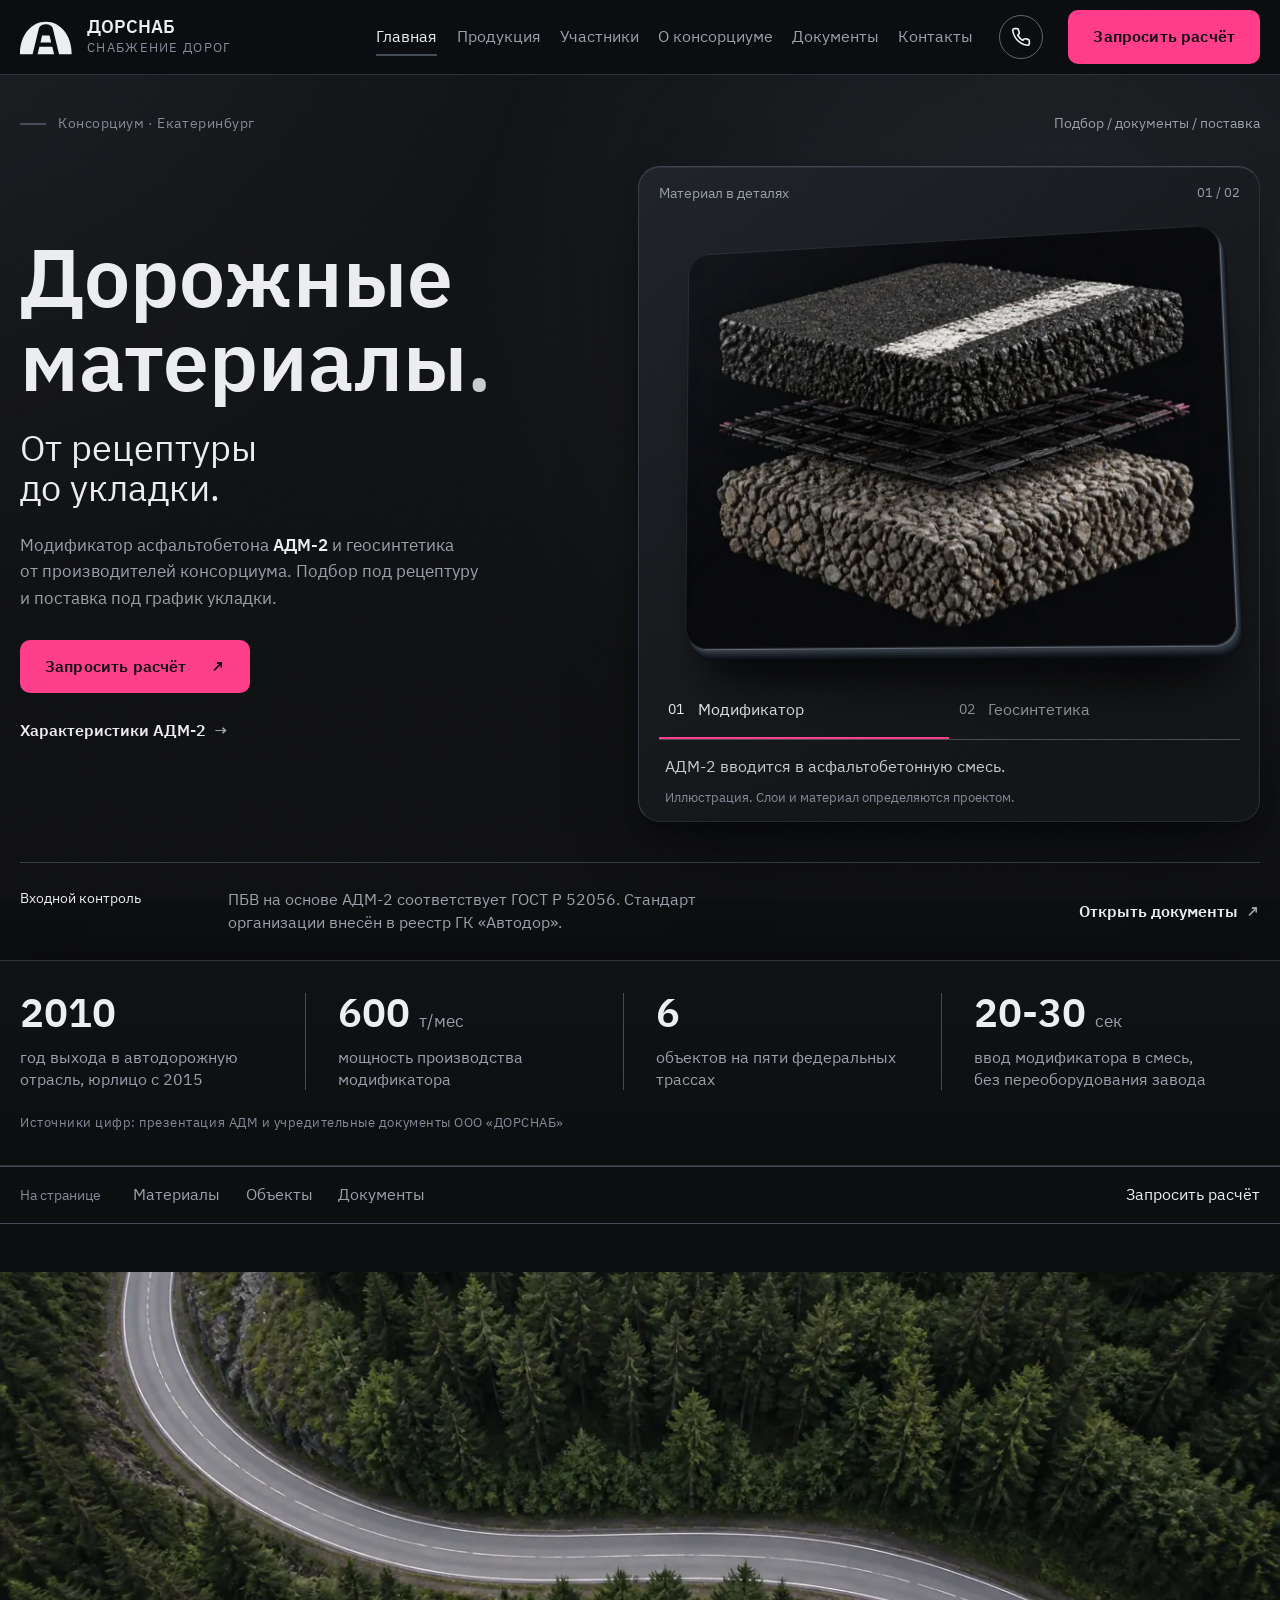
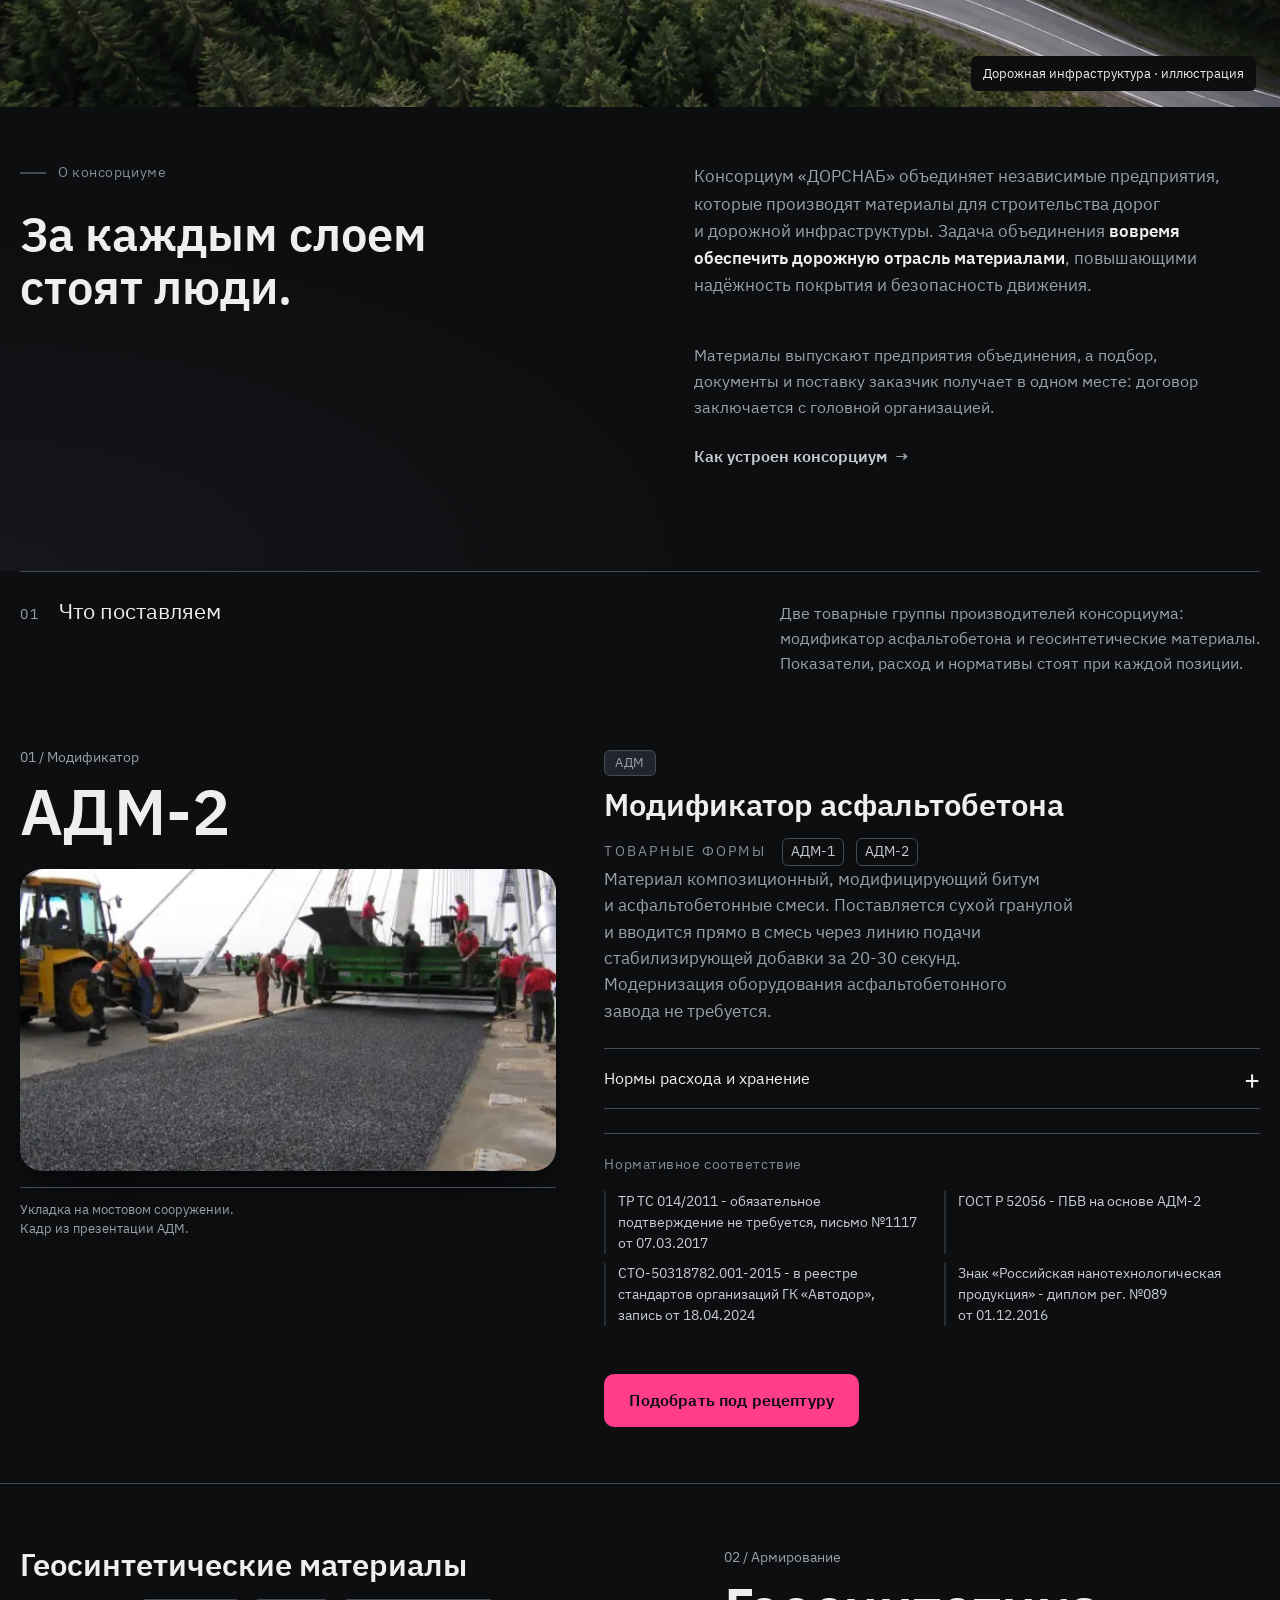
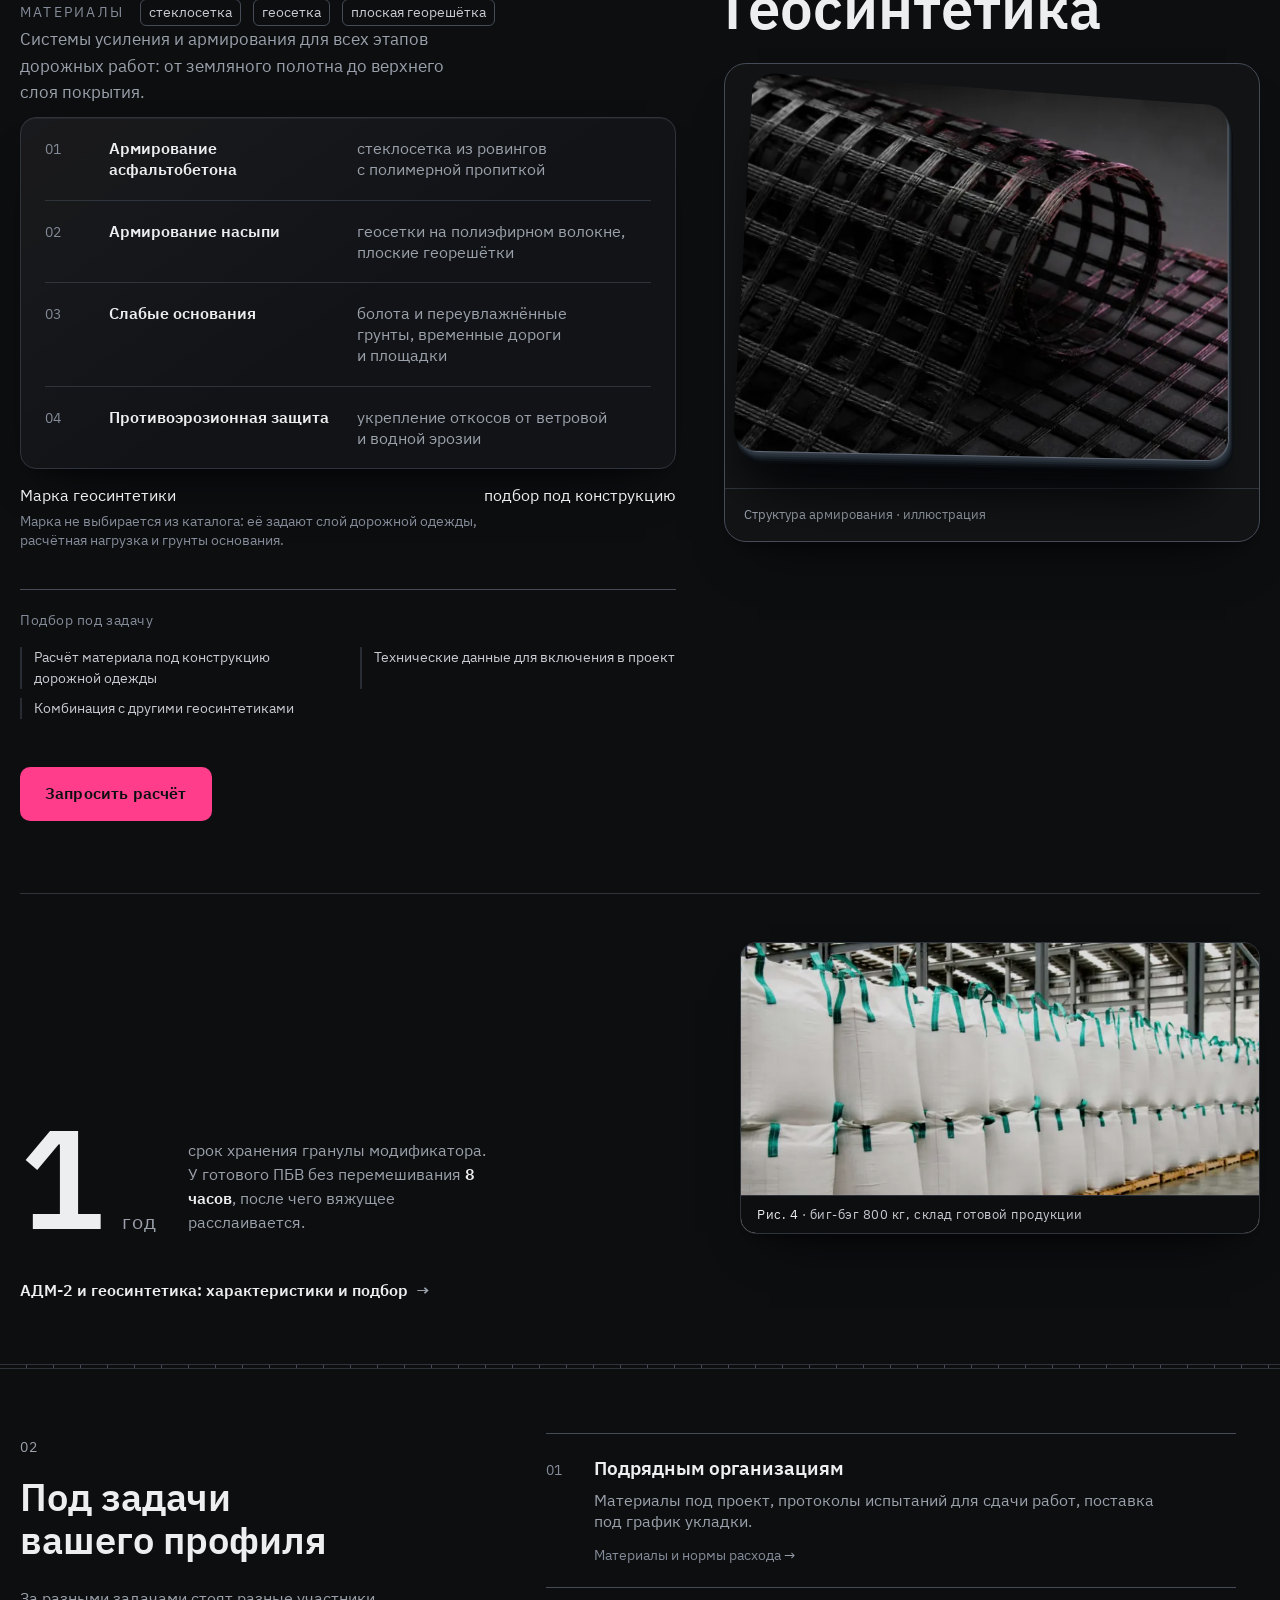
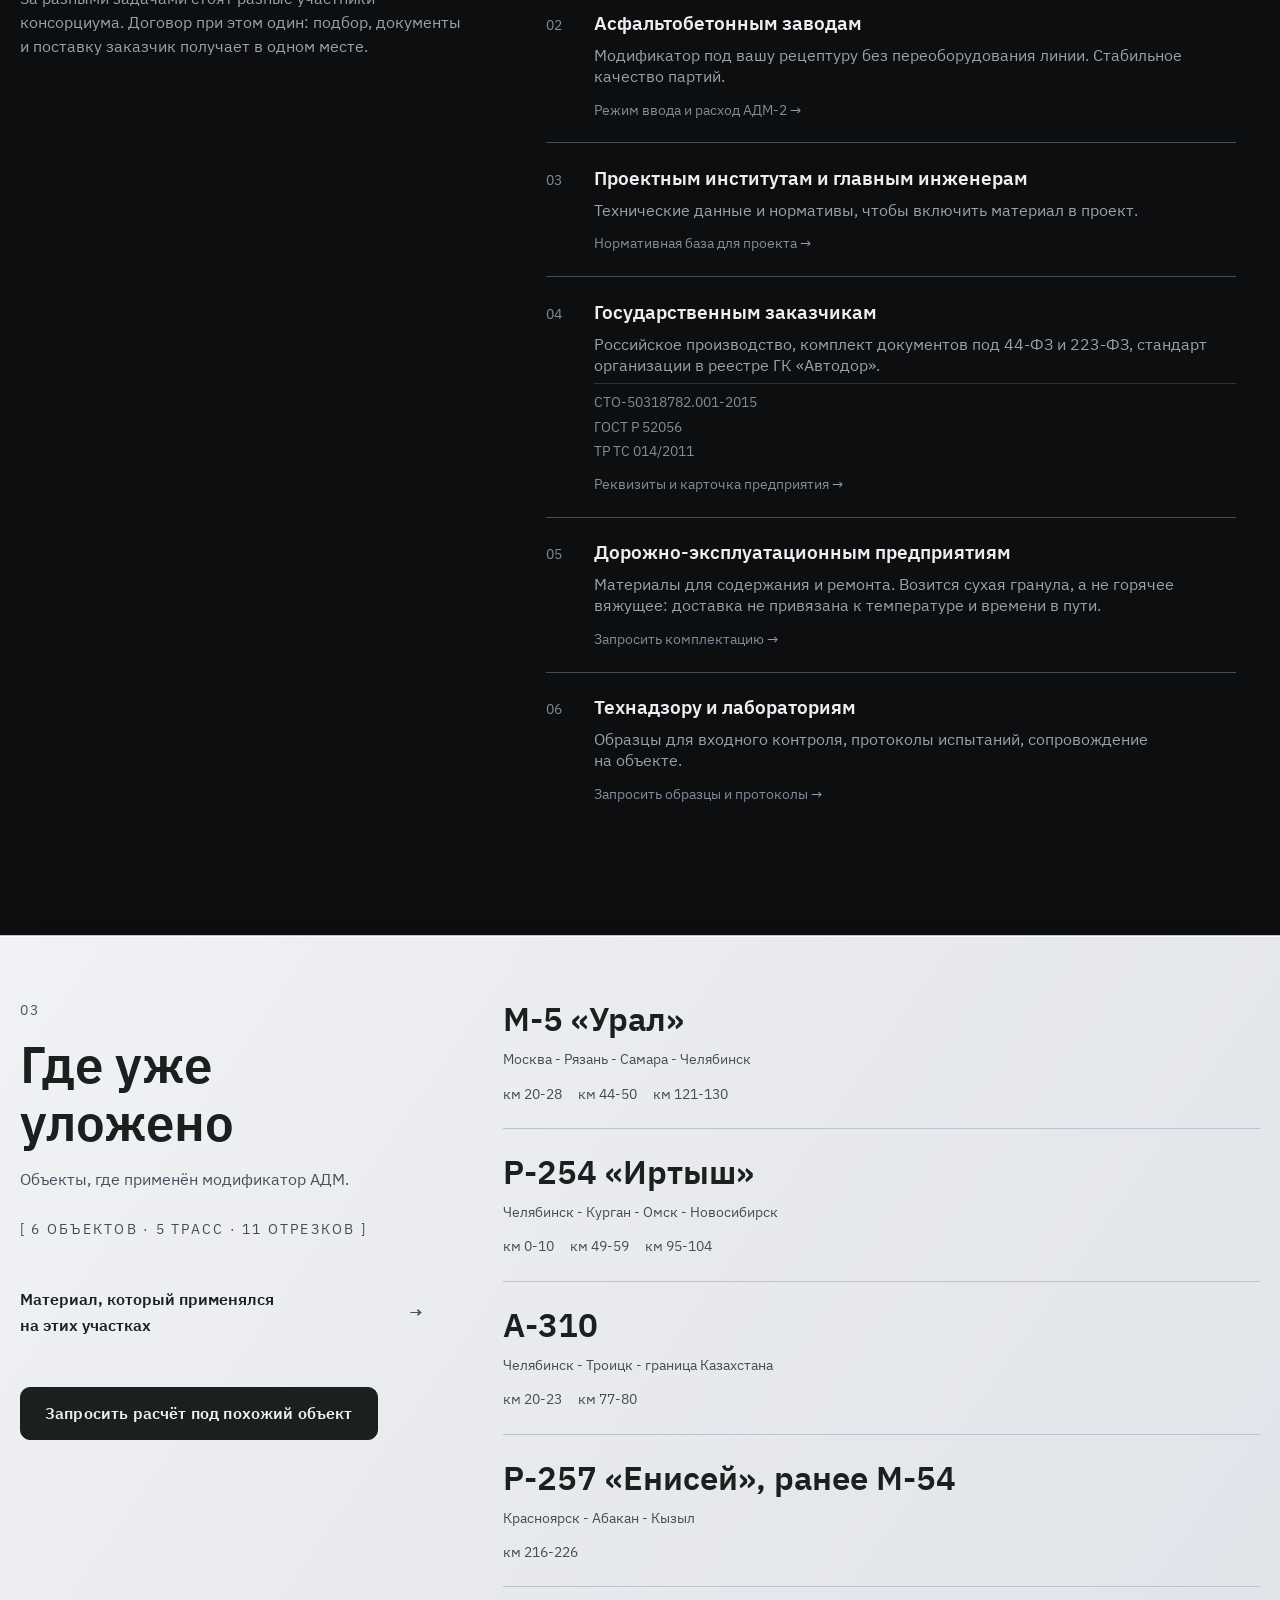
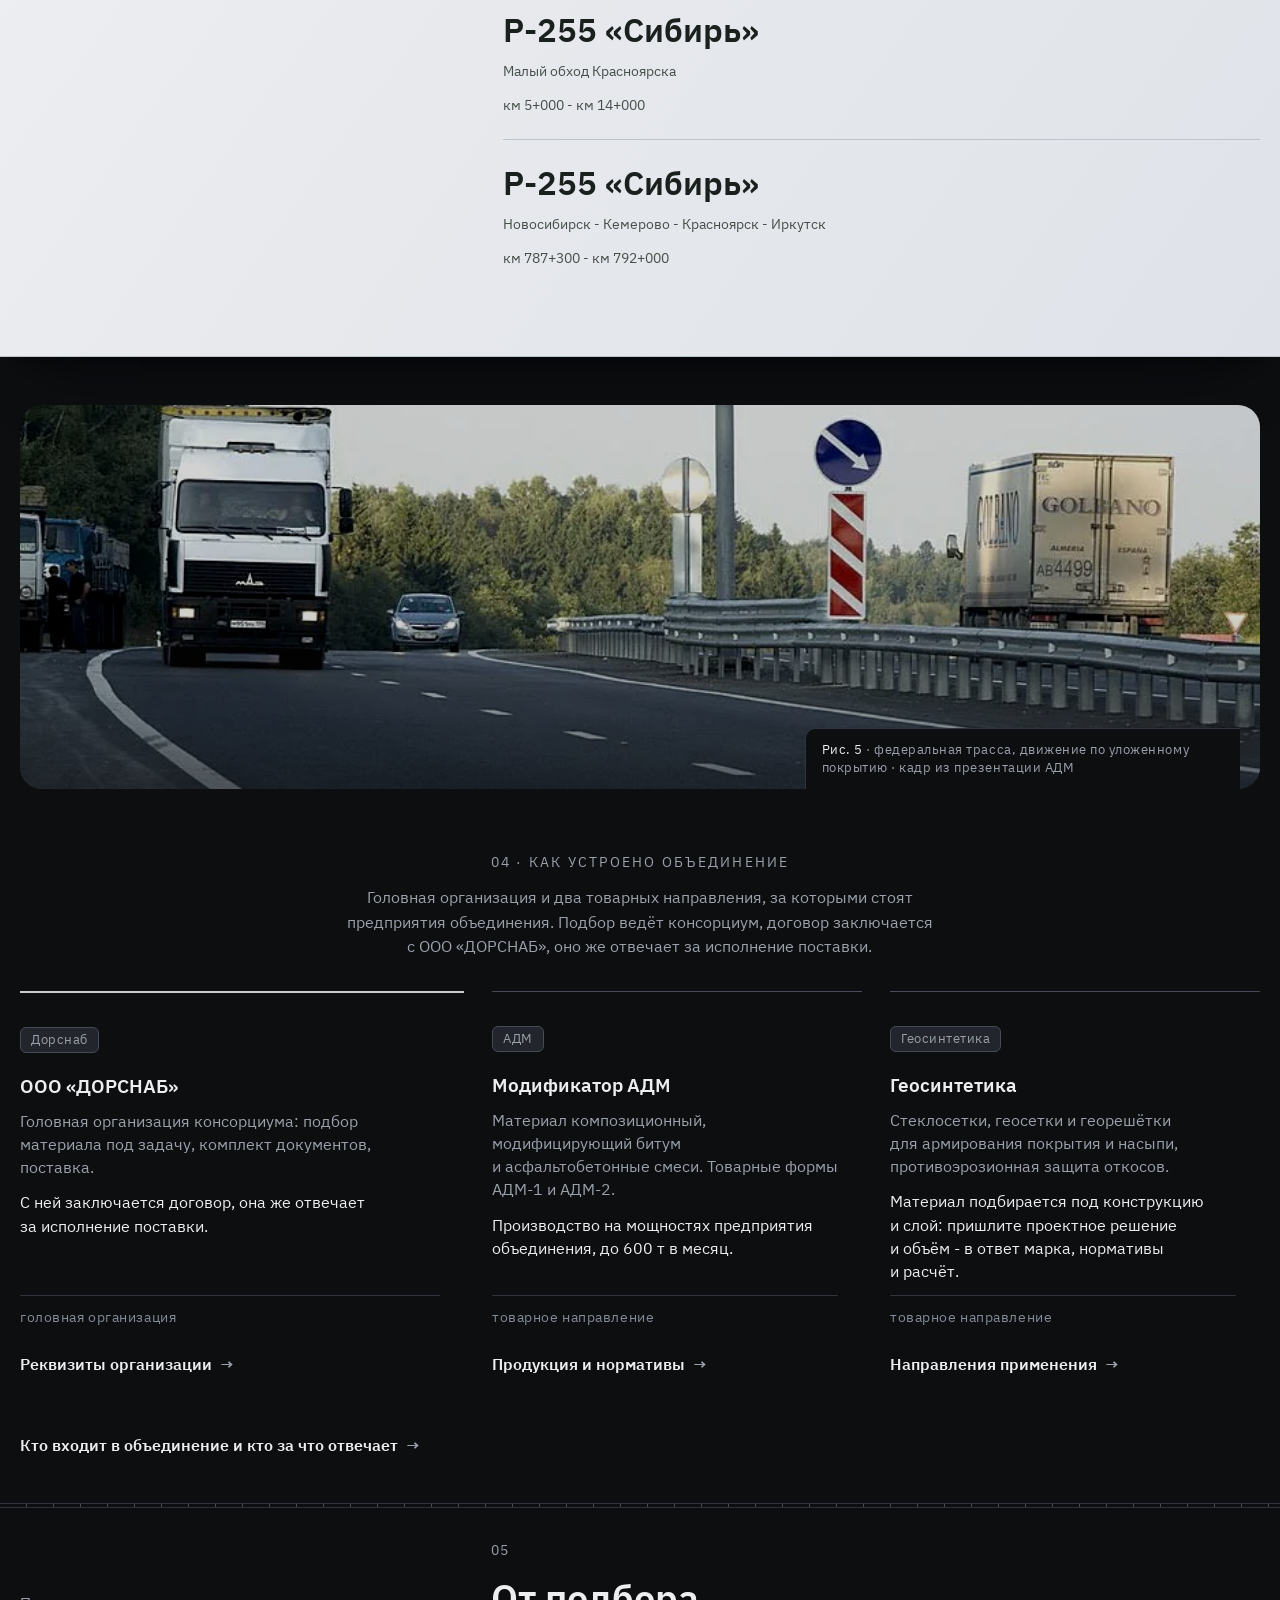
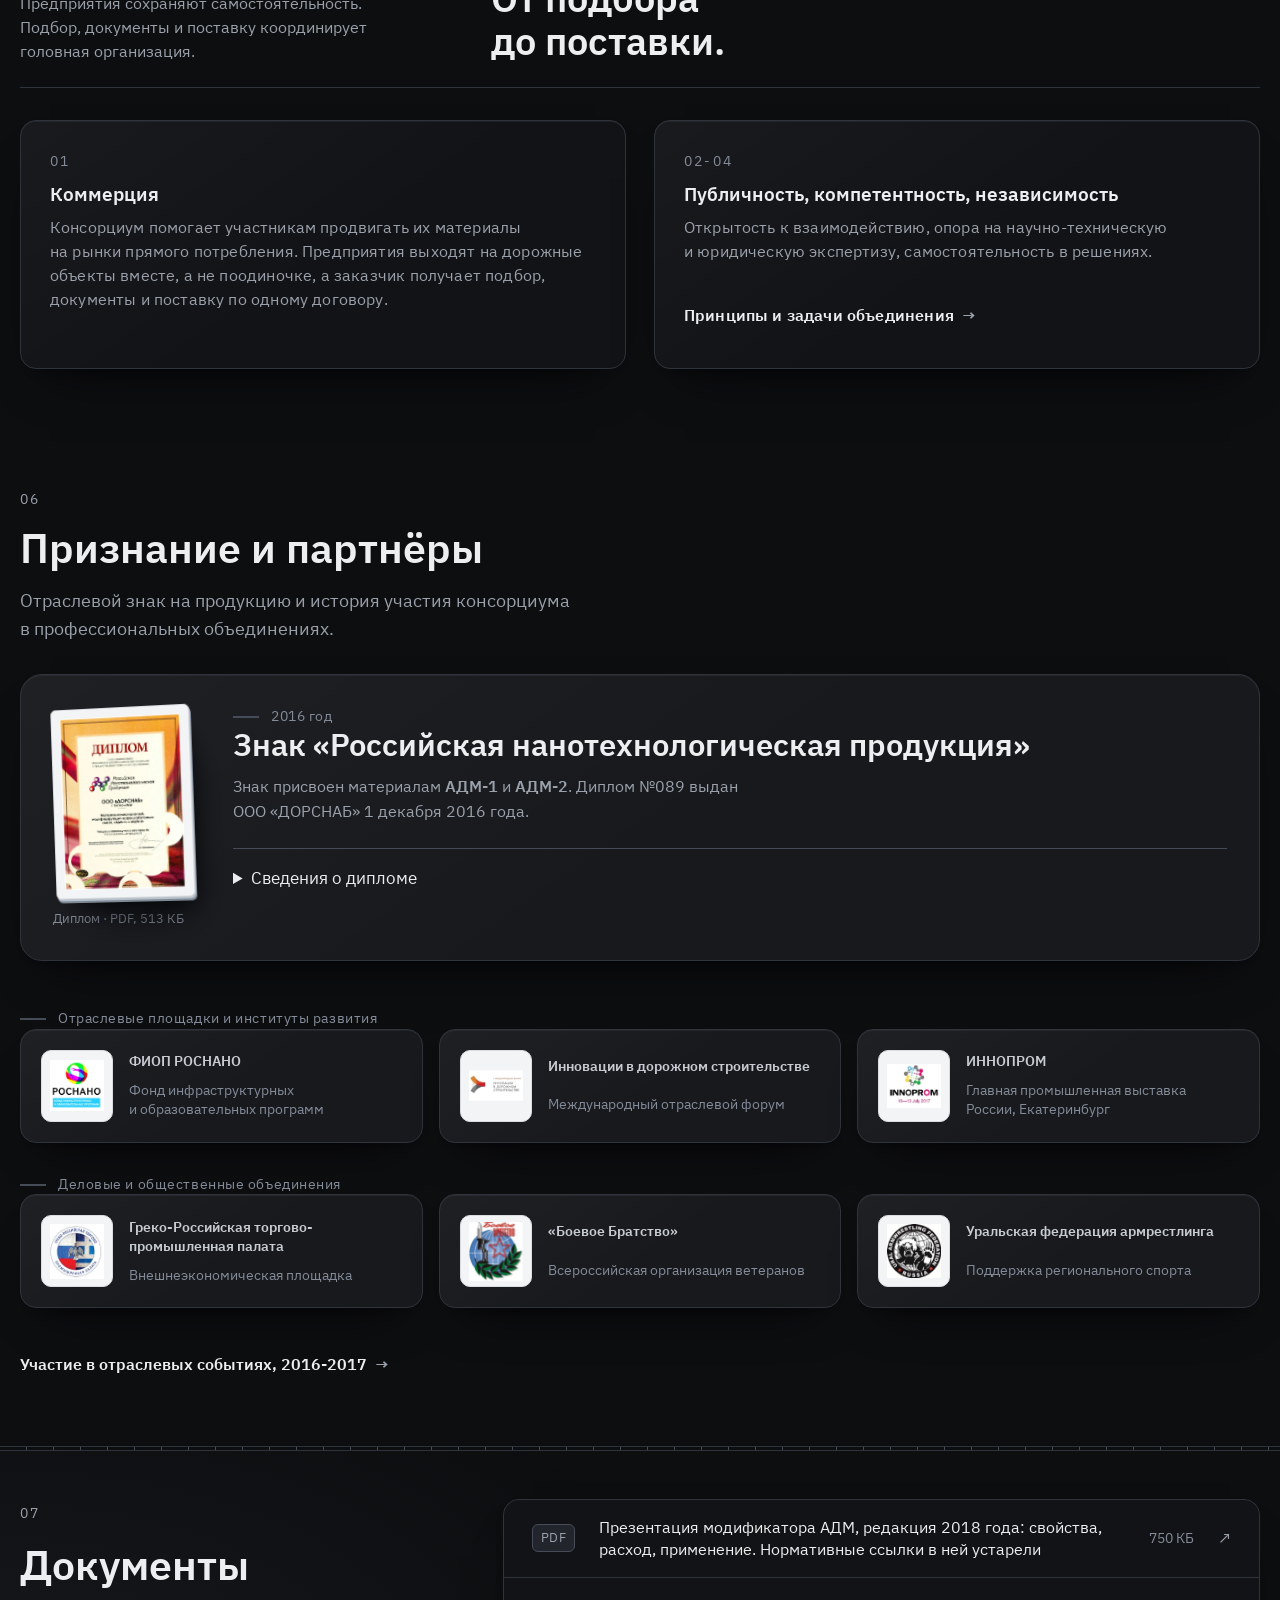
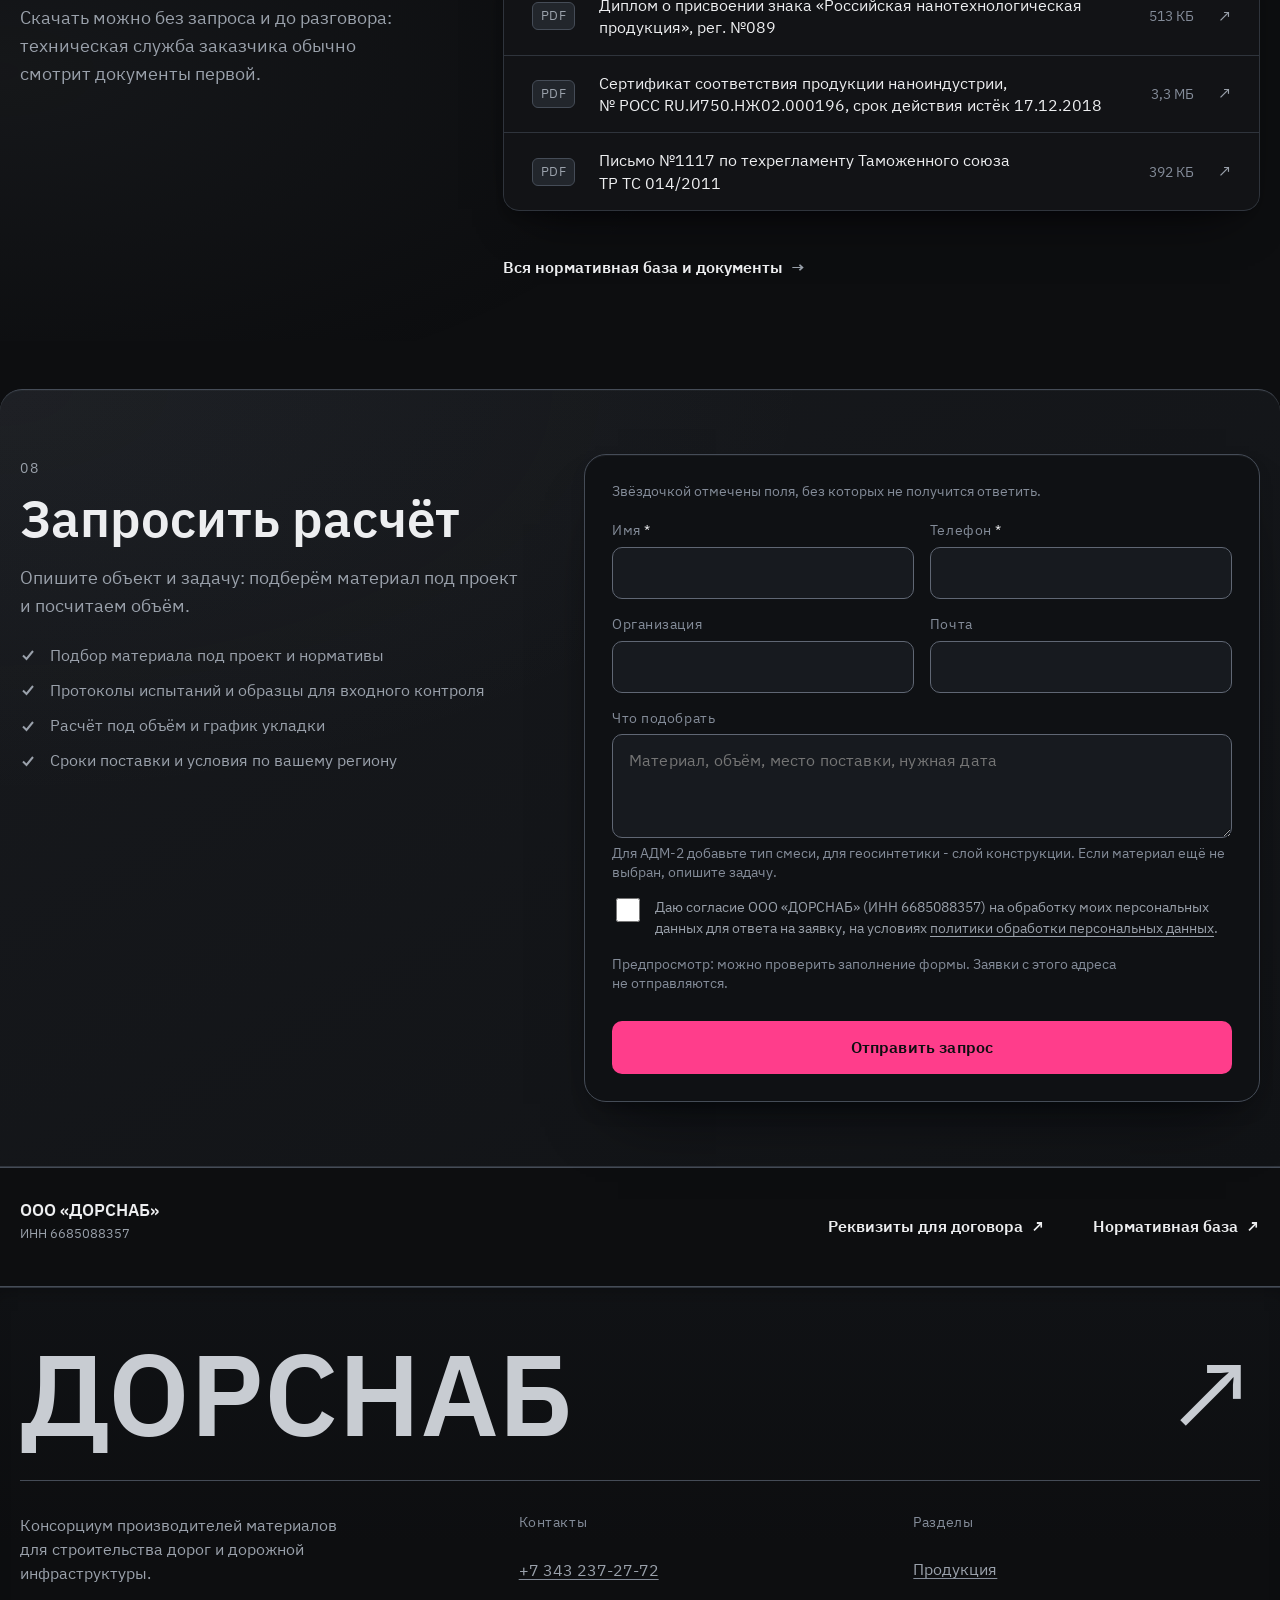
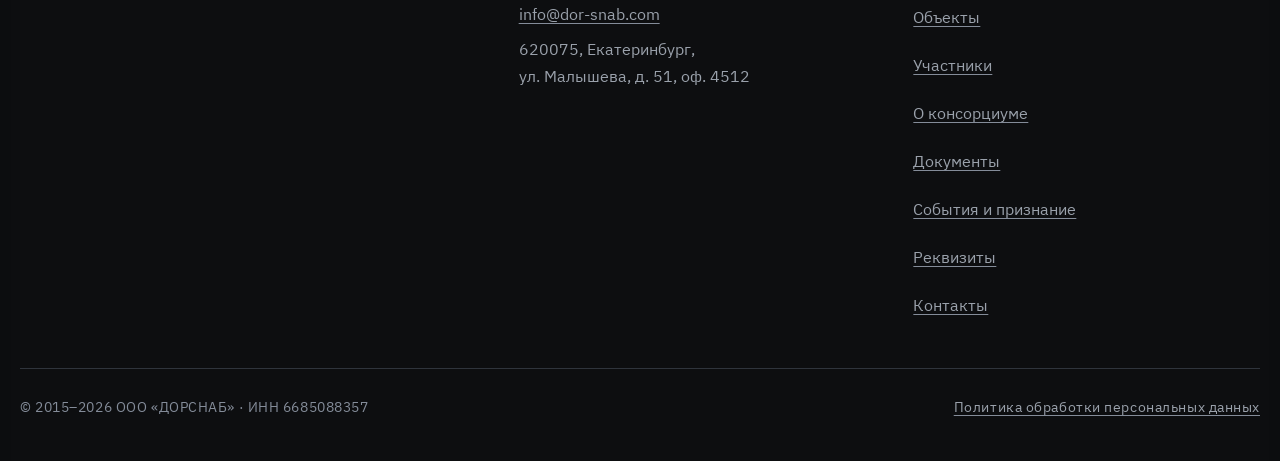
==== index.html @ 7515815d "Обновить типографику всех страниц: IBM Plex Sans" ====
<!DOCTYPE html>
<html lang="ru">
<head>
<meta charset="utf-8">
<meta name="viewport" content="width=device-width, initial-scale=1">
<title>Дорожные материалы: АДМ-2 и геосинтетика | ДОРСНАБ</title>
<meta name="description" content="Дорожные материалы от консорциума ДОРСНАБ, Екатеринбург: модификатор асфальтобетона АДМ-2 и геосинтетика. Изучите материалы и запросите расчёт поставки.">
<link rel="canonical" href="https://dor-snab.com/">
<!-- ВРЕМЕННО: снять noindex при переезде на боевой домен dor-snab.com -->
<meta name="robots" content="noindex, nofollow">
<meta property="og:title" content="Дорожные материалы: АДМ-2 и геосинтетика | ДОРСНАБ">
<meta property="og:description" content="Дорожные материалы от консорциума ДОРСНАБ, Екатеринбург: модификатор асфальтобетона АДМ-2 и геосинтетика. Изучите материалы и запросите расчёт поставки.">
<meta property="og:type" content="website">
<meta property="og:url" content="https://dor-snab.com/">
<meta property="og:locale" content="ru_RU">
<meta property="og:image" content="https://dor-snab.com/assets/img/ukladka-na-mostu.jpg">
<meta property="og:image:alt" content="Укладка асфальтобетонной смеси с модификатором АДМ на мостовом сооружении">
<link rel="icon" href="data:image/svg+xml,%3Csvg xmlns='http://www.w3.org/2000/svg' viewBox='-2.1 -8.6 53 53'%3E%3Crect x='-2.1' y='-8.6' width='53' height='53' fill='%230d0e10'/%3E%3Cpath fill='%23edeef0' fill-rule='evenodd' d='M0 33.2C0 15 10.8 2.6 24.4 2.6S48.8 15 48.8 33.2H36.9L31 8.9c-.5-2.2-2.9-3.9-6.6-3.9s-6 1.7-6.6 3.9L11.9 33.2H0Zm16.6 0 1.7-7h12.2l1.7 7H16.6Zm2.7-11.1 1.6-6.5h7l1.6 6.5h-10.2Z'/%3E%3C/svg%3E">
<link rel="preload" href="assets/fonts/ibm-plex-sans-400-cyrillic.woff2" as="font" type="font/woff2" crossorigin>
<link rel="preload" href="assets/fonts/ibm-plex-sans-400-latin1.woff2" as="font" type="font/woff2" crossorigin>
<link rel="preload" href="assets/fonts/ibm-plex-sans-600-cyrillic.woff2" as="font" type="font/woff2" crossorigin>
<link rel="preload" href="assets/fonts/ibm-plex-sans-600-latin1.woff2" as="font" type="font/woff2" crossorigin>
<link rel="stylesheet" href="assets/css/style.css?v=20260917-type">
<link rel="stylesheet" href="assets/css/character.css?v=20260917-type">
<link rel="stylesheet" href="assets/css/usability.css?v=20260917-type">
<link rel="stylesheet" href="assets/css/depth.css?v=20260917-type">
<link rel="stylesheet" href="assets/css/relief.css?v=20260917-type">
<script>document.documentElement.className+=' js';setTimeout(function(){if(!window.__dorsnabZhiv){var e=document.documentElement;e.className=e.className.replace(' js','')}},1800)</script>
<script type="application/ld+json">{"@context":"https://schema.org","@type":"Organization","name":"ООО «ДОРСНАБ»","legalName":"Общество с ограниченной ответственностью «ДОРСНАБ»","url":"https://dor-snab.com/","logo":"https://dor-snab.com/assets/img/logo-dorsnab.png","email":"info@dor-snab.com","telephone":"+7-343-237-27-72","taxID":"6685088357","identifier":[{"@type":"PropertyValue","name":"ИНН","value":"6685088357"},{"@type":"PropertyValue","name":"КПП","value":"668501001"},{"@type":"PropertyValue","name":"ОГРН","value":"1156658006075"}],"address":{"@type":"PostalAddress","streetAddress":"ул. Малышева, д. 51, оф. 4512","addressLocality":"Екатеринбург","addressRegion":"Свердловская область","postalCode":"620075","addressCountry":"RU"},"contactPoint":[{"@type":"ContactPoint","contactType":"sales","telephone":"+7-343-361-42-61","email":"info@dor-snab.com"}],"@id":"https://dor-snab.com/#organization","foundingDate":"2015","description":"Консорциум производителей материалов для строительства дорог и дорожной инфраструктуры. Модификатор асфальтобетона АДМ-1 и АДМ-2, геосинтетика для армирования и противоэрозионной защиты.","areaServed":{"@type":"Country","name":"Россия"},"knowsAbout":["Модификатор асфальтобетона","Полимерно-битумное вяжущее","ГОСТ Р 52056","Геосинтетические материалы","Армирование асфальтобетона","Дорожное строительство"]}</script>
<script type="application/ld+json">{"@context":"https://schema.org","@type":"ItemList","name":"Объекты применения модификатора асфальтобетона АДМ","description":"Участки федеральных трасс, где применён модификатор АДМ: шесть объектов, пять трасс, одиннадцать отрезков.","numberOfItems":6,"itemListOrder":"https://schema.org/ItemListUnordered","itemListElement":[{"@type":"ListItem","position":1,"name":"М-5 «Урал», Москва - Рязань - Самара - Челябинск: км 20-28, км 44-50, км 121-130"},{"@type":"ListItem","position":2,"name":"Р-254 «Иртыш», Челябинск - Курган - Омск - Новосибирск: км 0-10, км 49-59, км 95-104"},{"@type":"ListItem","position":3,"name":"А-310, Челябинск - Троицк - граница Казахстана: км 20-23, км 77-80"},{"@type":"ListItem","position":4,"name":"Р-257 «Енисей», ранее М-54, Красноярск - Абакан - Кызыл: км 216-226"},{"@type":"ListItem","position":5,"name":"Р-255 «Сибирь», малый обход Красноярска: км 5+000 - км 14+000"},{"@type":"ListItem","position":6,"name":"Р-255 «Сибирь», Новосибирск - Кемерово - Красноярск - Иркутск: км 787+300 - км 792+000"}]}</script>
</head>
<body class="page-home">

<a class="skip" href="#main">К содержимому</a>

<!-- ============ ШАПКА ============ -->
<header class="top">
  <div class="wrap top-in">
    <a class="brand" href="index.html">
      <svg viewBox="0 0 52 34" width="52" height="34" aria-hidden="true" fill="currentColor" fill-rule="evenodd">
        <path d="M0 33.2C0 15 10.8 2.6 24.4 2.6S48.8 15 48.8 33.2H36.9L31 8.9c-.5-2.2-2.9-3.9-6.6-3.9s-6 1.7-6.6 3.9L11.9 33.2H0Zm16.6 0 1.7-7h12.2l1.7 7H16.6Zm2.7-11.1 1.6-6.5h7l1.6 6.5h-10.2Z"/>
      </svg>
      <span class="brand-text">
        <span class="brand-name">ДОРСНАБ</span>
        <span class="brand-sub">снабжение дорог</span>
      </span>
    </a>

    <nav class="nav" id="nav" aria-label="Основная навигация">
      <a href="index.html">Главная</a>
      <a href="produkciya.html">Продукция</a>
      <a href="uchastniki.html">Участники</a>
      <a href="o-konsorciume.html">О консорциуме</a>
      <a href="dokumenty.html">Документы</a>
      <a href="kontakty.html">Контакты</a>
    </nav>

    <a class="top-phone" href="tel:+73432372772" aria-label="Позвонить: +7 343 237-27-72"><svg class="top-phone-i" width="18" height="18" viewBox="0 0 24 24" fill="none" stroke="currentColor" stroke-width="2" stroke-linecap="round" stroke-linejoin="round" aria-hidden="true"><path d="M22 16.9v3a2 2 0 0 1-2.2 2 19.8 19.8 0 0 1-8.6-3.1 19.5 19.5 0 0 1-6-6A19.8 19.8 0 0 1 2.1 4.2 2 2 0 0 1 4.1 2h3a2 2 0 0 1 2 1.7c.1.9.4 1.8.7 2.7a2 2 0 0 1-.5 2.1L8.1 9.9a16 16 0 0 0 6 6l1.4-1.2a2 2 0 0 1 2.1-.5c.9.3 1.8.6 2.7.7a2 2 0 0 1 1.7 2Z"/></svg><span class="top-phone-t">+7 343 237-27-72</span></a>

    <button class="burger" type="button" id="burger" aria-label="Меню" aria-expanded="false" aria-controls="nav"><span></span></button>

    <a class="btn btn-pink top-cta" href="#zapros" data-istochnik="шапка">Запросить расчёт</a>
  </div>
</header>

<main id="main" tabindex="-1">

<!-- ============ ПЕРВЫЙ ЭКРАН ============ -->
<section class="hero hero-material">
  <div class="wrap">
    <div class="material-masthead">
      <p class="eyebrow">Консорциум · Екатеринбург</p>
      <p class="material-index">Подбор / документы / поставка</p>
    </div>
    <div class="material-hero-grid">
      <div class="material-copy">
        <h1>Дорожные<br>материалы<span class="material-period">.</span></h1>
        <p class="material-tagline">От рецептуры <br>до укладки.</p>
        <p class="hero-lead">Модификатор асфальтобетона <b>АДМ-2</b> и геосинтетика от производителей консорциума. Подбор под рецептуру и поставка под график укладки.</p>
        <div class="hero-cta">
          <a class="btn btn-pink" href="#zapros" data-istochnik="первый экран">Запросить расчёт <span aria-hidden="true">↗</span></a>
          <a class="btn-line" href="produkciya.html#harakteristiki">Характеристики АДМ-2 <span class="arw" aria-hidden="true">→</span></a>
        </div>
      </div>
      <figure class="material-model" data-layer="adm">
        <div class="material-model-head"><span>Материал в деталях</span><span class="material-model-index" aria-hidden="true">01 / 02</span></div>
        <div class="relief-stage" data-relief><div class="relief-object"><div class="material-visual">
          <picture class="road-surface" data-material-image="adm">
            <source srcset="assets/img/material-road-640.webp 640w, assets/img/material-road-1280.webp 1280w" sizes="(max-width:760px) 92vw, 48vw" type="image/webp">
            <img src="assets/img/material-road-1280.jpg" width="1280" height="960" fetchpriority="high" alt="Иллюстрация разреза дороги: асфальтобетон, армирующая сетка и минеральное основание">
          </picture>
          <picture data-material-image="geo" hidden>
            <source srcset="assets/img/material-grid-640.webp 640w, assets/img/material-grid-1280.webp 1280w" sizes="(max-width:760px) 92vw, 48vw" type="image/webp">
            <img src="assets/img/material-grid-1280.jpg" width="1280" height="960" loading="lazy" decoding="async" alt="Иллюстрация структуры геосинтетики: переплетённые волокна образуют армирующую сетку">
          </picture>
        </div>
        </div></div>
        <div class="material-switch" role="group" aria-label="Показать материал в конструкции" hidden>
          <button type="button" data-material-choice="adm" aria-pressed="true">01 <span>Модификатор</span></button>
          <button type="button" data-material-choice="geo" aria-pressed="false">02 <span>Геосинтетика</span></button>
        </div>
        <figcaption class="material-model-note"><span class="material-explanation">АДМ-2 вводится в асфальтобетонную смесь.</span><span>Иллюстрация. Слои и материал определяются проектом.</span></figcaption>
      </figure>
    </div>
    <div class="hero-verification">
      <p><span class="verification-label">Входной контроль</span>ПБВ на основе АДМ-2 соответствует ГОСТ Р 52056. Стандарт организации внесён в реестр ГК «Автодор».</p>
      <a href="dokumenty.html" class="btn-line">Открыть документы <span class="arw" aria-hidden="true">↗</span></a>
    </div>
  </div>

  <!-- ============ ЛЕНТА ЦИФР ============ -->
  <div class="facts">
    <div class="wrap">
      <div class="facts-grid">
        <div class="fact">
          <div class="fact-n">2010</div>
          <div class="fact-l">год выхода в автодорожную отрасль, юрлицо с 2015</div>
        </div>
        <div class="fact">
          <div class="fact-n">600<i>т/мес</i></div>
          <div class="fact-l">мощность производства модификатора</div>
        </div>
        <div class="fact">
          <div class="fact-n">6</div>
          <div class="fact-l">объектов на пяти федеральных трассах</div>
        </div>
        <div class="fact">
          <div class="fact-n">20-30<i>сек</i></div>
          <div class="fact-l">ввод модификатора в смесь, без переоборудования завода</div>
        </div>
      </div>
      <p class="facts-src">Источники цифр: презентация АДМ и учредительные документы ООО «ДОРСНАБ»</p>
    </div>
  </div>
</section>

<nav class="page-index" aria-label="Разделы страницы">
  <div class="wrap page-index-in">
    <span class="page-index-label">На странице</span>
    <button class="page-index-toggle" type="button" aria-expanded="false" aria-controls="home-sections" hidden>
      <span>Раздел</span><span class="page-index-current">Выбрать раздел</span>
      <svg viewBox="0 0 16 16" fill="none" aria-hidden="true"><path d="m4 6 4 4 4-4" stroke="currentColor" stroke-width="1.5"/></svg>
    </button>
    <div class="page-index-links" id="home-sections">
      <a href="#produkciya">Материалы</a>
      <a href="#obyekty">Объекты</a>
      <a href="#home-documents">Документы</a>
      <a href="#zapros">Запросить расчёт</a>
    </div>
  </div>
</nav>

<!-- ============ МИССИЯ ============ -->
<section class="mission" aria-labelledby="mission-title">
  <figure class="mission-landscape">
    <picture><source srcset="assets/img/road-landscape-800.webp 800w, assets/img/road-landscape-1600.webp 1600w" sizes="100vw" type="image/webp"><img src="assets/img/road-landscape-1600.jpg" width="1600" height="900" loading="lazy" decoding="async" alt="Иллюстрация дороги, проходящей через лесной ландшафт"></picture>
    <figcaption>Дорожная инфраструктура · иллюстрация</figcaption>
  </figure>
  <div class="wrap mission-in">
    <div class="mission-heading"><span class="eyebrow">О консорциуме</span><h2 id="mission-title">За каждым слоем<br>стоят люди.</h2></div>
    <p class="mission-t" id="missiya-t">Консорциум «ДОРСНАБ» объединяет независимые предприятия, которые производят
      материалы для строительства дорог и дорожной инфраструктуры. Задача объединения <b>вовремя обеспечить
      дорожную отрасль материалами</b>, повышающими надёжность покрытия и безопасность движения.</p>
    <div class="mission-s">
      <p>Материалы выпускают предприятия объединения, а подбор, документы и поставку
        заказчик получает в одном месте: договор заключается с головной организацией.</p>
      <p style="margin-top:12px"><a class="btn-line" href="o-konsorciume.html">Как устроен консорциум <span class="arw" aria-hidden="true">→</span></a></p>
    </div>
  </div>
</section>

<!-- ============ ПРОДУКЦИЯ ============ -->
<section class="section sec-pb-tight" id="produkciya">
  <div class="wrap sec-head rise">
    <span class="sec-num">01</span>
    <h2 class="sec-title sec-title--lined">Что поставляем <span class="brk">ГОСТ Р 52056</span></h2>
    <p class="sec-lead">Две товарные группы производителей консорциума: модификатор асфальтобетона и геосинтетические материалы. Показатели, расход и нормативы стоят при каждой позиции.</p>
  </div>

  <div class="groups">
    <article class="group material-dossier" data-material="adm">
      <div class="wrap group-in rise">
        <div class="group-num">01 / Модификатор<span>АДМ-2</span></div>
        <figure class="material-evidence"><picture><source srcset="assets/img/ukladka-na-mostu-500.webp" type="image/webp"><img src="assets/img/ukladka-na-mostu.jpg" width="599" height="337" loading="lazy" decoding="async" alt="Укладка асфальтобетона с модификатором АДМ на мостовом сооружении"></picture><figcaption>Укладка на мостовом сооружении.<br>Кадр из презентации АДМ.</figcaption></figure>

        <div>
          <p><span class="mark-plant">АДМ</span></p>
          <h3>Модификатор асфальтобетона</h3>
          <p class="nomen"><span class="nomen-k">Товарные формы</span><span class="nomen-v">АДМ-1</span><span class="nomen-v">АДМ-2</span></p>
          <p class="group-use">Материал композиционный, модифицирующий битум и асфальтобетонные смеси. Поставляется сухой гранулой и вводится прямо в смесь через линию подачи стабилизирующей добавки за 20-30 секунд. Модернизация оборудования асфальтобетонного завода не требуется.</p>

          <details class="material-specs"><summary>Нормы расхода и хранение <span aria-hidden="true">+</span></summary><div class="material-specs-body">
          <div class="prop"><span class="prop-name">Расход на приготовление ПБВ, % от массы вяжущего</span><span class="prop-val">10-12</span></div>
          <div class="prop"><span class="prop-name">Расход в смесях типа А и Б, % от массы минеральной части</span><span class="prop-val">0,3-0,6</span></div>
          <div class="prop"><span class="prop-name">Расход в смесях ЩМА со стабилизирующей добавкой, % от массы минеральной части</span><span class="prop-val">0,6-0,9</span></div>
          <div class="prop"><span class="prop-name">Фасовка, биг-бэг</span><span class="prop-val">800 кг</span>
            <p class="prop-note">Обычный грузовой транспорт, разогрев перед вводом не нужен.</p>
          </div>
          <div class="prop"><span class="prop-name">Температура хранения</span><span class="prop-val">от -60 до +45 &deg;C</span></div>
          <div class="prop"><span class="prop-name">Срок хранения гранулы</span><span class="prop-val">1 год</span>
            <p class="prop-note">Против 8 часов у готового ПБВ без перемешивания.</p></div>

          <p class="group-use">Даёт покрытию стойкость к колейности, сопротивление усталостному трещинообразованию и устойчивость к старению битума в жару.</p>
          </div></details>
        </div>

        <aside class="norms" aria-label="Нормативное соответствие">
          <div class="norms-t">Нормативное соответствие</div>
          <ul>
            <li>ТР ТС 014/2011 - обязательное подтверждение не требуется, письмо №1117 от 07.03.2017</li>
            <li>ГОСТ Р 52056 - ПБВ на основе АДМ-2</li>
            <li>СТО-50318782.001-2015 - в реестре стандартов организаций ГК «Автодор», запись от 18.04.2024</li>
            <li>Знак «Российская нанотехнологическая продукция» - диплом рег. №089 от 01.12.2016</li>
          </ul>
          <a class="btn btn-pink" href="#zapros" data-istochnik="модификатор АДМ">Подобрать под рецептуру</a>
        </aside>
      </div>
    </article>

    <article class="group material-dossier" data-material="geo">
      <div class="wrap group-in rise">
        <div class="group-num">02 / Армирование<span>Геосинтетика</span></div>
        <figure class="geo-specimen">
          <div class="relief-stage" data-relief><div class="relief-object">
          <picture><source srcset="assets/img/material-grid-640.webp 640w, assets/img/material-grid-1280.webp 1280w" sizes="(max-width:760px) 92vw, 45vw" type="image/webp"><img src="assets/img/material-grid-1280.jpg" width="1280" height="960" loading="lazy" decoding="async" alt="Переплетение волокон армирующей сетки, иллюстрация"></picture>
          </div></div>
          <figcaption>Структура армирования · иллюстрация</figcaption>
        </figure>

        <div>
          <h3>Геосинтетические материалы</h3>
          <p class="nomen"><span class="nomen-k">Материалы</span><span class="nomen-v">стеклосетка</span><span class="nomen-v">геосетка</span><span class="nomen-v">плоская георешётка</span></p>
          <p class="group-use">Системы усиления и армирования для всех этапов дорожных работ: от земляного полотна до верхнего слоя покрытия.</p>

          <div class="list-rows">
            <div class="list-row"><span class="list-num">01</span><span class="list-key">Армирование асфальтобетона</span><span class="list-val">стеклосетка из ровингов с полимерной пропиткой</span></div>
            <div class="list-row"><span class="list-num">02</span><span class="list-key">Армирование насыпи</span><span class="list-val">геосетки на полиэфирном волокне, плоские георешётки</span></div>
            <div class="list-row"><span class="list-num">03</span><span class="list-key">Слабые основания</span><span class="list-val">болота и переувлажнённые грунты, временные дороги и площадки</span></div>
            <div class="list-row"><span class="list-num">04</span><span class="list-key">Противоэрозионная защита</span><span class="list-val">укрепление откосов от ветровой и водной эрозии</span></div>
          </div>

          <div class="prop"><span class="prop-name">Марка геосинтетики</span><span class="prop-val">подбор под конструкцию</span>
            <p class="prop-note">Марка не выбирается из каталога: её задают слой дорожной одежды, расчётная нагрузка и грунты основания.</p>
          </div>
        </div>

        <aside class="norms" aria-label="Подбор под задачу">
          <div class="norms-t">Подбор под задачу</div>
          <ul>
            <li>Расчёт материала под конструкцию дорожной одежды</li>
            <li>Технические данные для включения в проект</li>
            <li>Комбинация с другими геосинтетиками</li>
          </ul>
          <a class="btn btn-pink" href="#zapros" data-istochnik="геосинтетика">Запросить расчёт</a>
        </aside>
      </div>
    </article>
  </div>
  <div class="wrap anchor-row rise">
    <div class="anchor-num">
      <span class="anchor-n">1<i>год</i></span>
      <p class="anchor-l">срок хранения гранулы модификатора. У готового ПБВ без перемешивания <b>8 часов</b>, после чего вяжущее расслаивается.</p>
    </div>
    <figure class="shot shot--data">
      <picture>
        <source srcset="assets/img/bigbag-sklad.webp" type="image/webp">
        <img src="assets/img/bigbag-sklad.jpg" alt="Мягкие контейнеры биг-бэг с модификатором АДМ-2 на складе" width="1199" height="616" loading="lazy" decoding="async">
      </picture>
      <figcaption><b>Рис. 4</b> · биг-бэг 800 кг, склад готовой продукции</figcaption>
    </figure>
  </div>

  <div class="wrap sec-more rise">
    <a class="btn-line" href="produkciya.html">АДМ-2 и геосинтетика: характеристики и подбор <span class="arw" aria-hidden="true">→</span></a>
  </div>
</section>

<hr class="shov">

<!-- ============ ТИПЫ ЗАКАЗЧИКА ============ -->
<section class="section alt sec-pt-tight shov-above audience-section">
  <div class="wrap">
    <div class="sec-head sec-head--split rise">
      <span class="sec-num sec-num--big">02</span>
      <h2 class="sec-title">Под задачи вашего профиля</h2>
      <p class="sec-lead">За разными задачами стоят разные участники консорциума. Договор при этом один: подбор, документы и поставку заказчик получает в одном месте.</p>
    </div>

    <div class="list-rows rise">
      <a class="list-row" href="produkciya.html">
        <span class="list-num">01</span>
        <span class="list-key">Подрядным организациям</span>
        <span class="list-val">Материалы под проект, протоколы испытаний для сдачи работ, поставка под график укладки.</span>
        <span class="list-meta">Материалы и нормы расхода <span class="arw" aria-hidden="true">&rarr;</span></span>
      </a>
      <a class="list-row" href="produkciya.html#adm">
        <span class="list-num">02</span>
        <span class="list-key">Асфальтобетонным заводам</span>
        <span class="list-val">Модификатор под вашу рецептуру без переоборудования линии. Стабильное качество партий.</span>
        <span class="list-meta">Режим ввода и расход АДМ-2 <span class="arw" aria-hidden="true">&rarr;</span></span>
      </a>
      <a class="list-row" href="dokumenty.html">
        <span class="list-num">03</span>
        <span class="list-key">Проектным институтам и главным инженерам</span>
        <span class="list-val">Технические данные и нормативы, чтобы включить материал в проект.</span>
        <span class="list-meta">Нормативная база для проекта <span class="arw" aria-hidden="true">&rarr;</span></span>
      </a>
      <a class="list-row" href="rekvizity.html">
        <span class="list-num">04</span>
        <span class="list-key">Государственным заказчикам</span>
        <span class="list-val">Российское производство, комплект документов под 44-ФЗ и 223-ФЗ, стандарт организации в реестре ГК «Автодор».
          <span class="list-row-docs"><span>СТО-50318782.001-2015</span><span>ГОСТ Р 52056</span><span>ТР ТС 014/2011</span></span></span>
        <span class="list-meta">Реквизиты и карточка предприятия <span class="arw" aria-hidden="true">&rarr;</span></span>
      </a>
      <a class="list-row" href="#zapros" data-istochnik="содержание и ремонт">
        <span class="list-num">05</span>
        <span class="list-key">Дорожно-эксплуатационным предприятиям</span>
        <span class="list-val">Материалы для содержания и ремонта. Возится сухая гранула, а не горячее вяжущее: доставка не привязана к температуре и времени в пути.</span>
        <span class="list-meta">Запросить комплектацию <span class="arw" aria-hidden="true">&rarr;</span></span>
      </a>
      <a class="list-row" href="#zapros" data-istochnik="входной контроль">
        <span class="list-num">06</span>
        <span class="list-key">Технадзору и лабораториям</span>
        <span class="list-val">Образцы для входного контроля, протоколы испытаний, сопровождение на объекте.</span>
        <span class="list-meta">Запросить образцы и протоколы <span class="arw" aria-hidden="true">&rarr;</span></span>
      </a>
    </div>
  </div>
</section>

<!-- ============ ОБЪЕКТЫ ============ -->
<section class="section objects sec-pb-wide" id="obyekty">
  <div class="wrap-wide chapter">
    <div class="chapter-head rise">
      <span class="sec-num">03</span>
      <h2 class="sec-title">Где уже уложено</h2>
      <p class="sec-lead">Объекты, где применён модификатор АДМ.</p>
      <p class="brk">6 объектов · 5 трасс · 11 отрезков</p>
      <p class="sec-more"><a class="btn-line" href="produkciya.html#adm">Материал, который применялся на этих участках <span class="arw" aria-hidden="true">→</span></a></p>
      <p class="sec-more"><a class="btn btn-pink" href="#zapros" data-istochnik="объекты">Запросить расчёт под похожий объект</a></p>
    </div>

    <div class="chapter-body">
    <div class="road-list rise">

      <div class="road">
        <div class="road-name">
          <span class="road-code">М-5 «Урал»</span>
          <span class="road-place">Москва - Рязань - Самара - Челябинск</span>
        </div>
        <div class="road-km"><span class="km-mark">км 20-28</span><span class="km-mark">км 44-50</span><span class="km-mark">км 121-130</span></div>
      </div>

      <div class="road">
        <div class="road-name">
          <span class="road-code">Р-254 «Иртыш»</span>
          <span class="road-place">Челябинск - Курган - Омск - Новосибирск</span>
        </div>
        <div class="road-km"><span class="km-mark">км 0-10</span><span class="km-mark">км 49-59</span><span class="km-mark">км 95-104</span></div>
      </div>

      <div class="road">
        <div class="road-name">
          <span class="road-code">А-310</span>
          <span class="road-place">Челябинск - Троицк - граница Казахстана</span>
        </div>
        <div class="road-km"><span class="km-mark">км 20-23</span><span class="km-mark">км 77-80</span></div>
      </div>

      <div class="road">
        <div class="road-name">
          <span class="road-code">Р-257 «Енисей», ранее М-54</span>
          <span class="road-place">Красноярск - Абакан - Кызыл</span>
        </div>
        <div class="road-km"><span class="km-mark">км 216-226</span></div>
      </div>

      <div class="road">
        <div class="road-name">
          <span class="road-code">Р-255 «Сибирь»</span>
          <span class="road-place">Малый обход Красноярска</span>
        </div>
        <div class="road-km"><span class="km-mark">км 5+000 - км 14+000</span></div>
      </div>

      <div class="road">
        <div class="road-name">
          <span class="road-code">Р-255 «Сибирь»</span>
          <span class="road-place">Новосибирск - Кемерово - Красноярск - Иркутск</span>
        </div>
        <div class="road-km"><span class="km-mark">км 787+300 - км 792+000</span></div>
      </div>

    </div>
    </div>
  </div>
</section>


<figure class="photo-band rise">
  <img src="assets/img/trassa-gruzovik.webp"
       alt="Движение по федеральной трассе с уложенным асфальтобетонным покрытием"
       width="908" height="326" loading="lazy" decoding="async">
  <figcaption><b>Рис. 5</b> · федеральная трасса, движение по уложенному покрытию · кадр из презентации АДМ</figcaption>
</figure>

<!-- ============ УЧАСТНИКИ ============ -->
<section class="section alt sec-pt-wide sec-pb-tight shov-below alliance-section">
  <div class="wrap">
    <div class="sec-rubric-head rise">
      <h2 class="sec-rubric">04 · Как устроено объединение</h2>
      <p class="sec-lead">Головная организация и два товарных направления, за которыми стоят предприятия объединения. Подбор ведёт консорциум, договор заключается с ООО «ДОРСНАБ», оно же отвечает за исполнение поставки.</p>
    </div>

    <div class="members rise">
      <article class="member">
        <div class="member-mark"><span class="mark-plant">Дорснаб</span></div>
        <h3>ООО «ДОРСНАБ»</h3>
        <span class="member-what">Головная организация консорциума: подбор материала под задачу, комплект документов, поставка.</span>
        <span class="member-role">С ней заключается договор, она же отвечает за исполнение поставки.</span>
        <span class="member-deal">головная организация</span>
        <a class="btn-line" href="rekvizity.html">Реквизиты организации <span class="arw">→</span></a>
      </article>

      <article class="member">
        <div class="member-mark"><span class="mark-plant">АДМ</span></div>
        <h3>Модификатор АДМ</h3>
        <span class="member-what">Материал композиционный, модифицирующий битум и асфальтобетонные смеси. Товарные формы АДМ-1 и АДМ-2.</span>
        <span class="member-role">Производство на мощностях предприятия объединения, до 600 т в месяц.</span>
        <span class="member-deal">товарное направление</span>
        <a class="btn-line" href="produkciya.html#adm">Продукция и нормативы <span class="arw">→</span></a>
      </article>

      <article class="member">
        <div class="member-mark"><span class="mark-plant">Геосинтетика</span></div>
        <h3>Геосинтетика</h3>
        <span class="member-what">Стеклосетки, геосетки и георешётки для армирования покрытия и насыпи, противоэрозионная защита откосов.</span>
        <span class="member-role">Материал подбирается под конструкцию и слой: пришлите проектное решение и объём - в ответ марка, нормативы и расчёт.</span>
        <span class="member-deal">товарное направление</span>
        <a class="btn-line" href="produkciya.html#geo">Направления применения <span class="arw">→</span></a>
      </article>
    </div>

    <div class="sec-more rise">
      <a class="btn-line" href="uchastniki.html">Кто входит в объединение и кто за что отвечает <span class="arw" aria-hidden="true">→</span></a>
    </div>
  </div>
</section>

<hr class="shov">

<!-- ============ ПРИНЦИПЫ ============ -->
<section class="section sec-pt-tight sec-pb-wide principles-section">
  <div class="wrap">
    <div class="sec-head sec-head--split sec-head--right rise">
      <span class="sec-num sec-num--big">05</span>
      <h2 class="sec-title">От подбора<br>до поставки.</h2>
      <p class="sec-lead">Предприятия сохраняют самостоятельность. Подбор, документы и поставку координирует головная организация.</p>
    </div>

    <div class="aud-grid pair rise">
      <article class="aud">
        <span class="aud-num">01</span>
        <h3>Коммерция</h3>
        <p>Консорциум помогает участникам продвигать их материалы на рынки прямого потребления. Предприятия выходят на дорожные объекты вместе, а не поодиночке, а заказчик получает подбор, документы и поставку по одному договору.</p>
      </article>
      <article class="aud">
        <span class="aud-num">02-04</span>
        <h3>Публичность, компетентность, независимость</h3>
        <p>Открытость к взаимодействию, опора на научно-техническую и юридическую экспертизу, самостоятельность в решениях.</p>
        <p style="margin-top:auto;padding-top:var(--s-4)"><a class="btn-line" href="o-konsorciume.html#principy">Принципы и задачи объединения <span class="arw" aria-hidden="true">→</span></a></p>
      </article>
    </div>
  </div>
</section>


<!-- ============ ПРИЗНАНИЕ И ПАРТНЁРЫ ============ -->
<section class="section alt sec-pt-wide shov-below" id="priznanie">
  <div class="wrap">
    <div class="sec-head sec-head--center rise">
      <span class="sec-num">06</span>
      <h2 class="sec-title">Признание и партнёры</h2>
      <p class="sec-lead">Отраслевой знак на продукцию и история участия консорциума в профессиональных объединениях.</p>
    </div>

    <div class="award rise">
            <a class="award-scan" href="assets/docs/diplom-znak-nanoprodukcii.pdf" target="_blank" rel="noopener">
        <span class="award-scan-in">
          <picture>
            <source srcset="assets/img/diplom-nanoprodukciya.webp" type="image/webp">
            <img src="assets/img/diplom-nanoprodukciya.jpg" width="396" height="560" loading="lazy" decoding="async"
                 alt="Диплом о присвоении знака «Российская нанотехнологическая продукция» ООО «ДОРСНАБ», регистрационный номер 089">
          </picture>
        </span>
        <span class="award-scan-cap">Диплом · PDF, 513 КБ</span><span class="vh"> (PDF, откроется в новой вкладке)</span>
      </a>
      <div class="award-body">
        <span class="eyebrow">2016 год</span>
        <h3>Знак «Российская нанотехнологическая продукция»</h3>
        <p>Знак присвоен материалам <b>АДМ-1</b> и <b>АДМ-2</b>. Диплом №089 выдан ООО «ДОРСНАБ» 1 декабря 2016 года.</p>
        <details class="award-details"><summary>Сведения о дипломе</summary><p>Знак присвоен материалам <b>АДМ-1</b> и <b>АДМ-2</b> как композиционному материалу, модифицирующему асфальтобетонные смеси. Категория «Б», наносодержащая продукция. Диплом вручён ООО «ДОРСНАБ» и лично Кузьминой Юлии Евгеньевне на площадке МИА «Россия сегодня» в рамках V Конгресса предприятий наноиндустрии.</p>
        <div class="list-rows award-facts">
          <div class="list-row"><span class="list-num">01</span><span class="list-key">Регистрационный номер</span><span class="list-val">089</span></div>
          <div class="list-row"><span class="list-num">02</span><span class="list-key">Решение комиссии</span><span class="list-val">протокол №9 от 16 ноября 2016 года</span></div>
          <div class="list-row"><span class="list-num">03</span><span class="list-key">Дата выдачи</span><span class="list-val">1 декабря 2016 года</span></div>
        </div>
        </details>
      </div>
    </div>

    <h3 class="eyebrow rise" style="margin-top:var(--s-7)">Отраслевые площадки и институты развития</h3>
    <div class="plogos rise">
      <a class="plogo" href="https://www.rusnano.com/infrastructure" target="_blank" rel="noopener">
        <span class="plogo-tile"><img src="assets/img/partner-fiop.webp" width="240" height="226" loading="lazy" decoding="async" alt="Фонд инфраструктурных и образовательных программ РОСНАНО"></span>
        <span class="plogo-name">ФИОП РОСНАНО</span>
        <span class="plogo-note">Фонд инфраструктурных и образовательных программ</span>
      </a>

      <span class="plogo">
        <span class="plogo-tile"><img src="assets/img/partner-forum-innovacii.webp" width="240" height="139" loading="lazy" decoding="async" alt="Международный форум «Инновации в дорожном строительстве»"></span>
        <span class="plogo-name">Инновации в дорожном строительстве</span>
        <span class="plogo-note">Международный отраслевой форум</span>
      </span>
      <a class="plogo" href="https://innoprom.com/" target="_blank" rel="noopener">
        <span class="plogo-tile"><img src="assets/img/partner-innoprom.webp" width="240" height="193" loading="lazy" decoding="async" alt="Промышленная выставка ИННОПРОМ"></span>
        <span class="plogo-name">ИННОПРОМ</span>
        <span class="plogo-note">Главная промышленная выставка России, Екатеринбург</span>
      </a>
    </div>

    <h3 class="eyebrow rise" style="margin-top:var(--s-6)">Деловые и общественные объединения</h3>
    <div class="plogos rise">
      <a class="plogo" href="http://greekrus.org/" target="_blank" rel="noopener">
        <span class="plogo-tile"><img src="assets/img/partner-grekrus.webp" width="234" height="240" loading="lazy" decoding="async" alt="Греко-Российская торгово-промышленная палата"></span>
        <span class="plogo-name">Греко-Российская торгово-промышленная палата</span>
        <span class="plogo-note">Внешнеэкономическая площадка</span>
      </a>
      <a class="plogo" href="http://bbratstvo.com/" target="_blank" rel="noopener">
        <span class="plogo-tile"><img src="assets/img/partner-bratstvo.webp" width="220" height="240" loading="lazy" decoding="async" alt="Всероссийская организация ветеранов «Боевое Братство»"></span>
        <span class="plogo-name">«Боевое Братство»</span>
        <span class="plogo-note">Всероссийская организация ветеранов</span>
      </a>
      <span class="plogo">
        <span class="plogo-tile"><img src="assets/img/partner-urfam.webp" width="240" height="240" loading="lazy" decoding="async" alt="Уральская федерация армрестлинга"></span>
        <span class="plogo-name">Уральская федерация армрестлинга</span>
        <span class="plogo-note">Поддержка регионального спорта</span>
      </span>
    </div>

    <div class="sec-more rise">
      <a class="btn-line" href="sobytiya.html">Участие в отраслевых событиях, 2016-2017 <span class="arw" aria-hidden="true">→</span></a>
    </div>
  </div>
</section>

<hr class="shov">

<!-- ============ ДОКУМЕНТЫ ============ -->
<section id="home-documents" class="section sec-pt-tight sec-pb-tight documents-section">
  <div class="wrap">
    <div class="sec-head rise">
      <span class="sec-num">07</span>
      <h2 class="sec-title">Документы</h2>
      <p class="sec-lead">Скачать можно без запроса и до разговора: техническая служба заказчика обычно смотрит документы первой.</p>
    </div>

    <div class="docs rise">
      <a class="doc" href="assets/docs/prezentaciya-adm.pdf" target="_blank" rel="noopener">
        <span class="doc-type">PDF</span><span class="doc-name">Презентация модификатора АДМ, редакция 2018 года: свойства, расход, применение. Нормативные ссылки в ней устарели</span><span class="doc-size">750 КБ</span><span class="doc-dl" aria-hidden="true">↗</span><span class="vh"> (PDF, откроется в новой вкладке)</span>
      </a>
      <a class="doc" href="assets/docs/diplom-znak-nanoprodukcii.pdf" target="_blank" rel="noopener">
        <span class="doc-type">PDF</span><span class="doc-name">Диплом о присвоении знака «Российская нанотехнологическая продукция», рег. №089</span><span class="doc-size">513 КБ</span><span class="doc-dl" aria-hidden="true">↗</span><span class="vh"> (PDF, откроется в новой вкладке)</span>
      </a>
      <a class="doc" href="assets/docs/sertifikat-nanoindustrii.pdf" target="_blank" rel="noopener">
        <span class="doc-type">PDF</span><span class="doc-name">Сертификат соответствия продукции наноиндустрии, № РОСС RU.И750.НЖ02.000196, срок действия истёк 17.12.2018</span><span class="doc-size">3,3 МБ</span><span class="doc-dl" aria-hidden="true">↗</span><span class="vh"> (PDF, откроется в новой вкладке)</span>
      </a>
      <a class="doc" href="assets/docs/pismo-tr-ts.pdf" target="_blank" rel="noopener">
        <span class="doc-type">PDF</span><span class="doc-name">Письмо №1117 по техрегламенту Таможенного союза ТР ТС 014/2011</span><span class="doc-size">392 КБ</span><span class="doc-dl" aria-hidden="true">↗</span><span class="vh"> (PDF, откроется в новой вкладке)</span>
      </a>
    </div>
    <div class="sec-more rise">
      <a class="btn-line" href="dokumenty.html">Вся нормативная база и документы <span class="arw" aria-hidden="true">→</span></a>
    </div>
  </div>
</section>

<!-- ============ ФОРМА ============ -->
<section class="section request" id="zapros">
  <div class="wrap req-grid">
    <div class="rise">
      <span class="sec-num">08</span>
      <h2 class="sec-title" style="margin-top:.6rem">Запросить расчёт</h2>
      <p class="sec-lead" style="margin-top:1rem">
        Опишите объект и задачу: подберём материал под проект и посчитаем объём.
      </p>

      <ul class="req-gets">
        <li><svg width="16" height="16" viewBox="0 0 16 16" fill="none" stroke="currentColor" stroke-width="2"><path d="M3 8.5l3.5 3.5L13 4"/></svg>Подбор материала под проект и нормативы</li>
        <li><svg width="16" height="16" viewBox="0 0 16 16" fill="none" stroke="currentColor" stroke-width="2"><path d="M3 8.5l3.5 3.5L13 4"/></svg>Протоколы испытаний и образцы для входного контроля</li>
        <li><svg width="16" height="16" viewBox="0 0 16 16" fill="none" stroke="currentColor" stroke-width="2"><path d="M3 8.5l3.5 3.5L13 4"/></svg>Расчёт под объём и график укладки</li>
        <li><svg width="16" height="16" viewBox="0 0 16 16" fill="none" stroke="currentColor" stroke-width="2"><path d="M3 8.5l3.5 3.5L13 4"/></svg>Сроки поставки и условия по вашему региону</li>
      </ul>
    </div>

    <form id="req-form" class="rise js-zayavka" action="otpravit.php" method="post" novalidate>
      <div class="form-err" id="form-err" role="alert" tabindex="-1"></div>
      <p class="req-note">Звёздочкой отмечены поля, без которых не получится ответить.</p>

      <div class="f-row">
        <div class="field">
          <label for="f-name">Имя <span class="req" aria-hidden="true">*</span></label>
          <input id="f-name" name="name" type="text" autocomplete="name" required aria-describedby="f-name-err">
          <p class="field-err" id="f-name-err" hidden></p>
        </div>
        <div class="field">
          <label for="f-phone">Телефон <span class="req" aria-hidden="true">*</span></label>
          <input id="f-phone" name="phone" type="tel" inputmode="tel" autocomplete="tel" required aria-describedby="f-phone-err">
          <p class="field-err" id="f-phone-err" hidden></p>
        </div>
      </div>

      <div class="f-row">
        <div class="field">
          <label for="f-org">Организация</label>
          <input id="f-org" name="org" type="text" autocomplete="organization">
        </div>
        <div class="field">
          <label for="f-mail">Почта</label>
          <input id="f-mail" name="email" type="email" inputmode="email" autocomplete="email" aria-describedby="f-mail-err">
          <p class="field-err" id="f-mail-err" hidden></p>
        </div>
      </div>

      <div class="field">
        <label for="f-task">Что подобрать</label>
        <textarea id="f-task" name="task" aria-describedby="f-task-hint" placeholder="Материал, объём, место поставки, нужная дата"></textarea>
        <p class="field-hint" id="f-task-hint">Для АДМ-2 добавьте тип смеси, для геосинтетики - слой конструкции. Если материал ещё не выбран, опишите задачу.</p>
      </div>

      <input type="hidden" name="istochnik" id="f-istochnik" value="главная">

      <div class="trap" aria-hidden="true"><label for="f-ref2">Не заполняйте это поле</label><input id="f-ref2" name="ref_kod_2" type="text" tabindex="-1" autocomplete="off"></div>

      <div class="consent">
        <input type="checkbox" id="f-consent" name="consent" value="1" required aria-describedby="f-consent-err">
        <span><label for="f-consent">Даю согласие ООО «ДОРСНАБ» (ИНН 6685088357)
          на обработку моих персональных данных для ответа на заявку</label>,
          на условиях <a href="politika.html">политики обработки персональных данных</a>.
          <span class="field-err" id="f-consent-err" hidden></span></span>
      </div>

      <p class="field-hint">Предпросмотр: можно проверить заполнение формы. Заявки с этого адреса не отправляются.</p>
<button class="btn btn-pink" id="req-send" type="submit" disabled>Отправить запрос</button>
      <div class="form-msg" id="form-msg" role="status" aria-live="polite"></div>
    </form>
  </div>
</section>

<!-- ============ РЕКВИЗИТЫ И НОРМАТИВЫ (лист под печать) ============ -->
<aside class="company-strip" aria-label="Данные компании">
  <div class="wrap"><p>ООО «ДОРСНАБ» <span>ИНН 6685088357</span></p><a class="btn-line" href="rekvizity.html">Реквизиты для договора <span aria-hidden="true">↗</span></a><a class="btn-line" href="dokumenty.html">Нормативная база <span aria-hidden="true">↗</span></a></div>
</aside>

</main>

<!-- ============ ПОДВАЛ ============ -->
<footer class="foot">
  <a class="wrap footer-signature" href="index.html" aria-label="ДОРСНАБ: на главную">ДОРСНАБ<span aria-hidden="true">↗</span></a>
  <div class="wrap">
    <div class="foot-grid">
      <div>
        <p>
          Консорциум производителей материалов для строительства дорог
          и дорожной инфраструктуры.
        </p>
      </div>

      <div>
        <h3>Контакты</h3>
        <address class="foot-contact">
          <a href="tel:+73432372772">+7 343 237-27-72</a>
          <a href="mailto:info@dor-snab.com">info@dor-snab.com</a>
          620075, Екатеринбург,<br>
          ул. Малышева, д. 51, оф. 4512
        </address>
      </div>

      <div>
        <h3>Разделы</h3>
        <ul>
          <li><a href="produkciya.html">Продукция</a></li>
          <li><a href="index.html#obyekty">Объекты</a></li>
          <li><a href="uchastniki.html">Участники</a></li>
          <li><a href="o-konsorciume.html">О консорциуме</a></li>
          <li><a href="dokumenty.html">Документы</a></li>
          <li><a href="sobytiya.html">События и признание</a></li>
          <li><a href="rekvizity.html">Реквизиты</a></li>
          <li><a href="kontakty.html">Контакты</a></li>
        </ul>
      </div>
    </div>

    <div class="foot-bottom"><span>© 2015–2026 ООО «ДОРСНАБ» · ИНН 6685088357</span>
      <a href="politika.html">Политика обработки персональных данных</a>
    </div>
  </div>
</footer>

<script src="assets/js/main.js?v=20260915"></script>
<script src="assets/js/usability.js?v=20260915"></script>
<script src="assets/js/relief.js?v=20260916"></script>
</body>
</html>
---- assets/css/style.css ----
@font-face { font-family: 'IBM Plex Sans'; font-style: normal; font-weight: 400; font-display: swap;
  src: url(../fonts/ibm-plex-sans-400-cyrillic.woff2) format('woff2');
  unicode-range: U+400-45F,U+462-463,U+46A-46B,U+472-475,U+490-4C2,U+4CF-4D9,U+4DC-4E9,U+4EE-4F9,U+524-525; }
@font-face { font-family: 'IBM Plex Sans'; font-style: normal; font-weight: 400; font-display: swap;
  src: url(../fonts/ibm-plex-sans-400-latin1.woff2) format('woff2');
  unicode-range: U+0,U+D,U+20-7E,U+A0-FF,U+131,U+152-153,U+2C6,U+2DA,U+2DC,U+2013-2014,U+2018-201A,U+201C-201E,U+2020-2022,U+2026,U+2030,U+2039-203A,U+2044,U+20AC,U+2122,U+2212,U+FB01-FB02; }
@font-face { font-family: 'IBM Plex Sans'; font-style: normal; font-weight: 600; font-display: swap;
  src: url(../fonts/ibm-plex-sans-600-cyrillic.woff2) format('woff2');
  unicode-range: U+400-45F,U+462-463,U+46A-46B,U+472-475,U+490-4C2,U+4CF-4D9,U+4DC-4E9,U+4EE-4F9,U+524-525; }
@font-face { font-family: 'IBM Plex Sans'; font-style: normal; font-weight: 600; font-display: swap;
  src: url(../fonts/ibm-plex-sans-600-latin1.woff2) format('woff2');
  unicode-range: U+0,U+D,U+20-7E,U+A0-FF,U+131,U+152-153,U+2C6,U+2DA,U+2DC,U+2013-2014,U+2018-201A,U+201C-201E,U+2020-2022,U+2026,U+2030,U+2039-203A,U+2044,U+20AC,U+2122,U+2212,U+FB01-FB02; }
@font-face { font-family: 'IBM Plex Sans'; font-style: normal; font-weight: 400; font-display: swap;
  src: url(../fonts/ibm-plex-sans-400-pi.woff2) format('woff2');
  unicode-range: U+E3F,U+2000-200D,U+2015,U+2028-2029,U+202F,U+2032-2033,U+2070,U+2074-2079,U+2080-2089,U+2113,U+2116,U+2126,U+212E,U+2150-2151,U+2153-215E,U+2190-2199,U+21A9-21AA,U+21B0-21B3,U+21B6-21B7,U+21BA-21BB,U+21C4,U+21C6,U+2202,U+2206,U+220F,U+2211,U+2215,U+221A,U+221E,U+222B,U+2248,U+2260,U+2264-2265,U+25CA,U+2713,U+274C,U+2B0E-2B11,U+ECE0,U+EFCC,U+FEFF,U+FFFD; }
@font-face { font-family: 'IBM Plex Sans'; font-style: normal; font-weight: 600; font-display: swap;
  src: url(../fonts/ibm-plex-sans-600-pi.woff2) format('woff2');
  unicode-range: U+E3F,U+2000-200D,U+2015,U+2028-2029,U+202F,U+2032-2033,U+2070,U+2074-2079,U+2080-2089,U+2113,U+2116,U+2126,U+212E,U+2150-2151,U+2153-215E,U+2190-2199,U+21A9-21AA,U+21B0-21B3,U+21B6-21B7,U+21BA-21BB,U+21C4,U+21C6,U+2202,U+2206,U+220F,U+2211,U+2215,U+221A,U+221E,U+222B,U+2248,U+2260,U+2264-2265,U+25CA,U+2713,U+274C,U+2B0E-2B11,U+ECE0,U+EFCC,U+FEFF,U+FFFD; }

:root {

  --asphalt-900: #0d0e10;
  --asphalt-850: #121316;
  --asphalt-800: #17191d;
  --asphalt-700: #1e2126;
  --asphalt-650: #22262c;
  --asphalt-600: #282c33;

  --line:        #2f343c;

  --line-strong: #454c57;
  --line-input:  #606774;

  --text:        #edeef0;
  --text-dim:    #9aa1ab;

  --text-quiet:  #848c99;
  --concrete:    #c8ccd2;

  --pink:        #ff3d8b;

  --pink-hover:  #ff69a5;
  --pink-deep:   #d81f6b;
  --pink-glow:   rgba(255, 61, 139, .16);

  --paper:        #f3f4f6;
  --paper-nested: #e6e8ec;
  --paper-line:   #d9dce1;
  --paper-dim:    #5f6773;
  --ink:          #14161a;

  --t-mark:  13px;
  --t-sluzh: 14px;
  --t-vspom: 14px;
  --t-vtor:  16px;
  --t-korp:  17px;
  --t-karta: 19px;

  --f-display: 'IBM Plex Sans', Arial, sans-serif;
  --f-text:    'IBM Plex Sans', Arial, sans-serif;
  --f-label:   var(--f-text);

  --s-05: 2px;
  --s-1:  4px;
  --s-15: 6px;
  --s-2:  8px;
  --s-25: 10px;
  --s-3:  12px;
  --s-4:  16px;
  --s-5:  24px;
  --s-6:  32px;
  --s-7:  48px;
  --s-8:  64px;

  --gap:           clamp(1rem, 2.2vw, 1.75rem);
  --pad-sec:       clamp(2.5rem, 6vw, 5rem);
  --pad-sec-tight: clamp(2rem, 4vw, 3rem);

  --pad-sec-wide:  clamp(3.25rem, 7.5vw, 7rem);
  --wrap:          1320px;

  --wrap-wide:     1560px;

  --r-1:     6px;
  --r-2:    10px;
  --r-3:    16px;
  --r-4:    22px;
  --r-full: 999px;

  --okno-bg:     var(--asphalt-850);
  --okno-fill:   linear-gradient(180deg, rgba(255,255,255,.030), rgba(255,255,255,0) 46%);
  --okno-shadow: inset 0 1px 0 rgba(255,255,255,.045),
                 0 20px 44px -30px rgba(0,0,0,.92);
  --okno-shadow-up: inset 0 1px 0 rgba(255,255,255,.07),
                 0 24px 52px -26px rgba(0,0,0,.95);

  --okno-hover:  var(--asphalt-650);

  --gs-ink:   rgba(154, 161, 171, .26);
  --gs-ink-2: rgba(154, 161, 171, .16);
  --gs-knot:  rgba(200, 204, 210, .30);

  --gs-hatch:   repeating-linear-gradient(45deg, var(--gs-ink) 0 1px, transparent 1px 7px);
  --gs-hatch-w: repeating-linear-gradient(45deg, var(--gs-ink) 0 1px, transparent 1px 13px);

  --ease: cubic-bezier(.22, .61, .36, 1);
}

*, *::before, *::after { box-sizing: border-box; }

html { scroll-behavior: smooth; scroll-padding-top: 104px; -webkit-text-size-adjust: 100%; }

[id] { scroll-margin-top: 104px; }

body { margin: 0; background: var(--asphalt-900); color: var(--text); font-family: var(--f-text); font-size: var(--t-korp); line-height: 1.6; font-weight: 400; overflow-x: hidden; -webkit-font-smoothing: antialiased; font-synthesis: none; }

img { max-width: 100%; display: block; }
a   { color: inherit; text-decoration: none; }
button { font: inherit; }

h1, h2, h3, h4 { font-family: var(--f-display); font-weight: 600; line-height: 1.12; letter-spacing: 0; margin: 0; hyphenate-limit-chars: 8 4 3; }

h1, h2 { text-wrap: balance; }

b, strong { font-weight: 600; }

p { margin: 0 0 var(--s-3); text-wrap: pretty; }
p:last-child { margin-bottom: 0; }

::selection { background: var(--asphalt-600); color: var(--text); }

:focus-visible { outline: 2px solid var(--pink); outline-offset: 3px; }

.skip { position: absolute; left: -9999px; top: 0; z-index: 200; background: var(--pink); color: var(--asphalt-900); font-weight: 600; font-size: var(--t-vtor); padding: 12px 20px; border-radius: var(--r-2); }
.skip:focus-visible { left: var(--s-4); top: var(--s-4); outline-color: var(--text); }

main[tabindex]:focus { outline: none; }
main[tabindex]:focus-visible { outline: 2px solid var(--pink); outline-offset: -4px; }

body::after {
  content: '';
  position: fixed;
  inset: 0;
  pointer-events: none;
  z-index: 5;
  opacity: .035;
  background-image: url("data:image/svg+xml,%3Csvg xmlns='http://www.w3.org/2000/svg' width='140' height='140'%3E%3Cfilter id='n'%3E%3CfeTurbulence type='fractalNoise' baseFrequency='.85' numOctaves='3'/%3E%3C/filter%3E%3Crect width='100%25' height='100%25' filter='url(%23n)'/%3E%3C/svg%3E");
}

.eyebrow, .norms-t, .foot h3, .card h3, .contact-cell .k, .field label,
.member-deal {
  font-family: var(--f-label); font-weight: 400; font-size: var(--t-sluzh); line-height: 1.4;
  letter-spacing: .04em; color: var(--text-quiet);
}

.doc-type, .mark-plant, .shot figcaption {
  font-family: var(--f-label); font-weight: 400; font-size: var(--t-mark); line-height: 1.4;
  letter-spacing: .04em; color: var(--text-quiet);
}
.doc-size, .road-km, .list-num, .list-meta, .foot-bottom {
  font-family: var(--f-label); font-size: var(--t-sluzh); line-height: 1.45; color: var(--text-quiet);
}
.top-phone, .prop-val, .chip,
.req-table td.mono, .dtable td.num {
  font-family: var(--f-label); font-size: var(--t-vtor); letter-spacing: 0;
}
.sec-num, .crumbs {
  font-family: var(--f-label); font-size: var(--t-sluzh); line-height: 1.45; letter-spacing: .14em;
}

.wrap { width: min(100% - 2.5rem, var(--wrap)); margin-inline: auto; }

.wrap-wide { width: min(100% - 2.5rem, max(100% - 5rem, var(--wrap)), var(--wrap-wide)); margin-inline: auto; }

.section { padding-block: var(--pad-sec); position: relative; }

.sec-pt-tight { padding-top: var(--pad-sec-tight); }
.sec-pb-tight { padding-bottom: var(--pad-sec-tight); }
.sec-pt-wide  { padding-top: var(--pad-sec-wide); }
.sec-pb-wide  { padding-bottom: var(--pad-sec-wide); }

.section.alt { background: var(--asphalt-850); border-block: 1px solid var(--line); }

.section.alt, .request, .facts, .mission { --okno-bg: var(--asphalt-800); --okno-hover: var(--asphalt-600); }

.sec-head { display: grid; grid-template-columns: 3.5rem minmax(0, 1fr); column-gap: clamp(1rem, 2vw, 1.5rem); row-gap: var(--s-3); align-items: baseline; margin-bottom: var(--s-6); }

.sec-head > .sec-title, .sec-head > .sec-lead,
.sec-head > .hero-cta, .sec-head > .sec-more { grid-column: 2; }

.sec-num { color: var(--text-dim); white-space: nowrap; }

.sec-title { font-size: clamp(1.6rem, 3.3vw, 2.55rem); line-height: 1.12; flex: 1 1 20ch; min-width: 0; hyphens: auto; }

h1, h2, h3, h4,
.sec-title, .page-head h1, .mission-t { overflow-wrap: break-word; min-width: 0; }

h2, h3, h4 { hyphens: auto; }

.sec-lead { color: var(--text-dim); max-width: 33.5em; font-size: clamp(1rem, 1.6vw, 1.125rem); line-height: 1.55; }

.eyebrow {
  display: flex;
  align-items: center;
  gap: var(--s-3);
  flex-wrap: wrap;
}

.eyebrow::before { content: ''; width: 26px; height: 2px; background: var(--line-strong); flex: none; }

.sec-head--split {
  grid-template-columns: minmax(0, 1fr) minmax(0, 420px);
  column-gap: clamp(1.5rem, 4vw, 3.5rem);
  row-gap: var(--s-4);
  align-items: end;
  border-bottom: 1px solid var(--line);
  padding-bottom: var(--s-5);
}
.sec-head--split > .sec-num  { grid-column: 1; grid-row: 1; align-self: end; }

.sec-head--split > .sec-title { grid-column: 1; grid-row: 2; font-size: clamp(1.9rem, 3.3vw, 2.55rem); max-width: 17ch; }

.sec-head--split > .sec-lead { grid-column: 2; grid-row: 2; max-width: 46ch; font-size: var(--t-vtor); line-height: 1.5; }

.sec-num--big {
  font-family: var(--f-display); font-weight: 600;
  font-size: clamp(2.25rem, 4.6vw, 4.5rem);
  line-height: .85; letter-spacing: 0;
  color: var(--line-input);
}

.sec-head--right { grid-template-columns: minmax(0, 420px) minmax(0, 1fr); }
.sec-head--right > .sec-num   { grid-column: 2; }
.sec-head--right > .sec-title { grid-column: 2; }
.sec-head--right > .sec-lead  { grid-column: 1; grid-row: 2; }

.sec-head--center {
  grid-template-columns: minmax(0, 1fr);
  justify-items: center;
  text-align: center;
  row-gap: var(--s-4);
}

.sec-head--center > .sec-num,
.sec-head--center > .sec-title,
.sec-head--center > .sec-lead,
.sec-head--center > .hero-cta,
.sec-head--center > .sec-more { grid-column: 1; }
.sec-head--center > .sec-title { max-width: 20ch; }
.sec-head--center > .sec-lead  { max-width: 54ch; }

.sec-rubric-head {
  display: grid;
  justify-items: center;
  text-align: center;
  row-gap: var(--s-3);
  margin-bottom: var(--s-6);
}
.sec-rubric {
  font-family: var(--f-label); font-weight: 400;
  font-size: var(--t-vspom); line-height: 1.4; letter-spacing: .16em;
  text-transform: uppercase; color: var(--text-dim);
  display: flex; align-items: baseline; gap: var(--s-3); flex-wrap: wrap;
  justify-content: center;
}

.sec-rubric-head .sec-lead { max-width: 36.8em; font-size: var(--t-vtor); line-height: 1.55; }

.anchor-row {
  display: grid;
  grid-template-columns: minmax(0, 1fr) minmax(0, 520px);
  column-gap: clamp(1.5rem, 4vw, 3.5rem);
  align-items: end;
  padding-top: var(--s-7);
  border-top: 1px solid var(--line);
}
.anchor-num {
  display: grid;
  grid-template-columns: minmax(0, auto) minmax(0, 30ch);
  justify-content: start;
  column-gap: clamp(1.25rem, 2.5vw, 2.25rem);
  align-items: end;
}
.anchor-n {
  font-family: var(--f-display); font-weight: 600;

  font-size: clamp(min(4.5rem, 24vw), 11vw, 10.5rem);
  line-height: .82; letter-spacing: 0;
  color: var(--text);

  display: flex; align-items: baseline; gap: .12em; flex-wrap: wrap;
}
.anchor-n i {
  font-style: normal; font-family: var(--f-label); font-weight: 400;
  font-size: clamp(1rem, 1.6vw, 1.4rem); letter-spacing: .04em;
  color: var(--text-dim);
}
.anchor-l { color: var(--text-dim); font-size: var(--t-vtor); line-height: 1.5; margin: 0 0 .35em; }
.anchor-l b { color: var(--text); font-weight: 600; }

.photo-band {
  position: relative;
  margin: 0;
  border-block: 1px solid var(--line);
  background: var(--asphalt-850);
  overflow: hidden;
}
.photo-band img {
  display: block; width: 100%;
  height: clamp(220px, 32vw, 440px);
  object-fit: cover;
  filter: saturate(.72) contrast(1.06) brightness(.82);
}

.photo-band--arhiv img { filter: grayscale(1) contrast(1.12) brightness(.72); }

.photo-band::after {
  content: ''; position: absolute; inset: 0; pointer-events: none;
  background: linear-gradient(180deg, transparent 55%, rgba(13, 14, 16, .55));
}

.photo-band figcaption {
  position: absolute; bottom: 0; z-index: 1;
  right: max(1.25rem, calc((100% - var(--wrap)) / 2));
  padding: var(--s-3) var(--s-4);

  background: var(--asphalt-900);
  border-top: 1px solid var(--line);
  border-left: 1px solid var(--line);

  border-top-left-radius: var(--r-2);
  max-width: min(100% - 2.5rem, 33.5em);
  font-family: var(--f-label); font-size: var(--t-mark); line-height: 1.4;
  letter-spacing: .04em; color: var(--text-dim);
}
.photo-band figcaption b { color: var(--text); font-weight: 400; }

.chapter {
  display: grid;
  grid-template-columns: minmax(0, 320px) minmax(0, 1fr);
  gap: clamp(1.5rem, 5vw, 5rem);
  align-items: start;
}
.chapter-head { position: sticky; top: 98px; align-self: start; display: grid; row-gap: var(--s-4); }
.chapter-head .sec-lead { max-width: none; font-size: var(--t-vtor); line-height: 1.55; }
.chapter-head .sec-more { margin-top: var(--s-2); }

.top { position: sticky; top: 0; z-index: 100; background: rgba(13, 14, 16, .82); -webkit-backdrop-filter: blur(14px); backdrop-filter: blur(14px); border-bottom: 1px solid var(--line); }

.top-in { display: flex; align-items: center; gap: clamp(.75rem, 2vw, 2rem); min-height: 74px; }

.brand { display: flex; align-items: center; gap: var(--s-3); flex: 0 1 auto; min-width: 0; }
.brand img { height: 34px; width: auto; }
.brand svg { height: 36px; width: auto; flex: none; color: var(--text); transition: color .3s var(--ease); }
.brand:hover svg,
.brand:focus-visible svg { color: var(--pink); }

.brand-text { display: flex; flex-direction: column; line-height: 1; min-width: 0; }
.brand-name { font-family: var(--f-display); font-weight: 600; font-size: 1.125rem; letter-spacing: 0; }

.brand-sub { font-family: var(--f-label); font-size: var(--t-mark); line-height: 1.3; letter-spacing: .1em; color: var(--text-quiet); text-transform: uppercase; margin-top: var(--s-1); white-space: nowrap; }

.nav { display: flex; gap: clamp(.7rem, 1.5vw, 1.5rem); margin-left: auto; }

.nav a { font-size: var(--t-vtor); color: var(--text-dim); padding: var(--s-15) 0; position: relative; transition: color .2s var(--ease); white-space: nowrap; }

.nav a::after { content: ''; position: absolute; left: 0; right: 0; bottom: 0; height: 2px; background: var(--pink); transform: scaleX(0); transform-origin: left; transition: transform .3s var(--ease); }
.nav a:hover,
.nav a:focus-visible { color: var(--text); }

.nav a:hover::after,
.nav a:focus-visible::after { transform: scaleX(1); }

.nav a[aria-current='page'] { color: var(--text); }
.nav a[aria-current='page']::after { transform: scaleX(1); background: var(--line-strong); }
.nav a[aria-current='page']:hover::after,
.nav a[aria-current='page']:focus-visible::after { background: var(--pink); }

.top-phone { display: inline-flex; align-items: center; gap: var(--s-2); min-height: 44px; font-family: var(--f-label); font-size: var(--t-vtor); letter-spacing: .01em; color: var(--text); white-space: nowrap; transition: color .2s var(--ease); }
.top-phone-i { flex: none; }
.top-phone:hover,
.top-phone:focus-visible { color: var(--pink); }

.top-cta { flex: none; padding: .6rem 1.15rem; font-size: var(--t-vtor); min-height: 44px; }

.burger { display: none; background: none; border: 1px solid var(--line-input); color: var(--text); width: 44px; height: 44px; border-radius: var(--r-full); cursor: pointer; margin-left: auto; position: relative; }
.burger:hover,
.burger:focus-visible { border-color: var(--text-dim); }
.burger span,
.burger span::before,
.burger span::after { content: ''; position: absolute; left: 50%; width: 18px; height: 2px; background: currentColor; transform: translateX(-50%); transition: transform .3s var(--ease), opacity .2s; }
.burger span { top: 50%; margin-top: -1px; }
.burger span::before { top: -6px; left: 0; transform: none; }
.burger span::after  { top:  6px; left: 0; transform: none; }
.burger[aria-expanded='true'] span { background: transparent; }
.burger[aria-expanded='true'] span::before { transform: translateY(6px) rotate(45deg); }
.burger[aria-expanded='true'] span::after  { transform: translateY(-6px) rotate(-45deg); }

.btn {
  display: inline-flex;
  align-items: center;
  justify-content: center;
  gap: var(--s-25);
  padding: var(--s-4) var(--s-5);
  min-height: 48px;
  font-family: var(--f-text);
  font-weight: 600;
  font-size: var(--t-vtor);
  line-height: 1.2;
  letter-spacing: .01em;
  border: 1px solid transparent;
  border-radius: var(--r-2);
  cursor: pointer;
  text-align: center;
  transition: transform .18s var(--ease), background .25s, color .25s,
              border-color .25s, box-shadow .25s;
}
.btn:active { transform: translateY(1px); }

.btn-pink { background: var(--pink); color: var(--asphalt-900); box-shadow: 0 0 0 0 var(--pink-glow); }
.btn-pink:hover,
.btn-pink:focus-visible {
  background: var(--pink-hover);
  box-shadow: 0 12px 32px -12px var(--pink);
}
.btn-pink:active { background: var(--pink); }

.btn-ghost { border-color: var(--line-input); color: var(--text); background: transparent; }
.btn-ghost:hover,
.btn-ghost:focus-visible { border-color: var(--pink); color: var(--pink); }

.btn[disabled],
.btn[aria-disabled='true'] { background: var(--asphalt-850); color: var(--text-quiet); border-color: var(--line); box-shadow: none; cursor: not-allowed; transform: none; }
.btn-ghost[disabled],
.btn-ghost[aria-disabled='true'] { background: transparent; }

.btn-line {
  display: inline-flex;
  align-items: center;
  gap: .5rem;
  min-height: 44px;
  padding: 12px 0;
  background: none;
  border: 0;
  color: var(--text);
  font-weight: 600;
  font-size: var(--t-vtor);
  cursor: pointer;
  transition: color .25s var(--ease), transform .18s var(--ease);
}
.btn-line .arw { color: var(--text-dim); transition: transform .25s var(--ease), color .25s; }
.btn-line:hover,
.btn-line:focus-visible { color: var(--pink); }
.btn-line:hover .arw,
.btn-line:focus-visible .arw { color: var(--pink); transform: translateX(5px); }
.btn-line:active { transform: translateY(1px); }

.btn:active, .btn-line:active { transition-duration: 0s; }
.doc:active, .nav a:active, .top-phone:active,
.foot a:active, .burger:active, .member:active { opacity: .72; transition-duration: 0s; }
.btn-line[aria-disabled='true'] { color: var(--text-quiet); cursor: not-allowed; }
.btn-line[aria-disabled='true'] .arw { display: none; }

.hero { position: relative; padding-top: clamp(2.5rem, 6vw, 5rem); padding-bottom: 0; overflow: hidden; isolation: isolate; }

.hero::before {
  content: '';
  position: absolute;
  inset: -20% -10% auto -10%;
  height: 120%;
  background:
    radial-gradient(70% 55% at 18% 8%, rgba(120,140,170,.10), transparent 62%),
    radial-gradient(50% 40% at 88% 20%, rgba(120,140,170,.08), transparent 70%);
  pointer-events: none;
}

.hero::after {
  content: '';
  position: absolute;
  inset: 0;
  z-index: -1;
  background: url(../img/hero-razmetka.webp) 97% center / 150% auto no-repeat;
  opacity: .44;
  filter: saturate(.55) brightness(.86) contrast(1.06);
  -webkit-mask-image: linear-gradient(100deg, transparent 24%, rgba(0,0,0,.5) 58%, #000 86%);
          mask-image: linear-gradient(100deg, transparent 24%, rgba(0,0,0,.5) 58%, #000 86%);
  pointer-events: none;
}

@media (max-width: 860px) {

  .hero::after { opacity: .26; background-image: url(../img/hero-razmetka-900.webp); }
}

.hero-grid { display: grid; grid-template-columns: minmax(0, 1.08fr) minmax(0, .92fr); gap: clamp(2rem, 5vw, 4.5rem); align-items: center; position: relative; z-index: 1; }

.hero h1 { font-size: clamp(1.95rem, 4vw, 3.2rem); margin: 1.5rem 0 0; line-height: 1.07; max-width: 19ch; }

.hero h1 em {
  font-style: normal;
  color: var(--asphalt-900);
  background: var(--concrete);
  padding: .04em .12em;
  border-radius: var(--r-1);
  -webkit-box-decoration-break: clone;
          box-decoration-break: clone;
}

.hero-lead { color: var(--text-dim); font-size: clamp(1rem, 1.6vw, 1.125rem); line-height: 1.55; max-width: 29.2em; margin-top: var(--s-5); }
.hero-lead b { color: var(--text); font-weight: 600; }

.hero-cta { display: flex; gap: var(--s-4); margin-top: var(--s-6); flex-wrap: wrap; }

.hero-mosaic { display: grid; grid-template-columns: minmax(0, 1fr) minmax(0, 1fr); grid-template-rows: auto auto; gap: var(--s-25); min-width: 0; }

.shot { position: relative; overflow: hidden; border-radius: var(--r-3); border: 1px solid var(--line); background: var(--asphalt-800); aspect-ratio: 4 / 3; box-shadow: var(--okno-shadow); }

.hero-mosaic .shot:first-child { border-radius: var(--r-4); }
.hero-mosaic .shot:first-child { grid-column: 1 / -1; aspect-ratio: 16 / 9; }
.strip .shot:first-child { grid-column: 1 / -1; }

.mosaic-note {
  grid-column: 1 / -1; margin: 0;
  font-family: var(--f-label); font-size: var(--t-mark); line-height: 1.45;
  color: var(--text-quiet);
  max-width: 36.8em;
  background: var(--asphalt-900);
  padding: var(--s-2) var(--s-25);
  margin-left: calc(var(--s-25) * -1);
  border-radius: var(--r-1);
}

.shot--data { aspect-ratio: 16 / 9; margin: 0; }

.shot img { width: 100%; height: 100%; object-fit: cover; filter: saturate(.85) contrast(1.06) brightness(.86); }

.shot figcaption {
  position: absolute;
  left: 0; right: 0; bottom: 0;
  padding: var(--s-25) var(--s-4);
  font-family: var(--f-label);
  font-size: var(--t-mark);
  line-height: 1.35;
  letter-spacing: .04em;
  color: var(--concrete);
  background: var(--asphalt-900);
  border-top: 1px solid var(--line);
  border-radius: 0 0 calc(var(--r-3) - 1px) calc(var(--r-3) - 1px);
}
.shot figcaption b { color: var(--text); font-weight: 400; }

.facts { border-block: 1px solid var(--line); background: var(--asphalt-850); margin-top: clamp(2.5rem, 5vw, 4rem); }

.facts-grid {
  display: grid;
  grid-template-columns: repeat(2, minmax(0, 1fr));
  gap: var(--s-3);
  max-width: 940px;
}

.fact {
  background-color: var(--okno-bg);
  background-image: var(--okno-fill);
  border: 1px solid var(--line);
  border-radius: var(--r-3);
  box-shadow: var(--okno-shadow);
  padding: clamp(1.25rem, 2.4vw, 1.9rem) clamp(1rem, 2vw, 1.6rem);
  display: grid;

  grid-template-columns: minmax(clamp(4rem, 14.5vw, 13rem), auto) minmax(0, 1fr);
  column-gap: clamp(1rem, 2vw, 1.5rem);
  align-items: baseline;
}

.fact-n { font-family: var(--f-display); font-weight: 600; font-size: clamp(1.75rem, 3.4vw, 2.75rem); line-height: 1; letter-spacing: 0; color: var(--text); display: flex; align-items: baseline; gap: .22em; white-space: nowrap; flex-wrap: wrap; }

.fact-n i { font-style: normal; font-size: .42em; color: var(--text-dim); font-family: var(--f-label); font-weight: 400; letter-spacing: 0; }

.fact-n.is-empty { font-family: var(--f-text); font-weight: 400; font-size: clamp(1rem, 1.5vw, 1.15rem); letter-spacing: 0; line-height: 1.3; color: var(--text-quiet); }

.fact-l { font-size: var(--t-vtor); color: var(--text-dim); line-height: 1.4; max-width: 16.2em; }

.facts-src { margin: var(--s-4) 0 0; font-family: var(--f-label); font-size: var(--t-vspom); line-height: 1.45; letter-spacing: .04em; color: var(--text-quiet); max-width: 36.8em; }

.groups { display: grid; gap: 1px; background: var(--line); border-block: 1px solid var(--line); }

.groups > .photo-band { border-block: 0; }

.group {
  background: var(--asphalt-900);
  padding: clamp(2rem, 4vw, 3.4rem) 0;
  isolation: isolate;
}

.group-in { display: grid; grid-template-columns: 5.5rem minmax(0, 1fr) minmax(0, .82fr); gap: clamp(1.5rem, 3.5vw, 3rem); align-items: start; }

.group-num { position: relative; font-family: var(--f-display); font-weight: 600; font-size: clamp(1.6rem, 2.6vw, 2.1rem); color: var(--line-input); line-height: .9; letter-spacing: 0; }

.group[data-material] .group-num::before {
  content: '';
  position: absolute;
  z-index: -1;
  inset: -14px -18px -18px -12px;
  background: var(--mat) center / cover no-repeat;
  filter: grayscale(.3) brightness(.44) contrast(1.06);
  opacity: .85;
  border-radius: var(--r-3);
  -webkit-mask-image: radial-gradient(120% 100% at 22% 30%, #000 32%, transparent 78%);
          mask-image: radial-gradient(120% 100% at 22% 30%, #000 32%, transparent 78%);
}
.group[data-material='adm']      { --mat: url(../img/granula-adm.webp); }

.group > .wrap + .wrap { margin-top: var(--s-7); }
.group .list-rows + .eyebrow { margin-top: var(--s-7); }

.group h3 { font-size: clamp(1.3rem, 2.4vw, 2rem); line-height: 1.12; margin-bottom: var(--s-2); }
.group-use { color: var(--text-dim); font-size: var(--t-korp); line-height: 1.55; max-width: 28.1em; }

.group-h {
  display: grid;
  grid-template-columns: minmax(0, auto) minmax(var(--s-5), 1fr);
  align-items: center;
  column-gap: var(--s-4);
  font-family: var(--f-display); font-weight: 600;
  font-size: clamp(1.35rem, 2vw, 1.72rem);
  line-height: 1.14; letter-spacing: 0;
  color: var(--text);
  margin: var(--s-7) 0 var(--s-4);
}
.group-h::after { content: ''; height: 1px; background: var(--line); }

.group-use + .group-h { margin-top: var(--s-6); }

.spec { list-style: none; padding: 0; margin: var(--s-5) 0 0; border-top: 1px solid var(--line); }
.spec li { padding: var(--s-3) 0; font-size: var(--t-vtor); line-height: 1.4; letter-spacing: .011em; color: var(--text-dim); border-bottom: 1px solid var(--line); }
.spec li b { color: var(--text); font-weight: 600; }
.spec li .num { font-family: var(--f-label); color: var(--text); letter-spacing: 0; }
.spec li .is-empty { color: var(--text-quiet); }

.norms { border: 1px solid var(--line); border-radius: var(--r-3); padding: var(--s-5); background-color: var(--okno-bg); background-image: var(--okno-fill); box-shadow: var(--okno-shadow); position: sticky; top: 96px; }
.norms-t { margin-bottom: var(--s-4); }
.norms ul { list-style: none; margin: 0; padding: 0; display: grid; gap: var(--s-2); }
.norms li { font-family: var(--f-label); font-size: var(--t-sluzh); line-height: 1.45; color: var(--concrete); padding-left: var(--s-3); border-left: 2px solid var(--asphalt-600); }
.norms li .is-empty { color: var(--text-quiet); }
.norms .btn { width: 100%; margin-top: var(--s-5); }

.aud-grid { display: grid; grid-template-columns: repeat(3, minmax(0, 1fr)); gap: var(--gap); }

.aud {
  background-color: var(--okno-bg);
  background-image: var(--okno-fill);
  border: 1px solid var(--line);
  border-radius: var(--r-3);
  box-shadow: var(--okno-shadow);
  padding: clamp(1.5rem, 2.6vw, 2.1rem);
  position: relative;
  display: flex; flex-direction: column;
}

.aud h3 { font-size: var(--t-karta); line-height: 1.3; font-family: var(--f-text); font-weight: 600; letter-spacing: 0; margin-bottom: var(--s-2); }
.aud p { color: var(--text-dim); font-size: var(--t-vtor); line-height: 1.5; letter-spacing: .011em; }

.objects { border-block: 1px solid var(--line); }

.road-list { display: grid; max-width: 920px; }

.road { display: grid; grid-template-columns: minmax(190px, 300px) minmax(0, 1fr); gap: clamp(1rem, 3vw, 2.4rem); align-items: baseline; padding: var(--s-4) 0; border-bottom: 1px solid var(--line); }
.road:last-child { border-bottom: 0; }

.road-name { display: flex; flex-direction: column; gap: var(--s-1); }
.road-code { font-family: var(--f-display); font-weight: 600; font-size: var(--t-karta); line-height: 1.2; letter-spacing: 0; }
.road-place { font-size: var(--t-sluzh); line-height: 1.35; color: var(--text-quiet); }

.is-empty { color: var(--text-quiet); }

.road-km { display: flex; gap: var(--s-4); flex-wrap: wrap; justify-content: flex-end; }

.sec-more { margin-top: var(--s-6); }

.sec-note { margin-top: var(--s-5); font-size: var(--t-vspom); line-height: 1.55; color: var(--text-quiet); max-width: 36.8em; }

.sec-note a { color: var(--concrete); text-decoration: underline; text-decoration-color: var(--line-input); text-underline-offset: 3px; }
.sec-note a:hover, .sec-note a:focus-visible { color: var(--pink); text-decoration-color: var(--pink); }

.members { display: grid; grid-template-columns: repeat(auto-fit, minmax(min(100%, 320px), 1fr)); gap: var(--gap); }

.member { border: 1px solid var(--line); border-radius: var(--r-3); padding: var(--s-5); background-color: var(--okno-bg); background-image: var(--okno-fill); box-shadow: var(--okno-shadow); display: flex; flex-direction: column; gap: var(--s-3); transition: border-color .35s var(--ease), box-shadow .35s var(--ease); position: relative; }
.member .btn-line::after { content: ''; position: absolute; inset: 0; }

.member:hover,
.member:focus-within { border-color: var(--pink); box-shadow: var(--okno-shadow-up); }

.member-mark { height: 46px; display: flex; align-items: center; }

.shot picture { display: contents; }

.member h3 { font-family: var(--f-display); font-size: var(--t-karta); line-height: 1.2; letter-spacing: 0; }
.member p,
.member-what { color: var(--text-dim); font-size: var(--t-vtor); line-height: 1.45; }
.member p { flex: none; }

.member-role { color: var(--text); font-size: var(--t-vtor); line-height: 1.45; }
.member-deal { padding-top: var(--s-3); border-top: 1px solid var(--line); margin-top: auto; }

.vh { position: absolute; width: 1px; height: 1px; overflow: hidden; clip-path: inset(50%); white-space: nowrap; }

.trap { position: absolute; left: -9999px; width: 1px; height: 1px; overflow: hidden; }

.docs { display: grid; gap: 1px; background: var(--line); border: 1px solid var(--line); border-radius: var(--r-3); overflow: hidden; box-shadow: var(--okno-shadow); }

.doc { background: var(--asphalt-850); padding: var(--s-4) clamp(1rem, 2.5vw, 1.7rem); min-height: 56px; display: flex; align-items: center; gap: var(--s-5); transition: background .22s var(--ease), color .22s var(--ease), box-shadow .16s var(--ease); box-shadow: inset 0 0 0 0 var(--pink); }

a.doc:hover, a.doc:focus-visible { background: var(--asphalt-650); box-shadow: inset 3px 0 0 0 var(--pink); }
a.doc:hover .doc-size, a.doc:focus-visible .doc-size { color: var(--text-dim); }

.doc.is-off { background: var(--asphalt-900); color: var(--text-quiet); }
.doc.is-off .doc-name { color: var(--text-quiet); }
.doc:focus-visible { outline: 2px solid var(--pink); outline-offset: -2px; }

.doc-type {
  color: var(--text-dim);
  background: var(--asphalt-650);
  border: 1px solid var(--line-strong);
  padding: var(--s-1) var(--s-2);
  border-radius: var(--r-1);
  flex: none;
}
.doc-name { flex: 1; font-size: var(--t-vtor); line-height: 1.4; }
.doc-size { flex: none; }
.doc-dl { color: var(--text-dim); transition: color .25s, transform .25s; flex: none; }
a.doc:hover .doc-dl,
a.doc:focus-visible .doc-dl { color: var(--pink); transform: translateY(2px); }
.doc[aria-disabled='true'] { color: var(--text-dim); pointer-events: none; }
.doc[aria-disabled='true'] .doc-dl { display: none; }

.request { background: var(--asphalt-850); border-block: 1px solid var(--line); }

.req-grid { display: grid; grid-template-columns: minmax(0, .85fr) minmax(0, 1.15fr); gap: clamp(2rem, 5vw, 4rem); align-items: start; }

.req-gets { list-style: none; padding: 0; margin: var(--s-5) 0 0; display: grid; gap: var(--s-3); }
.req-gets li { position: relative; padding-left: 30px; min-height: 22px; display: flex; align-items: center; font-size: var(--t-vtor); line-height: 1.45; color: var(--text-dim); }

.req-gets svg { position: absolute; left: 0; top: 50%; transform: translateY(-50%); color: var(--text-dim); }

form { display: grid; gap: var(--s-4); }
.f-row { display: grid; grid-template-columns: minmax(0, 1fr) minmax(0, 1fr); gap: var(--s-4); }

.field { display: flex; flex-direction: column; gap: var(--s-15); }
.field input,
.field textarea {
  font-family: var(--f-text);
  font-size: var(--t-vtor);
  line-height: 1.5;
  letter-spacing: .01em;
  color: var(--text);
  background: var(--asphalt-900);
  border: 1px solid var(--line-input);
  border-radius: var(--r-2);
  padding: 13px var(--s-4);
  min-height: 48px;
  transition: border-color .2s, background .25s;
}
.field input:hover,
.field textarea:hover { border-color: var(--text-quiet); }

.field input:focus,
.field textarea:focus { border-color: var(--pink); background: var(--asphalt-650); }
.field input[aria-invalid='true'],
.field textarea[aria-invalid='true'] { border-color: var(--pink-deep); }
.field textarea { resize: vertical; min-height: 104px; }
.field-hint { font-size: var(--t-sluzh); line-height: 1.33; color: var(--text-quiet); }

.field:focus-within label { color: var(--text-dim); }

.req { color: var(--text); }
.req-note { font-size: var(--t-sluzh); line-height: 1.4; color: var(--text-quiet); margin: 0 0 var(--s-1); }

.field-err { margin: var(--s-1) 0 0; font-size: var(--t-sluzh); line-height: 1.35; color: var(--pink-hover); }
.field-err::before { content: '! '; font-weight: 600; }

.form-err { display: none; padding: var(--s-4); border: 1px solid var(--pink); background: var(--pink-glow); border-radius: var(--r-2); font-size: var(--t-vtor); line-height: 1.45; }
.form-err.on { display: block; }
.form-err a { color: var(--text); text-decoration: underline; text-underline-offset: 3px; }

.form-err-t { margin: 0; font-weight: 600; }
.form-err ul { margin: var(--s-2) 0 0; padding-left: 1.15em; }
.form-err li { margin-top: var(--s-1); }
.form-err li::marker { color: var(--pink); }

.consent { display: flex; gap: var(--s-3); align-items: flex-start; font-size: var(--t-vspom); color: var(--text-dim); line-height: 1.5; }
.consent input { margin-top: .05rem; accent-color: var(--pink); width: 24px; height: 24px; flex: none; cursor: pointer; }
.consent a { color: var(--text-dim); text-decoration: underline; text-underline-offset: 3px; }
.consent a:hover,
.consent a:focus-visible { color: var(--pink); }

.form-uzkaya { max-width: 760px; margin-top: var(--s-7); margin-inline: auto; display: grid; gap: var(--s-4); }

.form-msg { font-size: var(--t-vtor); line-height: 1.45; padding: var(--s-4); border-radius: var(--r-2); border: 1px solid var(--line-strong); background: var(--asphalt-800); color: var(--text); display: none; }

.form-msg a { display: inline-flex; align-items: center; min-height: 44px; color: var(--text);
              text-decoration: underline; text-underline-offset: 4px; }
.form-msg a:hover,
.form-msg a:focus-visible { color: var(--pink); text-decoration-color: var(--pink); }
.form-msg.on { display: block; }
.form-msg.is-error { border-color: var(--pink); background: var(--pink-glow); }
.form-msg b { font-weight: 600; }

.foot { background: var(--asphalt-900); border-top: 1px solid var(--line); padding-top: clamp(2.5rem, 5vw, 4rem); padding-bottom: 2rem; }

.foot-grid { display: grid; grid-template-columns: minmax(0, 1.3fr) repeat(2, minmax(0, 1fr)); gap: clamp(1.5rem, 4vw, 3rem); padding-bottom: 2.5rem; border-bottom: 1px solid var(--line); }

.foot h3 { color: var(--text-quiet); margin: 0 0 var(--s-4); }
.foot ul { list-style: none; margin: 0; padding: 0; display: grid; gap: var(--s-1); }

.foot a {
  display: inline-flex;
  align-items: center;
  min-height: 44px;
  color: var(--text-dim);
  font-size: var(--t-vtor);
  text-decoration: underline;

  text-decoration-color: var(--text-quiet);
  text-underline-offset: 3px;
  transition: color .2s, text-decoration-color .2s;
}
.foot a:hover,
.foot a:focus-visible { color: var(--pink); text-decoration-color: var(--pink); }

.foot .brand { color: var(--text); text-decoration: none; min-height: 0; margin-bottom: var(--s-4); }

.foot .brand svg { height: 46px; }
.foot .brand-name { font-size: clamp(1.45rem, 2.3vw, 1.8rem); letter-spacing: 0; overflow-wrap: anywhere; }
.foot .brand:hover,
.foot .brand:focus-visible { color: var(--text); }
.foot p { color: var(--text-dim); font-size: var(--t-vtor); line-height: 1.5; max-width: 38ch; }

.foot-contact { font-style: normal; color: var(--text-dim); font-size: var(--t-vtor); line-height: 1.7; }
.foot-contact a { display: flex; }

.foot-bottom {
  display: flex;
  justify-content: space-between;
  gap: var(--s-4);
  flex-wrap: wrap;
  align-items: center;
  padding-top: var(--s-4);
  font-family: var(--f-label);
  font-size: var(--t-sluzh);
  color: var(--text-quiet);
  letter-spacing: .04em;
}
.foot-bottom a { font-size: var(--t-sluzh); }

.dtable-wrap { overflow-x: auto; background-color: var(--okno-bg); background-image: var(--okno-fill); border: 1px solid var(--line); border-radius: var(--r-3); box-shadow: var(--okno-shadow); max-width: 860px; }
.dtable { width: 100%; border-collapse: collapse; table-layout: fixed; }
.dtable th:first-child, .dtable td:first-child { width: 64%; }
.dtable td.unit, .dtable th:last-child { width: 12%; }
.dtable thead th {
  background: var(--asphalt-650);
  border-bottom: 1px solid var(--line-strong);
  padding: var(--s-25) var(--s-4);
  font-family: var(--f-label);
  font-weight: 400;
  font-size: var(--t-vspom);
  line-height: 1.4;
  letter-spacing: .10em;
  text-transform: uppercase;
  color: var(--text-dim);
  text-align: left;
  white-space: nowrap;
}
.dtable td { padding: var(--s-3) var(--s-4); border-bottom: 1px solid var(--line-strong); font-size: var(--t-vtor); line-height: 1.3; letter-spacing: .011em; color: var(--text); vertical-align: top; }
.dtable tbody tr:last-child td { border-bottom: 0; }

.dtable td.num { font-family: var(--f-label); letter-spacing: 0; text-align: right; white-space: nowrap; }
.dtable td.unit { color: var(--text-dim); width: 1%; white-space: nowrap; }
.dtable td .is-empty,
.dtable td.is-empty { color: var(--text-quiet); }

.props { margin-top: var(--s-5); }
.prop { display: grid; grid-template-columns: minmax(0, 1fr) auto; align-items: baseline; column-gap: var(--s-5); padding: var(--s-4) 0; border-bottom: 1px solid var(--line); }
.prop:last-child { border-bottom: 0; }
.prop-name { font-size: var(--t-vtor); line-height: 1.3; color: var(--text); }
.prop-val { font-family: var(--f-label); font-size: var(--t-vtor); line-height: 1.3; color: var(--text); text-align: right; }
.prop-val.is-empty { font-family: var(--f-text); color: var(--text-quiet); }
.prop-note { grid-column: 1 / -1; margin: var(--s-15) 0 0; font-size: var(--t-vspom); line-height: 1.33; color: var(--text-quiet); max-width: 36.8em; }

.list-rows { border: 1px solid var(--line); border-radius: var(--r-3); padding: 0 var(--s-5); background-color: var(--okno-bg); background-image: var(--okno-fill); box-shadow: var(--okno-shadow); }
.list-row { display: grid; grid-template-columns: 40px minmax(0, 1fr) minmax(0, 1.2fr) auto; gap: var(--s-5); align-items: baseline; padding: 20px 0; border-bottom: 1px solid var(--line); }
.list-rows .list-row:last-child { border-bottom: 0; }
.list-num { color: var(--text-quiet); }
.list-key { font-size: var(--t-vtor); font-weight: 600; line-height: 1.3; color: var(--text); }
.list-val { font-size: var(--t-vtor); line-height: 1.3; color: var(--text-dim); }
.list-meta { text-align: right; }
.list-meta.is-empty { color: var(--text-quiet); }

a.list-row { transition: background .22s var(--ease), color .22s var(--ease), box-shadow .16s var(--ease); box-shadow: inset 0 0 0 0 var(--pink); }
a.list-row:hover,
a.list-row:focus-visible { background: var(--okno-hover); box-shadow: inset 3px 0 0 0 var(--pink); }
a.list-row:hover .list-num, a.list-row:focus-visible .list-num,
a.list-row:hover .list-meta, a.list-row:focus-visible .list-meta,
a.list-row:hover .list-row-docs, a.list-row:focus-visible .list-row-docs { color: var(--text-dim); }
a.list-row:hover .list-val, a.list-row:focus-visible .list-val { color: var(--text); }
a.list-row:hover .arw, a.list-row:focus-visible .arw { color: var(--pink); transform: translateX(4px); }
a.list-row:focus-visible { outline: 2px solid var(--pink); outline-offset: -2px; }
a.list-row .arw { color: var(--text-dim); display: inline-block; transition: transform .22s var(--ease), color .22s; }
.list-row[aria-disabled='true'] { color: var(--text-dim); cursor: default; }

.chip {
  display: inline-block;
  line-height: 1.43;
  color: var(--text);
  background: var(--asphalt-700);
  border: 1px solid var(--line-strong);
  border-radius: var(--r-1);
  padding: var(--s-05) var(--s-15);
  white-space: nowrap;
}
.card .chip, .norms .chip, .member .chip, .aud .chip, .dtable .chip { background: var(--asphalt-650); }

.nobr { white-space: nowrap; }

.mark-plant {
  display: inline-flex;
  align-items: center;
  height: 26px;
  padding: var(--s-1) var(--s-25);
  color: var(--text-dim);
  background: var(--asphalt-650);
  border: 1px solid var(--line-strong);
  border-radius: var(--r-1);
}

.paper-band {
  background: var(--paper);
  color: var(--ink);
  padding-block: var(--s-8);

  border-radius: 0;
  position: relative;
  z-index: 6;

  --okno-bg: var(--paper-nested);
  --okno-fill: linear-gradient(180deg, rgba(255,255,255,.7), rgba(255,255,255,0) 46%);
  --okno-shadow: inset 0 1px 0 rgba(255,255,255,.9), 0 14px 30px -24px rgba(20,22,26,.5);
  --okno-shadow-up: inset 0 1px 0 rgba(255,255,255,.9), 0 18px 36px -20px rgba(20,22,26,.6);
  --okno-hover: var(--paper-line);
}
.paper-band .card, .paper-band .warn, .paper-band .aud,
.paper-band .list-rows, .paper-band .dtable-wrap { border-color: var(--paper-line); }
.paper-band h2, .paper-band h3, .paper-band .sec-title { color: var(--ink); }

.paper-band h2 { font-size: clamp(1.3rem, 2.4vw, 2rem); margin-bottom: var(--s-5); }
.paper-band h3 { font-size: clamp(1.15rem, 2.2vw, 1.45rem); margin-bottom: var(--s-4); }

.paper-band .paper-note { font-size: var(--t-vspom); line-height: 1.45; color: var(--paper-dim); margin-top: var(--s-4); max-width: 36.8em; }
.paper-band p, .paper-band li, .paper-band td { color: var(--ink); }
.paper-band .eyebrow { color: var(--paper-dim); }
.paper-band .eyebrow::before { background: var(--ink); }
.paper-band .sec-num { color: var(--paper-dim); }
.paper-band .sec-lead { color: var(--paper-dim); }
.paper-band .req-table tr { border-bottom-color: var(--paper-line); }
.paper-band .req-table th { color: var(--paper-dim); }
.paper-band .req-table td { color: var(--ink); }
.paper-band .chip { background: var(--paper-nested); border-color: var(--paper-line); color: var(--ink); }
.paper-band .mark-plant { background: var(--paper-nested); border-color: var(--paper-line); color: var(--paper-dim); }
.paper-band a { color: var(--ink); text-decoration: underline; text-decoration-color: var(--paper-dim); text-underline-offset: 3px; }
.paper-band a:hover,
.paper-band a:focus-visible { text-decoration-color: var(--ink); }
.paper-band :focus-visible { outline-color: var(--ink); outline-offset: 2px; }

.paper-band .btn { background: transparent; color: var(--ink); border: 2px solid var(--ink); padding: var(--s-3) 20px; min-height: 44px; box-shadow: none; text-decoration: none; }
.paper-band .btn:focus-visible { border-color: var(--pink-deep); }
.paper-band .wrap > .btn { margin-top: var(--s-5); }

.paper-band .btn:hover,
.paper-band .btn:focus-visible { background: var(--paper-line); border-color: var(--pink-deep); color: var(--ink); }
.paper-band .btn[disabled] { border-color: var(--paper-line); color: var(--paper-dim); background: transparent; }

.js .rise {
  opacity: 0;
  transform: translateY(var(--rise-d, 10px));
  transition: opacity var(--rise-t, .38s) var(--ease), transform var(--rise-t, .38s) var(--ease);
}
.js .rise.seen { opacity: 1; transform: none; }

.js .photo-band.rise,
.js .award.rise { --rise-d: 22px; --rise-t: .62s; }

.js .rise--gr { opacity: 1; transform: none; transition: none; }
.js .rise--gr:not(.seen) > * { opacity: 0; }
.js .rise--gr.seen > * {
  animation: dsn-podacha var(--gr-t) var(--ease) backwards;
  animation-delay: calc(var(--i, 0) * var(--gr-step));
}
.js .gr-stroka { --gr-t: .30s; --gr-d:  8px; --gr-step: 45ms; }
.js .gr-karta  { --gr-t: .46s; --gr-d: 16px; --gr-step: 70ms; }

@keyframes dsn-podacha {
  from { opacity: 0; transform: translateY(var(--gr-d, 8px)); }
}

.page-head h1, .hero h1 { overflow-wrap: break-word; }
.page-head { padding-top: clamp(2.5rem, 5vw, 4.5rem); padding-bottom: clamp(2rem, 4vw, 3.5rem); border-bottom: 1px solid var(--line); position: relative; overflow: hidden; }
.page-head::before { content: ''; position: absolute; inset: -60% -20% auto -20%; height: 200%; background: radial-gradient(55% 50% at 12% 0%, rgba(120,140,170,.10), transparent 65%); pointer-events: none; }
.page-head > * { position: relative; }

.crumbs { color: var(--text-dim); margin-bottom: var(--s-5); display: flex; gap: var(--s-2); flex-wrap: wrap; }

.crumbs a { display: inline-flex; align-items: center; min-height: 44px; margin-block: -12px;
            color: var(--text-quiet); text-decoration: underline; text-decoration-color: var(--text-quiet); text-underline-offset: 3px; transition: color .2s, text-decoration-color .2s; }
.crumbs a:hover,
.crumbs a:focus-visible { color: var(--pink); text-decoration-color: var(--pink); }

.page-head h1 { font-size: clamp(1.9rem, 4.4vw, 3.1rem); line-height: 1.05; max-width: 22ch; }
.page-head p { color: var(--text-dim); max-width: 33.5em; margin-top: var(--s-5); font-size: clamp(1rem, 1.6vw, 1.125rem); line-height: 1.55; }

.page-head--split { padding-top: clamp(2.75rem, 6vw, 5.5rem); padding-bottom: clamp(2.25rem, 4.5vw, 4rem); }
.page-head--split > .wrap {
  display: grid;
  grid-template-columns: minmax(0, 1.12fr) minmax(0, .88fr);
  column-gap: clamp(1.5rem, 4vw, 4rem);
  align-items: end;
}
.page-head--split .crumbs { grid-column: 1 / -1; }
.page-head--split h1 { font-size: clamp(2rem, 5.1vw, 3.65rem); max-width: 15ch; }

.page-head--split p { margin-top: 0; padding-bottom: .45em; font-size: var(--t-vtor); line-height: 1.55; max-width: 44ch; }

.page-head--tight { padding-top: clamp(1.75rem, 3.4vw, 2.75rem); padding-bottom: clamp(1.25rem, 2.4vw, 2rem); }
.page-head--tight h1 { font-size: clamp(1.45rem, 2.6vw, 2.05rem); max-width: 34ch; }
.page-head--tight p { margin-top: var(--s-4); font-size: var(--t-vtor); line-height: 1.5; max-width: 36.8em; }
.page-head--tight .crumbs { margin-bottom: var(--s-4); }

.page-head--tight ~ .section .sec-title,
.page-head--tight ~ .section .prose h2,
.page-head--tight ~ .paper-band h2 { font-size: clamp(1.3rem, 2.1vw, 1.64rem); }
.page-head--tight ~ .section .prose h3,
.page-head--tight ~ .paper-band h3 { font-size: clamp(1.1rem, 1.7vw, 1.32rem); }
.page-head--tight ~ .section .sec-num--big { font-size: clamp(1.4rem, 2.2vw, 1.75rem); }

.page-head--tight::before { display: none; }

.prose { max-width: 36.8em; }

.wrap.prose { max-width: none; }
.wrap.prose > * { max-width: 36.8em; }
.prose h2 { font-size: clamp(1.3rem, 2.4vw, 2rem); margin: var(--s-7) 0 var(--s-4); }

.prose h3 { font-family: var(--f-text); font-weight: 600; font-size: clamp(1.25rem, 1.8vw, 1.62rem); line-height: 1.2; margin: var(--s-6) 0 var(--s-3); letter-spacing: 0; }
.prose p, .prose li { color: var(--text-dim); }
.prose ul { padding-left: 0; list-style: none; display: grid; gap: var(--s-2); margin: var(--s-4) 0; }
.prose ul li { position: relative; padding-left: var(--s-5); }
.prose ul li::before { content: ''; position: absolute; left: 0; top: .6em; width: 6px; height: 6px; background: var(--text-dim); }
.prose b, .prose strong { color: var(--text); font-weight: 600; }

.prose a { color: var(--text); text-decoration: underline; text-decoration-color: var(--text-quiet); text-decoration-thickness: 1px; text-underline-offset: 3px; transition: color .2s, text-decoration-color .2s; }
.prose a:hover,
.prose a:focus-visible { color: var(--pink); text-decoration-color: var(--pink); }
.prose .is-empty { color: var(--text-quiet); }

.split { display: grid; grid-template-columns: minmax(0, 1fr) minmax(0, .68fr); gap: clamp(2rem, 5vw, 4rem); align-items: start; }

.split--rovno { align-items: stretch; }
.split--rovno > * { display: flex; flex-direction: column; }
.paper-note--niz { margin-top: auto; padding-top: var(--s-4); }

.card { border: 1px solid var(--line); background-color: var(--okno-bg); background-image: var(--okno-fill); box-shadow: var(--okno-shadow); border-radius: var(--r-3); padding: clamp(1.4rem, 3vw, 2rem); }
.card + .card { margin-top: var(--s-4); }
.card h3 { font-weight: 400; margin-bottom: var(--s-4); }
.card .prose { max-width: none; }
.card .btn { width: 100%; margin-top: var(--s-5); }
.card .btn-line { margin-top: var(--s-4); }

.req-table { width: 100%; border-collapse: collapse; font-size: var(--t-vtor); }
.req-table tr { border-bottom: 1px solid var(--line); }
.req-table tr:last-child { border-bottom: 0; }
.req-table th { text-align: left; font-weight: 400; color: var(--text-quiet); padding: var(--s-3) var(--s-5) var(--s-3) 0; vertical-align: top; width: 42%; font-size: var(--t-vtor); line-height: 1.3; }
.req-table td { padding: var(--s-3) 0; color: var(--text); vertical-align: top; line-height: 1.3; }
.req-table td .is-empty { color: var(--text-quiet); }

.contact-grid { display: grid; grid-template-columns: repeat(auto-fit, minmax(min(100%, 250px), 1fr)); gap: var(--gap); margin-bottom: clamp(2rem, 4vw, 3rem); align-items: stretch; }

.contact-cell { background-color: var(--okno-bg); background-image: var(--okno-fill); border: 1px solid var(--line); border-radius: var(--r-3); box-shadow: var(--okno-shadow); padding: clamp(1.4rem, 3vw, 2rem); display: flex; flex-direction: column; justify-content: space-between; gap: .5rem; transition: background-color .3s var(--ease), border-color .3s var(--ease), box-shadow .3s var(--ease); position: relative; }

.contact-cell:has(a):hover,
.contact-cell:has(a):focus-within { border-color: var(--line-input); box-shadow: var(--okno-shadow-up); }

.contact-cell .v { font-family: var(--f-text); font-size: var(--t-korp); font-weight: 600; letter-spacing: 0; line-height: 1.45; overflow-wrap: anywhere; }

.contact-cell a.v { font-family: var(--f-label); font-weight: 400; letter-spacing: 0;
                    font-size: var(--t-korp); transition: color .2s;
                    text-decoration: underline; text-decoration-color: var(--line-input);
                    text-underline-offset: 5px; text-decoration-thickness: 1px; }

.contact-cell a.v::after { content: ''; position: absolute; inset: 0; }
.contact-cell a.v:hover,
.contact-cell a.v:focus-visible { color: var(--pink); text-decoration-color: var(--pink); }
.contact-cell a.v:focus-visible { outline-offset: 5px; }

.strip { display: grid; grid-template-columns: repeat(3, minmax(0, 1fr)); gap: var(--s-25); margin: clamp(2rem, 4vw, 3rem) 0; }

.strip--pair { grid-template-columns: repeat(2, minmax(0, 1fr)); max-width: 940px; margin-inline: auto; }

.strip--ryad .shot:first-child,
.strip--pair .shot:first-child { grid-column: auto; }
.strip .shot { aspect-ratio: 3 / 2; }
.strip + .strip { margin-top: var(--s-25); }
.split + .strip .shot, .wrap > .strip .shot { max-height: 340px; }

.aud-grid.pair { grid-template-columns: repeat(2, minmax(0, 1fr)); }

.aud-num {
  position: relative;
  width: 52px; height: 52px;
  display: inline-grid; place-items: center;
  margin-bottom: var(--s-4);
  border: 1px solid var(--line-strong);
  border-radius: var(--r-full);
  background:
    radial-gradient(closest-side, rgba(255,255,255,.055), transparent),
    var(--asphalt-800);
  font-family: var(--f-label); font-size: var(--t-vspom); letter-spacing: .06em;
  color: var(--text-dim);
}
.aud-num::before {
  content: '';
  position: absolute; inset: -9px;
  border: 1px solid var(--line);
  border-radius: var(--r-full);
  -webkit-mask-image: radial-gradient(closest-side, #000 70%, transparent);
          mask-image: radial-gradient(closest-side, #000 70%, transparent);
}

.aud-grid.pair .aud-num {
  width: auto; height: auto;
  display: block;
  margin-bottom: var(--s-25);
  border: 0; border-radius: 0; background: none;
  font-size: var(--t-sluzh); letter-spacing: .16em;
  color: var(--text-quiet);
}
.aud-grid.pair .aud-num::before { content: none; }

.plogos { display: grid; grid-template-columns: repeat(auto-fit, minmax(min(100%, 200px), 1fr)); gap: var(--gap); }

.plogo { background-color: var(--okno-bg); background-image: var(--okno-fill); border: 1px solid var(--line); border-radius: var(--r-3); box-shadow: var(--okno-shadow); padding: clamp(1rem, 2vw, 1.4rem); display: flex; flex-direction: column; align-items: flex-start; gap: var(--s-3); text-decoration: none; color: inherit; }
.plogo-tile { background: var(--paper); border: 1px solid var(--paper-line); border-radius: var(--r-2); height: 84px; max-width: 100%; display: inline-flex; align-items: center; justify-content: center; padding: 10px 16px; }
.plogo-tile img { max-height: 62px; max-width: 100%; width: auto; height: auto; object-fit: contain; }
.plogo-name { font-size: var(--t-vspom); line-height: 1.35; color: var(--concrete); font-weight: 600; }
.plogo-note { font-family: var(--f-label); font-size: var(--t-sluzh); line-height: 1.4; color: var(--text-quiet); margin-top: auto; }
a.plogo { transition: border-color .3s var(--ease), box-shadow .3s var(--ease); }
a.plogo:hover, a.plogo:focus-visible { border-color: var(--pink); box-shadow: var(--okno-shadow-up); }
a.plogo:hover .plogo-name, a.plogo:focus-visible .plogo-name { color: var(--text); }

.award { display: grid; grid-template-columns: minmax(0, 240px) minmax(0, 1fr); gap: clamp(1.25rem, 3vw, 2.5rem); align-items: start; border: 1px solid var(--line); background-color: var(--okno-bg); background-image: var(--okno-fill); box-shadow: var(--okno-shadow); padding: clamp(1.25rem, 2.6vw, 2rem); border-radius: var(--r-3); }

.award { align-items: stretch; }
.award-scan { display: flex; flex-direction: column; text-decoration: none; color: inherit; }
.award-scan .award-scan-cap { margin-top: auto; padding-top: var(--s-3); }
.award-scan-in { display: block; background: var(--paper); border: 1px solid var(--paper-line); padding: 8px; border-radius: var(--r-2); transition: box-shadow .3s var(--ease); box-shadow: 0 0 0 0 var(--pink); }

.award-scan img { border-radius: calc(var(--r-2) - 6px); }
a.award-scan:hover .award-scan-in,
a.award-scan:focus-visible .award-scan-in { box-shadow: 0 0 0 3px var(--pink); }
.award-scan-cap { display: block; margin-top: var(--s-3); font-family: var(--f-label); font-size: var(--t-mark); line-height: 1.4; color: var(--text-quiet); }
a.award-scan:hover .award-scan-cap,
a.award-scan:focus-visible .award-scan-cap { color: var(--pink); }
.award-scan img { display: block; width: 100%; height: auto; }

.award-body h3 { font-size: clamp(1.15rem, 2.4vw, 2rem); line-height: 1.15; margin-bottom: var(--s-3); overflow-wrap: break-word; }
.award-body p { color: var(--text-dim); font-size: var(--t-vtor); line-height: 1.55; max-width: 33.5em; }
.award-body p + p { margin-top: var(--s-3); }
.award-facts { margin-top: var(--s-5); }

.warn { position: relative; overflow: hidden; border: 1px solid var(--line); background-color: var(--okno-bg); background-image: var(--okno-fill); box-shadow: var(--okno-shadow); padding: clamp(1rem, 2.4vw, 1.6rem) clamp(1.1rem, 2.6vw, 1.8rem); padding-left: clamp(1.4rem, 3vw, 2.1rem); border-radius: var(--r-3); }

.warn::before { content: ''; position: absolute; left: 0; top: 0; bottom: 0; width: 3px; background: var(--concrete); }
.warn h3 { font-size: var(--t-karta); font-family: var(--f-text); font-weight: 600; line-height: 1.3; margin-bottom: var(--s-2); }
.warn p { color: var(--text-dim); font-size: var(--t-vtor); line-height: 1.55; max-width: 36.8em; }
.warn p + p { margin-top: var(--s-2); }

.mission { border-block: 1px solid var(--line); background: var(--asphalt-850); padding-block: clamp(1.75rem, 4vw, 2.75rem); }
.mission-in { display: grid; grid-template-columns: minmax(0, 1fr) minmax(0, 340px); gap: clamp(1.25rem, 3vw, 2.5rem); align-items: start; }

.mission-t { font-family: var(--f-display); font-weight: 600; font-size: clamp(1.05rem, 1.9vw, 1.45rem); line-height: 1.32; letter-spacing: 0; color: var(--concrete); max-width: 46ch; }
.mission-t b { color: var(--text); font-weight: 600; }
.mission-s { font-size: var(--t-vspom); line-height: 1.6; color: var(--text-dim); }
.mission-s a { color: var(--concrete); }

.razmer {
  position: relative;
  display: inline-block;
  font-family: var(--f-label);
  font-size: var(--t-vtor);
  line-height: 1.45;
  color: var(--text);
  padding-bottom: 10px;
  white-space: nowrap;
}
.razmer::before {
  content: '';
  position: absolute; left: 0; right: 0; bottom: 4px;
  height: 1px;
  background: var(--line-input);
}
.razmer::after {
  content: '';
  position: absolute; left: 0; right: 0; bottom: 0;
  height: 9px;
  background-image:
    linear-gradient(45deg, transparent calc(50% - .7px), var(--line-input) calc(50% - .7px), var(--line-input) calc(50% + .7px), transparent calc(50% + .7px)),
    linear-gradient(45deg, transparent calc(50% - .7px), var(--line-input) calc(50% - .7px), var(--line-input) calc(50% + .7px), transparent calc(50% + .7px));
  background-size: 9px 9px, 9px 9px;
  background-position: left center, right center;
  background-repeat: no-repeat, no-repeat;
}

.razmer-row {
  display: flex;
  flex-wrap: wrap;
  gap: 6px 18px;
  justify-content: flex-end;
}

.km-mark { white-space: nowrap; }

.shov {
  height: 5px;
  border: 0;
  margin: 0;
  background-image:
    linear-gradient(var(--line), var(--line)),
    linear-gradient(var(--line), var(--line)),
    repeating-linear-gradient(90deg, transparent 0 26px, var(--line-strong) 26px 27px);
  background-size: 100% 1px, 100% 1px, 100% 100%;
  background-position: 0 0, 0 100%, 0 0;
  background-repeat: no-repeat, no-repeat, repeat-x;
}

.section.shov-above { border-top: 0; }
.section.shov-below { border-bottom: 0; }

table.shtamp {
  display: grid;
  grid-template-columns: repeat(3, minmax(0, 1fr));
  gap: 1px;
  width: 100%;
  background: var(--line-strong);
  border: 1px solid var(--line-strong);
  border-radius: var(--r-2);
  overflow: hidden;
  border-collapse: separate;
}
table.shtamp tbody { display: contents; }
table.shtamp tr {
  display: grid;
  gap: var(--s-1);
  align-content: start;
  background: var(--okno-bg);
  padding: var(--s-3) 14px;
  border: 0;
}
table.shtamp th {
  font-family: var(--f-label); font-weight: 400;
  font-size: var(--t-sluzh); line-height: 1.4; letter-spacing: .16em;
  text-transform: uppercase; color: var(--text-quiet);
  text-align: left; padding: 0; width: auto;
}
table.shtamp td { font-size: var(--t-vtor); line-height: 1.3; color: var(--text); padding: 0; }
table.shtamp td.mono { font-family: var(--f-label); font-size: var(--t-vtor); letter-spacing: 0; }
table.shtamp tr.sh-wide { grid-column: span 2; }

.paper-band table.shtamp { background: var(--paper-line); border-color: var(--paper-line); }
.paper-band table.shtamp tr { background: var(--paper); }
.paper-band table.shtamp th { color: var(--paper-dim); }
.paper-band table.shtamp td { color: var(--ink); }

.razrez { margin: 0; }
.razrez-body {
  border: 1px solid var(--line-strong);
  border-radius: var(--r-3);
  overflow: hidden;
  background: var(--okno-bg);
}
.rz-layer {
  position: relative;
  display: flex;
  flex-wrap: wrap;
  align-items: baseline;
  gap: var(--s-1) var(--s-4);
  padding: 18px clamp(14px, 2.4vw, 22px);
  border-bottom: 1px solid var(--line-strong);
}
.rz-layer:last-child { border-bottom: 0; }

.rz-layer::before { content: ''; position: absolute; inset: 0; pointer-events: none; }

.rz-layer.is-ours { padding-left: clamp(18px, 2.6vw, 26px); }
.rz-layer.is-ours::after {
  content: '';
  position: absolute; left: 0; top: 0; bottom: 0;
  width: 4px;
  background: var(--concrete);
}

.rz-name, .rz-note {
  position: relative;
  background: var(--okno-bg);
  padding: 0 var(--s-15);
  margin: 0 -6px;
  -webkit-box-decoration-break: clone;
          box-decoration-break: clone;
}
.rz-name { font-size: var(--t-vtor); line-height: 1.3; font-weight: 600; color: var(--text); }
.rz-note { font-family: var(--f-label); font-size: var(--t-sluzh); line-height: 1.4; letter-spacing: .04em; color: var(--text-quiet); }
.rz-tag { position: relative; margin-left: auto; }

.rz-layer[data-fill='asf']::before   { background-image: var(--gs-hatch); }
.rz-layer[data-fill='asf-2']::before { background-image: var(--gs-hatch-w); }

.rz-layer[data-fill='geo']::before {
  background-image:
    repeating-linear-gradient(90deg, var(--gs-ink) 0 1px, transparent 1px 9px),
    repeating-linear-gradient(0deg,  var(--gs-ink) 0 1px, transparent 1px 9px);
}

.rz-layer[data-fill='shcheben']::before {
  background-image: url("data:image/svg+xml,%3Csvg xmlns='http://www.w3.org/2000/svg' width='62' height='62'%3E%3Cg fill='none' stroke='%239aa1ab' stroke-opacity='.18'%3E%3Cpath d='M6 12l9-6 8 7-5 7-11-3z'/%3E%3Cpath d='M33 5l12 4 2 9-9 4-7-8z'/%3E%3Cpath d='M11 35l10-3 6 8-6 9-11-5z'/%3E%3Cpath d='M40 30l13 6-3 11-10 3-4-10z'/%3E%3Cpath d='M28 21l6-2 3 6-5 5-4-4z'/%3E%3Cpath d='M50 48l8 4-2 8-7-2z'/%3E%3C/g%3E%3C/svg%3E");
}

.rz-layer[data-fill='pesok']::before {
  background-image:
    radial-gradient(circle at 2px 2px, var(--gs-ink) .9px, transparent 1.1px),
    radial-gradient(circle at 7px 7px, var(--gs-ink) .9px, transparent 1.1px);
  background-size: 10px 10px, 10px 10px;
}

.rz-layer[data-fill='grunt']::before {
  background-image:
    repeating-linear-gradient(-45deg, var(--gs-ink) 0 1px, transparent 1px 15px),
    repeating-linear-gradient(0deg,   var(--gs-ink-2) 0 1px, transparent 1px 15px);
}
.razrez + .eyebrow { margin-top: var(--s-7); }
.eyebrow + .razrez, .group-h + .razrez { margin-top: var(--s-4); }
.razrez figcaption {
  margin-top: var(--s-3);

  font-size: var(--t-vspom);
  line-height: 1.5;
  color: var(--text-quiet);
  max-width: 74ch;
}

.group[data-material='geo'] .group-num::before {
  content: '';
  position: absolute;
  z-index: -1;
  inset: -14px -18px -18px -12px;
  border-radius: var(--r-3);
  background-image:
    radial-gradient(circle at 1px 1px, var(--gs-knot) 1.2px, transparent 1.5px),
    repeating-linear-gradient(0deg,  var(--gs-ink-2) 0 1px, transparent 1px 18px),
    repeating-linear-gradient(90deg, var(--gs-ink-2) 0 1px, transparent 1px 18px);
  background-size: 18px 18px, auto, auto;
  -webkit-mask-image: radial-gradient(120% 100% at 22% 32%, #000 30%, transparent 76%);
          mask-image: radial-gradient(120% 100% at 22% 32%, #000 30%, transparent 76%);
  filter: none;
  opacity: 1;
}

.sec-title--lined {
  position: relative;
  display: flex;
  align-items: center;
  gap: var(--s-4);
  width: fit-content;
  max-width: 100%;
}

.sec-title--lined::before {
  content: ''; position: absolute;
  right: 100%; top: 50%;
  width: clamp(16px, 2.4vw, 34px); height: 1px;
  margin-right: var(--s-3);
  background: var(--line-strong);
}
.sec-title--lined::after {
  content: ''; flex: none;
  width: clamp(3rem, 8vw, 9rem); height: 1px;
  background: var(--line);
}

.sec-title--lined .brk { flex: none; }

.brk {
  font-family: var(--f-label); font-weight: 400;
  font-size: var(--t-sluzh); line-height: 1.4; letter-spacing: .16em;
  text-transform: uppercase; color: var(--text-quiet);
}

.brk::before { content: '[\00a0'; }
.brk::after  { content: '\00a0]'; }
.sec-title--lined .brk { white-space: nowrap; }

.nomen { display: flex; flex-wrap: wrap; align-items: baseline; gap: var(--s-2) var(--s-3); margin: var(--s-4) 0 0; }
.nomen-k {
  font-family: var(--f-label); font-size: var(--t-sluzh); line-height: 1.4;
  letter-spacing: .16em; text-transform: uppercase; color: var(--text-quiet);
  flex: none; margin-right: var(--s-1);
}
.nomen-v {
  font-family: var(--f-label); font-size: var(--t-sluzh); line-height: 1.4;
  color: var(--concrete);
  border: 1px solid var(--line-strong);
  border-radius: var(--r-1);
  padding: 3px var(--s-2);
}

.list-row-docs {
  display: grid; gap: var(--s-1);
  margin-top: var(--s-2); padding-top: var(--s-2);
  border-top: 1px solid var(--line);
  font-family: var(--f-label); font-size: var(--t-sluzh); line-height: 1.45; color: var(--text-quiet);
}

@media (hover: none) {
  a.doc:hover { background: var(--asphalt-850); box-shadow: inset 0 0 0 0 var(--pink); }
  a.doc:hover .doc-size { color: var(--text-quiet); }
  a.doc:hover .doc-dl { color: var(--text-dim); transform: none; }
  a.list-row:hover { background: transparent; box-shadow: inset 0 0 0 0 var(--pink); }
  a.list-row:hover .arw { color: var(--text-dim); transform: none; }
  a.list-row:hover .list-num,
  a.list-row:hover .list-meta { color: var(--text-quiet); }
  .member:hover { border-color: var(--line); box-shadow: var(--okno-shadow); }
  a.plogo:hover { border-color: var(--line); box-shadow: var(--okno-shadow); }
  a.plogo:hover .plogo-name { color: var(--text-dim); }
  .contact-cell:has(a):hover { border-color: var(--line); box-shadow: var(--okno-shadow); }
  a.award-scan:hover .award-scan-in { box-shadow: 0 0 0 0 var(--pink); }
  .btn-pink:hover { background: var(--pink); box-shadow: 0 0 0 0 var(--pink-glow); }
  .btn-ghost:hover { border-color: var(--line-input); color: var(--text); }
  .btn-line:hover { color: var(--text); }
  .btn-line:hover .arw { color: var(--text-dim); transform: none; }
}

@media (max-width: 1180px) {
  .top-cta { display: none; }
}

@media (max-width: 1000px) {
  .brand-sub { display: none; }
}

@media print {

  .rz-layer::before { background-image: none !important; }
  .razrez-body { border-color: #999 !important; }
  .rz-layer { border-bottom-color: #999 !important; }
  .rz-name, .rz-note { background: none !important; }

  table.shtamp { display: table; width: 100%; border: 0 !important; background: none !important; border-collapse: collapse; }
  table.shtamp tbody { display: table-row-group; }
  table.shtamp tr { display: table-row; background: none !important; padding: 0; border-bottom: 1px solid #999 !important; }
  table.shtamp th, table.shtamp td { display: table-cell; padding: var(--s-15) 0; vertical-align: top; }
  table.shtamp th { width: 42%; padding-right: var(--s-5); }
  .shov { display: none; }
  .razmer { padding-bottom: 0; }
  .razmer::before, .razmer::after { display: none; }
  .sec-title--lined::before, .sec-title--lined::after { display: none; }
}

@media (max-width: 1300px) {
  .top-phone-t { position: absolute; width: 1px; height: 1px; overflow: hidden; clip-path: inset(50%); white-space: nowrap; }
  .top-phone { width: 44px; justify-content: center; border: 1px solid var(--line-input); border-radius: var(--r-full); }
  .top-phone-i { width: 20px; height: 20px; }
}

@media (max-width: 1080px) {
  .hero-grid { grid-template-columns: minmax(0, 1fr); }
  .hero-mosaic { grid-template-columns: repeat(3, minmax(0, 1fr)); }
  .hero-mosaic .shot:first-child { aspect-ratio: 21 / 9; }
  .group-in { grid-template-columns: 3.5rem minmax(0, 1fr); }
  .group-in .norms { grid-column: 2; position: static; }

  .req-grid { grid-template-columns: minmax(0, 1fr); }
  .req-grid > form { order: -1; }
  .aud-grid { grid-template-columns: repeat(2, minmax(0, 1fr)); }
  .paper-band { padding-block: var(--s-7); }

  .chapter { grid-template-columns: minmax(0, 1fr); gap: var(--s-6); }
  .chapter-head { position: static; }
  .anchor-row { grid-template-columns: minmax(0, 1fr); row-gap: var(--s-6); }

  .sec-head--split { grid-template-columns: minmax(0, 1fr); }
  .sec-head--split > .sec-num,
  .sec-head--split > .sec-title,
  .sec-head--split > .sec-lead { grid-column: 1; }
  .sec-head--split > .sec-num   { grid-row: auto; }
  .sec-head--split > .sec-title { grid-row: auto; max-width: 22ch; }
  .sec-head--split > .sec-lead  { grid-row: auto; max-width: 62ch; }

  .mission-in { grid-template-columns: minmax(0, 1fr); gap: var(--s-5); }
  .award { grid-template-columns: minmax(0, 200px) minmax(0, 1fr); }

  .page-head--split > .wrap { grid-template-columns: minmax(0, 1fr); row-gap: var(--s-5); }
  .page-head--split h1 { max-width: 22ch; }
  .page-head--split p { margin-top: 0; padding-bottom: 0; max-width: 62ch; font-size: 1rem; }
}

@media (max-width: 900px) {

  table.shtamp { grid-template-columns: repeat(2, minmax(0, 1fr)); }

  .top-in { flex-wrap: nowrap; min-height: 62px; padding-block: var(--s-2); align-items: center; gap: var(--s-3); }
  .brand { flex: 0 1 auto; min-width: 0; }
  .nav {
    position: absolute;
    top: 100%;
    left: 0; right: 0;
    flex-direction: column;
    gap: 0;
    background: var(--asphalt-850);
    border-bottom: 1px solid var(--line);
    padding: .5rem 1.25rem 1.25rem;
    margin-left: 0;

    max-height: calc(100vh - 63px);
    max-height: calc(100dvh - 63px);
    overflow-y: auto;
    overscroll-behavior: contain;
  }

  .js .nav {
    transform: translateY(-120%);

    visibility: hidden;
    transition: transform .4s var(--ease), visibility 0s linear .4s;
  }
  .nav.open { transform: none; visibility: visible; transition: transform .4s var(--ease), visibility 0s; }

  html:not(.js) .top-in { flex-wrap: wrap; }
  html:not(.js) .nav {
    position: static;
    flex-direction: row; flex-wrap: wrap;
    gap: 0 var(--s-5);
    background: none; border-bottom: 0;
    padding: 0 0 var(--s-2);
    width: 100%;
  }
  html:not(.js) .nav a { padding: var(--s-2) 0; border-bottom: 0; }
  html:not(.js) .burger { display: none; }
  .nav a { padding: var(--s-4) 0; border-bottom: 1px solid var(--line); font-size: 1rem; }
  .nav a::after { display: none; }

  .nav a[aria-current='page'] { box-shadow: inset 3px 0 0 var(--line-input); padding-left: var(--s-3); }
  .burger { display: block; }

  .top-phone { font-size: var(--t-vtor); margin-left: auto; }
  .burger { margin-left: var(--s-2); }
  .foot-grid { grid-template-columns: minmax(0, 1fr) minmax(0, 1fr); }
  .aud-grid { grid-template-columns: minmax(0, 1fr); }
  .road { grid-template-columns: minmax(0, 1fr); gap: var(--s-2); }
  .road-km { justify-content: flex-start; }
  .members { grid-template-columns: minmax(0, 1fr); }
  .split { grid-template-columns: minmax(0, 1fr); }
  .strip { grid-template-columns: minmax(0, 1fr) minmax(0, 1fr); }
  .req-table th { width: 45%; }

  .req-table td a,
  table.shtamp td a { display: inline-flex; align-items: center; min-height: 44px; }
  .list-row { grid-template-columns: 40px minmax(0, 1fr); row-gap: var(--s-1); }
  .list-val { grid-column: 2; }
  .list-meta { grid-column: 2; text-align: left; }
  .mark-plant { height: 28px; }

  [id] { scroll-margin-top: 84px; }
  html { scroll-padding-top: 84px; }

  .award { grid-template-columns: minmax(0, 1fr); }

  .award-scan { max-width: min(300px, 58%); }
}

@media (max-width: 620px) {

  table.shtamp { grid-template-columns: minmax(0, 1fr); }
  table.shtamp tr.sh-wide { grid-column: auto; }

  .sec-title--lined { display: block; width: auto; }
  .sec-title--lined::before, .sec-title--lined::after { display: none; }
  .sec-title--lined .brk { display: block; white-space: normal; margin-top: var(--s-2); }

  .razmer-row { justify-content: flex-start; }
  .rz-tag { margin-left: 0; }

  body { font-size: var(--t-vtor); }

  .eyebrow { letter-spacing: .12em; }

  .facts-grid { grid-template-columns: minmax(0, 1fr); }

  .fact { grid-template-columns: minmax(0, 1fr); row-gap: var(--s-2); }
  .fact-l { max-width: none; }
  .anchor-num { grid-template-columns: minmax(0, 1fr); row-gap: var(--s-4); }
  .anchor-l { margin-bottom: 0; }
  .hero-mosaic { grid-template-columns: minmax(0, 1fr) minmax(0, 1fr); }
  .hero-mosaic .shot:first-child { aspect-ratio: 16 / 10; }

  .hero-mosaic .shot:not(:first-child) {
    aspect-ratio: auto; overflow: visible; border: 0; background: none;
    display: flex; flex-direction: column; gap: var(--s-2);

    margin-inline: 0;
  }
  .hero-mosaic .shot:not(:first-child) img {
    aspect-ratio: 4 / 3; height: auto;
    border-radius: var(--r-3); border: 1px solid var(--line);
  }
  .hero-mosaic .shot:not(:first-child) figcaption {
    position: static; letter-spacing: .02em; text-transform: none;
    font-size: var(--t-mark); line-height: 1.3; padding: 0;
    background: none; color: var(--text-quiet);
  }

  .sec-head { grid-template-columns: minmax(0, 1fr); row-gap: var(--s-2); }

  .sec-head > .sec-title, .sec-head > .sec-lead,
  .sec-head > .hero-cta, .sec-head > .sec-more { grid-column: 1; }
  .f-row { grid-template-columns: minmax(0, 1fr); }
  .foot-grid { grid-template-columns: minmax(0, 1fr); }
  .hero-cta .btn { width: 100%; }
  .strip { grid-template-columns: minmax(0, 1fr); }
  .paper-band { padding-block: var(--s-7); }

  .group-in { grid-template-columns: minmax(0, 1fr); }
  .group-in .norms { grid-column: 1; }

  .group-num { justify-self: start; }

  .doc { flex-wrap: wrap; row-gap: var(--s-2); column-gap: var(--s-3); }
  .doc-name { flex: 1 0 100%; order: -1; }

    .prop { grid-template-columns: minmax(0, 1fr); row-gap: var(--s-15); }
  .prop-val { text-align: left; }
  .list-rows { padding: 0 var(--s-4); }
  .list-row { grid-template-columns: minmax(0, 1fr); gap: var(--s-1); padding: var(--s-4) 0; }
  .list-num, .list-val, .list-meta { grid-column: 1; text-align: left; }

  .dtable-wrap { overflow-x: visible; }
  .dtable thead { position: absolute; width: 1px; height: 1px; overflow: hidden; clip-path: inset(50%); }
  .dtable tr { display: block; padding: var(--s-3) var(--s-4); border-bottom: 1px solid var(--line); }
  .dtable tbody tr:last-child { border-bottom: 0; }
  .dtable td { display: flex; justify-content: space-between; gap: var(--s-4);
               padding: var(--s-25) 0; border: 0; text-align: left; }
  .dtable td.num { text-align: right; padding-bottom: 0; }

  .dtable td.unit { justify-content: flex-end; padding-top: 0; }
  .dtable td.unit::before { content: none; }

  .dtable th:first-child, .dtable td:first-child,
  .dtable td.unit, .dtable th:last-child { width: auto; }
  .dtable td::before { content: attr(data-label); color: var(--text-dim); font-size: var(--t-sluzh);
                       font-family: var(--f-text); letter-spacing: .011em; }

  .req-table, .req-table tbody { display: block; }
  .req-table tr { display: flex; gap: var(--s-4); justify-content: space-between; padding: var(--s-3) 0; }
  .req-table th, .req-table td { display: block; width: auto; padding: 0; }
  .req-table td { text-align: right; }

  .aud-grid.pair { grid-template-columns: minmax(0, 1fr); }
  .plogos { grid-template-columns: repeat(2, minmax(0, 1fr)); }

  .plogos > :last-child:nth-child(odd) { grid-column: 1 / -1; }
  .plogo-tile { height: 64px; }
  .plogo-tile img { max-height: 46px; }
}

@media (max-width: 420px) {
  .req-table tr { flex-direction: column; align-items: flex-start; gap: var(--s-1); }
  .req-table td { text-align: left; }

}

@media (max-width: 380px) {
  .page-head h1 { hyphens: auto; }
}

@media (prefers-reduced-motion: reduce) {
  *, *::before, *::after {
    animation-duration: .01ms !important;
    animation-delay: 0s !important;
    animation-iteration-count: 1 !important;
    transition-duration: .01ms !important;
    scroll-behavior: auto !important;
  }
  .js .rise,
  .js .rise--gr > *,
  .js .rise--gr:not(.seen) > * { opacity: 1 !important; transform: none !important; animation: none !important; }
  .btn-line:hover .arw,
  .btn-line:focus-visible .arw,
  a.list-row:hover .arw,
  a.list-row:focus-visible .arw,
  .doc:hover .doc-dl,
  .doc:focus-visible .doc-dl { transform: none; }
}

@media print {
  :root { --text: #000; --text-dim: #333; --text-quiet: #444; --concrete: #000;
          --line: #999; --line-strong: #999; --ink: #000; --paper-dim: #333; }
  body { background: #fff; color: #000; font-size: 11pt; }
  body::after { display: none; }

  *, *::before, *::after {
    background-color: transparent !important;
    background-image: none !important;
    box-shadow: none !important;
    text-shadow: none !important;
  }

  form, form.form-uzkaya, .form-err { display: none !important; }

  section:has(form.js-zayavka), #zapros, .no-print { display: none !important; }

  .foot { display: none !important; }

  .top, .burger, .nav, .form-msg, .btn, .btn-line,
  .doc-dl, .hero-mosaic, .strip, .photo-band, .hero::before, .hero::after,
  .page-head::before { display: none; }
  .group[data-material] .group-num::before { display: none; }
  .paper-band, .facts, .objects, .alt, .request, .card, .member, .norms, .aud,
  .contact-cell, .dtable-wrap, .group, .list-rows, .aud-grid, .contact-grid, .docs { background: #fff !important; border-color: #999 !important; }
  .dtable-wrap { overflow: visible; }
  .dtable td, .dtable th, .req-table tr, .prop, .list-row, .road, .doc { border-color: #999 !important; }
  .dtable thead th { background: #fff !important; }
  .chip, .doc-type, .mark-plant { background: #fff !important; border-color: #999 !important; color: #000 !important; }
  .paper-band .paper-note { color: #333; }
  .shot img { filter: none; }
  .js .rise,
  .js .rise--gr > * { opacity: 1 !important; transform: none !important; animation: none !important; }

  .card, .member, .norms, .aud, .contact-cell, .plogo, .docs,
  .list-rows, .dtable-wrap, .award, .warn, .shot { border-color: #999 !important; }

  .doc, .aud-num, .warn, .fact, .award { border-color: #999 !important; }
  .aud-num { color: #000 !important; border: 1px solid #999 !important; }
  .warn::before { background: #000 !important; }
  a { color: #000; text-decoration: underline; }

  .prose a[href^="http"]::after { content: " (" attr(href) ")"; font-size: 9pt; color: #444; }
  h1, h2, h3, .sec-title { break-after: avoid; }
  tr, .road, .doc, .prop, .list-row, .member, .aud { break-inside: avoid; }
  @page { margin: 14mm; }
}

/* Цифры в технических данных сохраняют ширину при смене значения. */
.fact-n, .spec-table, .req-table, .road-code, .stat-num, .sec-num, .material-model-head, .top-phone, .contact-cell a.v { font-variant-numeric: tabular-nums; }
---- assets/css/character.css ----
/* ДОРСНАБ: материал становится дорогой. */
.hero-material { padding-top: clamp(1.5rem, 3vw, 2.5rem); }
.hero-material::before, .hero-material::after { content: none; background: none; }
.material-masthead { display: flex; align-items: center; justify-content: space-between; gap: 1.5rem; }
.material-masthead p { margin: 0; }
.material-index { font: var(--t-sluzh)/1.5 var(--f-label); color: var(--text-dim); }
.material-hero-grid { display: grid; grid-template-columns: minmax(0, 1.08fr) minmax(0, 1fr); gap: 2rem; align-items: center; padding-block: 3rem 2.5rem; }
.material-copy { min-width: 0; position: relative; z-index: 1; }
.hero-material h1 { font-size: clamp(2.75rem, 6.4vw, 5.8rem); line-height: 1.03; letter-spacing: 0; max-width: none; margin: 0; text-wrap: initial; }
.material-period { color: var(--concrete); }
.material-tagline { font: 400 clamp(1.5rem, 2.8vw, 2.5rem)/1.12 var(--f-text); letter-spacing: 0; margin-top: 1.7rem; }
.hero-material .hero-lead { max-width: 26em; margin-top: 1.5rem; font-size: var(--t-korp); }
.hero-material .hero-cta { align-items: center; gap: 1.4rem; margin-top: 1.8rem; }
.hero-material .btn-pink { gap: 1.5rem; }
.hero-material .btn-line { font-size: var(--t-vtor); }
.material-model { position: relative; margin: 0; min-width: 0; align-self: stretch; display: flex; flex-direction: column; justify-content: center; }
.material-model-head { display: flex; justify-content: space-between; padding: .8rem 0; border-top: 1px solid var(--line-strong); font: var(--t-sluzh)/1.5 var(--f-label); color: var(--text-dim); }
.material-model-head > :last-child { color: var(--concrete); font: 2rem/1 var(--f-text); }
.road-model { display: block; width: 100%; height: auto; overflow: visible; }
.road-surface, .road-reinforcement { transition: transform .7s cubic-bezier(.2,.7,.2,1), opacity .7s; }
.material-model[data-layer='geo'] .road-surface { transform: translateY(-20px); opacity: .32; }
.material-model[data-layer='geo'] .road-reinforcement { transform: translateY(-13px); }
.material-switch { display: grid; grid-template-columns: repeat(2, minmax(0, 1fr)); border-bottom: 1px solid var(--line-strong); margin-top: .5rem; }
.material-switch[hidden] { display: none; }
.material-switch button { display: flex; gap: .85rem; align-items: center; padding: 1rem .6rem; background: transparent; border: 0; border-bottom: 2px solid transparent; color: var(--text-dim); font: var(--t-sluzh)/1.5 var(--f-label); text-align: left; cursor: pointer; transition: color .2s, border-color .2s; }
.material-switch button span { font: var(--t-vtor)/1.4 var(--f-text); }
.material-switch button[aria-pressed='true'] { color: var(--text); border-bottom-color: var(--pink); }
.material-model-note { display: grid; gap: .3rem; margin-top: .9rem; font: var(--t-mark)/1.5 var(--f-label); color: var(--text-quiet); min-height: 4.5em; }
.material-explanation { font: var(--t-vtor)/1.5 var(--f-text); color: var(--concrete); }
.hero-verification { display: flex; align-items: center; gap: 3rem; justify-content: space-between; border-top: 1px solid var(--line-strong); padding: 1.5rem 0; }
.hero-verification p { display: grid; grid-template-columns: minmax(0, 11rem) minmax(0, 34em); gap: 2rem; margin: 0; color: var(--text-dim); font-size: var(--t-vtor); line-height: 1.45; }
.verification-label { color: var(--text); font: var(--t-sluzh)/1.5 var(--f-label); }
.hero-verification > a { flex-shrink: 0; }
.page-home .facts { margin: 0; padding-block: 2rem 1.5rem; background: transparent; }
.page-home .facts-grid { max-width: none; grid-template-columns: repeat(4, minmax(0, 1fr)); gap: 2rem; }
.page-home .fact { display: block; background: none; border: 0; border-radius: 0; box-shadow: none; padding: 0 1.5rem 0 0; border-right: 1px solid var(--line-strong); }
.page-home .fact:last-child { border: 0; padding-right: 0; }
.page-home .fact-n { font-size: clamp(1.7rem, 3.1vw, 2.8rem); }
.page-home .fact-l { margin-top: .8rem; max-width: 15em; }
.page-home .facts-src { font-size: var(--t-mark); max-width: none; margin-top: 1.5rem; }
.page-home .mission { background: transparent; border: 0; padding-block: clamp(3rem, 7vw, 6.5rem); }
.page-home .mission-in { grid-template-columns: minmax(0, 1.05fr) minmax(0, 1fr); gap: 2rem 5rem; }
.mission-heading { grid-row: 1 / 3; }
.mission-heading .eyebrow { margin-bottom: 1.5rem; }
.mission-heading h2 { font-size: clamp(1.75rem, 3.3vw, 2.85rem); line-height: 1.12; letter-spacing: 0; }
.page-home .mission-t { font: var(--t-korp)/1.6 var(--f-text); color: var(--text-dim); max-width: 33em; }
.page-home .mission-t b { font-weight: 600; }
.page-home .mission-s { font-size: var(--t-vtor); max-width: 34em; }
.page-home #produkciya { padding-top: 0; }
.page-home #produkciya > .sec-head { display: flex; align-items: baseline; flex-wrap: wrap; border-top: 1px solid var(--line-strong); padding-top: 1.5rem; margin-bottom: 2.5rem; gap: 1.2rem; }
.page-home #produkciya > .sec-head .sec-title { flex: 1; font: 400 1.4rem/1.3 var(--f-text); letter-spacing: 0; }
.page-home #produkciya > .sec-head .sec-title::before, .page-home #produkciya > .sec-head .sec-title::after { content: none; }
.page-home #produkciya > .sec-head .sec-lead { flex: 0 1 30em; margin: 0; font-size: var(--t-vtor); }
.page-home #produkciya > .sec-head .brk { display: none; }
.page-home .groups { grid-template-columns: minmax(0, 1fr); gap: 0; background: transparent; border: 0; }
.page-home .material-dossier { --mat: none; min-width: 0; border: 0; background: transparent; padding-block: 2rem 3.5rem; }
.page-home .material-dossier + .material-dossier { padding-top: 4rem; border-top: 1px solid var(--line-strong); }
.page-home .material-dossier .group-in { grid-template-columns: minmax(0, .9fr) minmax(0, 1.1fr); gap: 1.5rem 5rem; }
.page-home .material-dossier .group-num { grid-column: 1; grid-row: 1; font: var(--t-sluzh)/1.4 var(--f-label); color: var(--text-dim); align-self: start; }
.page-home .material-dossier .group-num::before { content: none; }
.page-home .material-dossier .group-num span { display: block; font: 600 clamp(2.5rem, 6vw, 5.3rem)/1.05 var(--f-display); letter-spacing: 0; color: var(--text); margin-top: .65rem; }
.page-home .material-dossier .group-in > div:not([class]) { grid-column: 2; grid-row: 1 / 3; }
.page-home .material-dossier .norms { grid-column: 2; grid-row: 3; background: transparent; background-image: none; border-radius: 0; border: 0; border-top: 1px solid var(--line-strong); padding: 1.3rem 0 0; box-shadow: none; }
.page-home .material-dossier .norms ul { display: grid; grid-template-columns: repeat(2, minmax(0, 1fr)); gap: .6rem 1.5rem; margin-block: 1rem 1.5rem; }
.page-home .material-dossier .norms li { font-size: var(--t-vspom); margin: 0; }
.material-evidence { grid-column: 1; grid-row: 2 / 4; margin: 0; align-self: start; }
.material-evidence img { width: 100%; height: auto; border-radius: var(--r-4); }
.material-evidence figcaption { border-top: 1px solid var(--line-strong); margin-top: 1rem; padding-top: .7rem; font: var(--t-mark)/1.5 var(--f-label); color: var(--text-dim); }
.material-specs { border-block: 1px solid var(--line-strong); margin-top: 1.5rem; }
.material-specs summary { display: flex; align-items: center; justify-content: space-between; gap: 1rem; cursor: pointer; list-style: none; padding-block: 1rem; min-height: 48px; color: var(--text); font-size: var(--t-vtor); }
.material-specs summary::-webkit-details-marker { display: none; }
.material-specs summary span { font: 1.7rem/1 var(--f-text); transition: transform .25s; }
.material-specs[open] summary span { transform: rotate(45deg); }
.material-specs-body { padding-bottom: 1rem; }
.material-specs-body .prop:first-child { border-top: 0; }
.geo-specimen { grid-column: 1; grid-row: 2 / 4; position: relative; min-height: 22rem; display: grid; align-content: end; padding: 1.5rem; overflow: hidden; border: 1px solid var(--line-strong); border-radius: var(--r-4); background: #192021; }
.geo-specimen-grid { position: absolute; width: 110%; height: 140%; left: -5%; top: -28%; transform: perspective(550px) rotateX(42deg) rotateZ(-23deg); background: repeating-linear-gradient(0deg, transparent 0 30px, #86918a 30px 33px), repeating-linear-gradient(90deg, transparent 0 30px, #86918a 30px 33px); mask-image: linear-gradient(#000 25%, transparent 85%); }
.geo-specimen > span { position: relative; color: var(--concrete); font: var(--t-vtor)/1.4 var(--f-label); }
.page-home .material-dossier[data-material='geo'] .group-in { grid-template-columns: minmax(0, 1.1fr) minmax(0, .9fr); }
.page-home .material-dossier[data-material='geo'] .group-in > div:not([class]), .page-home .material-dossier[data-material='geo'] .norms { grid-column: 1; }
.page-home .material-dossier[data-material='geo'] .group-num, .page-home .material-dossier[data-material='geo'] .geo-specimen { grid-column: 2; }
.page-home .material-dossier[data-material='geo'] .group-num span { font-size: clamp(2rem, 4.5vw, 4rem); }
.page-home .anchor-row { margin-top: 1rem; }
.page-home .audience-section { border: 0; background: transparent; padding-top: 4rem; }
.page-home .audience-section .sec-head { border-bottom: 1px solid var(--line-strong); padding-bottom: 2rem; }
.page-home .audience-section .sec-num--big, .page-home .principles-section .sec-num--big { color: var(--text-dim); font: var(--t-sluzh)/1.5 var(--f-label); letter-spacing: .04em; }
.page-home .audience-section .list-rows { border: 0; background: transparent; box-shadow: none; border-radius: 0; }
.page-home .audience-section .list-row { padding-block: 1.6rem; background: transparent; }
.page-home .audience-section .list-key { font-size: var(--t-karta); }
.page-home .objects { margin-top: 2rem; padding-block: 4rem; background: #e7e9ed; color: #19201e; --text: #19201e; --text-dim: #454e49; --text-quiet: #454e49; --concrete: #19201e; --line: #b0b8af; --line-strong: #8d988e; --okno-bg: transparent; }
.page-home .objects .wrap-wide { width: min(100% - 2.5rem, var(--wrap)); }
.page-home .objects .chapter { grid-template-columns: minmax(0, .8fr) minmax(0, 1.5fr); gap: 5rem; }
.page-home .objects .sec-title { font-size: clamp(2rem, 4vw, 3.5rem); letter-spacing: 0; }
.page-home .objects .road-list { border: 0; border-radius: 0; box-shadow: none; background: transparent; }
.page-home .objects .road { display: block; padding: 1.5rem 0; background: transparent; }
.page-home .objects .road:first-child { padding-top: 0; }
.page-home .objects .road-code { font: 600 clamp(1.5rem, 2.6vw, 2.3rem)/1.15 var(--f-text); letter-spacing: 0; }
.page-home .objects .road-place { margin-top: .5rem; }
.page-home .objects .road-km { margin-top: .9rem; justify-content: start; gap: .5rem 1rem; }
.page-home .objects .km-mark { color: #454e49; }
.page-home .objects .brk { color: #454e49; }
.page-home .objects .btn-pink { background: #19201e; border-color: #19201e; color: #f0f2ed; }
.page-home .objects :focus-visible { outline-color: #19201e; }
.page-home .objects + .photo-band { width: min(100% - 2.5rem, var(--wrap)); margin: 3rem auto 0; border: 0; border-radius: var(--r-4); }
.page-home .objects + .photo-band img { height: clamp(220px, 30vw, 390px); }
.page-home .alliance-section { background: transparent; border: 0; }
.page-home .alliance-section .members { grid-template-columns: minmax(0, 1.2fr) minmax(0, 1fr) minmax(0, 1fr); }
.page-home .alliance-section .member { background: transparent; box-shadow: none; border: 0; border-top: 1px solid var(--line-strong); border-radius: 0; padding: 1.5rem 1.5rem 0 0; }
.page-home .alliance-section .member:first-child { border-top: 2px solid var(--concrete); }
.page-home .principles-section { padding-top: 3rem; }
.page-home #priznanie { border: 0; background: transparent; }
.page-home #priznanie .sec-head--center { max-width: none; text-align: left; justify-items: start; }
.page-home #priznanie .award { border-radius: var(--r-4); }
.page-home .documents-section > .wrap { display: grid; grid-template-columns: minmax(0, .8fr) minmax(0, 1.5fr); gap: 2rem 5rem; }
.page-home .documents-section .sec-head { display: block; }
.page-home .documents-section .sec-title { margin-block: 1rem; }
.page-home .documents-section .sec-more { grid-column: 2; margin: 0; }
.page-home .request { border-radius: var(--r-4) var(--r-4) 0 0; padding-top: 4rem; }
.page-home .request .sec-title { font-size: clamp(2rem, 4vw, 3.6rem); max-width: 9em; letter-spacing: 0; }
.foot .footer-signature { text-decoration: none; display: flex; justify-content: space-between; align-items: baseline; font: 600 clamp(2.5rem, 10.8vw, 9.5rem)/1 var(--f-display); letter-spacing: 0; padding-bottom: 2.5rem; margin-bottom: 2rem; border-bottom: 1px solid var(--line-strong); color: var(--concrete); }
.foot .footer-signature span { font: 400 1em/1 var(--f-text); }
.page-head--split { padding-top: clamp(3rem, 6vw, 6rem); }
.page-head--split .wrap { position: relative; }
.page-head--split h1 { letter-spacing: 0; }
.page-head--split .crumbs { padding-bottom: 1.5rem; border-bottom: 1px solid var(--line-strong); }
@media (hover: hover) {
  .material-switch button:hover, .material-specs summary:hover { color: var(--pink); }
  .page-home .objects .btn-pink:hover { background: #35453b; border-color: #35453b; color: #fff; }
}
@media (max-width: 1080px) {
  .req-grid > form { order: 0; }
  .hero-material h1 { font-size: clamp(2.75rem, 6.1vw, 5.25rem); }
  .material-hero-grid { gap: 1.5rem; }
  .hero-material .hero-cta { align-items: start; flex-direction: column; gap: .7rem; }
  .hero-verification p { grid-template-columns: minmax(0, 1fr); gap: .5rem; }
  .page-home .material-dossier .group-in, .page-home .objects .chapter, .page-home .documents-section > .wrap { column-gap: 2.5rem; }
  .page-home .material-dossier .norms ul { grid-template-columns: minmax(0, 1fr); }
  .page-home .mission-in { gap: 1.5rem 3rem; }
}
@media (max-width: 760px) {
  .material-index { display: none; }
  .material-hero-grid { grid-template-columns: minmax(0, 1fr); padding-top: 2rem; gap: 2.5rem; }
  .hero-material h1 { font-size: clamp(2.5rem, 11.6vw, 4.5rem); }
  .material-tagline { font-size: 1.8rem; margin-top: 1.3rem; }
  .material-tagline br { display: none; }
  .hero-material .hero-lead { max-width: 32em; }
  .hero-material .hero-cta { flex-direction: row; align-items: center; gap: 1rem 1.5rem; }
  .material-model { max-width: 560px; width: 100%; margin-inline: auto; }
  .road-model { margin-block: -.5rem; }
  .material-model-note { min-height: 0; }
  .hero-verification { align-items: start; gap: 1rem; flex-direction: column; }
  .page-home .facts-grid { grid-template-columns: repeat(2, minmax(0, 1fr)); gap: 1.5rem; }
  .page-home .fact { border: 0; padding: 0; }
  .page-home .fact-n { font-size: clamp(1.7rem, 5.3vw, 2.5rem); }
  .page-home .fact-l { font-size: var(--t-vspom); }
  .page-home .mission-in { grid-template-columns: minmax(0, 1fr); gap: 1.5rem; }
  .mission-heading { grid-row: auto; }
  .mission-heading h2 { max-width: 15em; }
  .page-home #produkciya > .sec-head { gap: 1rem; }
  .page-home #produkciya > .sec-head .sec-lead { flex-basis: 100%; }
  .page-home .material-dossier .group-in,
  .page-home .material-dossier[data-material='geo'] .group-in { display: flex; flex-direction: column; gap: 1.5rem; }
  .page-home .material-dossier .group-in > * { width: 100%; min-width: 0; }
  .page-home .material-dossier .group-num { white-space: normal; overflow-wrap: break-word; }
  .page-home .material-dossier .group-num span,
  .page-home .material-dossier[data-material='geo'] .group-num span { font-size: clamp(min(2rem, 8.5vw), 8.5vw, 4rem); }
  .material-evidence { max-width: 500px; align-self: start; }
  .geo-specimen { min-height: 16rem; }
  .page-home .material-dossier .group-use { max-width: none; }
  .page-home .material-dossier .norms { padding-top: 1rem; }
  .page-home .material-dossier .norms ul { display: block; }
  .page-home .material-dossier .norms li { margin-bottom: .8rem; }
  .page-home .objects .chapter { grid-template-columns: minmax(0, 1fr); gap: 2.5rem; }
  .page-home .objects .chapter-head { position: static; }
  .page-home .objects { padding-block: 2.5rem; }
  .page-home .objects .road { padding-block: 1.2rem; }
  .page-home .objects .road-code { font-size: 1.8rem; }
  .page-home .alliance-section .members { grid-template-columns: minmax(0, 1fr); }
  .page-home .alliance-section .member { padding-right: 0; }
  .page-home #priznanie .award { display: grid; grid-template-columns: minmax(0, 5.5rem) minmax(0, 1fr); gap: 1.2rem; padding: 1.2rem; }
  .page-home #priznanie .award-scan { grid-column: 1; grid-row: 1 / 3; max-width: none; }
  .page-home #priznanie .award-scan-cap { margin-top: .5rem; padding-top: 0; }
  .page-home #priznanie .award-body { display: contents; }
  .page-home #priznanie .award-body > .eyebrow { grid-column: 2; margin: 0; }
  .page-home #priznanie .award-body h3 { grid-column: 2; grid-row: 2; margin: 0; font-size: clamp(1rem, 4.8vw, 1.35rem); align-self: start; }
  .page-home #priznanie .award-body > p, .page-home #priznanie .award-facts { grid-column: 1 / -1; }
  .page-home .documents-section > .wrap { display: block; }
  .page-home .documents-section .sec-more { margin-top: 1.5rem; }
  .foot .footer-signature { font-size: 10.4vw; padding-bottom: 1.5rem; }
}
@media (prefers-reduced-motion: reduce) {
  .road-surface, .road-reinforcement, .material-switch button, .material-specs summary span { transition: none; }
}
@media print {
  .material-model, .material-switch, .geo-specimen, .foot .footer-signature { text-decoration: none; display: none !important; }
  .material-hero-grid, .page-home .material-dossier .group-in, .page-home .mission-in, .page-home .objects .chapter, .page-home .documents-section > .wrap { display: block; }
  .material-specs-body { content-visibility: visible !important; }
  .material-specs::details-content { display: block; content-visibility: visible; height: auto; }
  .page-home .objects, .page-home .objects * { background: transparent !important; color: #000 !important; }
  .page-home .facts-grid { grid-template-columns: repeat(4, minmax(0, 1fr)); }
}

/* Предметная подача материалов. Общий слой, 11.09.2026. */
:root { --t-sluzh: .875rem; --t-mark: .8125rem; }
.btn-pink { box-shadow: none; }
.material-hero-grid { grid-template-columns: minmax(0, 1fr) minmax(0, 1.06fr); padding-block: 2rem 2.5rem; gap: 2rem; }
.material-visual { aspect-ratio: 4 / 3; position: relative; overflow: hidden; border-radius: var(--r-4); background: #101113; }
.material-visual picture, .material-visual img { display: block; width: 100%; height: 100%; }
.material-visual img { object-fit: cover; }
.material-visual picture[hidden] { display: none; }
.material-visual picture { animation: specimen-in .45s ease-out both; }
@keyframes specimen-in { from { opacity: 0; transform: translateY(8px); } to { opacity: 1; transform: none; } }
.material-model { padding: 1rem 1.2rem .5rem; border: 1px solid var(--line); border-radius: var(--r-4); background: #111315; }
.material-model-head { border: 0; padding: 0 0 1rem; }
.material-model-head .material-model-index { font: .8125rem/1.5 var(--f-label); color: var(--text-dim); }
.material-model-note { min-height: 4.5em; font-family: var(--f-text); padding-inline: .4rem; }
.material-tagline { margin-top: 1.5rem; }
.hero-material .hero-lead { max-width: 27em; }
.hero-material .hero-cta { align-items: flex-start; flex-direction: column; gap: 1rem; }
.hero-material .hero-cta .btn-pink { padding-inline: 1.5rem; }
.hero-material .hero-cta .btn-line { padding-block: .3rem; }
.page-home .facts { border-top: 1px solid var(--line); padding-block: 2rem; }
.page-home .fact-n { font-weight: 600; letter-spacing: 0; }
.page-home .fact-l { max-width: 17em; }
.page-home .mission { position: relative; padding-top: 0; margin-top: 3rem; }
.mission-landscape { position: relative; margin: 0; }
.mission-landscape picture, .mission-landscape img { display: block; width: 100%; }
.mission-landscape img { height: clamp(260px, 34vw, 500px); object-fit: cover; }
.mission-landscape figcaption { position: absolute; right: max(1.5rem, calc((100vw - 1320px) / 2)); bottom: 1rem; border-radius: var(--r-1); background: #0d0e10; color: var(--text); font: .8125rem/1.5 var(--f-label); padding: .5rem .75rem; }
.page-home .mission-in { padding-top: 3.5rem; }
.mission-heading h2 { font-size: clamp(2rem, 3.7vw, 3.25rem); }
.page-home .material-dossier .group-in { column-gap: 3rem; }
.page-home .material-dossier .norms .btn { width: auto; min-width: 0; padding-inline: 1.5rem; }
.page-home .material-dossier .norms li { font-family: var(--f-text); line-height: 1.5; }
.page-home .material-dossier .group-num span { font-size: clamp(2.5rem, 5vw, 4.5rem); }
.geo-specimen { display: block; min-height: 0; padding: 0; margin: 0; background: #111315; }
.geo-specimen picture, .geo-specimen img { display: block; width: 100%; height: auto; }
.geo-specimen figcaption { font: .8125rem/1.5 var(--f-label); padding: 1rem 1.2rem; border-top: 1px solid var(--line); color: var(--text-dim); }
.page-home .audience-section > .wrap { display: grid; grid-template-columns: minmax(0, .8fr) minmax(0, 1.3fr); gap: 3rem; align-items: start; }
.page-home .audience-section .sec-head { display: block; margin: 0; border: 0; position: sticky; top: 7rem; }
.page-home .audience-section .sec-title { margin-block: 1rem 1.5rem; font-size: clamp(1.8rem, 3vw, 2.6rem); }
.page-home .audience-section .sec-lead { margin: 0; }
.page-home .audience-section .list-row { display: grid; grid-template-columns: 2rem minmax(0, 1fr); gap: .6rem 1rem; padding: 1.4rem 0; border-top: 1px solid var(--line-strong); border-bottom: 0; }
.page-home .audience-section .list-num { grid-column: 1; grid-row: 1; }
.page-home .audience-section .list-key, .page-home .audience-section .list-val, .page-home .audience-section .list-meta { grid-column: 2; }
.page-home .audience-section .list-meta { text-align: left; margin-top: .2rem; }
.page-home .objects { --text: #1b2026; --text-dim: #46505c; --concrete: #1b2026; --line: #bdc3cb; --line-strong: #8a939f; }
.page-home .objects .road-code { font-size: clamp(1.5rem, 2.6vw, 2.35rem); }
.page-home .alliance-section { padding-block: 4rem 2rem; }
.page-home .principles-section { padding-block: 2rem 4rem; }
.page-home .principles-section .sec-head { margin-bottom: 2rem; }
.page-home .principles-section .sec-title { font-size: clamp(1.8rem, 3vw, 2.7rem); }
.page-home .principles-section .aud { padding: 1.8rem; }
.page-home #priznanie { padding-block: 3.5rem; }
.page-home .plogos { gap: 1rem; }
.page-home .plogo { display: grid; grid-template-columns: 4.5rem minmax(0, 1fr); gap: .35rem 1rem; align-content: start; align-items: center; padding: 1.25rem; text-align: left; }
.page-home .plogo-tile { grid-row: 1 / 3; width: 4.5rem; height: 4.5rem; padding: .5rem; margin: 0; }
.page-home .plogo-name, .page-home .plogo-note { margin: 0; }
.page-home .plogo-note { font-size: .875rem; }
.page-home .request { margin-top: 3rem; padding-bottom: 4rem; background: #17191d; border-top: 1px solid var(--line-strong); }
.request form { padding: 1.7rem; background: #0f1114; border: 1px solid var(--line-strong); border-radius: var(--r-4); }
.request .req-note { margin-top: 0; }
.request .field input, .request .field textarea { background: #171a1f; }
.page-head .eyebrow { color: var(--text-dim); }
.foot { padding-top: 3rem; }
.foot .footer-signature { padding-bottom: 1.8rem; font-size: clamp(2.5rem, 9vw, 8rem); }
@media (hover: hover) {
  .btn-pink:hover { box-shadow: none; transform: translateY(-2px); }
  .page-home .audience-section a.list-row:hover .list-key { color: var(--pink-hover); }
  .page-home .plogo:hover { transform: none; }
}
@media (max-width: 1080px) {
  .material-hero-grid { gap: 1.5rem; }
  .page-home .audience-section > .wrap { grid-template-columns: minmax(0, .85fr) minmax(0, 1.15fr); gap: 2rem; }
  .page-home .plogo { grid-template-columns: 3rem minmax(0, 1fr); padding: 1rem; }
  .page-home .plogo-tile { width: 3rem; height: 3rem; padding: .35rem; }
}
@media (max-width: 760px) {
  .material-hero-grid { grid-template-columns: minmax(0, 1fr); padding-top: 1.5rem; gap: 2rem; }
  .hero-material .hero-cta { gap: .8rem; }
  .material-model { padding: 1rem; max-width: none; }
  .material-model-note { min-height: 0; }
  .page-home .mission { margin-top: 1rem; padding-bottom: 3rem; }
  .page-home .mission-in { padding-top: 2rem; }
  .mission-landscape img { height: 260px; }
  .mission-landscape figcaption { right: 1rem; bottom: .7rem; font-size: .75rem; }
  .page-home .audience-section > .wrap { grid-template-columns: minmax(0, 1fr); gap: 2rem; }
  .page-home .audience-section .sec-head { position: static; }
  .page-home .audience-section .list-row { gap: .6rem .75rem; }
  .page-home .plogo { grid-template-columns: 4rem minmax(0, 1fr); }
  .page-home .plogo-tile { width: 4rem; height: 4rem; }
  .page-home .request { margin-top: 1rem; }
  .request form { padding: 1.1rem; }
  .foot .footer-signature { font-size: 10.4vw; }
}
@media (prefers-reduced-motion: reduce) {
  .material-visual picture { animation: none; }
}
@media print {
  .mission-landscape { display: none; }
  .page-home .audience-section > .wrap { display: block; }
  .page-home .audience-section .sec-head { position: static; }
  .request form { display: none; }
}

/* Длинные технические обозначения и увеличение текста. */
.road-list, .norms ul { grid-template-columns: minmax(0, 1fr); }
.road-list > *, .norms li, .list-row-docs, .list-row-docs > * { min-width: 0; max-width: 100%; overflow-wrap: anywhere; }

.km-mark { white-space: normal; max-width: 100%; overflow-wrap: anywhere; }
.award-details { border-top: 1px solid var(--line-strong); margin-top: 1.5rem; }
.award-details summary { cursor: pointer; padding-block: 1rem; min-height: 48px; }
.award-details .award-facts { margin: 0; }
.company-strip { border-block: 1px solid var(--line-strong); padding-block: 1.8rem; }
.company-strip .wrap { display: flex; gap: 1.5rem 3rem; align-items: center; flex-wrap: wrap; }
.company-strip p { font-weight: 600; margin-right: auto; }
.company-strip p span { display: block; font: .8125rem/1.6 var(--f-label); color: var(--text-dim); }
@media (max-width:760px) {
  .page-home .plogos { grid-template-columns: minmax(0, 1fr); }
  .page-home .plogo-tile img { max-height: 44px; }
  .page-home #priznanie .award { display: block; padding: 1.3rem; }
  .page-home #priznanie .award-body { display: block; }
  .page-home #priznanie .award-scan { float: none; display: flex; align-items: center; gap: 1rem; width: auto; margin: 0 0 1.2rem; }
  .page-home #priznanie .award-body .eyebrow { margin-bottom: .7rem; }
  .page-home #priznanie .award-body h3 { font: 600 1.35rem/1.25 var(--f-text); hyphens: none; }
  .page-home #priznanie .award-body > p { clear: both; margin-top: 1.2rem; }
  .request .req-gets { display: none; }
  .page-home .request .req-grid { gap: 1.5rem; }
  .page-home .material-dossier .group-in > div:not([class]) > p:first-child:has(.mark-plant) { display: none; }
  .page-home .material-dossier .group-in h3 { font: 600 1.5rem/1.2 var(--f-text); }
  .company-strip .wrap { align-items: start; flex-direction: column; gap: 1rem; }
}
@media print { .award-details::details-content { display: block; content-visibility: visible; } }

@media (min-width:761px) { .page-home #priznanie .award { grid-template-columns: minmax(0,140px) minmax(0,1fr); gap: 2.5rem; } }
@media (max-width:760px) { .page-home #priznanie .award-body h3 { clear: both; padding-top: 0; font-size: 1.25rem; } }

@media (max-width:760px) { .page-home #priznanie .award-scan-in { flex: 0 0 4rem; width: 4rem; } .page-home #priznanie .award-scan-cap { margin: 0; } }
---- assets/css/usability.css ----
/* Навигация по странице и чтение технических данных. */
:root { --header-height: 75px; --index-height: 0px; }
html { scroll-padding-top: calc(var(--header-height) + var(--index-height) + 20px); }
[id] { scroll-margin-top: 0; }
.page-index { position: sticky; top: var(--header-height); z-index: 80; background: var(--asphalt-900); border-block: 1px solid var(--line-strong); }
.page-index-in { display: flex; align-items: center; gap: 2rem; }
.page-index-label { flex: none; color: var(--text-quiet); font: var(--t-sluzh)/1.5 var(--f-label); }
.page-index-toggle { display: none; }
.page-index-links { display: flex; flex: 1; flex-wrap: wrap; gap: .25rem 1.6rem; min-width: 0; }
.page-index-links a { display: flex; align-items: center; min-height: 56px; padding-block: .65rem; color: var(--text-dim); font: 400 1rem/1.4 var(--f-text); border-bottom: 2px solid transparent; overflow-wrap: anywhere; }
.page-index-links a[aria-current='location'] { color: var(--text); border-bottom-color: var(--concrete); }
.page-index-links a:last-child { margin-left: auto; color: var(--text); }
.page-index-links a:focus-visible { outline-offset: -3px; }
.page-index-links a:active { background: var(--asphalt-700); }
.page-index ~ .section .norms { top: calc(var(--header-height) + var(--index-height) + 20px); }
.page-home .audience-section .sec-head, .chapter-head { top: calc(var(--header-height) + var(--index-height) + 20px); }
.field:focus-within label { color: var(--text); }
form, .f-row, .field, .doc, .doc-name, .group { min-width: 0; }
.field input, .field textarea { width: 100%; min-width: 0; }
.doc-name { overflow-wrap: anywhere; }
.foot .footer-signature { flex-wrap: wrap; overflow-wrap: anywhere; }
.top-in { flex-wrap: wrap; }
.brand { flex-shrink: 0; max-width: 100%; }
.brand-name { overflow-wrap: anywhere; }
.form-err a { display: inline-block; padding-block: 6px; }
.form-err li { margin-top: 0; }
.dtable td { line-height: 1.5; }
.dtable td.num { font-variant-numeric: tabular-nums; }
.req-table { table-layout: fixed; }
.req-table th, .req-table td { overflow-wrap: anywhere; }
.btn-line { max-width: 100%; overflow-wrap: anywhere; }
.material-switch { grid-template-columns: repeat(auto-fit, minmax(min(100%, 9em), 1fr)); }
.material-switch button, .material-switch button span { min-width: 0; }
@media (hover: hover) {
  .page-index-links a:hover { color: var(--text); border-bottom-color: var(--pink); }
}
@media (min-width: 861px) {
  .nav { flex-wrap: wrap; }
}
@media (max-width: 980px) {
  .page-index-in { position: relative; display: block; }
  .page-index-label { display: none; }
  .page-index-toggle:not([hidden]) { display: flex; align-items: center; gap: .8rem; width: 100%; min-height: 54px; padding: .65rem 0; background: none; border: 0; color: var(--text); text-align: left; cursor: pointer; font: 400 1rem/1.4 var(--f-text); }
  .page-index-toggle > span:first-child { color: var(--text-dim); flex-shrink: 0; }
  .page-index-toggle > span { min-width: 0; overflow-wrap: anywhere; }
  .page-index-current { margin-left: auto; text-align: right; }
  .page-index-toggle svg { width: 16px; height: 16px; flex: none; transition: transform .2s; }
  .page-index-toggle[aria-expanded='true'] svg { transform: rotate(180deg); }
  .page-index-links { display: grid; grid-template-columns: repeat(2, minmax(0, 1fr)); gap: .3rem 1rem; padding-block: .75rem; }
  .page-index-links a { min-height: 48px; }
  .page-index-links a:last-child { margin-left: 0; }
  .page-index.is-ready .page-index-links { display: none; position: absolute; top: 100%; left: 0; right: 0; padding: .75rem 1.25rem 1rem; background: var(--asphalt-850); border: 1px solid var(--line-strong); border-radius: 0 0 var(--r-3) var(--r-3); box-shadow: var(--okno-shadow); max-height: calc(100dvh - var(--header-height) - 80px); overflow-y: auto; overscroll-behavior: contain; }
  .page-index.is-open .page-index-links { display: grid; }
}
@media (max-width: 860px) {
  :root { --header-height: 63px; }
  .js .nav { max-height: calc(100dvh - var(--header-height)); overflow-y: auto; overscroll-behavior: contain; }
}
@media screen and (max-width: 620px) {
  .group-h { hyphens: none; grid-template-columns: minmax(0, 1fr); }
  .group-h::after { display: none; }
  .dtable tbody tr { display: grid; grid-template-columns: max-content minmax(0, 1fr); gap: .6rem .5rem; padding: 1.15rem 1rem; }
  .dtable td { display: block; padding: 0; width: auto; }
  .dtable td:first-child { grid-column: 1 / -1; color: var(--concrete); }
  .dtable td::before { content: none; }
  .dtable td.num { grid-column: 1; text-align: left; font-size: var(--t-karta); white-space: normal; overflow-wrap: anywhere; }
  .dtable td.unit { grid-column: 2; align-self: baseline; text-align: left; padding: 0; font-size: var(--t-karta); }
}
@media (max-width: 360px) {
  .page-index-toggle { gap: .5rem; font-size: .9rem; }
}
@media (max-height: 500px) {
  .page-index { position: relative; top: 0; }
}
html:not(.js) .page-index { position: static; }
@media (prefers-reduced-motion: reduce) {
  .page-index-toggle svg { transition: none; }
}
@media print {
  .page-index { display: none; }
  html { scroll-padding-top: 0; }
}
---- assets/css/depth.css ----
/* Свет и глубина поверхностей. */
@media screen {
:root {
  --okno-fill: linear-gradient(145deg, rgba(255, 255, 255, .03), transparent 54%);
  --okno-shadow: inset 0 1px 0 rgba(226, 233, 242, .055),
    0 8px 16px -12px rgba(2, 4, 7, .8),
    0 28px 50px -30px rgba(2, 4, 7, .9);
}
.page-head {
  background: radial-gradient(ellipse 68% 125% at 90% 0%, rgba(125, 137, 152, .11), transparent 77%),
    linear-gradient(165deg, #14171b, #0d0e10 80%);
  box-shadow: inset 0 -1px 0 rgba(2, 4, 7, .6);
}
.page-head::before { background: none; }
.page-home .mission {
  background: radial-gradient(ellipse 70% 48% at 0% 100%, rgba(125, 137, 152, .07), transparent 78%);
}
.material-evidence img, .geo-specimen {
  box-shadow: 0 10px 20px -14px rgba(2, 4, 7, .9), 0 32px 54px -34px rgba(2, 4, 7, .75);
}
.page-home .objects {
  background: linear-gradient(125deg, #f0f2f5, #e7e9ed 48%, #dfe3e9);
  box-shadow: inset 0 1px 0 rgba(255, 255, 255, .85),
    0 14px 24px -18px rgba(2, 4, 7, .9),
    0 40px 64px -40px rgba(2, 4, 7, .7);
}
.page-home .documents-section {
  background: radial-gradient(ellipse 72% 90% at 0% 45%, rgba(125, 137, 152, .075), transparent 78%);
}
.page-home .request, .request {
  background: radial-gradient(ellipse 85% 70% at 0% 0%, rgba(125, 137, 152, .065), transparent 75%),
    linear-gradient(150deg, #17191d, #111316);
  box-shadow: inset 0 1px 0 rgba(226, 233, 242, .035);
}
.request form {
  box-shadow: inset 0 1px 0 rgba(226, 233, 242, .05),
    0 12px 24px -16px rgba(2, 4, 7, .85),
    0 36px 64px -34px rgba(2, 4, 7, .75);
}
.foot {
  background: linear-gradient(180deg, #101215, #0d0e10 16rem);
  box-shadow: inset 0 12px 28px -22px rgba(2, 4, 7, .75);
}
.page-home .hero-material {
  background:
    radial-gradient(ellipse 58% 63% at 82% 21%, rgba(125, 137, 152, .14), transparent 78%),
    radial-gradient(ellipse 72% 85% at -12% -16%, rgba(109, 120, 135, .13), transparent 76%),
    linear-gradient(180deg, #101215 0%, #0d0e10 87%);
}
.page-home .hero-material .material-model {
  background: linear-gradient(145deg, #1e2227 0%, #171a1e 36%, #111315 78%);
  border-color: #3f4650 #292e35 #24282e #363d46;
  box-shadow: inset 0 1px 0 rgba(226, 233, 242, .065), 0 12px 22px -12px rgba(2, 4, 7, .85), 0 36px 72px -28px rgba(2, 4, 7, .78);
}
.page-home .hero-material .material-visual::after {
  content: ''; position: absolute; inset: 0; border-radius: inherit; pointer-events: none;
  box-shadow: inset 0 2px 8px rgba(0, 0, 0, .45), inset 0 0 0 1px rgba(218, 227, 240, .035);
}
.page-home .hero-material .hero-verification {
  border-top-color: #353c46;
}
.page-home .hero-material .facts {
  background: linear-gradient(180deg, #101216, #0d0e10);
  border-top-color: #30353d;
  box-shadow: inset 0 1px 0 rgba(213, 225, 239, .025), 0 -18px 45px -22px rgba(2, 4, 7, .52);
}
@media (max-width:760px) {
  .page-home .hero-material {
    background:
      radial-gradient(ellipse 125% 38% at 105% 45%, rgba(125, 137, 152, .12), transparent 76%),
      radial-gradient(ellipse 110% 30% at -30% 0%, rgba(109, 120, 135, .13), transparent 78%),
      #0d0e10;
  }
  .page-home .hero-material .material-model {
    box-shadow: inset 0 1px 0 rgba(226, 233, 242, .065), 0 10px 20px -12px rgba(2, 4, 7, .85), 0 25px 42px -24px rgba(2, 4, 7, .78);
  }
}
}
---- assets/css/relief.css ----
/* Предметные акценты. */
@media screen {
  .relief-stage {
    --relief-base-x: 6deg;
    --relief-base-y: -8deg;
    --relief-base-z: -1deg;
    position: relative;
    perspective: 1100px;
    isolation: isolate;
  }
  .relief-object {
    position: relative;
    margin: 18px 20px 30px;
    transform-style: preserve-3d;
    transform: rotateX(calc(var(--relief-base-x) + var(--relief-x, 0deg)))
      rotateY(calc(var(--relief-base-y) + var(--relief-y, 0deg)))
      rotateZ(var(--relief-base-z));
    transition: transform .65s cubic-bezier(.2, .7, .2, 1);
  }
  .relief-object::before {
    content: '';
    position: absolute;
    inset: 0;
    border-radius: var(--r-4);
    background: linear-gradient(130deg, #414a56, #151a20 58%, #080b10);
    transform: translate3d(2px, 9px, -12px);
    box-shadow: 0 25px 35px -12px rgba(1, 3, 6, .7), 0 48px 55px -26px rgba(1, 3, 6, .75);
    pointer-events: none;
  }
  .relief-object > .material-visual,
  .relief-object > picture {
    position: relative;
    display: block;
    border-radius: var(--r-4);
    transform: translateZ(10px);
    box-shadow: 1px 1px 0 #616a76, 2px 3px 0 #303943,
      3px 5px 0 #262e37, 4px 7px 0 #1b2129,
      5px 9px 0 #11161d, 6px 11px 0 #090d12;
  }
  .page-home .hero-material .relief-stage .material-visual::after {
    background: linear-gradient(135deg, rgba(215, 226, 241, .055), transparent 38%);
    box-shadow: inset 0 0 0 1px rgba(218, 227, 240, .12);
  }
  .relief-stage.is-interacting .relief-object {
    transition-duration: .18s;
    will-change: transform;
  }
  .geo-specimen .relief-stage {
    --relief-base-x: 7deg;
    --relief-base-y: 9deg;
    --relief-base-z: 1.5deg;
    padding-block: 1px;
  }
  .geo-specimen .relief-object { margin: 22px 24px 34px; }
  .geo-specimen .relief-object img { border-radius: inherit; }
  .award-scan { perspective: 1000px; }
  .award-scan-in {
    position: relative;
    transform: rotateY(-8deg) rotateZ(-2deg);
    transform-origin: 50% 65%;
    border-radius: 5px;
    box-shadow: 1px 2px 0 #b9c1ca, 2px 4px 0 #7f8995,
      8px 16px 20px -10px rgba(1, 3, 6, .6),
      16px 32px 40px -20px rgba(1, 3, 6, .8);
    transition: transform .45s cubic-bezier(.2, .7, .2, 1), box-shadow .3s ease;
  }
  a.award-scan:focus-visible .award-scan-in {
    transform: rotateY(-3deg) rotateZ(-1deg) translateY(-3px);
    box-shadow: 0 0 0 2px var(--pink), 1px 3px 0 #7f8995,
      12px 26px 35px -14px rgba(1, 3, 6, .75);
  }
  @media (hover: hover) and (pointer: fine) {
    a.award-scan:hover .award-scan-in {
      transform: rotateY(-3deg) rotateZ(-1deg) translateY(-3px);
      box-shadow: 0 0 0 2px var(--pink), 1px 3px 0 #7f8995,
        12px 26px 35px -14px rgba(1, 3, 6, .75);
    }
  }
  @media (max-width: 760px) {
    .relief-stage { --relief-base-x: 5deg; --relief-base-y: -6deg; }
    .relief-object { margin: 10px 12px 22px; }
    .geo-specimen .relief-stage { --relief-base-x: 5deg; --relief-base-y: 6deg; }
    .geo-specimen .relief-object { margin: 16px 18px 26px; }
    .award-scan-in { transform: rotateY(-5deg) rotateZ(-2deg); }
    .page-home #priznanie .award-scan-in { width: 88px; flex-basis: 88px; }
  }
  @media (prefers-reduced-motion: reduce) {
    .relief-object, .relief-stage.is-interacting .relief-object,
    .award-scan-in { transition: none; }
    .award-scan-in, a.award-scan:hover .award-scan-in,
    a.award-scan:focus-visible .award-scan-in { transform: rotateY(-5deg) rotateZ(-2deg); }
  }
}
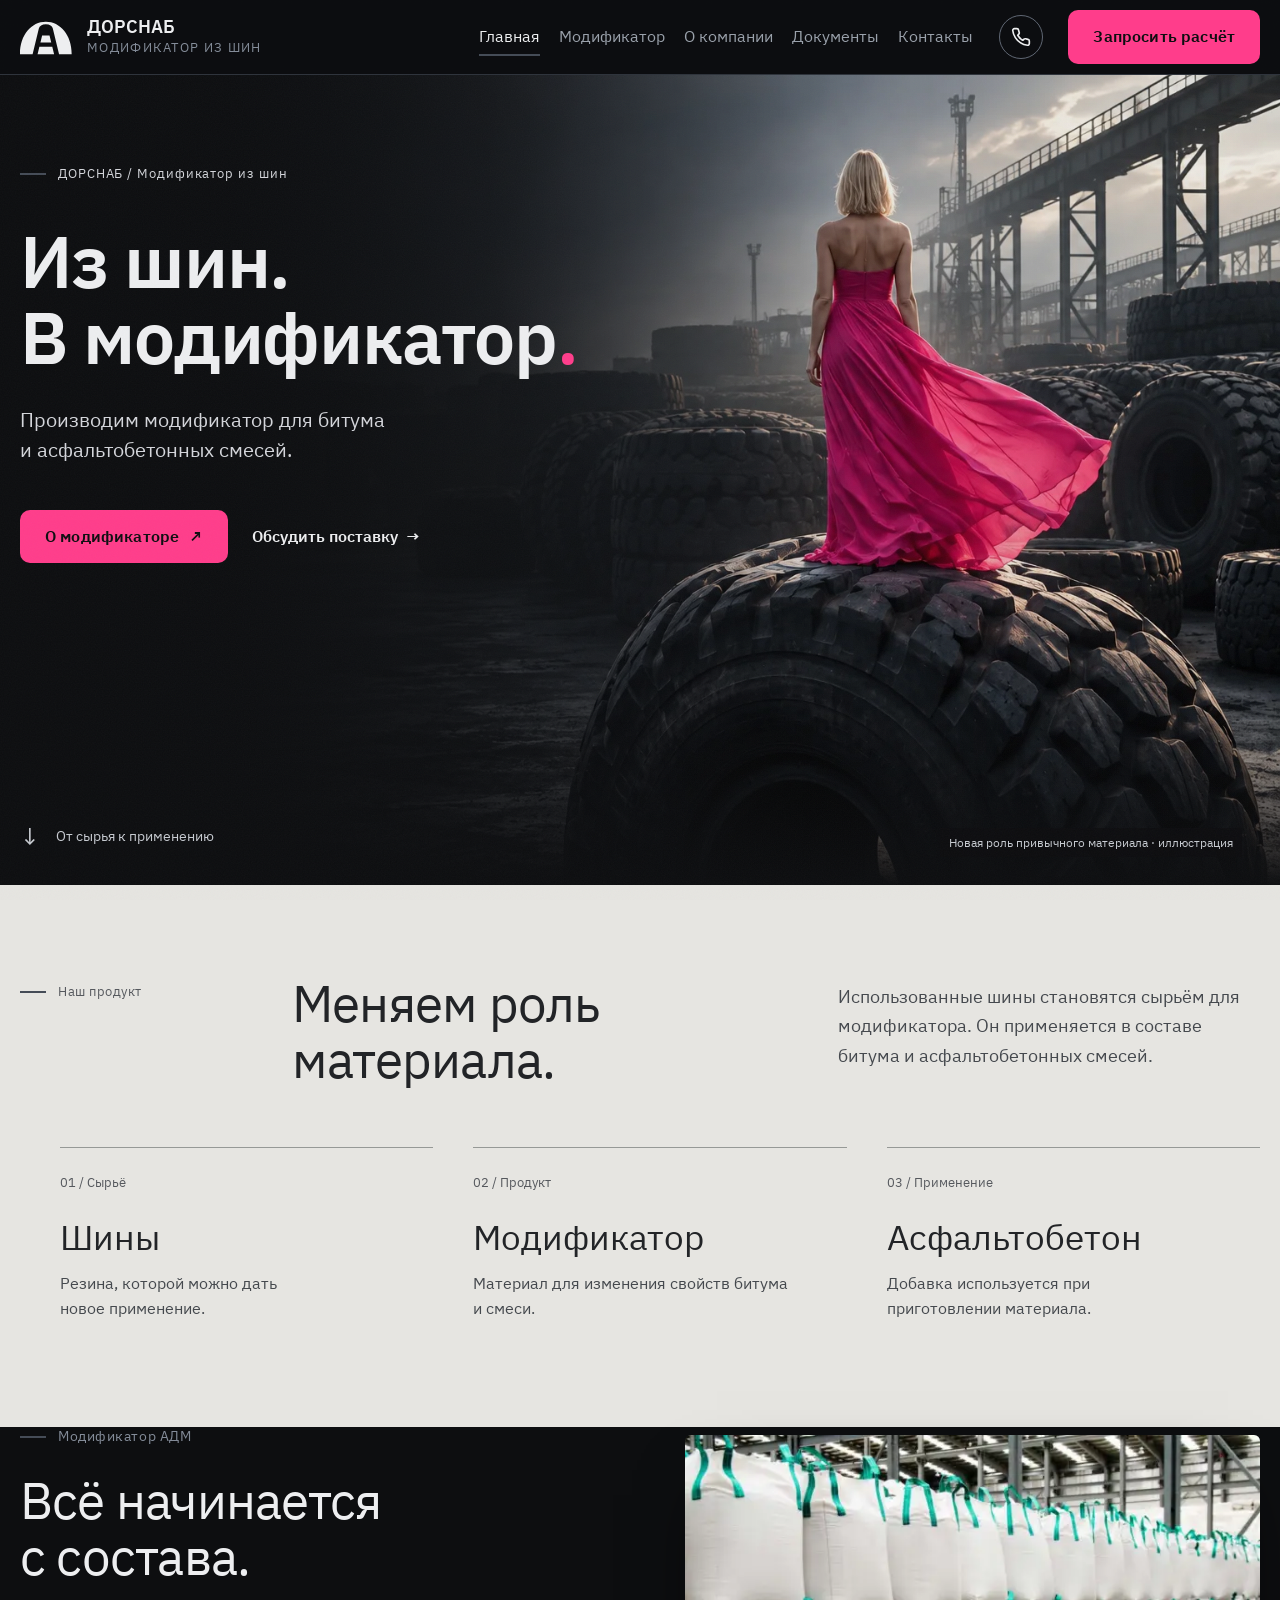
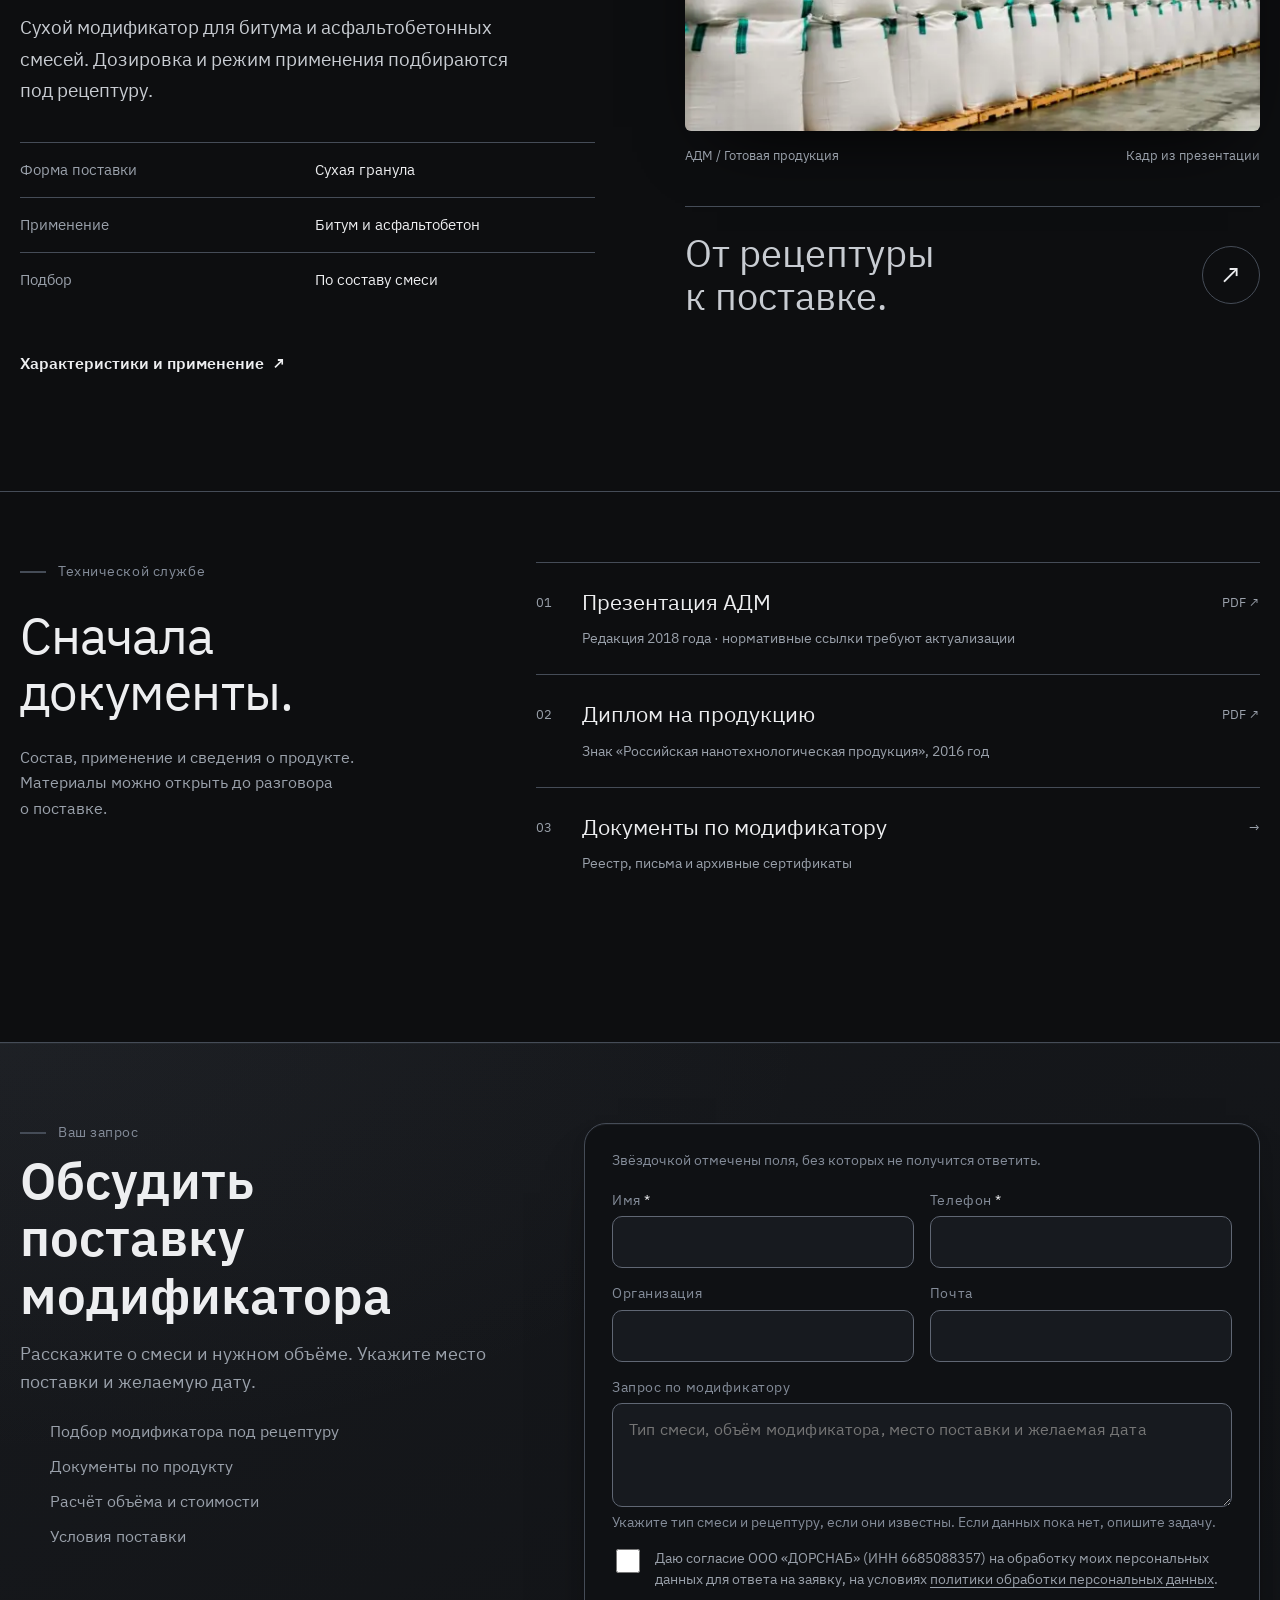
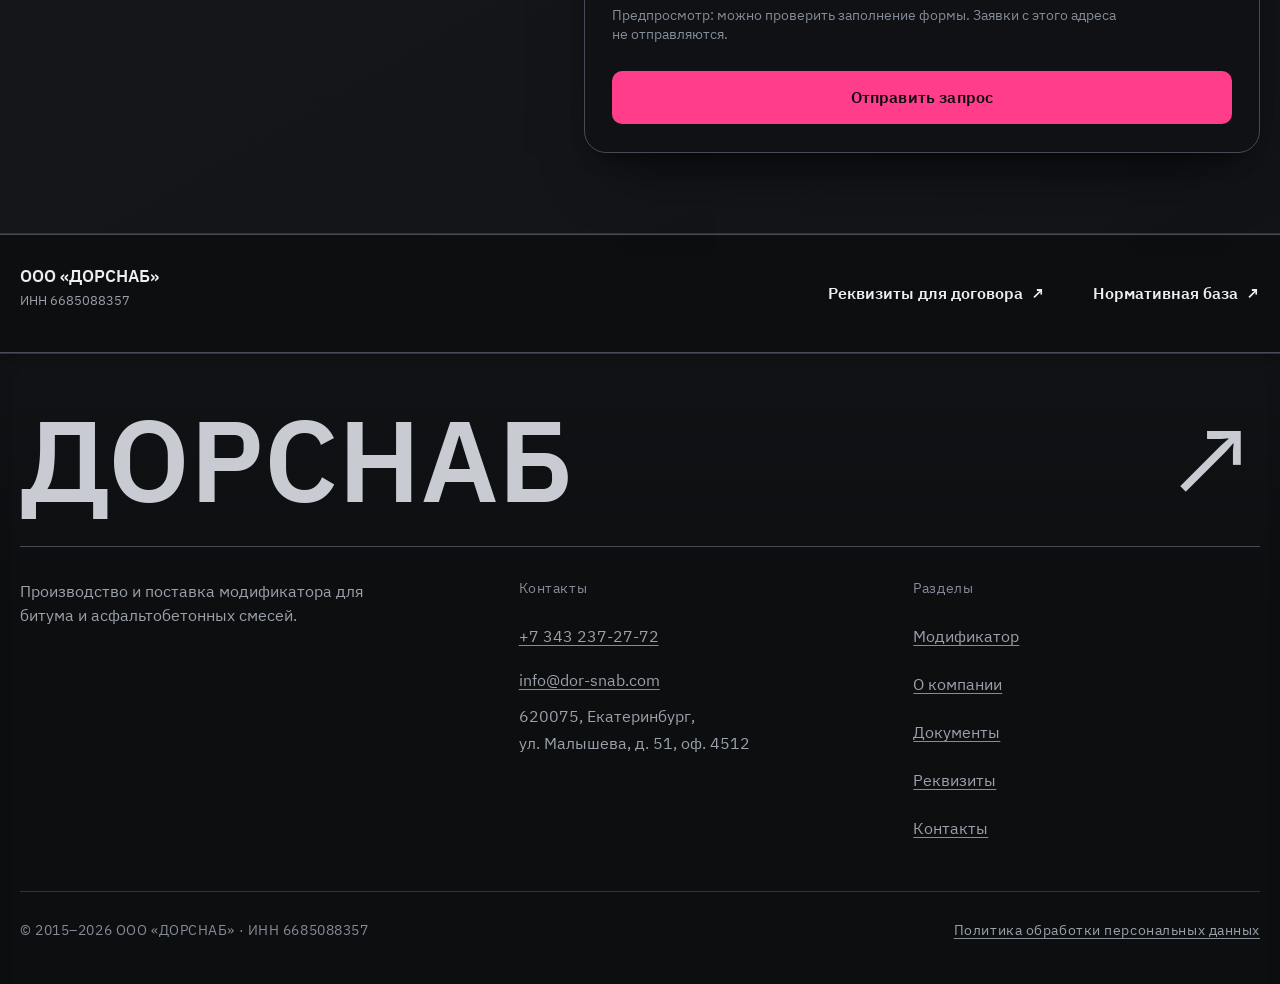
==== commit 1910276f: "Показать модификатор из шин и новый главный экран" ====
--- a/index.html
+++ b/index.html
@@ -3,59 +3,55 @@
 <head>
 <meta charset="utf-8">
 <meta name="viewport" content="width=device-width, initial-scale=1">
-<title>Дорожные материалы: АДМ-2 и геосинтетика | ДОРСНАБ</title>
-<meta name="description" content="Дорожные материалы от консорциума ДОРСНАБ, Екатеринбург: модификатор асфальтобетона АДМ-2 и геосинтетика. Изучите материалы и запросите расчёт поставки.">
-<link rel="canonical" href="https://dor-snab.com/">
+<title>ДОРСНАБ: модификатор из шин для битума и асфальтобетона</title>
+<meta name="description" content="Производство и поставка модификатора для битума и асфальтобетонных смесей. Применение, характеристики, документы и запрос поставки.">
+<link rel="canonical" href="https://markmateriaai-crypto.github.io/dorsnab-preview/">
 <!-- ВРЕМЕННО: снять noindex при переезде на боевой домен dor-snab.com -->
 <meta name="robots" content="noindex, nofollow">
-<meta property="og:title" content="Дорожные материалы: АДМ-2 и геосинтетика | ДОРСНАБ">
-<meta property="og:description" content="Дорожные материалы от консорциума ДОРСНАБ, Екатеринбург: модификатор асфальтобетона АДМ-2 и геосинтетика. Изучите материалы и запросите расчёт поставки.">
+<meta property="og:title" content="ДОРСНАБ: модификатор из шин для битума и асфальтобетона">
+<meta property="og:description" content="Производство и поставка модификатора для битума и асфальтобетонных смесей. Применение, характеристики, документы и запрос поставки.">
 <meta property="og:type" content="website">
-<meta property="og:url" content="https://dor-snab.com/">
+<meta property="og:url" content="https://markmateriaai-crypto.github.io/dorsnab-preview/">
 <meta property="og:locale" content="ru_RU">
-<meta property="og:image" content="https://dor-snab.com/assets/img/ukladka-na-mostu.jpg">
-<meta property="og:image:alt" content="Укладка асфальтобетонной смеси с модификатором АДМ на мостовом сооружении">
-<link rel="icon" href="data:image/svg+xml,%3Csvg xmlns='http://www.w3.org/2000/svg' viewBox='-2.1 -8.6 53 53'%3E%3Crect x='-2.1' y='-8.6' width='53' height='53' fill='%230d0e10'/%3E%3Cpath fill='%23edeef0' fill-rule='evenodd' d='M0 33.2C0 15 10.8 2.6 24.4 2.6S48.8 15 48.8 33.2H36.9L31 8.9c-.5-2.2-2.9-3.9-6.6-3.9s-6 1.7-6.6 3.9L11.9 33.2H0Zm16.6 0 1.7-7h12.2l1.7 7H16.6Zm2.7-11.1 1.6-6.5h7l1.6 6.5h-10.2Z'/%3E%3C/svg%3E">
+<meta property="og:image" content="https://markmateriaai-crypto.github.io/dorsnab-preview/assets/img/tyres-hero-1536.jpg">
+<meta property="og:image:alt" content="ДОРСНАБ: модификатор из шин. Художественная иллюстрация.">
+<link rel="icon" href="data:image/svg+xml,%3Csvg%20xmlns='http://www.w3.org/2000/svg'%20viewBox='-2.1%20-8.6%2053%2053'%3E%3Crect%20x='-2.1'%20y='-8.6'%20width='53'%20height='53'%20fill='%230d0e10'/%3E%3Cpath%20fill='%23edeef0'%20fill-rule='evenodd'%20d='M0%2033.2C0%2015%2010.8%202.6%2024.4%202.6S48.8%2015%2048.8%2033.2H36.9L31%208.9c-.5-2.2-2.9-3.9-6.6-3.9s-6%201.7-6.6%203.9L11.9%2033.2H0Zm16.6%200%201.7-7h12.2l1.7%207H16.6Zm2.7-11.1%201.6-6.5h7l1.6%206.5h-10.2Z'/%3E%3C/svg%3E">
 <link rel="preload" href="assets/fonts/ibm-plex-sans-400-cyrillic.woff2" as="font" type="font/woff2" crossorigin>
 <link rel="preload" href="assets/fonts/ibm-plex-sans-400-latin1.woff2" as="font" type="font/woff2" crossorigin>
 <link rel="preload" href="assets/fonts/ibm-plex-sans-600-cyrillic.woff2" as="font" type="font/woff2" crossorigin>
 <link rel="preload" href="assets/fonts/ibm-plex-sans-600-latin1.woff2" as="font" type="font/woff2" crossorigin>
-<link rel="stylesheet" href="assets/css/style.css?v=20260917-type">
-<link rel="stylesheet" href="assets/css/character.css?v=20260917-type">
-<link rel="stylesheet" href="assets/css/usability.css?v=20260917-type">
-<link rel="stylesheet" href="assets/css/depth.css?v=20260917-type">
-<link rel="stylesheet" href="assets/css/relief.css?v=20260917-type">
+<link rel="stylesheet" href="assets/css/style.css?v=20260917-modifier">
+<link rel="stylesheet" href="assets/css/character.css?v=20260917-modifier">
+<link rel="stylesheet" href="assets/css/usability.css?v=20260917-modifier">
+<link rel="stylesheet" href="assets/css/depth.css?v=20260917-modifier">
+<link rel="stylesheet" href="assets/css/relief.css?v=20260917-modifier">
 <script>document.documentElement.className+=' js';setTimeout(function(){if(!window.__dorsnabZhiv){var e=document.documentElement;e.className=e.className.replace(' js','')}},1800)</script>
-<script type="application/ld+json">{"@context":"https://schema.org","@type":"Organization","name":"ООО «ДОРСНАБ»","legalName":"Общество с ограниченной ответственностью «ДОРСНАБ»","url":"https://dor-snab.com/","logo":"https://dor-snab.com/assets/img/logo-dorsnab.png","email":"info@dor-snab.com","telephone":"+7-343-237-27-72","taxID":"6685088357","identifier":[{"@type":"PropertyValue","name":"ИНН","value":"6685088357"},{"@type":"PropertyValue","name":"КПП","value":"668501001"},{"@type":"PropertyValue","name":"ОГРН","value":"1156658006075"}],"address":{"@type":"PostalAddress","streetAddress":"ул. Малышева, д. 51, оф. 4512","addressLocality":"Екатеринбург","addressRegion":"Свердловская область","postalCode":"620075","addressCountry":"RU"},"contactPoint":[{"@type":"ContactPoint","contactType":"sales","telephone":"+7-343-361-42-61","email":"info@dor-snab.com"}],"@id":"https://dor-snab.com/#organization","foundingDate":"2015","description":"Консорциум производителей материалов для строительства дорог и дорожной инфраструктуры. Модификатор асфальтобетона АДМ-1 и АДМ-2, геосинтетика для армирования и противоэрозионной защиты.","areaServed":{"@type":"Country","name":"Россия"},"knowsAbout":["Модификатор асфальтобетона","Полимерно-битумное вяжущее","ГОСТ Р 52056","Геосинтетические материалы","Армирование асфальтобетона","Дорожное строительство"]}</script>
-<script type="application/ld+json">{"@context":"https://schema.org","@type":"ItemList","name":"Объекты применения модификатора асфальтобетона АДМ","description":"Участки федеральных трасс, где применён модификатор АДМ: шесть объектов, пять трасс, одиннадцать отрезков.","numberOfItems":6,"itemListOrder":"https://schema.org/ItemListUnordered","itemListElement":[{"@type":"ListItem","position":1,"name":"М-5 «Урал», Москва - Рязань - Самара - Челябинск: км 20-28, км 44-50, км 121-130"},{"@type":"ListItem","position":2,"name":"Р-254 «Иртыш», Челябинск - Курган - Омск - Новосибирск: км 0-10, км 49-59, км 95-104"},{"@type":"ListItem","position":3,"name":"А-310, Челябинск - Троицк - граница Казахстана: км 20-23, км 77-80"},{"@type":"ListItem","position":4,"name":"Р-257 «Енисей», ранее М-54, Красноярск - Абакан - Кызыл: км 216-226"},{"@type":"ListItem","position":5,"name":"Р-255 «Сибирь», малый обход Красноярска: км 5+000 - км 14+000"},{"@type":"ListItem","position":6,"name":"Р-255 «Сибирь», Новосибирск - Кемерово - Красноярск - Иркутск: км 787+300 - км 792+000"}]}</script>
-</head>
+<link rel="stylesheet" href="assets/css/modifier.css?v=20260917-modifier"><script type="application/ld+json">{"@context":"https://schema.org","@type":"Organization","name":"ДОРСНАБ","legalName":"ООО «ДОРСНАБ»","url":"https://markmateriaai-crypto.github.io/dorsnab-preview/","description":"Производство и поставка модификатора для битума и асфальтобетонных смесей. Применение, характеристики, документы и запрос поставки.","telephone":"+7-343-237-27-72","email":"info@dor-snab.com","taxID":"6685088357","knowsAbout":["Модификатор битума","Модификатор асфальтобетонных смесей"]}</script></head>
 <body class="page-home">
 
 <a class="skip" href="#main">К содержимому</a>
 
-<!-- ============ ШАПКА ============ -->
 <header class="top">
   <div class="wrap top-in">
     <a class="brand" href="index.html">
-      <svg viewBox="0 0 52 34" width="52" height="34" aria-hidden="true" fill="currentColor" fill-rule="evenodd">
-        <path d="M0 33.2C0 15 10.8 2.6 24.4 2.6S48.8 15 48.8 33.2H36.9L31 8.9c-.5-2.2-2.9-3.9-6.6-3.9s-6 1.7-6.6 3.9L11.9 33.2H0Zm16.6 0 1.7-7h12.2l1.7 7H16.6Zm2.7-11.1 1.6-6.5h7l1.6 6.5h-10.2Z"/>
+      <svg viewbox="0 0 52 34" width="52" height="34" aria-hidden="true" fill="currentColor" fill-rule="evenodd">
+        <path d="M0 33.2C0 15 10.8 2.6 24.4 2.6S48.8 15 48.8 33.2H36.9L31 8.9c-.5-2.2-2.9-3.9-6.6-3.9s-6 1.7-6.6 3.9L11.9 33.2H0Zm16.6 0 1.7-7h12.2l1.7 7H16.6Zm2.7-11.1 1.6-6.5h7l1.6 6.5h-10.2Z"></path>
       </svg>
       <span class="brand-text">
         <span class="brand-name">ДОРСНАБ</span>
-        <span class="brand-sub">снабжение дорог</span>
+        <span class="brand-sub">модификатор из шин</span>
       </span>
     </a>
 
     <nav class="nav" id="nav" aria-label="Основная навигация">
       <a href="index.html">Главная</a>
-      <a href="produkciya.html">Продукция</a>
-      <a href="uchastniki.html">Участники</a>
-      <a href="o-konsorciume.html">О консорциуме</a>
+      <a href="produkciya.html">Модификатор</a>
+      <a href="o-konsorciume.html">О компании</a>
       <a href="dokumenty.html">Документы</a>
       <a href="kontakty.html">Контакты</a>
     </nav>
 
-    <a class="top-phone" href="tel:+73432372772" aria-label="Позвонить: +7 343 237-27-72"><svg class="top-phone-i" width="18" height="18" viewBox="0 0 24 24" fill="none" stroke="currentColor" stroke-width="2" stroke-linecap="round" stroke-linejoin="round" aria-hidden="true"><path d="M22 16.9v3a2 2 0 0 1-2.2 2 19.8 19.8 0 0 1-8.6-3.1 19.5 19.5 0 0 1-6-6A19.8 19.8 0 0 1 2.1 4.2 2 2 0 0 1 4.1 2h3a2 2 0 0 1 2 1.7c.1.9.4 1.8.7 2.7a2 2 0 0 1-.5 2.1L8.1 9.9a16 16 0 0 0 6 6l1.4-1.2a2 2 0 0 1 2.1-.5c.9.3 1.8.6 2.7.7a2 2 0 0 1 1.7 2Z"/></svg><span class="top-phone-t">+7 343 237-27-72</span></a>
+    <a class="top-phone" href="tel:+73432372772" aria-label="Позвонить: +7 343 237-27-72"><svg class="top-phone-i" width="18" height="18" viewbox="0 0 24 24" fill="none" stroke="currentColor" stroke-width="2" stroke-linecap="round" stroke-linejoin="round" aria-hidden="true"><path d="M22 16.9v3a2 2 0 0 1-2.2 2 19.8 19.8 0 0 1-8.6-3.1 19.5 19.5 0 0 1-6-6A19.8 19.8 0 0 1 2.1 4.2 2 2 0 0 1 4.1 2h3a2 2 0 0 1 2 1.7c.1.9.4 1.8.7 2.7a2 2 0 0 1-.5 2.1L8.1 9.9a16 16 0 0 0 6 6l1.4-1.2a2 2 0 0 1 2.1-.5c.9.3 1.8.6 2.7.7a2 2 0 0 1 1.7 2Z"></path></svg><span class="top-phone-t">+7 343 237-27-72</span></a>
 
     <button class="burger" type="button" id="burger" aria-label="Меню" aria-expanded="false" aria-controls="nav"><span></span></button>
 
@@ -63,544 +59,78 @@
   </div>
 </header>
 
-<main id="main" tabindex="-1">
-
-<!-- ============ ПЕРВЫЙ ЭКРАН ============ -->
-<section class="hero hero-material">
-  <div class="wrap">
-    <div class="material-masthead">
-      <p class="eyebrow">Консорциум · Екатеринбург</p>
-      <p class="material-index">Подбор / документы / поставка</p>
-    </div>
-    <div class="material-hero-grid">
-      <div class="material-copy">
-        <h1>Дорожные<br>материалы<span class="material-period">.</span></h1>
-        <p class="material-tagline">От рецептуры <br>до укладки.</p>
-        <p class="hero-lead">Модификатор асфальтобетона <b>АДМ-2</b> и геосинтетика от производителей консорциума. Подбор под рецептуру и поставка под график укладки.</p>
-        <div class="hero-cta">
-          <a class="btn btn-pink" href="#zapros" data-istochnik="первый экран">Запросить расчёт <span aria-hidden="true">↗</span></a>
-          <a class="btn-line" href="produkciya.html#harakteristiki">Характеристики АДМ-2 <span class="arw" aria-hidden="true">→</span></a>
-        </div>
-      </div>
-      <figure class="material-model" data-layer="adm">
-        <div class="material-model-head"><span>Материал в деталях</span><span class="material-model-index" aria-hidden="true">01 / 02</span></div>
-        <div class="relief-stage" data-relief><div class="relief-object"><div class="material-visual">
-          <picture class="road-surface" data-material-image="adm">
-            <source srcset="assets/img/material-road-640.webp 640w, assets/img/material-road-1280.webp 1280w" sizes="(max-width:760px) 92vw, 48vw" type="image/webp">
-            <img src="assets/img/material-road-1280.jpg" width="1280" height="960" fetchpriority="high" alt="Иллюстрация разреза дороги: асфальтобетон, армирующая сетка и минеральное основание">
-          </picture>
-          <picture data-material-image="geo" hidden>
-            <source srcset="assets/img/material-grid-640.webp 640w, assets/img/material-grid-1280.webp 1280w" sizes="(max-width:760px) 92vw, 48vw" type="image/webp">
-            <img src="assets/img/material-grid-1280.jpg" width="1280" height="960" loading="lazy" decoding="async" alt="Иллюстрация структуры геосинтетики: переплетённые волокна образуют армирующую сетку">
-          </picture>
-        </div>
-        </div></div>
-        <div class="material-switch" role="group" aria-label="Показать материал в конструкции" hidden>
-          <button type="button" data-material-choice="adm" aria-pressed="true">01 <span>Модификатор</span></button>
-          <button type="button" data-material-choice="geo" aria-pressed="false">02 <span>Геосинтетика</span></button>
-        </div>
-        <figcaption class="material-model-note"><span class="material-explanation">АДМ-2 вводится в асфальтобетонную смесь.</span><span>Иллюстрация. Слои и материал определяются проектом.</span></figcaption>
-      </figure>
-    </div>
-    <div class="hero-verification">
-      <p><span class="verification-label">Входной контроль</span>ПБВ на основе АДМ-2 соответствует ГОСТ Р 52056. Стандарт организации внесён в реестр ГК «Автодор».</p>
-      <a href="dokumenty.html" class="btn-line">Открыть документы <span class="arw" aria-hidden="true">↗</span></a>
-    </div>
-  </div>
-
-  <!-- ============ ЛЕНТА ЦИФР ============ -->
-  <div class="facts">
-    <div class="wrap">
-      <div class="facts-grid">
-        <div class="fact">
-          <div class="fact-n">2010</div>
-          <div class="fact-l">год выхода в автодорожную отрасль, юрлицо с 2015</div>
-        </div>
-        <div class="fact">
-          <div class="fact-n">600<i>т/мес</i></div>
-          <div class="fact-l">мощность производства модификатора</div>
-        </div>
-        <div class="fact">
-          <div class="fact-n">6</div>
-          <div class="fact-l">объектов на пяти федеральных трассах</div>
-        </div>
-        <div class="fact">
-          <div class="fact-n">20-30<i>сек</i></div>
-          <div class="fact-l">ввод модификатора в смесь, без переоборудования завода</div>
-        </div>
-      </div>
-      <p class="facts-src">Источники цифр: презентация АДМ и учредительные документы ООО «ДОРСНАБ»</p>
-    </div>
-  </div>
-</section>
-
-<nav class="page-index" aria-label="Разделы страницы">
-  <div class="wrap page-index-in">
-    <span class="page-index-label">На странице</span>
-    <button class="page-index-toggle" type="button" aria-expanded="false" aria-controls="home-sections" hidden>
-      <span>Раздел</span><span class="page-index-current">Выбрать раздел</span>
-      <svg viewBox="0 0 16 16" fill="none" aria-hidden="true"><path d="m4 6 4 4 4-4" stroke="currentColor" stroke-width="1.5"/></svg>
-    </button>
-    <div class="page-index-links" id="home-sections">
-      <a href="#produkciya">Материалы</a>
-      <a href="#obyekty">Объекты</a>
-      <a href="#home-documents">Документы</a>
-      <a href="#zapros">Запросить расчёт</a>
-    </div>
-  </div>
-</nav>
-
-<!-- ============ МИССИЯ ============ -->
-<section class="mission" aria-labelledby="mission-title">
-  <figure class="mission-landscape">
-    <picture><source srcset="assets/img/road-landscape-800.webp 800w, assets/img/road-landscape-1600.webp 1600w" sizes="100vw" type="image/webp"><img src="assets/img/road-landscape-1600.jpg" width="1600" height="900" loading="lazy" decoding="async" alt="Иллюстрация дороги, проходящей через лесной ландшафт"></picture>
-    <figcaption>Дорожная инфраструктура · иллюстрация</figcaption>
+<main id="main" tabindex="-1"><section class="tyre-hero" aria-labelledby="hero-title">
+  <figure class="tyre-hero-image">
+    <picture>
+
+      <source srcset="assets/img/tyres-hero-960.webp 960w, assets/img/tyres-hero-1536.webp 1536w" sizes="100vw" type="image/webp"><img src="assets/img/tyres-hero-1536.jpg" width="1536" height="1024" fetchpriority="high" alt="Женщина в ярком платье на шинах. Художественный образ переработки материала.">
+    </source></picture>
+    <figcaption>Новая роль привычного материала · иллюстрация</figcaption>
   </figure>
-  <div class="wrap mission-in">
-    <div class="mission-heading"><span class="eyebrow">О консорциуме</span><h2 id="mission-title">За каждым слоем<br>стоят люди.</h2></div>
-    <p class="mission-t" id="missiya-t">Консорциум «ДОРСНАБ» объединяет независимые предприятия, которые производят
-      материалы для строительства дорог и дорожной инфраструктуры. Задача объединения <b>вовремя обеспечить
-      дорожную отрасль материалами</b>, повышающими надёжность покрытия и безопасность движения.</p>
-    <div class="mission-s">
-      <p>Материалы выпускают предприятия объединения, а подбор, документы и поставку
-        заказчик получает в одном месте: договор заключается с головной организацией.</p>
-      <p style="margin-top:12px"><a class="btn-line" href="o-konsorciume.html">Как устроен консорциум <span class="arw" aria-hidden="true">→</span></a></p>
-    </div>
-  </div>
-</section>
-
-<!-- ============ ПРОДУКЦИЯ ============ -->
-<section class="section sec-pb-tight" id="produkciya">
-  <div class="wrap sec-head rise">
-    <span class="sec-num">01</span>
-    <h2 class="sec-title sec-title--lined">Что поставляем <span class="brk">ГОСТ Р 52056</span></h2>
-    <p class="sec-lead">Две товарные группы производителей консорциума: модификатор асфальтобетона и геосинтетические материалы. Показатели, расход и нормативы стоят при каждой позиции.</p>
-  </div>
-
-  <div class="groups">
-    <article class="group material-dossier" data-material="adm">
-      <div class="wrap group-in rise">
-        <div class="group-num">01 / Модификатор<span>АДМ-2</span></div>
-        <figure class="material-evidence"><picture><source srcset="assets/img/ukladka-na-mostu-500.webp" type="image/webp"><img src="assets/img/ukladka-na-mostu.jpg" width="599" height="337" loading="lazy" decoding="async" alt="Укладка асфальтобетона с модификатором АДМ на мостовом сооружении"></picture><figcaption>Укладка на мостовом сооружении.<br>Кадр из презентации АДМ.</figcaption></figure>
-
-        <div>
-          <p><span class="mark-plant">АДМ</span></p>
-          <h3>Модификатор асфальтобетона</h3>
-          <p class="nomen"><span class="nomen-k">Товарные формы</span><span class="nomen-v">АДМ-1</span><span class="nomen-v">АДМ-2</span></p>
-          <p class="group-use">Материал композиционный, модифицирующий битум и асфальтобетонные смеси. Поставляется сухой гранулой и вводится прямо в смесь через линию подачи стабилизирующей добавки за 20-30 секунд. Модернизация оборудования асфальтобетонного завода не требуется.</p>
-
-          <details class="material-specs"><summary>Нормы расхода и хранение <span aria-hidden="true">+</span></summary><div class="material-specs-body">
-          <div class="prop"><span class="prop-name">Расход на приготовление ПБВ, % от массы вяжущего</span><span class="prop-val">10-12</span></div>
-          <div class="prop"><span class="prop-name">Расход в смесях типа А и Б, % от массы минеральной части</span><span class="prop-val">0,3-0,6</span></div>
-          <div class="prop"><span class="prop-name">Расход в смесях ЩМА со стабилизирующей добавкой, % от массы минеральной части</span><span class="prop-val">0,6-0,9</span></div>
-          <div class="prop"><span class="prop-name">Фасовка, биг-бэг</span><span class="prop-val">800 кг</span>
-            <p class="prop-note">Обычный грузовой транспорт, разогрев перед вводом не нужен.</p>
-          </div>
-          <div class="prop"><span class="prop-name">Температура хранения</span><span class="prop-val">от -60 до +45 &deg;C</span></div>
-          <div class="prop"><span class="prop-name">Срок хранения гранулы</span><span class="prop-val">1 год</span>
-            <p class="prop-note">Против 8 часов у готового ПБВ без перемешивания.</p></div>
-
-          <p class="group-use">Даёт покрытию стойкость к колейности, сопротивление усталостному трещинообразованию и устойчивость к старению битума в жару.</p>
-          </div></details>
-        </div>
-
-        <aside class="norms" aria-label="Нормативное соответствие">
-          <div class="norms-t">Нормативное соответствие</div>
-          <ul>
-            <li>ТР ТС 014/2011 - обязательное подтверждение не требуется, письмо №1117 от 07.03.2017</li>
-            <li>ГОСТ Р 52056 - ПБВ на основе АДМ-2</li>
-            <li>СТО-50318782.001-2015 - в реестре стандартов организаций ГК «Автодор», запись от 18.04.2024</li>
-            <li>Знак «Российская нанотехнологическая продукция» - диплом рег. №089 от 01.12.2016</li>
-          </ul>
-          <a class="btn btn-pink" href="#zapros" data-istochnik="модификатор АДМ">Подобрать под рецептуру</a>
-        </aside>
-      </div>
-    </article>
-
-    <article class="group material-dossier" data-material="geo">
-      <div class="wrap group-in rise">
-        <div class="group-num">02 / Армирование<span>Геосинтетика</span></div>
-        <figure class="geo-specimen">
-          <div class="relief-stage" data-relief><div class="relief-object">
-          <picture><source srcset="assets/img/material-grid-640.webp 640w, assets/img/material-grid-1280.webp 1280w" sizes="(max-width:760px) 92vw, 45vw" type="image/webp"><img src="assets/img/material-grid-1280.jpg" width="1280" height="960" loading="lazy" decoding="async" alt="Переплетение волокон армирующей сетки, иллюстрация"></picture>
-          </div></div>
-          <figcaption>Структура армирования · иллюстрация</figcaption>
-        </figure>
-
-        <div>
-          <h3>Геосинтетические материалы</h3>
-          <p class="nomen"><span class="nomen-k">Материалы</span><span class="nomen-v">стеклосетка</span><span class="nomen-v">геосетка</span><span class="nomen-v">плоская георешётка</span></p>
-          <p class="group-use">Системы усиления и армирования для всех этапов дорожных работ: от земляного полотна до верхнего слоя покрытия.</p>
-
-          <div class="list-rows">
-            <div class="list-row"><span class="list-num">01</span><span class="list-key">Армирование асфальтобетона</span><span class="list-val">стеклосетка из ровингов с полимерной пропиткой</span></div>
-            <div class="list-row"><span class="list-num">02</span><span class="list-key">Армирование насыпи</span><span class="list-val">геосетки на полиэфирном волокне, плоские георешётки</span></div>
-            <div class="list-row"><span class="list-num">03</span><span class="list-key">Слабые основания</span><span class="list-val">болота и переувлажнённые грунты, временные дороги и площадки</span></div>
-            <div class="list-row"><span class="list-num">04</span><span class="list-key">Противоэрозионная защита</span><span class="list-val">укрепление откосов от ветровой и водной эрозии</span></div>
-          </div>
-
-          <div class="prop"><span class="prop-name">Марка геосинтетики</span><span class="prop-val">подбор под конструкцию</span>
-            <p class="prop-note">Марка не выбирается из каталога: её задают слой дорожной одежды, расчётная нагрузка и грунты основания.</p>
-          </div>
-        </div>
-
-        <aside class="norms" aria-label="Подбор под задачу">
-          <div class="norms-t">Подбор под задачу</div>
-          <ul>
-            <li>Расчёт материала под конструкцию дорожной одежды</li>
-            <li>Технические данные для включения в проект</li>
-            <li>Комбинация с другими геосинтетиками</li>
-          </ul>
-          <a class="btn btn-pink" href="#zapros" data-istochnik="геосинтетика">Запросить расчёт</a>
-        </aside>
-      </div>
-    </article>
-  </div>
-  <div class="wrap anchor-row rise">
-    <div class="anchor-num">
-      <span class="anchor-n">1<i>год</i></span>
-      <p class="anchor-l">срок хранения гранулы модификатора. У готового ПБВ без перемешивания <b>8 часов</b>, после чего вяжущее расслаивается.</p>
-    </div>
-    <figure class="shot shot--data">
-      <picture>
-        <source srcset="assets/img/bigbag-sklad.webp" type="image/webp">
-        <img src="assets/img/bigbag-sklad.jpg" alt="Мягкие контейнеры биг-бэг с модификатором АДМ-2 на складе" width="1199" height="616" loading="lazy" decoding="async">
-      </picture>
-      <figcaption><b>Рис. 4</b> · биг-бэг 800 кг, склад готовой продукции</figcaption>
+  <div class="wrap tyre-hero-in">
+    <p class="eyebrow">ДОРСНАБ / Модификатор из шин</p>
+    <h1 id="hero-title">Из шин.<br>В модификатор<span>.</span></h1>
+    <p class="tyre-hero-lead">Производим модификатор для битума<br class="desktop-break"> и асфальтобетонных смесей.</p>
+    <div class="hero-cta">
+      <a class="btn btn-pink" href="produkciya.html">О модификаторе <span aria-hidden="true">↗</span></a>
+      <a class="btn-line" href="#zapros">Обсудить поставку <span aria-hidden="true">→</span></a>
+    </div>
+    <a class="tyre-scroll" href="#material"><span aria-hidden="true">↓</span> От сырья к применению</a>
+  </div>
+</section>
+
+<section class="material-route" id="material" aria-labelledby="route-title">
+  <div class="wrap route-head">
+    <p class="eyebrow">Наш продукт</p>
+    <h2 id="route-title">Меняем роль<br>материала.</h2>
+    <p>Использованные шины становятся сырьём для модификатора. Он применяется в составе битума и асфальтобетонных смесей.</p>
+  </div>
+  <ol class="wrap route-steps">
+    <li><span class="route-index">01 / Сырьё</span><h3>Шины</h3><p>Резина, которой можно дать новое применение.</p></li>
+    <li><span class="route-index">02 / Продукт</span><h3>Модификатор</h3><p>Материал для изменения свойств битума и смеси.</p></li>
+    <li><span class="route-index">03 / Применение</span><h3>Асфальтобетон</h3><p>Добавка используется при приготовлении материала.</p></li>
+  </ol>
+</section>
+
+<section class="modifier-product section" id="produkciya" aria-labelledby="product-title">
+  <div class="wrap modifier-product-grid">
+    <div class="modifier-product-copy">
+      <p class="eyebrow">Модификатор АДМ</p>
+      <h2 id="product-title">Всё начинается<br>с состава.</h2>
+      <p class="modifier-product-lead">Сухой модификатор для битума и асфальтобетонных смесей. Дозировка и режим применения подбираются под рецептуру.</p>
+      <dl class="modifier-properties">
+        <div><dt>Форма поставки</dt><dd>Сухая гранула</dd></div>
+        <div><dt>Применение</dt><dd>Битум и асфальтобетон</dd></div>
+        <div><dt>Подбор</dt><dd>По составу смеси</dd></div>
+      </dl>
+      <a class="btn-line" href="produkciya.html#harakteristiki">Характеристики и применение <span aria-hidden="true">↗</span></a>
+    </div>
+    <figure class="modifier-stock">
+      <picture><source srcset="assets/img/bigbag-sklad-620.webp 620w, assets/img/bigbag-sklad.webp 900w" sizes="(max-width:760px) 92vw, 45vw" type="image/webp"><img src="assets/img/bigbag-sklad.jpg" width="1199" height="616" loading="lazy" alt="Модификатор АДМ в мягких контейнерах на складе"></source></picture>
+      <figcaption><span>АДМ / Готовая продукция</span><span>Кадр из презентации</span></figcaption>
+      <div class="stock-note"><span>От рецептуры<br>к поставке.</span><a href="#zapros" aria-label="Обсудить поставку модификатора">↗</a></div>
     </figure>
   </div>
-
-  <div class="wrap sec-more rise">
-    <a class="btn-line" href="produkciya.html">АДМ-2 и геосинтетика: характеристики и подбор <span class="arw" aria-hidden="true">→</span></a>
-  </div>
-</section>
-
-<hr class="shov">
-
-<!-- ============ ТИПЫ ЗАКАЗЧИКА ============ -->
-<section class="section alt sec-pt-tight shov-above audience-section">
-  <div class="wrap">
-    <div class="sec-head sec-head--split rise">
-      <span class="sec-num sec-num--big">02</span>
-      <h2 class="sec-title">Под задачи вашего профиля</h2>
-      <p class="sec-lead">За разными задачами стоят разные участники консорциума. Договор при этом один: подбор, документы и поставку заказчик получает в одном месте.</p>
-    </div>
-
-    <div class="list-rows rise">
-      <a class="list-row" href="produkciya.html">
-        <span class="list-num">01</span>
-        <span class="list-key">Подрядным организациям</span>
-        <span class="list-val">Материалы под проект, протоколы испытаний для сдачи работ, поставка под график укладки.</span>
-        <span class="list-meta">Материалы и нормы расхода <span class="arw" aria-hidden="true">&rarr;</span></span>
-      </a>
-      <a class="list-row" href="produkciya.html#adm">
-        <span class="list-num">02</span>
-        <span class="list-key">Асфальтобетонным заводам</span>
-        <span class="list-val">Модификатор под вашу рецептуру без переоборудования линии. Стабильное качество партий.</span>
-        <span class="list-meta">Режим ввода и расход АДМ-2 <span class="arw" aria-hidden="true">&rarr;</span></span>
-      </a>
-      <a class="list-row" href="dokumenty.html">
-        <span class="list-num">03</span>
-        <span class="list-key">Проектным институтам и главным инженерам</span>
-        <span class="list-val">Технические данные и нормативы, чтобы включить материал в проект.</span>
-        <span class="list-meta">Нормативная база для проекта <span class="arw" aria-hidden="true">&rarr;</span></span>
-      </a>
-      <a class="list-row" href="rekvizity.html">
-        <span class="list-num">04</span>
-        <span class="list-key">Государственным заказчикам</span>
-        <span class="list-val">Российское производство, комплект документов под 44-ФЗ и 223-ФЗ, стандарт организации в реестре ГК «Автодор».
-          <span class="list-row-docs"><span>СТО-50318782.001-2015</span><span>ГОСТ Р 52056</span><span>ТР ТС 014/2011</span></span></span>
-        <span class="list-meta">Реквизиты и карточка предприятия <span class="arw" aria-hidden="true">&rarr;</span></span>
-      </a>
-      <a class="list-row" href="#zapros" data-istochnik="содержание и ремонт">
-        <span class="list-num">05</span>
-        <span class="list-key">Дорожно-эксплуатационным предприятиям</span>
-        <span class="list-val">Материалы для содержания и ремонта. Возится сухая гранула, а не горячее вяжущее: доставка не привязана к температуре и времени в пути.</span>
-        <span class="list-meta">Запросить комплектацию <span class="arw" aria-hidden="true">&rarr;</span></span>
-      </a>
-      <a class="list-row" href="#zapros" data-istochnik="входной контроль">
-        <span class="list-num">06</span>
-        <span class="list-key">Технадзору и лабораториям</span>
-        <span class="list-val">Образцы для входного контроля, протоколы испытаний, сопровождение на объекте.</span>
-        <span class="list-meta">Запросить образцы и протоколы <span class="arw" aria-hidden="true">&rarr;</span></span>
-      </a>
-    </div>
-  </div>
-</section>
-
-<!-- ============ ОБЪЕКТЫ ============ -->
-<section class="section objects sec-pb-wide" id="obyekty">
-  <div class="wrap-wide chapter">
-    <div class="chapter-head rise">
-      <span class="sec-num">03</span>
-      <h2 class="sec-title">Где уже уложено</h2>
-      <p class="sec-lead">Объекты, где применён модификатор АДМ.</p>
-      <p class="brk">6 объектов · 5 трасс · 11 отрезков</p>
-      <p class="sec-more"><a class="btn-line" href="produkciya.html#adm">Материал, который применялся на этих участках <span class="arw" aria-hidden="true">→</span></a></p>
-      <p class="sec-more"><a class="btn btn-pink" href="#zapros" data-istochnik="объекты">Запросить расчёт под похожий объект</a></p>
-    </div>
-
-    <div class="chapter-body">
-    <div class="road-list rise">
-
-      <div class="road">
-        <div class="road-name">
-          <span class="road-code">М-5 «Урал»</span>
-          <span class="road-place">Москва - Рязань - Самара - Челябинск</span>
-        </div>
-        <div class="road-km"><span class="km-mark">км 20-28</span><span class="km-mark">км 44-50</span><span class="km-mark">км 121-130</span></div>
-      </div>
-
-      <div class="road">
-        <div class="road-name">
-          <span class="road-code">Р-254 «Иртыш»</span>
-          <span class="road-place">Челябинск - Курган - Омск - Новосибирск</span>
-        </div>
-        <div class="road-km"><span class="km-mark">км 0-10</span><span class="km-mark">км 49-59</span><span class="km-mark">км 95-104</span></div>
-      </div>
-
-      <div class="road">
-        <div class="road-name">
-          <span class="road-code">А-310</span>
-          <span class="road-place">Челябинск - Троицк - граница Казахстана</span>
-        </div>
-        <div class="road-km"><span class="km-mark">км 20-23</span><span class="km-mark">км 77-80</span></div>
-      </div>
-
-      <div class="road">
-        <div class="road-name">
-          <span class="road-code">Р-257 «Енисей», ранее М-54</span>
-          <span class="road-place">Красноярск - Абакан - Кызыл</span>
-        </div>
-        <div class="road-km"><span class="km-mark">км 216-226</span></div>
-      </div>
-
-      <div class="road">
-        <div class="road-name">
-          <span class="road-code">Р-255 «Сибирь»</span>
-          <span class="road-place">Малый обход Красноярска</span>
-        </div>
-        <div class="road-km"><span class="km-mark">км 5+000 - км 14+000</span></div>
-      </div>
-
-      <div class="road">
-        <div class="road-name">
-          <span class="road-code">Р-255 «Сибирь»</span>
-          <span class="road-place">Новосибирск - Кемерово - Красноярск - Иркутск</span>
-        </div>
-        <div class="road-km"><span class="km-mark">км 787+300 - км 792+000</span></div>
-      </div>
-
-    </div>
-    </div>
-  </div>
-</section>
-
-
-<figure class="photo-band rise">
-  <img src="assets/img/trassa-gruzovik.webp"
-       alt="Движение по федеральной трассе с уложенным асфальтобетонным покрытием"
-       width="908" height="326" loading="lazy" decoding="async">
-  <figcaption><b>Рис. 5</b> · федеральная трасса, движение по уложенному покрытию · кадр из презентации АДМ</figcaption>
-</figure>
-
-<!-- ============ УЧАСТНИКИ ============ -->
-<section class="section alt sec-pt-wide sec-pb-tight shov-below alliance-section">
-  <div class="wrap">
-    <div class="sec-rubric-head rise">
-      <h2 class="sec-rubric">04 · Как устроено объединение</h2>
-      <p class="sec-lead">Головная организация и два товарных направления, за которыми стоят предприятия объединения. Подбор ведёт консорциум, договор заключается с ООО «ДОРСНАБ», оно же отвечает за исполнение поставки.</p>
-    </div>
-
-    <div class="members rise">
-      <article class="member">
-        <div class="member-mark"><span class="mark-plant">Дорснаб</span></div>
-        <h3>ООО «ДОРСНАБ»</h3>
-        <span class="member-what">Головная организация консорциума: подбор материала под задачу, комплект документов, поставка.</span>
-        <span class="member-role">С ней заключается договор, она же отвечает за исполнение поставки.</span>
-        <span class="member-deal">головная организация</span>
-        <a class="btn-line" href="rekvizity.html">Реквизиты организации <span class="arw">→</span></a>
-      </article>
-
-      <article class="member">
-        <div class="member-mark"><span class="mark-plant">АДМ</span></div>
-        <h3>Модификатор АДМ</h3>
-        <span class="member-what">Материал композиционный, модифицирующий битум и асфальтобетонные смеси. Товарные формы АДМ-1 и АДМ-2.</span>
-        <span class="member-role">Производство на мощностях предприятия объединения, до 600 т в месяц.</span>
-        <span class="member-deal">товарное направление</span>
-        <a class="btn-line" href="produkciya.html#adm">Продукция и нормативы <span class="arw">→</span></a>
-      </article>
-
-      <article class="member">
-        <div class="member-mark"><span class="mark-plant">Геосинтетика</span></div>
-        <h3>Геосинтетика</h3>
-        <span class="member-what">Стеклосетки, геосетки и георешётки для армирования покрытия и насыпи, противоэрозионная защита откосов.</span>
-        <span class="member-role">Материал подбирается под конструкцию и слой: пришлите проектное решение и объём - в ответ марка, нормативы и расчёт.</span>
-        <span class="member-deal">товарное направление</span>
-        <a class="btn-line" href="produkciya.html#geo">Направления применения <span class="arw">→</span></a>
-      </article>
-    </div>
-
-    <div class="sec-more rise">
-      <a class="btn-line" href="uchastniki.html">Кто входит в объединение и кто за что отвечает <span class="arw" aria-hidden="true">→</span></a>
-    </div>
-  </div>
-</section>
-
-<hr class="shov">
-
-<!-- ============ ПРИНЦИПЫ ============ -->
-<section class="section sec-pt-tight sec-pb-wide principles-section">
-  <div class="wrap">
-    <div class="sec-head sec-head--split sec-head--right rise">
-      <span class="sec-num sec-num--big">05</span>
-      <h2 class="sec-title">От подбора<br>до поставки.</h2>
-      <p class="sec-lead">Предприятия сохраняют самостоятельность. Подбор, документы и поставку координирует головная организация.</p>
-    </div>
-
-    <div class="aud-grid pair rise">
-      <article class="aud">
-        <span class="aud-num">01</span>
-        <h3>Коммерция</h3>
-        <p>Консорциум помогает участникам продвигать их материалы на рынки прямого потребления. Предприятия выходят на дорожные объекты вместе, а не поодиночке, а заказчик получает подбор, документы и поставку по одному договору.</p>
-      </article>
-      <article class="aud">
-        <span class="aud-num">02-04</span>
-        <h3>Публичность, компетентность, независимость</h3>
-        <p>Открытость к взаимодействию, опора на научно-техническую и юридическую экспертизу, самостоятельность в решениях.</p>
-        <p style="margin-top:auto;padding-top:var(--s-4)"><a class="btn-line" href="o-konsorciume.html#principy">Принципы и задачи объединения <span class="arw" aria-hidden="true">→</span></a></p>
-      </article>
-    </div>
-  </div>
-</section>
-
-
-<!-- ============ ПРИЗНАНИЕ И ПАРТНЁРЫ ============ -->
-<section class="section alt sec-pt-wide shov-below" id="priznanie">
-  <div class="wrap">
-    <div class="sec-head sec-head--center rise">
-      <span class="sec-num">06</span>
-      <h2 class="sec-title">Признание и партнёры</h2>
-      <p class="sec-lead">Отраслевой знак на продукцию и история участия консорциума в профессиональных объединениях.</p>
-    </div>
-
-    <div class="award rise">
-            <a class="award-scan" href="assets/docs/diplom-znak-nanoprodukcii.pdf" target="_blank" rel="noopener">
-        <span class="award-scan-in">
-          <picture>
-            <source srcset="assets/img/diplom-nanoprodukciya.webp" type="image/webp">
-            <img src="assets/img/diplom-nanoprodukciya.jpg" width="396" height="560" loading="lazy" decoding="async"
-                 alt="Диплом о присвоении знака «Российская нанотехнологическая продукция» ООО «ДОРСНАБ», регистрационный номер 089">
-          </picture>
-        </span>
-        <span class="award-scan-cap">Диплом · PDF, 513 КБ</span><span class="vh"> (PDF, откроется в новой вкладке)</span>
-      </a>
-      <div class="award-body">
-        <span class="eyebrow">2016 год</span>
-        <h3>Знак «Российская нанотехнологическая продукция»</h3>
-        <p>Знак присвоен материалам <b>АДМ-1</b> и <b>АДМ-2</b>. Диплом №089 выдан ООО «ДОРСНАБ» 1 декабря 2016 года.</p>
-        <details class="award-details"><summary>Сведения о дипломе</summary><p>Знак присвоен материалам <b>АДМ-1</b> и <b>АДМ-2</b> как композиционному материалу, модифицирующему асфальтобетонные смеси. Категория «Б», наносодержащая продукция. Диплом вручён ООО «ДОРСНАБ» и лично Кузьминой Юлии Евгеньевне на площадке МИА «Россия сегодня» в рамках V Конгресса предприятий наноиндустрии.</p>
-        <div class="list-rows award-facts">
-          <div class="list-row"><span class="list-num">01</span><span class="list-key">Регистрационный номер</span><span class="list-val">089</span></div>
-          <div class="list-row"><span class="list-num">02</span><span class="list-key">Решение комиссии</span><span class="list-val">протокол №9 от 16 ноября 2016 года</span></div>
-          <div class="list-row"><span class="list-num">03</span><span class="list-key">Дата выдачи</span><span class="list-val">1 декабря 2016 года</span></div>
-        </div>
-        </details>
-      </div>
-    </div>
-
-    <h3 class="eyebrow rise" style="margin-top:var(--s-7)">Отраслевые площадки и институты развития</h3>
-    <div class="plogos rise">
-      <a class="plogo" href="https://www.rusnano.com/infrastructure" target="_blank" rel="noopener">
-        <span class="plogo-tile"><img src="assets/img/partner-fiop.webp" width="240" height="226" loading="lazy" decoding="async" alt="Фонд инфраструктурных и образовательных программ РОСНАНО"></span>
-        <span class="plogo-name">ФИОП РОСНАНО</span>
-        <span class="plogo-note">Фонд инфраструктурных и образовательных программ</span>
-      </a>
-
-      <span class="plogo">
-        <span class="plogo-tile"><img src="assets/img/partner-forum-innovacii.webp" width="240" height="139" loading="lazy" decoding="async" alt="Международный форум «Инновации в дорожном строительстве»"></span>
-        <span class="plogo-name">Инновации в дорожном строительстве</span>
-        <span class="plogo-note">Международный отраслевой форум</span>
-      </span>
-      <a class="plogo" href="https://innoprom.com/" target="_blank" rel="noopener">
-        <span class="plogo-tile"><img src="assets/img/partner-innoprom.webp" width="240" height="193" loading="lazy" decoding="async" alt="Промышленная выставка ИННОПРОМ"></span>
-        <span class="plogo-name">ИННОПРОМ</span>
-        <span class="plogo-note">Главная промышленная выставка России, Екатеринбург</span>
-      </a>
-    </div>
-
-    <h3 class="eyebrow rise" style="margin-top:var(--s-6)">Деловые и общественные объединения</h3>
-    <div class="plogos rise">
-      <a class="plogo" href="http://greekrus.org/" target="_blank" rel="noopener">
-        <span class="plogo-tile"><img src="assets/img/partner-grekrus.webp" width="234" height="240" loading="lazy" decoding="async" alt="Греко-Российская торгово-промышленная палата"></span>
-        <span class="plogo-name">Греко-Российская торгово-промышленная палата</span>
-        <span class="plogo-note">Внешнеэкономическая площадка</span>
-      </a>
-      <a class="plogo" href="http://bbratstvo.com/" target="_blank" rel="noopener">
-        <span class="plogo-tile"><img src="assets/img/partner-bratstvo.webp" width="220" height="240" loading="lazy" decoding="async" alt="Всероссийская организация ветеранов «Боевое Братство»"></span>
-        <span class="plogo-name">«Боевое Братство»</span>
-        <span class="plogo-note">Всероссийская организация ветеранов</span>
-      </a>
-      <span class="plogo">
-        <span class="plogo-tile"><img src="assets/img/partner-urfam.webp" width="240" height="240" loading="lazy" decoding="async" alt="Уральская федерация армрестлинга"></span>
-        <span class="plogo-name">Уральская федерация армрестлинга</span>
-        <span class="plogo-note">Поддержка регионального спорта</span>
-      </span>
-    </div>
-
-    <div class="sec-more rise">
-      <a class="btn-line" href="sobytiya.html">Участие в отраслевых событиях, 2016-2017 <span class="arw" aria-hidden="true">→</span></a>
-    </div>
-  </div>
-</section>
-
-<hr class="shov">
-
-<!-- ============ ДОКУМЕНТЫ ============ -->
-<section id="home-documents" class="section sec-pt-tight sec-pb-tight documents-section">
-  <div class="wrap">
-    <div class="sec-head rise">
-      <span class="sec-num">07</span>
-      <h2 class="sec-title">Документы</h2>
-      <p class="sec-lead">Скачать можно без запроса и до разговора: техническая служба заказчика обычно смотрит документы первой.</p>
-    </div>
-
-    <div class="docs rise">
-      <a class="doc" href="assets/docs/prezentaciya-adm.pdf" target="_blank" rel="noopener">
-        <span class="doc-type">PDF</span><span class="doc-name">Презентация модификатора АДМ, редакция 2018 года: свойства, расход, применение. Нормативные ссылки в ней устарели</span><span class="doc-size">750 КБ</span><span class="doc-dl" aria-hidden="true">↗</span><span class="vh"> (PDF, откроется в новой вкладке)</span>
-      </a>
-      <a class="doc" href="assets/docs/diplom-znak-nanoprodukcii.pdf" target="_blank" rel="noopener">
-        <span class="doc-type">PDF</span><span class="doc-name">Диплом о присвоении знака «Российская нанотехнологическая продукция», рег. №089</span><span class="doc-size">513 КБ</span><span class="doc-dl" aria-hidden="true">↗</span><span class="vh"> (PDF, откроется в новой вкладке)</span>
-      </a>
-      <a class="doc" href="assets/docs/sertifikat-nanoindustrii.pdf" target="_blank" rel="noopener">
-        <span class="doc-type">PDF</span><span class="doc-name">Сертификат соответствия продукции наноиндустрии, № РОСС RU.И750.НЖ02.000196, срок действия истёк 17.12.2018</span><span class="doc-size">3,3 МБ</span><span class="doc-dl" aria-hidden="true">↗</span><span class="vh"> (PDF, откроется в новой вкладке)</span>
-      </a>
-      <a class="doc" href="assets/docs/pismo-tr-ts.pdf" target="_blank" rel="noopener">
-        <span class="doc-type">PDF</span><span class="doc-name">Письмо №1117 по техрегламенту Таможенного союза ТР ТС 014/2011</span><span class="doc-size">392 КБ</span><span class="doc-dl" aria-hidden="true">↗</span><span class="vh"> (PDF, откроется в новой вкладке)</span>
-      </a>
-    </div>
-    <div class="sec-more rise">
-      <a class="btn-line" href="dokumenty.html">Вся нормативная база и документы <span class="arw" aria-hidden="true">→</span></a>
-    </div>
-  </div>
-</section>
-
-<!-- ============ ФОРМА ============ -->
+</section>
+
+<section class="modifier-documents section" id="home-documents" aria-labelledby="documents-title">
+  <div class="wrap modifier-docs-grid">
+    <div><p class="eyebrow">Технической службе</p><h2 id="documents-title">Сначала <br>документы.</h2><p>Состав, применение и сведения о продукте. Материалы можно открыть до разговора о поставке.</p></div>
+    <div class="modifier-doc-links">
+      <a href="assets/docs/prezentaciya-adm.pdf" target="_blank" rel="noopener"><span class="doc-order">01</span><span><b>Презентация АДМ</b><small>Редакция 2018 года · нормативные ссылки требуют актуализации</small></span><span class="doc-format">PDF ↗</span><span class="vh">Откроется в новой вкладке</span></a>
+      <a href="assets/docs/diplom-znak-nanoprodukcii.pdf" target="_blank" rel="noopener"><span class="doc-order">02</span><span><b>Диплом на продукцию</b><small>Знак «Российская нанотехнологическая продукция», 2016 год</small></span><span class="doc-format">PDF ↗</span><span class="vh">Откроется в новой вкладке</span></a>
+      <a href="dokumenty.html"><span class="doc-order">03</span><span><b>Документы по модификатору</b><small>Реестр, письма и архивные сертификаты</small></span><span class="doc-format">→</span></a>
+    </div>
+  </div>
+</section>
 <section class="section request" id="zapros">
   <div class="wrap req-grid">
     <div class="rise">
-      <span class="sec-num">08</span>
-      <h2 class="sec-title" style="margin-top:.6rem">Запросить расчёт</h2>
-      <p class="sec-lead" style="margin-top:1rem">
-        Опишите объект и задачу: подберём материал под проект и посчитаем объём.
-      </p>
-
-      <ul class="req-gets">
-        <li><svg width="16" height="16" viewBox="0 0 16 16" fill="none" stroke="currentColor" stroke-width="2"><path d="M3 8.5l3.5 3.5L13 4"/></svg>Подбор материала под проект и нормативы</li>
-        <li><svg width="16" height="16" viewBox="0 0 16 16" fill="none" stroke="currentColor" stroke-width="2"><path d="M3 8.5l3.5 3.5L13 4"/></svg>Протоколы испытаний и образцы для входного контроля</li>
-        <li><svg width="16" height="16" viewBox="0 0 16 16" fill="none" stroke="currentColor" stroke-width="2"><path d="M3 8.5l3.5 3.5L13 4"/></svg>Расчёт под объём и график укладки</li>
-        <li><svg width="16" height="16" viewBox="0 0 16 16" fill="none" stroke="currentColor" stroke-width="2"><path d="M3 8.5l3.5 3.5L13 4"/></svg>Сроки поставки и условия по вашему региону</li>
-      </ul>
+      <span class="eyebrow">Ваш запрос</span>
+      <h2 class="sec-title" style="margin-top:.6rem">Обсудить поставку модификатора</h2>
+      <p class="sec-lead" style="margin-top:1rem">Расскажите о смеси и нужном объёме. Укажите место поставки и желаемую дату.</p>
+
+      <ul class="req-gets"><li>Подбор модификатора под рецептуру</li><li>Документы по продукту</li><li>Расчёт объёма и стоимости</li><li>Условия поставки</li></ul>
     </div>
 
     <form id="req-form" class="rise js-zayavka" action="otpravit.php" method="post" novalidate>
@@ -633,9 +163,9 @@
       </div>
 
       <div class="field">
-        <label for="f-task">Что подобрать</label>
-        <textarea id="f-task" name="task" aria-describedby="f-task-hint" placeholder="Материал, объём, место поставки, нужная дата"></textarea>
-        <p class="field-hint" id="f-task-hint">Для АДМ-2 добавьте тип смеси, для геосинтетики - слой конструкции. Если материал ещё не выбран, опишите задачу.</p>
+        <label for="f-task">Запрос по модификатору</label>
+        <textarea id="f-task" name="task" aria-describedby="f-task-hint" placeholder="Тип смеси, объём модификатора, место поставки и желаемая дата"></textarea>
+        <p class="field-hint" id="f-task-hint">Укажите тип смеси и рецептуру, если они известны. Если данных пока нет, опишите задачу.</p>
       </div>
 
       <input type="hidden" name="istochnik" id="f-istochnik" value="главная">
@@ -657,23 +187,18 @@
   </div>
 </section>
 
-<!-- ============ РЕКВИЗИТЫ И НОРМАТИВЫ (лист под печать) ============ -->
 <aside class="company-strip" aria-label="Данные компании">
   <div class="wrap"><p>ООО «ДОРСНАБ» <span>ИНН 6685088357</span></p><a class="btn-line" href="rekvizity.html">Реквизиты для договора <span aria-hidden="true">↗</span></a><a class="btn-line" href="dokumenty.html">Нормативная база <span aria-hidden="true">↗</span></a></div>
 </aside>
 
 </main>
 
-<!-- ============ ПОДВАЛ ============ -->
 <footer class="foot">
   <a class="wrap footer-signature" href="index.html" aria-label="ДОРСНАБ: на главную">ДОРСНАБ<span aria-hidden="true">↗</span></a>
   <div class="wrap">
     <div class="foot-grid">
       <div>
-        <p>
-          Консорциум производителей материалов для строительства дорог
-          и дорожной инфраструктуры.
-        </p>
+        <p>Производство и поставка модификатора для битума и асфальтобетонных смесей.</p>
       </div>
 
       <div>
@@ -689,12 +214,9 @@
       <div>
         <h3>Разделы</h3>
         <ul>
-          <li><a href="produkciya.html">Продукция</a></li>
-          <li><a href="index.html#obyekty">Объекты</a></li>
-          <li><a href="uchastniki.html">Участники</a></li>
-          <li><a href="o-konsorciume.html">О консорциуме</a></li>
+          <li><a href="produkciya.html">Модификатор</a></li>
+          <li><a href="o-konsorciume.html">О компании</a></li>
           <li><a href="dokumenty.html">Документы</a></li>
-          <li><a href="sobytiya.html">События и признание</a></li>
           <li><a href="rekvizity.html">Реквизиты</a></li>
           <li><a href="kontakty.html">Контакты</a></li>
         </ul>
@@ -707,8 +229,8 @@
   </div>
 </footer>
 
-<script src="assets/js/main.js?v=20260915"></script>
-<script src="assets/js/usability.js?v=20260915"></script>
-<script src="assets/js/relief.js?v=20260916"></script>
+<script src="assets/js/main.js?v=20260917-modifier"></script>
+<script src="assets/js/usability.js?v=20260917-modifier"></script>
+<script src="assets/js/relief.js?v=20260917-modifier"></script>
 </body>
 </html>
--- a/assets/css/style.css
+++ b/assets/css/style.css
@@ -147,8 +147,7 @@
   background-image: url("data:image/svg+xml,%3Csvg xmlns='http://www.w3.org/2000/svg' width='140' height='140'%3E%3Cfilter id='n'%3E%3CfeTurbulence type='fractalNoise' baseFrequency='.85' numOctaves='3'/%3E%3C/filter%3E%3Crect width='100%25' height='100%25' filter='url(%23n)'/%3E%3C/svg%3E");
 }
 
-.eyebrow, .norms-t, .foot h3, .card h3, .contact-cell .k, .field label,
-.member-deal {
+.eyebrow, .norms-t, .foot h3, .card h3, .contact-cell .k, .field label{
   font-family: var(--f-label); font-weight: 400; font-size: var(--t-sluzh); line-height: 1.4;
   letter-spacing: .04em; color: var(--text-quiet);
 }
@@ -457,7 +456,7 @@
 
 .btn:active, .btn-line:active { transition-duration: 0s; }
 .doc:active, .nav a:active, .top-phone:active,
-.foot a:active, .burger:active, .member:active { opacity: .72; transition-duration: 0s; }
+.foot a:active, .burger:active{ opacity: .72; transition-duration: 0s; }
 .btn-line[aria-disabled='true'] { color: var(--text-quiet); cursor: not-allowed; }
 .btn-line[aria-disabled='true'] .arw { display: none; }
 
@@ -682,25 +681,7 @@
 .sec-note a { color: var(--concrete); text-decoration: underline; text-decoration-color: var(--line-input); text-underline-offset: 3px; }
 .sec-note a:hover, .sec-note a:focus-visible { color: var(--pink); text-decoration-color: var(--pink); }
 
-.members { display: grid; grid-template-columns: repeat(auto-fit, minmax(min(100%, 320px), 1fr)); gap: var(--gap); }
-
-.member { border: 1px solid var(--line); border-radius: var(--r-3); padding: var(--s-5); background-color: var(--okno-bg); background-image: var(--okno-fill); box-shadow: var(--okno-shadow); display: flex; flex-direction: column; gap: var(--s-3); transition: border-color .35s var(--ease), box-shadow .35s var(--ease); position: relative; }
-.member .btn-line::after { content: ''; position: absolute; inset: 0; }
-
-.member:hover,
-.member:focus-within { border-color: var(--pink); box-shadow: var(--okno-shadow-up); }
-
-.member-mark { height: 46px; display: flex; align-items: center; }
-
 .shot picture { display: contents; }
-
-.member h3 { font-family: var(--f-display); font-size: var(--t-karta); line-height: 1.2; letter-spacing: 0; }
-.member p,
-.member-what { color: var(--text-dim); font-size: var(--t-vtor); line-height: 1.45; }
-.member p { flex: none; }
-
-.member-role { color: var(--text); font-size: var(--t-vtor); line-height: 1.45; }
-.member-deal { padding-top: var(--s-3); border-top: 1px solid var(--line); margin-top: auto; }
 
 .vh { position: absolute; width: 1px; height: 1px; overflow: hidden; clip-path: inset(50%); white-space: nowrap; }
 
@@ -917,7 +898,7 @@
   padding: var(--s-05) var(--s-15);
   white-space: nowrap;
 }
-.card .chip, .norms .chip, .member .chip, .aud .chip, .dtable .chip { background: var(--asphalt-650); }
+.card .chip, .norms .chip, .aud .chip, .dtable .chip { background: var(--asphalt-650); }
 
 .nobr { white-space: nowrap; }
 
@@ -1143,17 +1124,6 @@
 }
 .aud-grid.pair .aud-num::before { content: none; }
 
-.plogos { display: grid; grid-template-columns: repeat(auto-fit, minmax(min(100%, 200px), 1fr)); gap: var(--gap); }
-
-.plogo { background-color: var(--okno-bg); background-image: var(--okno-fill); border: 1px solid var(--line); border-radius: var(--r-3); box-shadow: var(--okno-shadow); padding: clamp(1rem, 2vw, 1.4rem); display: flex; flex-direction: column; align-items: flex-start; gap: var(--s-3); text-decoration: none; color: inherit; }
-.plogo-tile { background: var(--paper); border: 1px solid var(--paper-line); border-radius: var(--r-2); height: 84px; max-width: 100%; display: inline-flex; align-items: center; justify-content: center; padding: 10px 16px; }
-.plogo-tile img { max-height: 62px; max-width: 100%; width: auto; height: auto; object-fit: contain; }
-.plogo-name { font-size: var(--t-vspom); line-height: 1.35; color: var(--concrete); font-weight: 600; }
-.plogo-note { font-family: var(--f-label); font-size: var(--t-sluzh); line-height: 1.4; color: var(--text-quiet); margin-top: auto; }
-a.plogo { transition: border-color .3s var(--ease), box-shadow .3s var(--ease); }
-a.plogo:hover, a.plogo:focus-visible { border-color: var(--pink); box-shadow: var(--okno-shadow-up); }
-a.plogo:hover .plogo-name, a.plogo:focus-visible .plogo-name { color: var(--text); }
-
 .award { display: grid; grid-template-columns: minmax(0, 240px) minmax(0, 1fr); gap: clamp(1.25rem, 3vw, 2.5rem); align-items: start; border: 1px solid var(--line); background-color: var(--okno-bg); background-image: var(--okno-fill); box-shadow: var(--okno-shadow); padding: clamp(1.25rem, 2.6vw, 2rem); border-radius: var(--r-3); }
 
 .award { align-items: stretch; }
@@ -1275,37 +1245,7 @@
 .paper-band table.shtamp { background: var(--paper-line); border-color: var(--paper-line); }
 .paper-band table.shtamp tr { background: var(--paper); }
 .paper-band table.shtamp th { color: var(--paper-dim); }
-.paper-band table.shtamp td { color: var(--ink); }
-
-.razrez { margin: 0; }
-.razrez-body {
-  border: 1px solid var(--line-strong);
-  border-radius: var(--r-3);
-  overflow: hidden;
-  background: var(--okno-bg);
-}
-.rz-layer {
-  position: relative;
-  display: flex;
-  flex-wrap: wrap;
-  align-items: baseline;
-  gap: var(--s-1) var(--s-4);
-  padding: 18px clamp(14px, 2.4vw, 22px);
-  border-bottom: 1px solid var(--line-strong);
-}
-.rz-layer:last-child { border-bottom: 0; }
-
-.rz-layer::before { content: ''; position: absolute; inset: 0; pointer-events: none; }
-
-.rz-layer.is-ours { padding-left: clamp(18px, 2.6vw, 26px); }
-.rz-layer.is-ours::after {
-  content: '';
-  position: absolute; left: 0; top: 0; bottom: 0;
-  width: 4px;
-  background: var(--concrete);
-}
-
-.rz-name, .rz-note {
+.paper-band table.shtamp td { color: var(--ink); } .rz-note {
   position: relative;
   background: var(--okno-bg);
   padding: 0 var(--s-15);
@@ -1313,62 +1253,8 @@
   -webkit-box-decoration-break: clone;
           box-decoration-break: clone;
 }
-.rz-name { font-size: var(--t-vtor); line-height: 1.3; font-weight: 600; color: var(--text); }
 .rz-note { font-family: var(--f-label); font-size: var(--t-sluzh); line-height: 1.4; letter-spacing: .04em; color: var(--text-quiet); }
 .rz-tag { position: relative; margin-left: auto; }
-
-.rz-layer[data-fill='asf']::before   { background-image: var(--gs-hatch); }
-.rz-layer[data-fill='asf-2']::before { background-image: var(--gs-hatch-w); }
-
-.rz-layer[data-fill='geo']::before {
-  background-image:
-    repeating-linear-gradient(90deg, var(--gs-ink) 0 1px, transparent 1px 9px),
-    repeating-linear-gradient(0deg,  var(--gs-ink) 0 1px, transparent 1px 9px);
-}
-
-.rz-layer[data-fill='shcheben']::before {
-  background-image: url("data:image/svg+xml,%3Csvg xmlns='http://www.w3.org/2000/svg' width='62' height='62'%3E%3Cg fill='none' stroke='%239aa1ab' stroke-opacity='.18'%3E%3Cpath d='M6 12l9-6 8 7-5 7-11-3z'/%3E%3Cpath d='M33 5l12 4 2 9-9 4-7-8z'/%3E%3Cpath d='M11 35l10-3 6 8-6 9-11-5z'/%3E%3Cpath d='M40 30l13 6-3 11-10 3-4-10z'/%3E%3Cpath d='M28 21l6-2 3 6-5 5-4-4z'/%3E%3Cpath d='M50 48l8 4-2 8-7-2z'/%3E%3C/g%3E%3C/svg%3E");
-}
-
-.rz-layer[data-fill='pesok']::before {
-  background-image:
-    radial-gradient(circle at 2px 2px, var(--gs-ink) .9px, transparent 1.1px),
-    radial-gradient(circle at 7px 7px, var(--gs-ink) .9px, transparent 1.1px);
-  background-size: 10px 10px, 10px 10px;
-}
-
-.rz-layer[data-fill='grunt']::before {
-  background-image:
-    repeating-linear-gradient(-45deg, var(--gs-ink) 0 1px, transparent 1px 15px),
-    repeating-linear-gradient(0deg,   var(--gs-ink-2) 0 1px, transparent 1px 15px);
-}
-.razrez + .eyebrow { margin-top: var(--s-7); }
-.eyebrow + .razrez, .group-h + .razrez { margin-top: var(--s-4); }
-.razrez figcaption {
-  margin-top: var(--s-3);
-
-  font-size: var(--t-vspom);
-  line-height: 1.5;
-  color: var(--text-quiet);
-  max-width: 74ch;
-}
-
-.group[data-material='geo'] .group-num::before {
-  content: '';
-  position: absolute;
-  z-index: -1;
-  inset: -14px -18px -18px -12px;
-  border-radius: var(--r-3);
-  background-image:
-    radial-gradient(circle at 1px 1px, var(--gs-knot) 1.2px, transparent 1.5px),
-    repeating-linear-gradient(0deg,  var(--gs-ink-2) 0 1px, transparent 1px 18px),
-    repeating-linear-gradient(90deg, var(--gs-ink-2) 0 1px, transparent 1px 18px);
-  background-size: 18px 18px, auto, auto;
-  -webkit-mask-image: radial-gradient(120% 100% at 22% 32%, #000 30%, transparent 76%);
-          mask-image: radial-gradient(120% 100% at 22% 32%, #000 30%, transparent 76%);
-  filter: none;
-  opacity: 1;
-}
 
 .sec-title--lined {
   position: relative;
@@ -1433,9 +1319,6 @@
   a.list-row:hover .arw { color: var(--text-dim); transform: none; }
   a.list-row:hover .list-num,
   a.list-row:hover .list-meta { color: var(--text-quiet); }
-  .member:hover { border-color: var(--line); box-shadow: var(--okno-shadow); }
-  a.plogo:hover { border-color: var(--line); box-shadow: var(--okno-shadow); }
-  a.plogo:hover .plogo-name { color: var(--text-dim); }
   .contact-cell:has(a):hover { border-color: var(--line); box-shadow: var(--okno-shadow); }
   a.award-scan:hover .award-scan-in { box-shadow: 0 0 0 0 var(--pink); }
   .btn-pink:hover { background: var(--pink); box-shadow: 0 0 0 0 var(--pink-glow); }
@@ -1452,12 +1335,7 @@
   .brand-sub { display: none; }
 }
 
-@media print {
-
-  .rz-layer::before { background-image: none !important; }
-  .razrez-body { border-color: #999 !important; }
-  .rz-layer { border-bottom-color: #999 !important; }
-  .rz-name, .rz-note { background: none !important; }
+@media print { .rz-note { background: none !important; }
 
   table.shtamp { display: table; width: 100%; border: 0 !important; background: none !important; border-collapse: collapse; }
   table.shtamp tbody { display: table-row-group; }
@@ -1562,7 +1440,6 @@
   .aud-grid { grid-template-columns: minmax(0, 1fr); }
   .road { grid-template-columns: minmax(0, 1fr); gap: var(--s-2); }
   .road-km { justify-content: flex-start; }
-  .members { grid-template-columns: minmax(0, 1fr); }
   .split { grid-template-columns: minmax(0, 1fr); }
   .strip { grid-template-columns: minmax(0, 1fr) minmax(0, 1fr); }
   .req-table th { width: 45%; }
@@ -1669,11 +1546,6 @@
   .req-table td { text-align: right; }
 
   .aud-grid.pair { grid-template-columns: minmax(0, 1fr); }
-  .plogos { grid-template-columns: repeat(2, minmax(0, 1fr)); }
-
-  .plogos > :last-child:nth-child(odd) { grid-column: 1 / -1; }
-  .plogo-tile { height: 64px; }
-  .plogo-tile img { max-height: 46px; }
 }
 
 @media (max-width: 420px) {
@@ -1728,7 +1600,7 @@
   .doc-dl, .hero-mosaic, .strip, .photo-band, .hero::before, .hero::after,
   .page-head::before { display: none; }
   .group[data-material] .group-num::before { display: none; }
-  .paper-band, .facts, .objects, .alt, .request, .card, .member, .norms, .aud,
+  .paper-band, .facts, .objects, .alt, .request, .card, .norms, .aud,
   .contact-cell, .dtable-wrap, .group, .list-rows, .aud-grid, .contact-grid, .docs { background: #fff !important; border-color: #999 !important; }
   .dtable-wrap { overflow: visible; }
   .dtable td, .dtable th, .req-table tr, .prop, .list-row, .road, .doc { border-color: #999 !important; }
@@ -1739,7 +1611,7 @@
   .js .rise,
   .js .rise--gr > * { opacity: 1 !important; transform: none !important; animation: none !important; }
 
-  .card, .member, .norms, .aud, .contact-cell, .plogo, .docs,
+  .card, .norms, .aud, .contact-cell, .docs,
   .list-rows, .dtable-wrap, .award, .warn, .shot { border-color: #999 !important; }
 
   .doc, .aud-num, .warn, .fact, .award { border-color: #999 !important; }
@@ -1749,7 +1621,7 @@
 
   .prose a[href^="http"]::after { content: " (" attr(href) ")"; font-size: 9pt; color: #444; }
   h1, h2, h3, .sec-title { break-after: avoid; }
-  tr, .road, .doc, .prop, .list-row, .member, .aud { break-inside: avoid; }
+  tr, .road, .doc, .prop, .list-row, .aud { break-inside: avoid; }
   @page { margin: 14mm; }
 }
 
--- a/assets/css/character.css
+++ b/assets/css/character.css
@@ -18,8 +18,6 @@
 .material-model-head > :last-child { color: var(--concrete); font: 2rem/1 var(--f-text); }
 .road-model { display: block; width: 100%; height: auto; overflow: visible; }
 .road-surface, .road-reinforcement { transition: transform .7s cubic-bezier(.2,.7,.2,1), opacity .7s; }
-.material-model[data-layer='geo'] .road-surface { transform: translateY(-20px); opacity: .32; }
-.material-model[data-layer='geo'] .road-reinforcement { transform: translateY(-13px); }
 .material-switch { display: grid; grid-template-columns: repeat(2, minmax(0, 1fr)); border-bottom: 1px solid var(--line-strong); margin-top: .5rem; }
 .material-switch[hidden] { display: none; }
 .material-switch button { display: flex; gap: .85rem; align-items: center; padding: 1rem .6rem; background: transparent; border: 0; border-bottom: 2px solid transparent; color: var(--text-dim); font: var(--t-sluzh)/1.5 var(--f-label); text-align: left; cursor: pointer; transition: color .2s, border-color .2s; }
@@ -73,13 +71,6 @@
 .material-specs[open] summary span { transform: rotate(45deg); }
 .material-specs-body { padding-bottom: 1rem; }
 .material-specs-body .prop:first-child { border-top: 0; }
-.geo-specimen { grid-column: 1; grid-row: 2 / 4; position: relative; min-height: 22rem; display: grid; align-content: end; padding: 1.5rem; overflow: hidden; border: 1px solid var(--line-strong); border-radius: var(--r-4); background: #192021; }
-.geo-specimen-grid { position: absolute; width: 110%; height: 140%; left: -5%; top: -28%; transform: perspective(550px) rotateX(42deg) rotateZ(-23deg); background: repeating-linear-gradient(0deg, transparent 0 30px, #86918a 30px 33px), repeating-linear-gradient(90deg, transparent 0 30px, #86918a 30px 33px); mask-image: linear-gradient(#000 25%, transparent 85%); }
-.geo-specimen > span { position: relative; color: var(--concrete); font: var(--t-vtor)/1.4 var(--f-label); }
-.page-home .material-dossier[data-material='geo'] .group-in { grid-template-columns: minmax(0, 1.1fr) minmax(0, .9fr); }
-.page-home .material-dossier[data-material='geo'] .group-in > div:not([class]), .page-home .material-dossier[data-material='geo'] .norms { grid-column: 1; }
-.page-home .material-dossier[data-material='geo'] .group-num, .page-home .material-dossier[data-material='geo'] .geo-specimen { grid-column: 2; }
-.page-home .material-dossier[data-material='geo'] .group-num span { font-size: clamp(2rem, 4.5vw, 4rem); }
 .page-home .anchor-row { margin-top: 1rem; }
 .page-home .audience-section { border: 0; background: transparent; padding-top: 4rem; }
 .page-home .audience-section .sec-head { border-bottom: 1px solid var(--line-strong); padding-bottom: 2rem; }
@@ -104,9 +95,6 @@
 .page-home .objects + .photo-band { width: min(100% - 2.5rem, var(--wrap)); margin: 3rem auto 0; border: 0; border-radius: var(--r-4); }
 .page-home .objects + .photo-band img { height: clamp(220px, 30vw, 390px); }
 .page-home .alliance-section { background: transparent; border: 0; }
-.page-home .alliance-section .members { grid-template-columns: minmax(0, 1.2fr) minmax(0, 1fr) minmax(0, 1fr); }
-.page-home .alliance-section .member { background: transparent; box-shadow: none; border: 0; border-top: 1px solid var(--line-strong); border-radius: 0; padding: 1.5rem 1.5rem 0 0; }
-.page-home .alliance-section .member:first-child { border-top: 2px solid var(--concrete); }
 .page-home .principles-section { padding-top: 3rem; }
 .page-home #priznanie { border: 0; background: transparent; }
 .page-home #priznanie .sec-head--center { max-width: none; text-align: left; justify-items: start; }
@@ -158,14 +146,11 @@
   .mission-heading h2 { max-width: 15em; }
   .page-home #produkciya > .sec-head { gap: 1rem; }
   .page-home #produkciya > .sec-head .sec-lead { flex-basis: 100%; }
-  .page-home .material-dossier .group-in,
-  .page-home .material-dossier[data-material='geo'] .group-in { display: flex; flex-direction: column; gap: 1.5rem; }
+  .page-home .material-dossier .group-in{ display: flex; flex-direction: column; gap: 1.5rem; }
   .page-home .material-dossier .group-in > * { width: 100%; min-width: 0; }
   .page-home .material-dossier .group-num { white-space: normal; overflow-wrap: break-word; }
-  .page-home .material-dossier .group-num span,
-  .page-home .material-dossier[data-material='geo'] .group-num span { font-size: clamp(min(2rem, 8.5vw), 8.5vw, 4rem); }
+  .page-home .material-dossier .group-num span{ font-size: clamp(min(2rem, 8.5vw), 8.5vw, 4rem); }
   .material-evidence { max-width: 500px; align-self: start; }
-  .geo-specimen { min-height: 16rem; }
   .page-home .material-dossier .group-use { max-width: none; }
   .page-home .material-dossier .norms { padding-top: 1rem; }
   .page-home .material-dossier .norms ul { display: block; }
@@ -175,8 +160,6 @@
   .page-home .objects { padding-block: 2.5rem; }
   .page-home .objects .road { padding-block: 1.2rem; }
   .page-home .objects .road-code { font-size: 1.8rem; }
-  .page-home .alliance-section .members { grid-template-columns: minmax(0, 1fr); }
-  .page-home .alliance-section .member { padding-right: 0; }
   .page-home #priznanie .award { display: grid; grid-template-columns: minmax(0, 5.5rem) minmax(0, 1fr); gap: 1.2rem; padding: 1.2rem; }
   .page-home #priznanie .award-scan { grid-column: 1; grid-row: 1 / 3; max-width: none; }
   .page-home #priznanie .award-scan-cap { margin-top: .5rem; padding-top: 0; }
@@ -192,7 +175,7 @@
   .road-surface, .road-reinforcement, .material-switch button, .material-specs summary span { transition: none; }
 }
 @media print {
-  .material-model, .material-switch, .geo-specimen, .foot .footer-signature { text-decoration: none; display: none !important; }
+  .material-model, .material-switch, .foot .footer-signature { text-decoration: none; display: none !important; }
   .material-hero-grid, .page-home .material-dossier .group-in, .page-home .mission-in, .page-home .objects .chapter, .page-home .documents-section > .wrap { display: block; }
   .material-specs-body { content-visibility: visible !important; }
   .material-specs::details-content { display: block; content-visibility: visible; height: auto; }
@@ -233,9 +216,6 @@
 .page-home .material-dossier .norms .btn { width: auto; min-width: 0; padding-inline: 1.5rem; }
 .page-home .material-dossier .norms li { font-family: var(--f-text); line-height: 1.5; }
 .page-home .material-dossier .group-num span { font-size: clamp(2.5rem, 5vw, 4.5rem); }
-.geo-specimen { display: block; min-height: 0; padding: 0; margin: 0; background: #111315; }
-.geo-specimen picture, .geo-specimen img { display: block; width: 100%; height: auto; }
-.geo-specimen figcaption { font: .8125rem/1.5 var(--f-label); padding: 1rem 1.2rem; border-top: 1px solid var(--line); color: var(--text-dim); }
 .page-home .audience-section > .wrap { display: grid; grid-template-columns: minmax(0, .8fr) minmax(0, 1.3fr); gap: 3rem; align-items: start; }
 .page-home .audience-section .sec-head { display: block; margin: 0; border: 0; position: sticky; top: 7rem; }
 .page-home .audience-section .sec-title { margin-block: 1rem 1.5rem; font-size: clamp(1.8rem, 3vw, 2.6rem); }
@@ -252,11 +232,6 @@
 .page-home .principles-section .sec-title { font-size: clamp(1.8rem, 3vw, 2.7rem); }
 .page-home .principles-section .aud { padding: 1.8rem; }
 .page-home #priznanie { padding-block: 3.5rem; }
-.page-home .plogos { gap: 1rem; }
-.page-home .plogo { display: grid; grid-template-columns: 4.5rem minmax(0, 1fr); gap: .35rem 1rem; align-content: start; align-items: center; padding: 1.25rem; text-align: left; }
-.page-home .plogo-tile { grid-row: 1 / 3; width: 4.5rem; height: 4.5rem; padding: .5rem; margin: 0; }
-.page-home .plogo-name, .page-home .plogo-note { margin: 0; }
-.page-home .plogo-note { font-size: .875rem; }
 .page-home .request { margin-top: 3rem; padding-bottom: 4rem; background: #17191d; border-top: 1px solid var(--line-strong); }
 .request form { padding: 1.7rem; background: #0f1114; border: 1px solid var(--line-strong); border-radius: var(--r-4); }
 .request .req-note { margin-top: 0; }
@@ -267,13 +242,10 @@
 @media (hover: hover) {
   .btn-pink:hover { box-shadow: none; transform: translateY(-2px); }
   .page-home .audience-section a.list-row:hover .list-key { color: var(--pink-hover); }
-  .page-home .plogo:hover { transform: none; }
 }
 @media (max-width: 1080px) {
   .material-hero-grid { gap: 1.5rem; }
   .page-home .audience-section > .wrap { grid-template-columns: minmax(0, .85fr) minmax(0, 1.15fr); gap: 2rem; }
-  .page-home .plogo { grid-template-columns: 3rem minmax(0, 1fr); padding: 1rem; }
-  .page-home .plogo-tile { width: 3rem; height: 3rem; padding: .35rem; }
 }
 @media (max-width: 760px) {
   .material-hero-grid { grid-template-columns: minmax(0, 1fr); padding-top: 1.5rem; gap: 2rem; }
@@ -287,8 +259,6 @@
   .page-home .audience-section > .wrap { grid-template-columns: minmax(0, 1fr); gap: 2rem; }
   .page-home .audience-section .sec-head { position: static; }
   .page-home .audience-section .list-row { gap: .6rem .75rem; }
-  .page-home .plogo { grid-template-columns: 4rem minmax(0, 1fr); }
-  .page-home .plogo-tile { width: 4rem; height: 4rem; }
   .page-home .request { margin-top: 1rem; }
   .request form { padding: 1.1rem; }
   .foot .footer-signature { font-size: 10.4vw; }
@@ -316,8 +286,6 @@
 .company-strip p { font-weight: 600; margin-right: auto; }
 .company-strip p span { display: block; font: .8125rem/1.6 var(--f-label); color: var(--text-dim); }
 @media (max-width:760px) {
-  .page-home .plogos { grid-template-columns: minmax(0, 1fr); }
-  .page-home .plogo-tile img { max-height: 44px; }
   .page-home #priznanie .award { display: block; padding: 1.3rem; }
   .page-home #priznanie .award-body { display: block; }
   .page-home #priznanie .award-scan { float: none; display: flex; align-items: center; gap: 1rem; width: auto; margin: 0 0 1.2rem; }
--- a/assets/css/depth.css
+++ b/assets/css/depth.css
@@ -15,7 +15,7 @@
 .page-home .mission {
   background: radial-gradient(ellipse 70% 48% at 0% 100%, rgba(125, 137, 152, .07), transparent 78%);
 }
-.material-evidence img, .geo-specimen {
+.material-evidence img{
   box-shadow: 0 10px 20px -14px rgba(2, 4, 7, .9), 0 32px 54px -34px rgba(2, 4, 7, .75);
 }
 .page-home .objects {
--- a/assets/css/relief.css
+++ b/assets/css/relief.css
@@ -45,14 +45,6 @@
     transition-duration: .18s;
     will-change: transform;
   }
-  .geo-specimen .relief-stage {
-    --relief-base-x: 7deg;
-    --relief-base-y: 9deg;
-    --relief-base-z: 1.5deg;
-    padding-block: 1px;
-  }
-  .geo-specimen .relief-object { margin: 22px 24px 34px; }
-  .geo-specimen .relief-object img { border-radius: inherit; }
   .award-scan { perspective: 1000px; }
   .award-scan-in {
     position: relative;
@@ -79,8 +71,6 @@
   @media (max-width: 760px) {
     .relief-stage { --relief-base-x: 5deg; --relief-base-y: -6deg; }
     .relief-object { margin: 10px 12px 22px; }
-    .geo-specimen .relief-stage { --relief-base-x: 5deg; --relief-base-y: 6deg; }
-    .geo-specimen .relief-object { margin: 16px 18px 26px; }
     .award-scan-in { transform: rotateY(-5deg) rotateZ(-2deg); }
     .page-home #priznanie .award-scan-in { width: 88px; flex-basis: 88px; }
   }
--- a/assets/css/modifier.css
+++ b/assets/css/modifier.css
@@ -0,0 +1,99 @@
+/* Модификатор из шин: предметная подача и индустриальный портрет. */
+.tyre-hero { position: relative; isolation: isolate; min-height: min(840px, calc(100svh - 90px)); background: #101113; overflow: clip; }
+.tyre-hero-image { position: absolute; z-index: -1; inset: 0; margin: 0; }
+.tyre-hero-image picture, .tyre-hero-image img { display: block; width: 100%; height: 100%; }
+.tyre-hero-image img { object-fit: cover; object-position: 70% 50%; }
+.tyre-hero-image::after { content: ''; position: absolute; inset: 0; background: linear-gradient(90deg, #0d0e10 0%, rgba(13,14,16,.96) 18%, rgba(13,14,16,.75) 38%, rgba(13,14,16,.08) 65%), linear-gradient(0deg, #0d0e10 0%, transparent 24%); }
+.tyre-hero-image figcaption { position: absolute; right: max(3vw, calc((100vw - 1320px)/2)); bottom: 28px; z-index: 1; font-size: 12px; color: #c8ccd2; background: #0d0e10d9; padding: 5px 9px; }
+.tyre-hero-in { position: relative; padding-block: clamp(48px, 7vw, 110px) 30px; min-height: inherit; display: flex; flex-direction: column; align-items: flex-start; }
+.tyre-hero .eyebrow { color: #d5d7dc; margin: 0 0 40px; font-size: 13px; letter-spacing: .07em; }
+.tyre-hero h1 { font: 600 clamp(52px, 5.7vw, 84px)/1.04 var(--f-display); max-width: 9em; letter-spacing: -.015em; margin: 0; text-wrap: initial; }
+.tyre-hero h1 > span { color: var(--pink); }
+.tyre-hero-lead { font-size: clamp(17px, 1.6vw, 22px); line-height: 1.5; color: #d5d7dc; max-width: 24em; margin-top: 30px; }
+.tyre-hero .hero-cta { display: flex; flex-wrap: wrap; gap: 24px; align-items: center; margin-block: 32px 60px; }
+.tyre-hero .btn-line { color: var(--text); }
+.tyre-scroll { margin-top: auto; font-size: 14px; color: #c8ccd2; display: flex; gap: 16px; align-items: center; text-decoration: none; }
+.tyre-scroll > span { font-size: 24px; }
+.material-route { background: #e6e5e1; color: #222427; padding-block: clamp(52px,7vw,98px); --text-dim: #55585d; --text: #222427; --text-quiet: #55585d; }
+.route-head { display: grid; grid-template-columns: minmax(0, .55fr) minmax(0, 1.2fr) minmax(0, 1fr); gap: 40px; align-items: start; }
+.route-head .eyebrow { font-size: 13px; color: #55585d; margin-top: 8px; }
+.route-head h2, .modifier-product h2, .modifier-documents h2, .modifier-about h2 { font: 400 clamp(32px, 4vw, 58px)/1.1 var(--f-display); letter-spacing: -.015em; }
+.route-head > p:last-child { font-size: 18px; line-height: 1.65; margin-top: 7px; color: #45494e; }
+.route-steps { list-style: none; display: grid; grid-template-columns: repeat(3, minmax(0,1fr)); gap: 40px; margin-top: 60px; }
+.route-steps li { border-top: 1px solid #969996; padding-top: 20px; }
+.route-index { font-size: 13px; color: #55585d; }
+.route-steps h3 { font-size: clamp(24px,2.7vw,38px); font-weight: 400; line-height: 1.2; margin-block: 22px 12px; overflow-wrap: anywhere; }
+.route-steps p { font-size: 16px; color: #45494e; max-width: 22em; line-height: 1.55; overflow-wrap: anywhere; }
+.modifier-product { padding-block: clamp(60px,8vw,120px); }
+.modifier-product-grid { display: grid; grid-template-columns: minmax(0,1fr) minmax(0,1fr); gap: clamp(32px,7vw,100px); align-items: start; }
+.modifier-product-copy .eyebrow, .modifier-documents .eyebrow, .modifier-about .eyebrow { margin-bottom: 25px; }
+.modifier-product-copy h2 { margin-bottom: 28px; }
+.modifier-product-lead { max-width: 28em; font-size: 19px; line-height: 1.65; color: var(--concrete); }
+.modifier-properties { margin-block: 36px 32px; }
+.modifier-properties > div { display: grid; grid-template-columns: minmax(0,1fr) minmax(0,1fr); gap: 15px; padding-block: 15px; border-top: 1px solid var(--line-strong); font-size: 15px; }
+.modifier-properties dt { color: var(--text-dim); }
+.modifier-properties dd { margin: 0; overflow-wrap: anywhere; }
+.modifier-stock { margin: 8px 0 0; min-width: 0; }
+.modifier-stock picture { display: block; overflow: hidden; border-radius: 6px; background: #24272d; box-shadow: 0 28px 70px -32px #000; }
+.modifier-stock img { width: 100%; height: auto; display: block; }
+.modifier-stock figcaption { display: flex; justify-content: space-between; flex-wrap: wrap; gap: 6px 20px; font: 13px/1.5 var(--f-text); color: var(--text-dim); margin-top: 15px; }
+.stock-note { border-top: 1px solid var(--line-strong); margin-top: 40px; padding-top: 25px; display: flex; justify-content: space-between; align-items: center; gap: 20px; }
+.stock-note > span { font: 400 clamp(28px,3vw,44px)/1.12 var(--f-text); color: var(--concrete); min-width: 0; overflow-wrap: anywhere; }
+.stock-note > a { display: grid; place-items: center; width: 58px; height: 58px; border-radius: 50%; border: 1px solid var(--line-strong); text-decoration: none; font-size: 27px; flex-shrink: 0; }
+.modifier-documents { border-top: 1px solid var(--line-strong); padding-block: 70px 95px; }
+.modifier-docs-grid { display: grid; grid-template-columns: minmax(0,.8fr) minmax(0,1.3fr); gap: 70px; }
+.modifier-docs-grid > div:first-child > p:last-child { font-size: 16px; color: var(--text-dim); max-width: 23em; margin-top: 25px; }
+.modifier-doc-links > a { display: grid; grid-template-columns: 24px minmax(0,1fr) 54px; align-items: start; gap: 22px; padding: 25px 0; border-top: 1px solid var(--line-strong); text-decoration: none; }
+.doc-order, .doc-format { font-size: 13px; color: var(--text-dim); padding-top: 5px; }
+.doc-format { text-align: right; }
+.modifier-doc-links b { font-size: 22px; font-weight: 400; line-height: 1.3; }
+.modifier-doc-links small { display: block; color: var(--text-dim); font-size: 14px; line-height: 1.5; margin-top: 10px; }
+.page-home .request { border-top: 1px solid var(--line-strong); border-radius: 0; padding-block: 80px; }
+.modifier-about { padding-top: 30px; }
+.modifier-about .modifier-product-copy > p { margin-top: 20px; }
+.modifier-about-details { padding-top: 0; }
+.about-detail-row { display: grid; grid-template-columns: 40px minmax(0,.7fr) minmax(0,1.3fr) minmax(0,.6fr); align-items: start; gap: 30px; padding-block: 32px; border-top: 1px solid var(--line-strong); }
+.about-detail-row > span { font-size: 13px; color: var(--text-dim); }
+.about-detail-row h2 { font-size: 28px; line-height: 1.2; }
+.about-detail-row p { color: var(--text-dim); font-size: 16px; line-height: 1.6; }
+.about-detail-row a { font-size: 14px; }
+.page-product .page-head h1 { max-width: 17em; }
+.page-product .group-num { color: var(--text-dim); }
+@media (hover:hover) { .modifier-doc-links a:hover b, .tyre-scroll:hover, .stock-note a:hover { color: var(--pink-hover); } }
+@media (min-width:761px) and (max-width:1100px) { .tyre-hero h1 { font-size: 6.7vw; } .route-head { grid-template-columns: minmax(0,1fr) minmax(0,1fr); } .route-head .eyebrow { grid-column: 1/-1; } .modifier-docs-grid { gap: 35px; } .about-detail-row { grid-template-columns: 24px minmax(0,1fr) minmax(0,1.4fr); } .about-detail-row a { grid-column: 3; } }
+@media (max-width:760px) {
+  .tyre-hero { min-height: 0; padding-top: 0; display: flex; flex-direction: column; }
+  .tyre-hero-in { padding-block: 32px 0; display: block; }
+  .tyre-hero .eyebrow { margin-bottom: 22px; font-size: 12px; }
+  .tyre-hero h1 { font-size: clamp(36px, 9.2vw, 66px); letter-spacing: -.02em; max-width: none; }
+  .tyre-hero-lead { font-size: 17px; margin-top: 23px; max-width: 27em; }
+  .desktop-break { display: none; }
+  .tyre-hero .hero-cta { gap: 16px 24px; margin-block: 23px 0; }
+  .tyre-hero .hero-cta .btn { font-size: 14px; padding-inline: 20px; }
+  .tyre-hero .hero-cta .btn-line { font-size: 14px; }
+  .tyre-scroll { display: none; }
+  .tyre-hero-image { position: relative; inset: auto; z-index: auto; order: 2; height: clamp(360px,112vw,660px); margin-top: 10px; }
+  .tyre-hero-image img { object-position: 72% 50%; }
+  .tyre-hero-image::after { background: linear-gradient(180deg, #0d0e10 0%, rgba(13,14,16,.2) 15%, transparent 30%, transparent 77%, #0d0e10 100%); }
+  .tyre-hero-image figcaption { right: 16px; bottom: 14px; font-size: 10px; }
+  .route-head { display: block; }
+  .route-head .eyebrow { margin-bottom: 22px; }
+  .route-head > p:last-child { margin-top: 25px; font-size: 17px; }
+  .route-steps { grid-template-columns: minmax(0,1fr); gap: 25px; margin-top: 36px; }
+  .route-steps li { display: grid; grid-template-columns: minmax(0,.65fr) minmax(0,1fr); column-gap: 20px; }
+  .route-index { grid-column: 1; grid-row: 1 / 3; padding-top: 3px; font-size: 12px; }
+  .route-steps h3 { margin: 0 0 10px; font-size: 24px; }
+  .route-steps p { grid-column: 2; font-size: 15px; }
+  .modifier-product-grid, .modifier-docs-grid { grid-template-columns: minmax(0,1fr); gap: 38px; }
+  .modifier-product-lead { font-size: 17px; }
+  .stock-note { margin-top: 25px; }
+  .modifier-documents { padding-block: 50px 65px; }
+  .modifier-docs-grid h2 br { display: none; }
+  .modifier-doc-links > a { grid-template-columns: 18px minmax(0,1fr) 40px; gap: 14px; }
+  .modifier-doc-links b { font-size: 19px; }
+  .doc-format { font-size: 11px; }
+  .page-home .request { padding-block: 50px; }
+  .about-detail-row { grid-template-columns: 20px minmax(0,1fr); gap: 14px; }
+  .about-detail-row p, .about-detail-row a { grid-column: 2; }
+}
+@media print { .tyre-hero-image { display: none; } .tyre-hero { min-height: 0; } .tyre-hero-in { padding-block: 20px; } .tyre-scroll { display: none; } .route-head, .route-steps, .modifier-product-grid, .modifier-docs-grid { display: block; } }
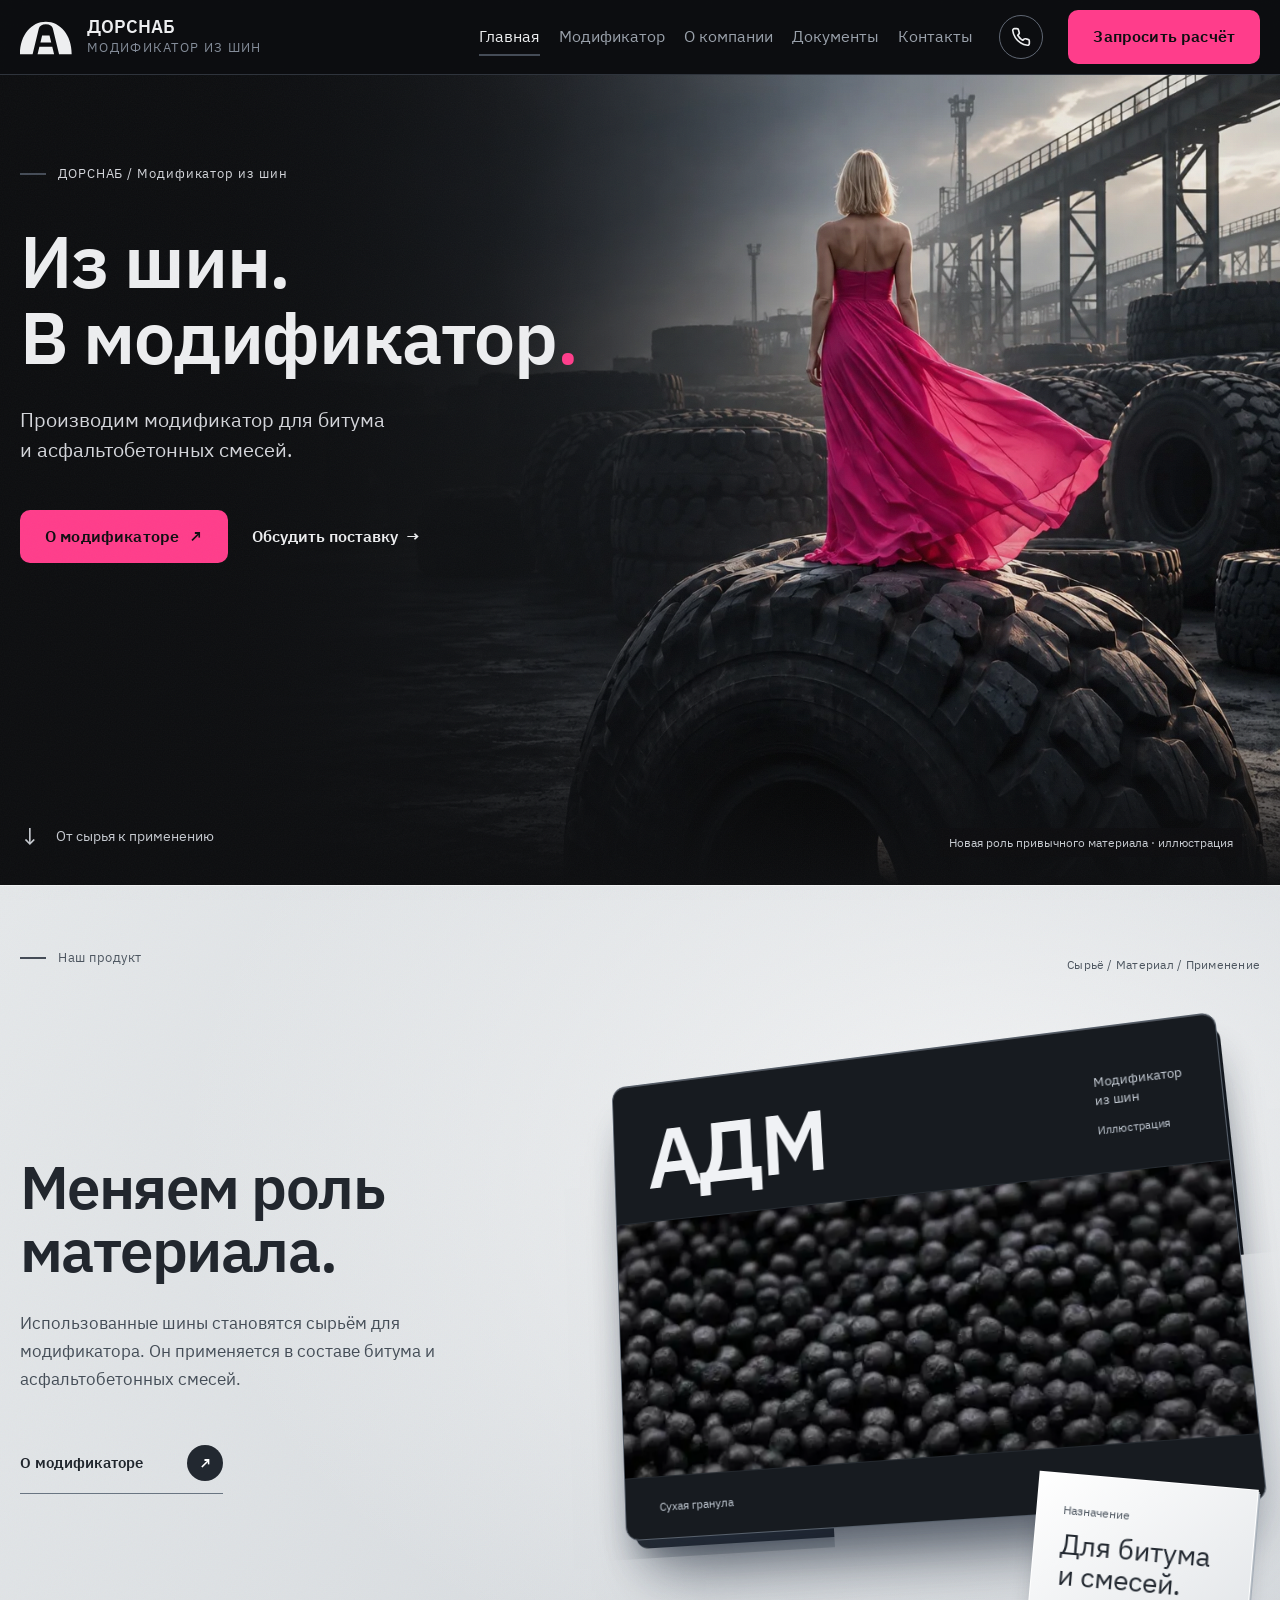
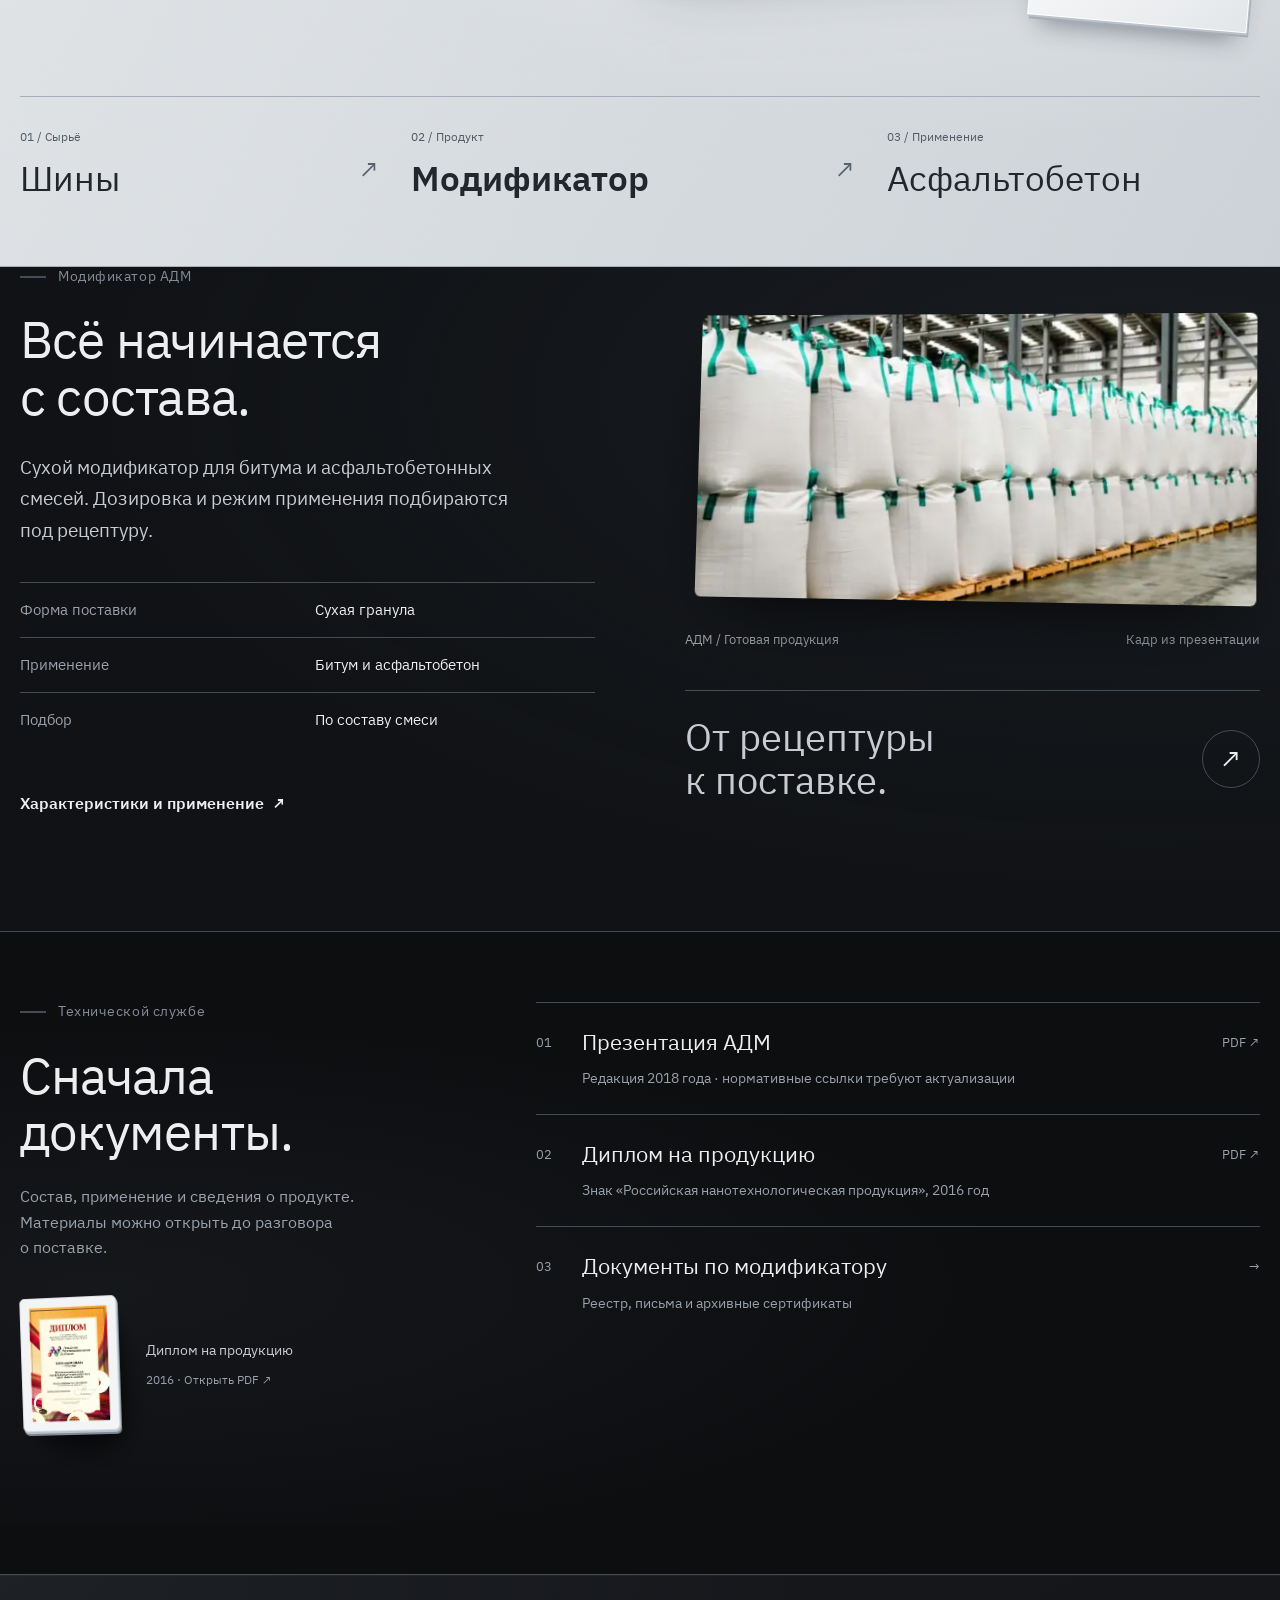
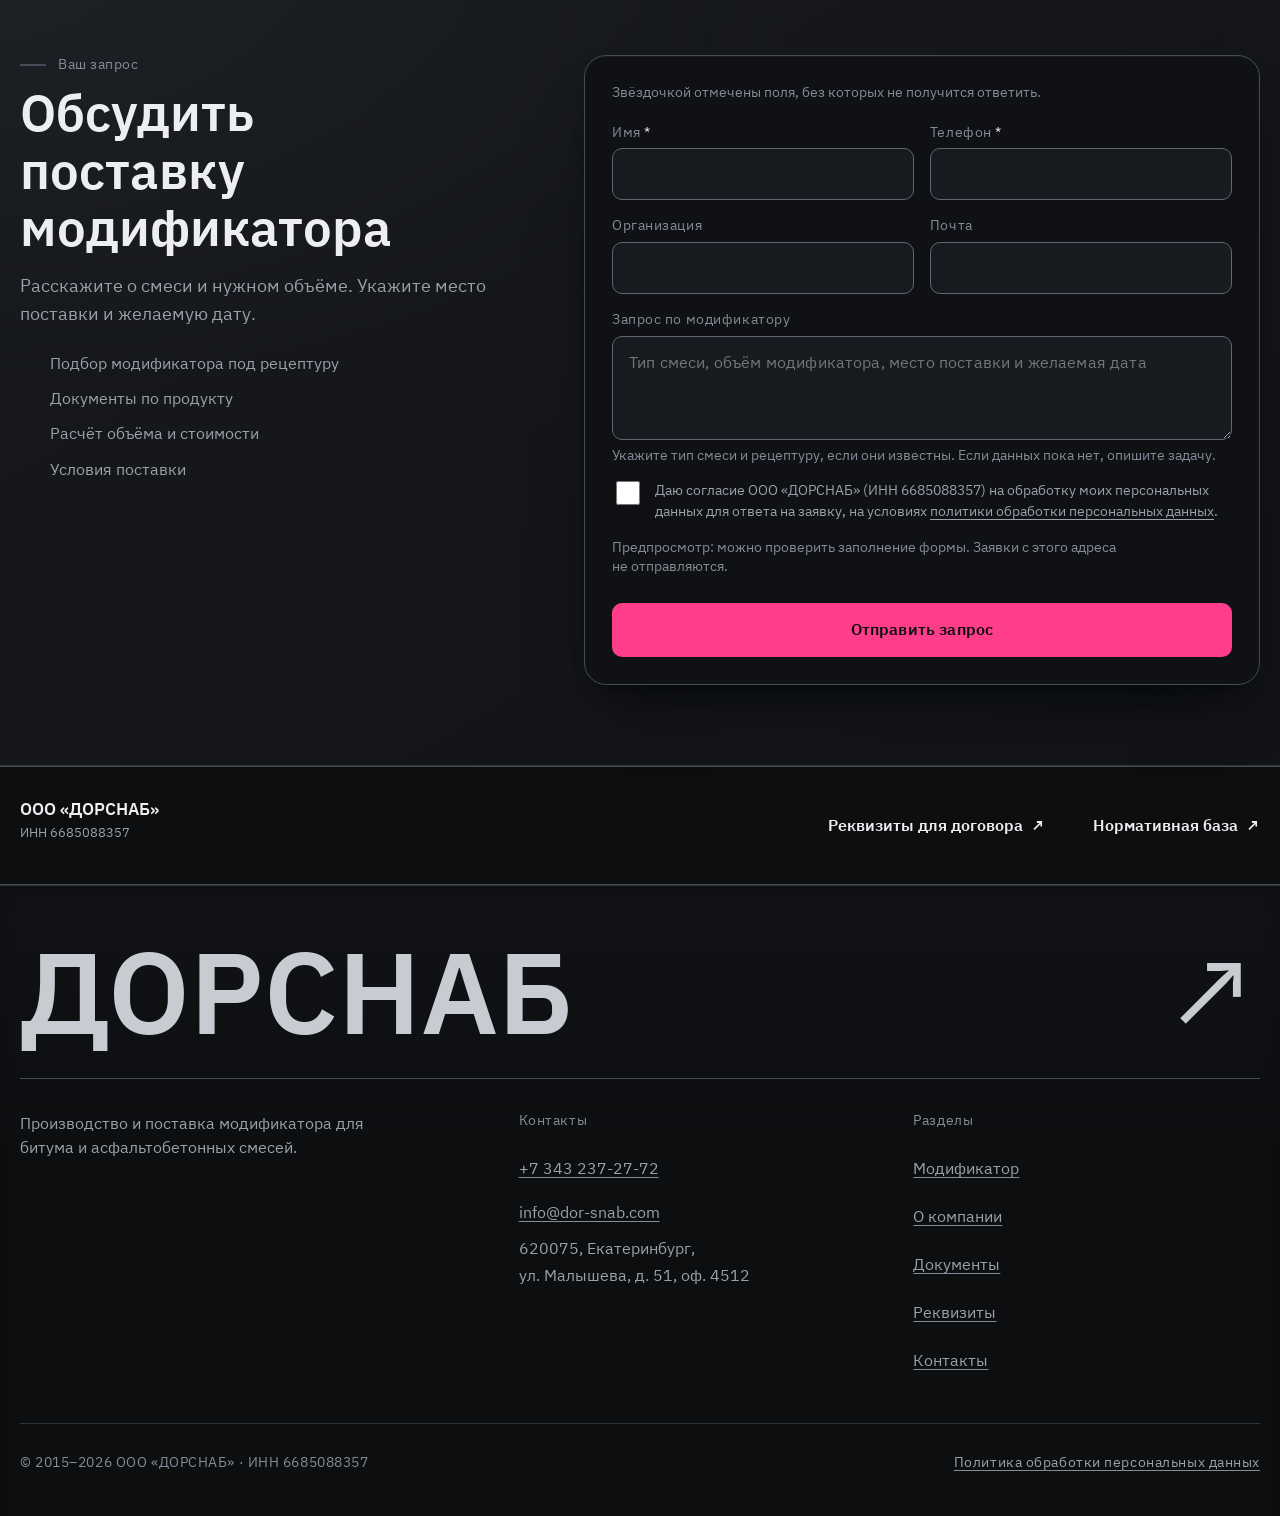
==== commit 941767c4: "Показать модификатор в объёмной витрине" ====
--- a/index.html
+++ b/index.html
@@ -26,7 +26,7 @@
 <link rel="stylesheet" href="assets/css/depth.css?v=20260917-modifier">
 <link rel="stylesheet" href="assets/css/relief.css?v=20260917-modifier">
 <script>document.documentElement.className+=' js';setTimeout(function(){if(!window.__dorsnabZhiv){var e=document.documentElement;e.className=e.className.replace(' js','')}},1800)</script>
-<link rel="stylesheet" href="assets/css/modifier.css?v=20260917-modifier"><script type="application/ld+json">{"@context":"https://schema.org","@type":"Organization","name":"ДОРСНАБ","legalName":"ООО «ДОРСНАБ»","url":"https://markmateriaai-crypto.github.io/dorsnab-preview/","description":"Производство и поставка модификатора для битума и асфальтобетонных смесей. Применение, характеристики, документы и запрос поставки.","telephone":"+7-343-237-27-72","email":"info@dor-snab.com","taxID":"6685088357","knowsAbout":["Модификатор битума","Модификатор асфальтобетонных смесей"]}</script></head>
+<link rel="stylesheet" href="assets/css/modifier.css?v=20260918-material"><script type="application/ld+json">{"@context":"https://schema.org","@type":"Organization","name":"ДОРСНАБ","legalName":"ООО «ДОРСНАБ»","url":"https://markmateriaai-crypto.github.io/dorsnab-preview/","description":"Производство и поставка модификатора для битума и асфальтобетонных смесей. Применение, характеристики, документы и запрос поставки.","telephone":"+7-343-237-27-72","email":"info@dor-snab.com","taxID":"6685088357","knowsAbout":["Модификатор битума","Модификатор асфальтобетонных смесей"]}</script></head>
 <body class="page-home">
 
 <a class="skip" href="#main">К содержимому</a>
@@ -65,7 +65,7 @@
 
       <source srcset="assets/img/tyres-hero-960.webp 960w, assets/img/tyres-hero-1536.webp 1536w" sizes="100vw" type="image/webp"><img src="assets/img/tyres-hero-1536.jpg" width="1536" height="1024" fetchpriority="high" alt="Женщина в ярком платье на шинах. Художественный образ переработки материала.">
     </source></picture>
-    <figcaption>Новая роль привычного материала · иллюстрация</figcaption>
+    <figcaption><span class="tyre-caption-detail">Новая роль привычного материала · </span>иллюстрация</figcaption>
   </figure>
   <div class="wrap tyre-hero-in">
     <p class="eyebrow">ДОРСНАБ / Модификатор из шин</p>
@@ -80,16 +80,32 @@
 </section>
 
 <section class="material-route" id="material" aria-labelledby="route-title">
-  <div class="wrap route-head">
+  <div class="wrap route-topline">
     <p class="eyebrow">Наш продукт</p>
-    <h2 id="route-title">Меняем роль<br>материала.</h2>
-    <p>Использованные шины становятся сырьём для модификатора. Он применяется в составе битума и асфальтобетонных смесей.</p>
-  </div>
-  <ol class="wrap route-steps">
-    <li><span class="route-index">01 / Сырьё</span><h3>Шины</h3><p>Резина, которой можно дать новое применение.</p></li>
-    <li><span class="route-index">02 / Продукт</span><h3>Модификатор</h3><p>Материал для изменения свойств битума и смеси.</p></li>
-    <li><span class="route-index">03 / Применение</span><h3>Асфальтобетон</h3><p>Добавка используется при приготовлении материала.</p></li>
-  </ol>
+    <span>Сырьё / Материал / Применение</span>
+  </div>
+  <div class="wrap route-composition">
+    <div class="route-copy">
+      <h2 id="route-title">Меняем роль<br>материала.</h2>
+      <p>Использованные шины становятся сырьём для модификатора. Он применяется в составе битума и асфальтобетонных смесей.</p>
+      <a class="route-link" href="produkciya.html">О модификаторе <span aria-hidden="true">↗</span></a>
+    </div>
+    <figure class="route-specimen relief-stage" data-relief>
+      <div class="relief-object specimen-object">
+        <div class="specimen-heading"><span>АДМ</span><span>Модификатор<br>из шин<small>Иллюстрация</small></span></div>
+        <img class="specimen-granules" src="assets/img/granula-adm.webp" width="560" height="235" loading="lazy" alt="Фактура чёрных гранул. Художественная иллюстрация.">
+        <div class="specimen-footer"><span>Сухая гранула</span></div>
+      </div>
+      <figcaption class="specimen-label"><span>Назначение</span><strong>Для битума<br>и смесей.</strong></figcaption>
+    </figure>
+  </div>
+  <div class="wrap">
+    <ol class="route-steps">
+      <li><span class="route-index">01 / Сырьё</span><h3>Шины</h3></li>
+      <li class="route-step-product"><span class="route-index">02 / Продукт</span><h3>Модификатор</h3></li>
+      <li><span class="route-index">03 / Применение</span><h3>Асфальтобетон</h3></li>
+    </ol>
+  </div>
 </section>
 
 <section class="modifier-product section" id="produkciya" aria-labelledby="product-title">
@@ -105,8 +121,8 @@
       </dl>
       <a class="btn-line" href="produkciya.html#harakteristiki">Характеристики и применение <span aria-hidden="true">↗</span></a>
     </div>
-    <figure class="modifier-stock">
-      <picture><source srcset="assets/img/bigbag-sklad-620.webp 620w, assets/img/bigbag-sklad.webp 900w" sizes="(max-width:760px) 92vw, 45vw" type="image/webp"><img src="assets/img/bigbag-sklad.jpg" width="1199" height="616" loading="lazy" alt="Модификатор АДМ в мягких контейнерах на складе"></source></picture>
+    <figure class="modifier-stock relief-stage" data-relief>
+      <div class="relief-object"><picture><source srcset="assets/img/bigbag-sklad-620.webp 620w, assets/img/bigbag-sklad.webp 900w" sizes="(max-width:760px) 92vw, 45vw" type="image/webp"><img src="assets/img/bigbag-sklad.jpg" width="1199" height="616" loading="lazy" alt="Модификатор АДМ в мягких контейнерах на складе"></source></picture></div>
       <figcaption><span>АДМ / Готовая продукция</span><span>Кадр из презентации</span></figcaption>
       <div class="stock-note"><span>От рецептуры<br>к поставке.</span><a href="#zapros" aria-label="Обсудить поставку модификатора">↗</a></div>
     </figure>
@@ -115,7 +131,9 @@
 
 <section class="modifier-documents section" id="home-documents" aria-labelledby="documents-title">
   <div class="wrap modifier-docs-grid">
-    <div><p class="eyebrow">Технической службе</p><h2 id="documents-title">Сначала <br>документы.</h2><p>Состав, применение и сведения о продукте. Материалы можно открыть до разговора о поставке.</p></div>
+    <div class="modifier-doc-intro"><p class="eyebrow">Технической службе</p><h2 id="documents-title">Сначала <br>документы.</h2><p>Состав, применение и сведения о продукте. Материалы можно открыть до разговора о поставке.</p>
+      <a class="home-document award-scan" href="assets/docs/diplom-znak-nanoprodukcii.pdf" target="_blank" rel="noopener"><span class="award-scan-in"><img src="assets/img/diplom-nanoprodukciya.webp" width="622" height="880" loading="lazy" alt="Диплом «Российская нанотехнологическая продукция»"></span><span>Диплом на продукцию<small>2016 · Открыть PDF ↗<span class="vh"> в новой вкладке</span></small></span></a>
+    </div>
     <div class="modifier-doc-links">
       <a href="assets/docs/prezentaciya-adm.pdf" target="_blank" rel="noopener"><span class="doc-order">01</span><span><b>Презентация АДМ</b><small>Редакция 2018 года · нормативные ссылки требуют актуализации</small></span><span class="doc-format">PDF ↗</span><span class="vh">Откроется в новой вкладке</span></a>
       <a href="assets/docs/diplom-znak-nanoprodukcii.pdf" target="_blank" rel="noopener"><span class="doc-order">02</span><span><b>Диплом на продукцию</b><small>Знак «Российская нанотехнологическая продукция», 2016 год</small></span><span class="doc-format">PDF ↗</span><span class="vh">Откроется в новой вкладке</span></a>
--- a/assets/css/modifier.css
+++ b/assets/css/modifier.css
@@ -14,16 +14,37 @@
 .tyre-hero .btn-line { color: var(--text); }
 .tyre-scroll { margin-top: auto; font-size: 14px; color: #c8ccd2; display: flex; gap: 16px; align-items: center; text-decoration: none; }
 .tyre-scroll > span { font-size: 24px; }
-.material-route { background: #e6e5e1; color: #222427; padding-block: clamp(52px,7vw,98px); --text-dim: #55585d; --text: #222427; --text-quiet: #55585d; }
-.route-head { display: grid; grid-template-columns: minmax(0, .55fr) minmax(0, 1.2fr) minmax(0, 1fr); gap: 40px; align-items: start; }
-.route-head .eyebrow { font-size: 13px; color: #55585d; margin-top: 8px; }
-.route-head h2, .modifier-product h2, .modifier-documents h2, .modifier-about h2 { font: 400 clamp(32px, 4vw, 58px)/1.1 var(--f-display); letter-spacing: -.015em; }
-.route-head > p:last-child { font-size: 18px; line-height: 1.65; margin-top: 7px; color: #45494e; }
-.route-steps { list-style: none; display: grid; grid-template-columns: repeat(3, minmax(0,1fr)); gap: 40px; margin-top: 60px; }
-.route-steps li { border-top: 1px solid #969996; padding-top: 20px; }
-.route-index { font-size: 13px; color: #55585d; }
-.route-steps h3 { font-size: clamp(24px,2.7vw,38px); font-weight: 400; line-height: 1.2; margin-block: 22px 12px; overflow-wrap: anywhere; }
-.route-steps p { font-size: 16px; color: #45494e; max-width: 22em; line-height: 1.55; overflow-wrap: anywhere; }
+/* Витрина материала. */
+.material-route { position: relative; isolation: isolate; background: radial-gradient(ellipse at 77% 28%, #f3f4f5, transparent 58%), linear-gradient(120deg, #e5e8ea, #ced3d8); color: #22272e; padding-block: clamp(40px,5vw,72px) clamp(44px,5vw,76px); --text-dim: #4d5660; --text: #22272e; --text-quiet: #4d5660; box-shadow: inset 0 1px 0 #fff8, inset 0 -1px 0 #a6afb9; overflow: clip; }
+.material-route::before { content: ''; position: absolute; inset: 0; z-index: -1; opacity: .2; pointer-events: none; background-image: url("data:image/svg+xml,%3Csvg xmlns='http://www.w3.org/2000/svg' width='180' height='180'%3E%3Cfilter id='n'%3E%3CfeTurbulence type='fractalNoise' baseFrequency='.74' numOctaves='3' stitchTiles='stitch'/%3E%3C/filter%3E%3Cpath fill='%23596470' opacity='.2' filter='url(%23n)' d='M0 0h180v180H0z'/%3E%3C/svg%3E"); }
+.route-topline { display: flex; justify-content: space-between; align-items: center; gap: 24px; color: #4d5660; }
+.route-topline .eyebrow { font-size: 13px; color: inherit; }
+.route-topline > span { font-size: 12px; letter-spacing: .02em; }
+.route-composition { display: grid; grid-template-columns: minmax(0,.88fr) minmax(0,1.12fr); align-items: center; gap: clamp(30px,5vw,76px); padding-block: 46px 72px; }
+.route-copy h2 { font: 600 clamp(36px,4.7vw,68px)/1.05 var(--f-display); letter-spacing: -.025em; }
+.route-copy > p { overflow-wrap: break-word; font-size: 17px; line-height: 1.65; max-width: 25em; margin-top: 28px; color: #444d57; }
+.route-link { display: inline-flex; flex-wrap: wrap; max-width: 100%; align-items: center; gap: 44px; margin-top: 28px; padding-block: 12px; border-bottom: 1px solid #697582; font-size: 15px; font-weight: 600; text-decoration: none; color: #20262d; }
+.route-link > span { flex: 0 0 36px; display: grid; place-items: center; width: 36px; height: 36px; border-radius: 50%; background: #222830; color: #fff; transition: background .2s, color .2s; }
+.route-specimen { margin: 0; min-width: 0; padding: 0 12px 0 0; --relief-base-x: 7deg; --relief-base-y: -9deg; --relief-base-z: -4deg; }
+.specimen-object { padding: clamp(20px,2.8vw,38px) 0 22px; margin: 16px 16px 22px 0; background: #171b20; border: 1px solid #58616c; border-radius: 14px; color: #f0f2f5; box-shadow: inset 0 1px 0 #9ba4af66, 0 35px 42px -18px #222c3b70, 0 65px 65px -40px #222c3b99; }
+.route-specimen .specimen-object::before { border-radius: 14px; transform: translate3d(5px,10px,-10px); box-shadow: 0 24px 38px -10px #28354166; }
+.specimen-heading { display: flex; flex-wrap: wrap; align-items: center; justify-content: space-between; gap: 24px; padding-inline: clamp(20px,2.8vw,38px); }
+.specimen-heading > span:first-child { font-size: clamp(54px,7vw,100px); font-weight: 600; letter-spacing: -.04em; line-height: 1; }
+.specimen-heading > span:last-child { min-width: 0; max-width: 100%; overflow-wrap: anywhere; font-size: 13px; line-height: 1.5; color: #c9d0d9; }
+.specimen-granules { display: block; width: 100%; height: auto; margin-top: 24px; border-block: 1px solid #7a879326; }
+.specimen-footer { display: flex; justify-content: space-between; flex-wrap: wrap; gap: 8px 24px; padding: 20px clamp(20px,2.8vw,38px) 0; font-size: 12px; color: #bfc7d1; }
+.specimen-label { position: relative; z-index: 1; margin: -62px -5px 0 auto; display: grid; gap: 10px; width: clamp(9em,48%,220px); max-width: calc(100% - 16px); padding: clamp(16px,2vw,26px); transform: rotate(5deg); border: 1px solid #fff; background: linear-gradient(140deg, #fff, #e3e6e9); color: #222830; box-shadow: 1px 2px 0 #bbc2c9, 2px 4px 0 #a4adb7, 0 18px 24px -12px #171f2b75; }
+.specimen-label > span:first-child { font-size: 12px; color: #4d5660; }
+.specimen-label strong { min-width: 0; overflow-wrap: anywhere; font-size: clamp(21px,2.2vw,30px); line-height: 1.1; font-weight: 400; }
+.specimen-heading small { display: block; font-size: 11px; color: #bfc7d1; margin-top: 12px; }
+.route-steps { list-style: none; padding: 0; display: grid; grid-template-columns: minmax(0,.85fr) minmax(0,1.15fr) minmax(0,1fr); border-top: 1px solid #a6afb9; margin: 0; }
+.route-steps li { position: relative; padding: 25px 30px 4px 0; }
+.route-steps li + li { padding-left: 40px; }
+.route-steps li + li::before { content: '↗'; position: absolute; top: 50%; left: -12px; font-size: 25px; color: #56616c; }
+.route-index { font-size: 12px; color: #505b67; }
+.route-steps h3 { font-size: clamp(22px,2.7vw,36px); font-weight: 400; line-height: 1.15; margin-top: 10px; overflow-wrap: anywhere; }
+.route-step-product h3 { font-weight: 600; }
+.modifier-product h2, .modifier-documents h2, .modifier-about h2 { font: 400 clamp(32px,4vw,58px)/1.1 var(--f-display); letter-spacing: -.015em; }
 .modifier-product { padding-block: clamp(60px,8vw,120px); }
 .modifier-product-grid { display: grid; grid-template-columns: minmax(0,1fr) minmax(0,1fr); gap: clamp(32px,7vw,100px); align-items: start; }
 .modifier-product-copy .eyebrow, .modifier-documents .eyebrow, .modifier-about .eyebrow { margin-bottom: 25px; }
@@ -42,7 +63,7 @@
 .stock-note > a { display: grid; place-items: center; width: 58px; height: 58px; border-radius: 50%; border: 1px solid var(--line-strong); text-decoration: none; font-size: 27px; flex-shrink: 0; }
 .modifier-documents { border-top: 1px solid var(--line-strong); padding-block: 70px 95px; }
 .modifier-docs-grid { display: grid; grid-template-columns: minmax(0,.8fr) minmax(0,1.3fr); gap: 70px; }
-.modifier-docs-grid > div:first-child > p:last-child { font-size: 16px; color: var(--text-dim); max-width: 23em; margin-top: 25px; }
+.modifier-docs-grid > div:first-child > p:not(.eyebrow) { font-size: 16px; color: var(--text-dim); max-width: 23em; margin-top: 25px; }
 .modifier-doc-links > a { display: grid; grid-template-columns: 24px minmax(0,1fr) 54px; align-items: start; gap: 22px; padding: 25px 0; border-top: 1px solid var(--line-strong); text-decoration: none; }
 .doc-order, .doc-format { font-size: 13px; color: var(--text-dim); padding-top: 5px; }
 .doc-format { text-align: right; }
@@ -60,30 +81,47 @@
 .page-product .page-head h1 { max-width: 17em; }
 .page-product .group-num { color: var(--text-dim); }
 @media (hover:hover) { .modifier-doc-links a:hover b, .tyre-scroll:hover, .stock-note a:hover { color: var(--pink-hover); } }
-@media (min-width:761px) and (max-width:1100px) { .tyre-hero h1 { font-size: 6.7vw; } .route-head { grid-template-columns: minmax(0,1fr) minmax(0,1fr); } .route-head .eyebrow { grid-column: 1/-1; } .modifier-docs-grid { gap: 35px; } .about-detail-row { grid-template-columns: 24px minmax(0,1fr) minmax(0,1.4fr); } .about-detail-row a { grid-column: 3; } }
+@media (min-width:761px) and (max-width:1100px) { .tyre-hero h1 { font-size: 6.7vw; } .modifier-docs-grid { gap: 35px; } .about-detail-row { grid-template-columns: 24px minmax(0,1fr) minmax(0,1.4fr); } .about-detail-row a { grid-column: 3; } }
 @media (max-width:760px) {
-  .tyre-hero { min-height: 0; padding-top: 0; display: flex; flex-direction: column; }
-  .tyre-hero-in { padding-block: 32px 0; display: block; }
-  .tyre-hero .eyebrow { margin-bottom: 22px; font-size: 12px; }
-  .tyre-hero h1 { font-size: clamp(36px, 9.2vw, 66px); letter-spacing: -.02em; max-width: none; }
-  .tyre-hero-lead { font-size: 17px; margin-top: 23px; max-width: 27em; }
+  .tyre-hero { min-height: min(860px, calc(100svh - 72px)); padding-top: 0; }
+  .tyre-hero-in { padding-block: 24px 28px; }
+  .tyre-hero .eyebrow { margin-bottom: clamp(255px, 66vw, 440px); font-size: 11px; letter-spacing: .05em; text-shadow: 0 1px 8px #000; }
+  .tyre-hero h1 { font-size: clamp(36px, 9.2vw, 66px); letter-spacing: -.02em; max-width: 100%; overflow-wrap: break-word; margin-top: auto; }
+  .tyre-hero-lead { font-size: 16px; margin-top: 16px; max-width: 27em; }
   .desktop-break { display: none; }
-  .tyre-hero .hero-cta { gap: 16px 24px; margin-block: 23px 0; }
-  .tyre-hero .hero-cta .btn { font-size: 14px; padding-inline: 20px; }
-  .tyre-hero .hero-cta .btn-line { font-size: 14px; }
+  .tyre-hero .hero-cta { gap: 16px 24px; margin-block: 24px 0; width: 100%; }
+  .tyre-hero .hero-cta .btn { font-size: 14px; padding-inline: 20px; flex: 1 1 100%; justify-content: space-between; }
+  .tyre-hero .hero-cta .btn-line { font-size: 14px; margin-inline: auto; }
   .tyre-scroll { display: none; }
-  .tyre-hero-image { position: relative; inset: auto; z-index: auto; order: 2; height: clamp(360px,112vw,660px); margin-top: 10px; }
-  .tyre-hero-image img { object-position: 72% 50%; }
-  .tyre-hero-image::after { background: linear-gradient(180deg, #0d0e10 0%, rgba(13,14,16,.2) 15%, transparent 30%, transparent 77%, #0d0e10 100%); }
-  .tyre-hero-image figcaption { right: 16px; bottom: 14px; font-size: 10px; }
-  .route-head { display: block; }
-  .route-head .eyebrow { margin-bottom: 22px; }
-  .route-head > p:last-child { margin-top: 25px; font-size: 17px; }
-  .route-steps { grid-template-columns: minmax(0,1fr); gap: 25px; margin-top: 36px; }
-  .route-steps li { display: grid; grid-template-columns: minmax(0,.65fr) minmax(0,1fr); column-gap: 20px; }
-  .route-index { grid-column: 1; grid-row: 1 / 3; padding-top: 3px; font-size: 12px; }
-  .route-steps h3 { margin: 0 0 10px; font-size: 24px; }
-  .route-steps p { grid-column: 2; font-size: 15px; }
+  .tyre-hero-image { background: #0d0e10; }
+  .tyre-hero-image picture { position: relative; height: clamp(460px, 135vw, 800px); }
+  .tyre-hero-image img { object-position: 75% 0; }
+  .tyre-hero-image::after { display: none; }
+  .tyre-hero-image picture::after { content: ''; position: absolute; inset: 0; background: linear-gradient(180deg, rgba(13,14,16,.68) 0%, transparent 20%, transparent 48%, rgba(13,14,16,.74) 75%, #0d0e10 100%); }
+  .tyre-hero-image figcaption { right: 16px; top: 58px; bottom: auto; max-width: 8em; text-align: right; font-size: 10px; line-height: 1.4; background: #0d0e10c9; padding: 4px 6px; }
+  .tyre-caption-detail { display: none; }
+  .route-topline > span { display: none; }
+  .route-topline .eyebrow { font-size: 12px; }
+  .route-composition { grid-template-columns: minmax(0,1fr); gap: 30px; padding-block: 28px 42px; }
+  .route-copy { display: contents; }
+  .route-copy h2 { grid-row: 1; font-size: clamp(34px,8.5vw,54px); }
+  .route-copy > p { grid-row: 3; font-size: 16px; margin: 0; }
+  .route-link { grid-row: 4; justify-self: start; gap: 16px 24px; margin: -12px 0 0; }
+  .route-specimen { grid-row: 2; width: min(100%,560px); justify-self: center; padding: 8px 8px 0; --relief-base-x: 4deg; --relief-base-y: -5deg; --relief-base-z: -3deg; }
+  .route-specimen .specimen-object { margin: 6px 8px 20px 0; padding-top: 24px; }
+  .specimen-heading { padding-inline: 20px; gap: 16px; }
+  .specimen-heading > span:first-child { font-size: clamp(52px,15vw,78px); }
+  .specimen-heading > span:last-child { font-size: 12px; }
+  .specimen-granules { margin-top: 20px; }
+  .specimen-footer { padding: 16px 20px 0; font-size: 11px; }
+  .specimen-label { margin: -52px 0 0 auto; padding: 16px; gap: 8px; }
+  .specimen-label strong { min-width: 0; overflow-wrap: anywhere; font-size: 22px; }
+  .specimen-label > span:first-child { font-size: 11px; }
+  .route-steps { grid-template-columns: minmax(0,1fr); }
+  .route-steps li, .route-steps li + li { display: flex; flex-wrap: wrap; align-items: baseline; gap: 10px 16px; padding: 20px 0; border-bottom: 1px solid #a6afb9; }
+  .route-steps li + li::before { display: none; }
+  .route-index { flex: 1 1 7em; min-width: 0; overflow-wrap: anywhere; }
+  .route-steps h3 { flex: 2 1 8em; min-width: 0; font-size: 22px; margin: 0; }
   .modifier-product-grid, .modifier-docs-grid { grid-template-columns: minmax(0,1fr); gap: 38px; }
   .modifier-product-lead { font-size: 17px; }
   .stock-note { margin-top: 25px; }
@@ -96,4 +134,18 @@
   .about-detail-row { grid-template-columns: 20px minmax(0,1fr); gap: 14px; }
   .about-detail-row p, .about-detail-row a { grid-column: 2; }
 }
-@media print { .tyre-hero-image { display: none; } .tyre-hero { min-height: 0; } .tyre-hero-in { padding-block: 20px; } .tyre-scroll { display: none; } .route-head, .route-steps, .modifier-product-grid, .modifier-docs-grid { display: block; } }
+@media print { .tyre-hero-image { display: none; } .tyre-hero { min-height: 0; } .tyre-hero-in { padding-block: 20px; } .tyre-scroll { display: none; } .route-composition, .route-steps, .modifier-product-grid, .modifier-docs-grid { display: block; } .route-specimen { display: none; } }
+
+/* Общий свет связывает витрину, поставку и документы на главной. */
+.page-home .modifier-product { background: radial-gradient(ellipse at 90% 20%, #333b473b, transparent 65%), #101215; }
+.page-home .modifier-stock { --relief-base-x: 3deg; --relief-base-y: -5deg; --relief-base-z: 1deg; padding-top: 30px; }
+.page-home .modifier-stock .relief-object { margin: 10px 10px 30px; }
+.page-home .modifier-documents { background: radial-gradient(ellipse at 8% 60%, #5662731c, transparent 55%); }
+.home-document { max-width: none; min-width: 0; display: flex; flex-direction: row; align-items: center; gap: 26px; margin-top: 36px; color: var(--concrete); text-decoration: none; font-size: 14px; }
+.home-document .award-scan-in { flex: 0 0 100px; display: block; }
+.home-document img { display: block; width: 100%; height: auto; border-radius: 4px; }
+.home-document > span:last-child { min-width: 0; overflow-wrap: anywhere; }
+.home-document small { display: block; margin-top: 8px; color: var(--text-dim); font-size: 12px; }
+@media (hover:hover) and (pointer:fine) { .route-link:hover > span { background: var(--pink); color: #17191d; } .home-document:hover { color: var(--pink-hover); } }
+@media (max-width:760px) { .page-home .modifier-stock { padding-top: 0; } .home-document { margin-top: 28px; gap: 22px; } .home-document .award-scan-in { flex-basis: 76px; } }
+@media (prefers-reduced-motion:reduce) { .route-link > span { transition: none; } }
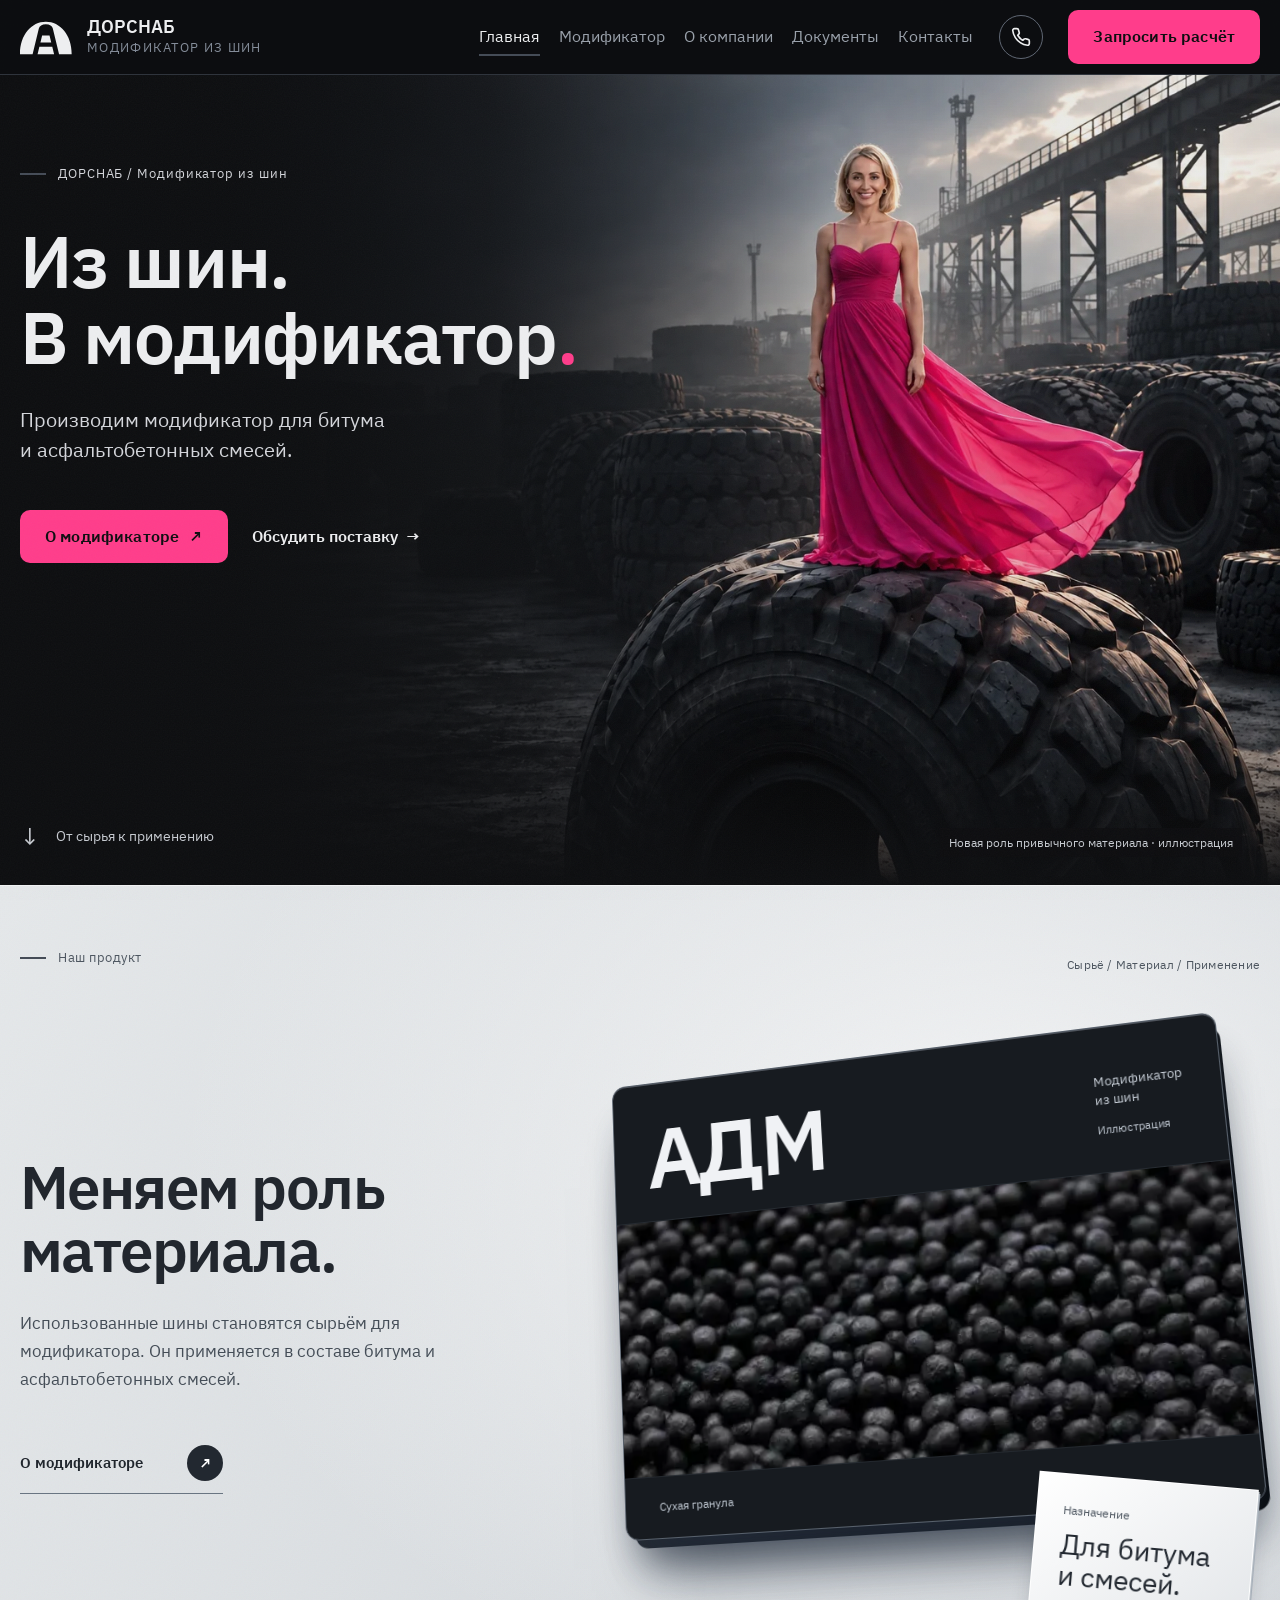
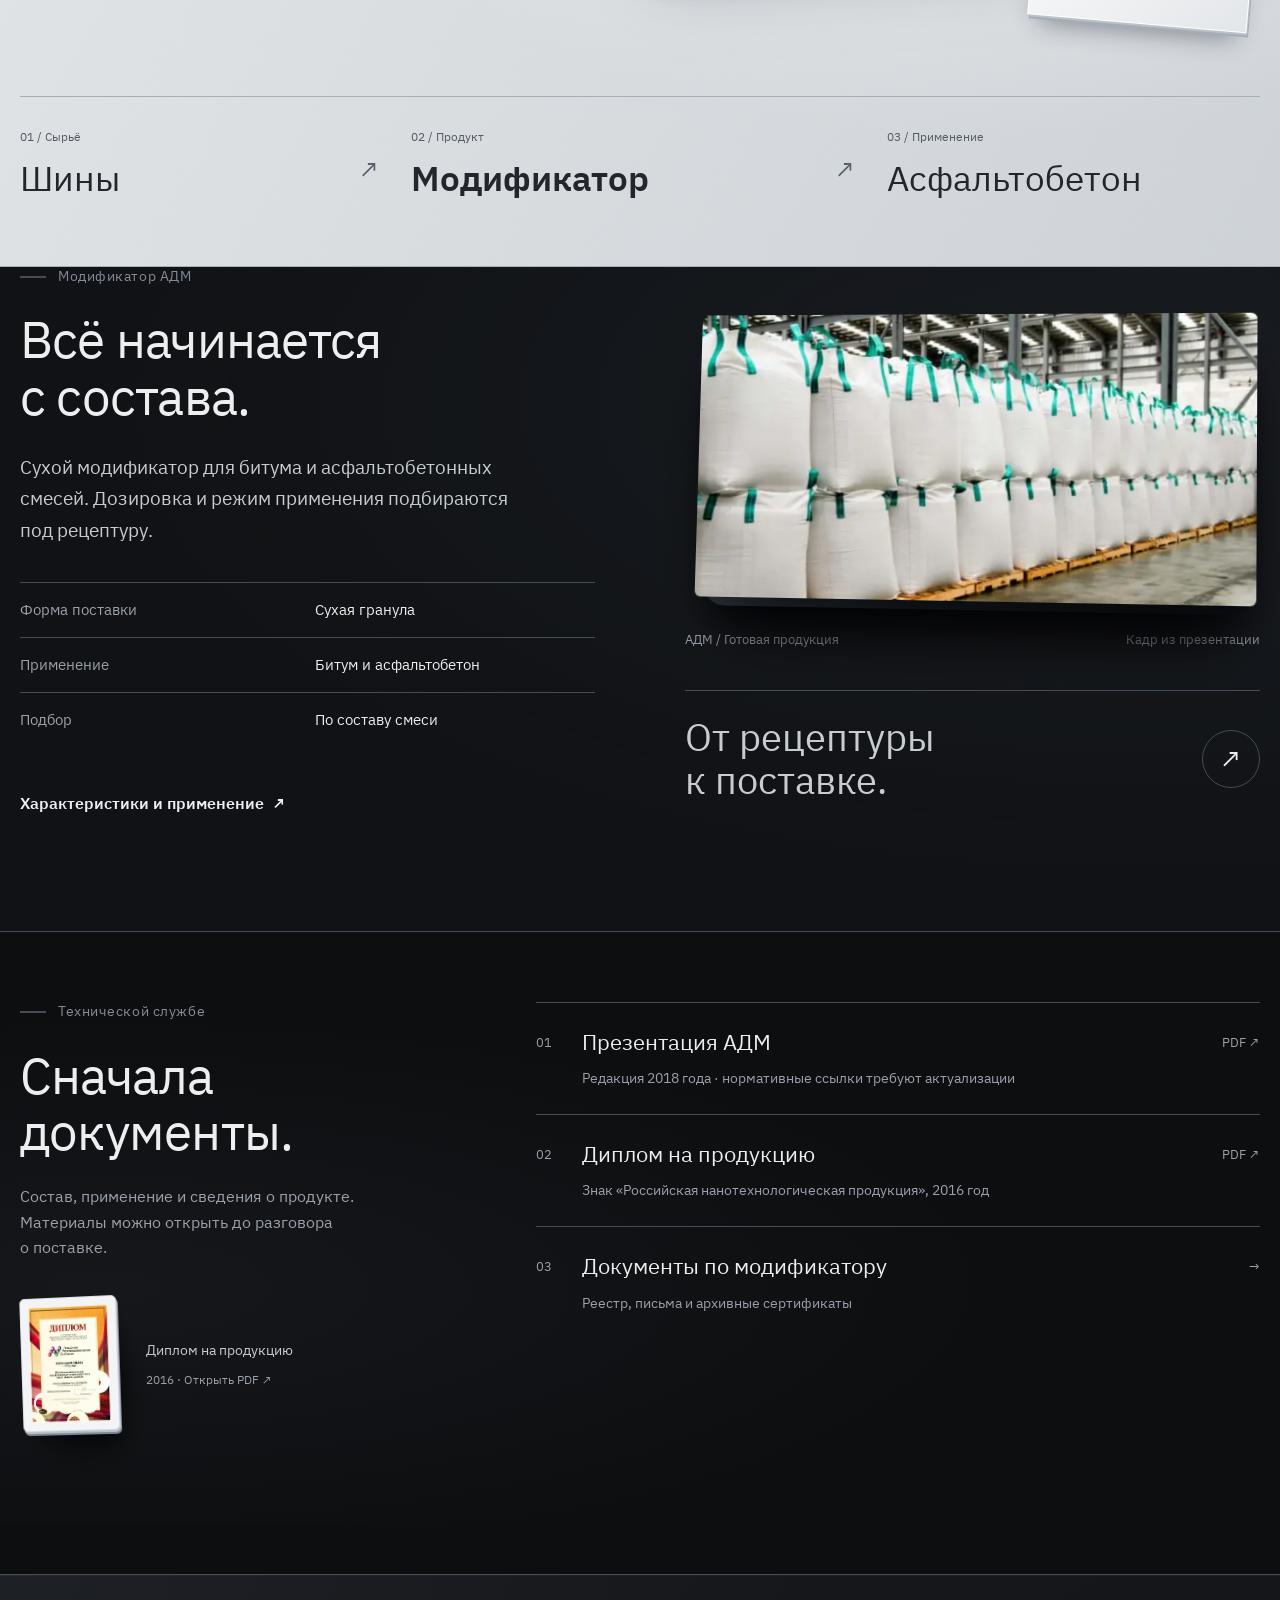
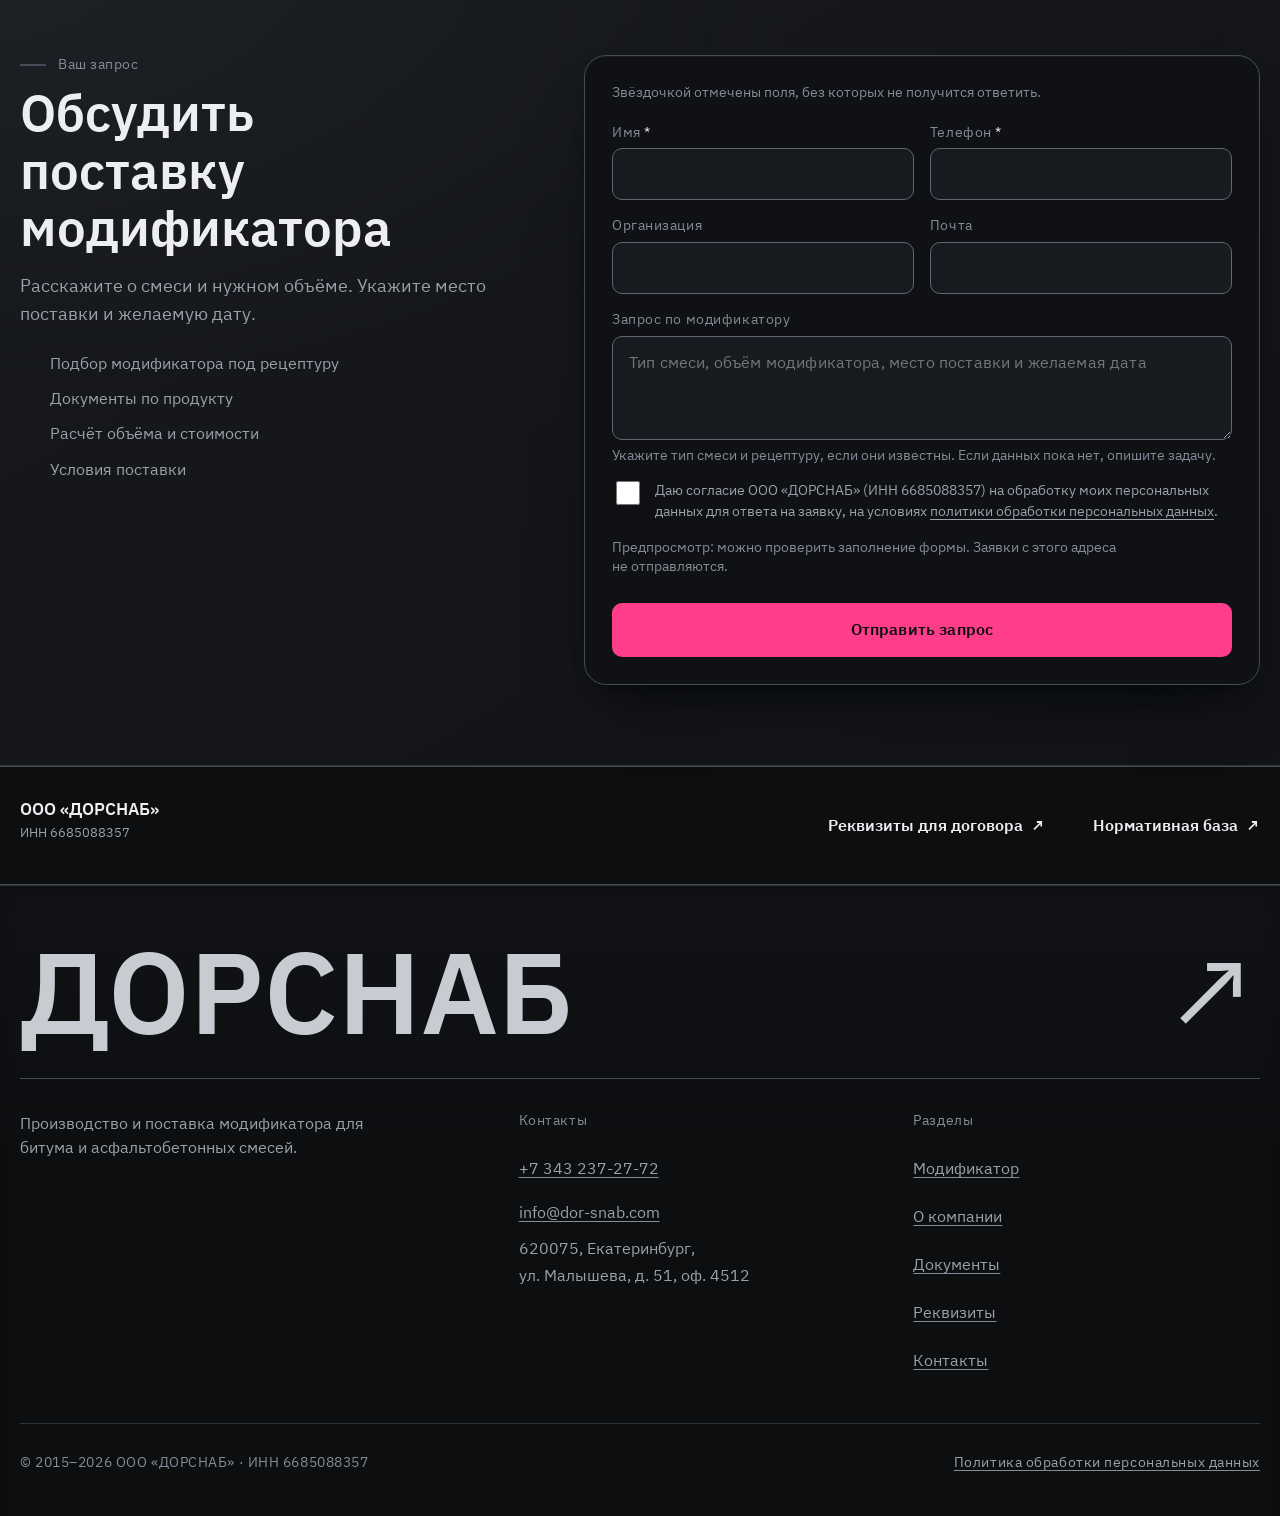
==== commit e7d562bb: "Обновить портрет Юлии на главном экране" ====
--- a/index.html
+++ b/index.html
@@ -13,7 +13,7 @@
 <meta property="og:type" content="website">
 <meta property="og:url" content="https://markmateriaai-crypto.github.io/dorsnab-preview/">
 <meta property="og:locale" content="ru_RU">
-<meta property="og:image" content="https://markmateriaai-crypto.github.io/dorsnab-preview/assets/img/tyres-hero-1536.jpg">
+<meta property="og:image" content="https://markmateriaai-crypto.github.io/dorsnab-preview/assets/img/yulia-facing-1536.jpg">
 <meta property="og:image:alt" content="ДОРСНАБ: модификатор из шин. Художественная иллюстрация.">
 <link rel="icon" href="data:image/svg+xml,%3Csvg%20xmlns='http://www.w3.org/2000/svg'%20viewBox='-2.1%20-8.6%2053%2053'%3E%3Crect%20x='-2.1'%20y='-8.6'%20width='53'%20height='53'%20fill='%230d0e10'/%3E%3Cpath%20fill='%23edeef0'%20fill-rule='evenodd'%20d='M0%2033.2C0%2015%2010.8%202.6%2024.4%202.6S48.8%2015%2048.8%2033.2H36.9L31%208.9c-.5-2.2-2.9-3.9-6.6-3.9s-6%201.7-6.6%203.9L11.9%2033.2H0Zm16.6%200%201.7-7h12.2l1.7%207H16.6Zm2.7-11.1%201.6-6.5h7l1.6%206.5h-10.2Z'/%3E%3C/svg%3E">
 <link rel="preload" href="assets/fonts/ibm-plex-sans-400-cyrillic.woff2" as="font" type="font/woff2" crossorigin>
@@ -63,7 +63,7 @@
   <figure class="tyre-hero-image">
     <picture>
 
-      <source srcset="assets/img/tyres-hero-960.webp 960w, assets/img/tyres-hero-1536.webp 1536w" sizes="100vw" type="image/webp"><img src="assets/img/tyres-hero-1536.jpg" width="1536" height="1024" fetchpriority="high" alt="Женщина в ярком платье на шинах. Художественный образ переработки материала.">
+      <source srcset="assets/img/yulia-facing-960.webp 960w, assets/img/yulia-facing-1536.webp 1536w" sizes="100vw" type="image/webp"><img src="assets/img/yulia-facing-1536.jpg" width="1536" height="1024" fetchpriority="high" alt="Юлия в ярко-розовом платье стоит на шине лицом к зрителю. Художественная иллюстрация.">
     </source></picture>
     <figcaption><span class="tyre-caption-detail">Новая роль привычного материала · </span>иллюстрация</figcaption>
   </figure>
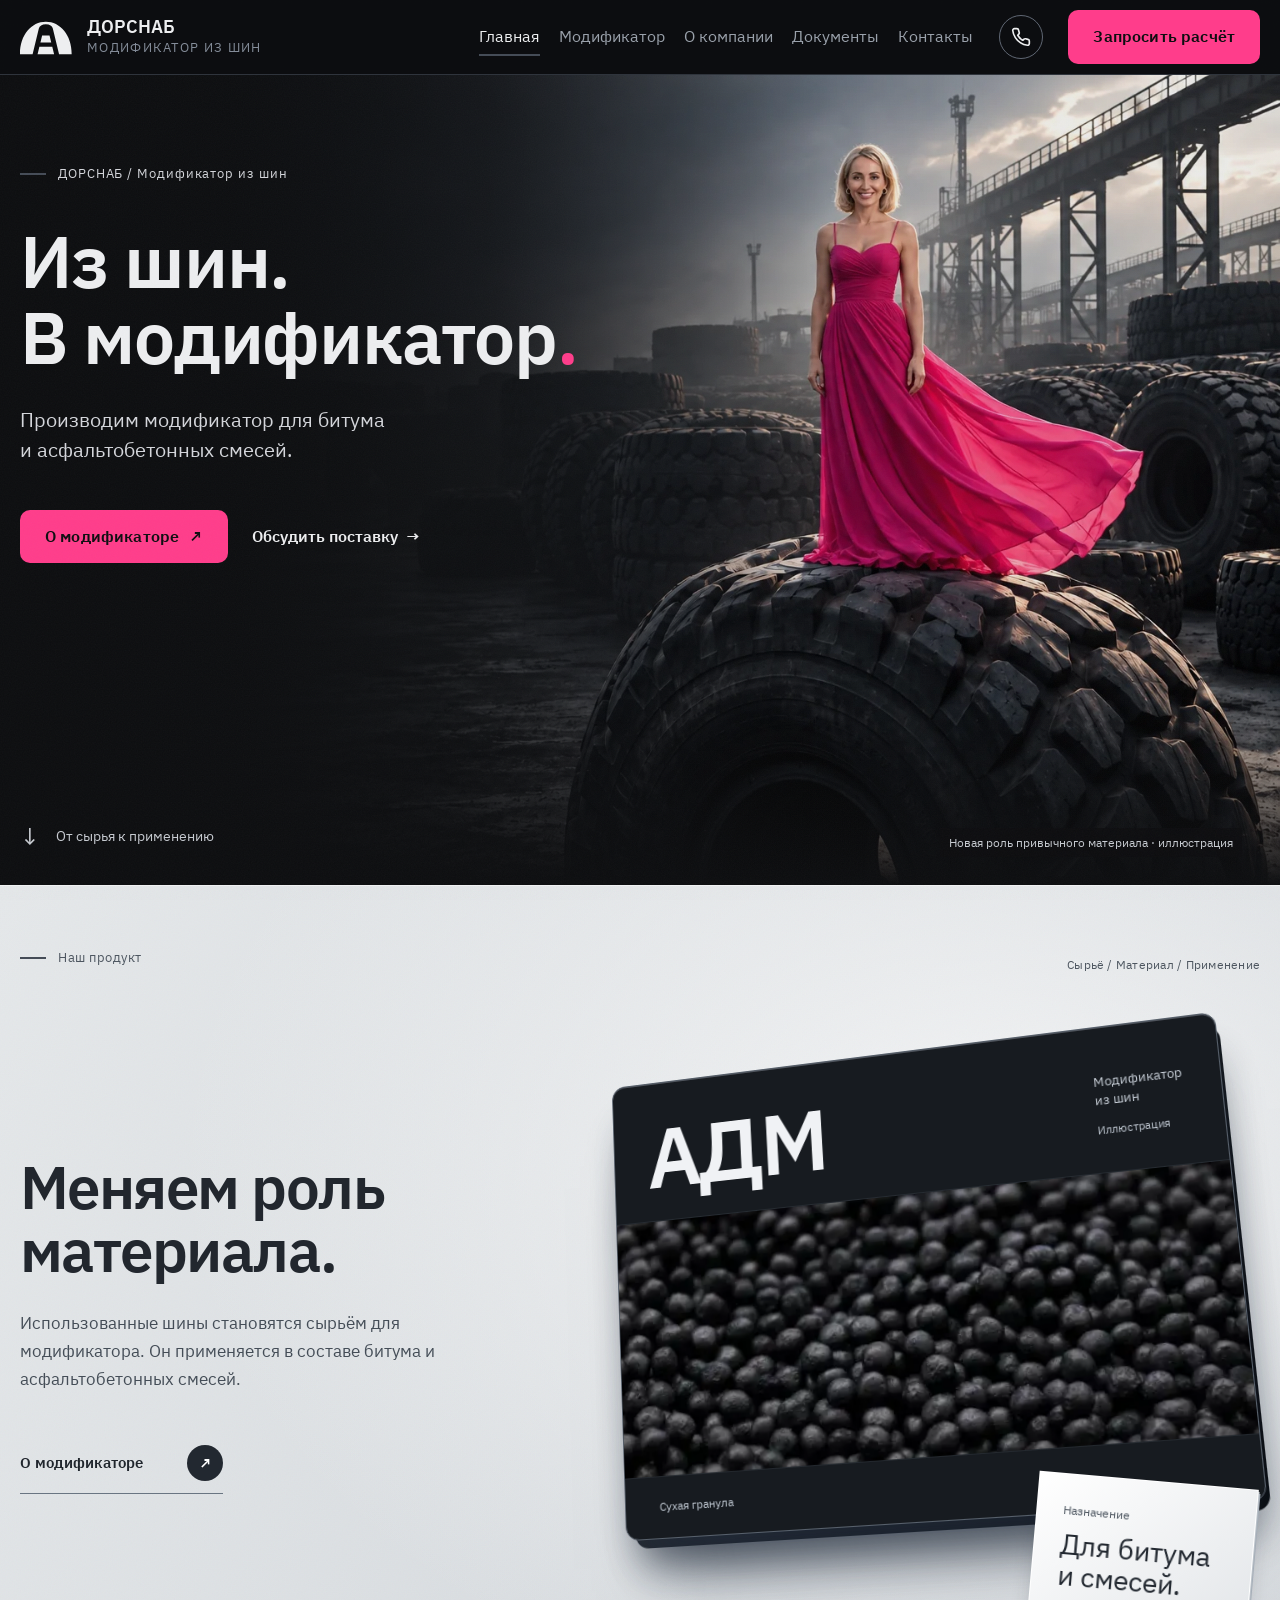
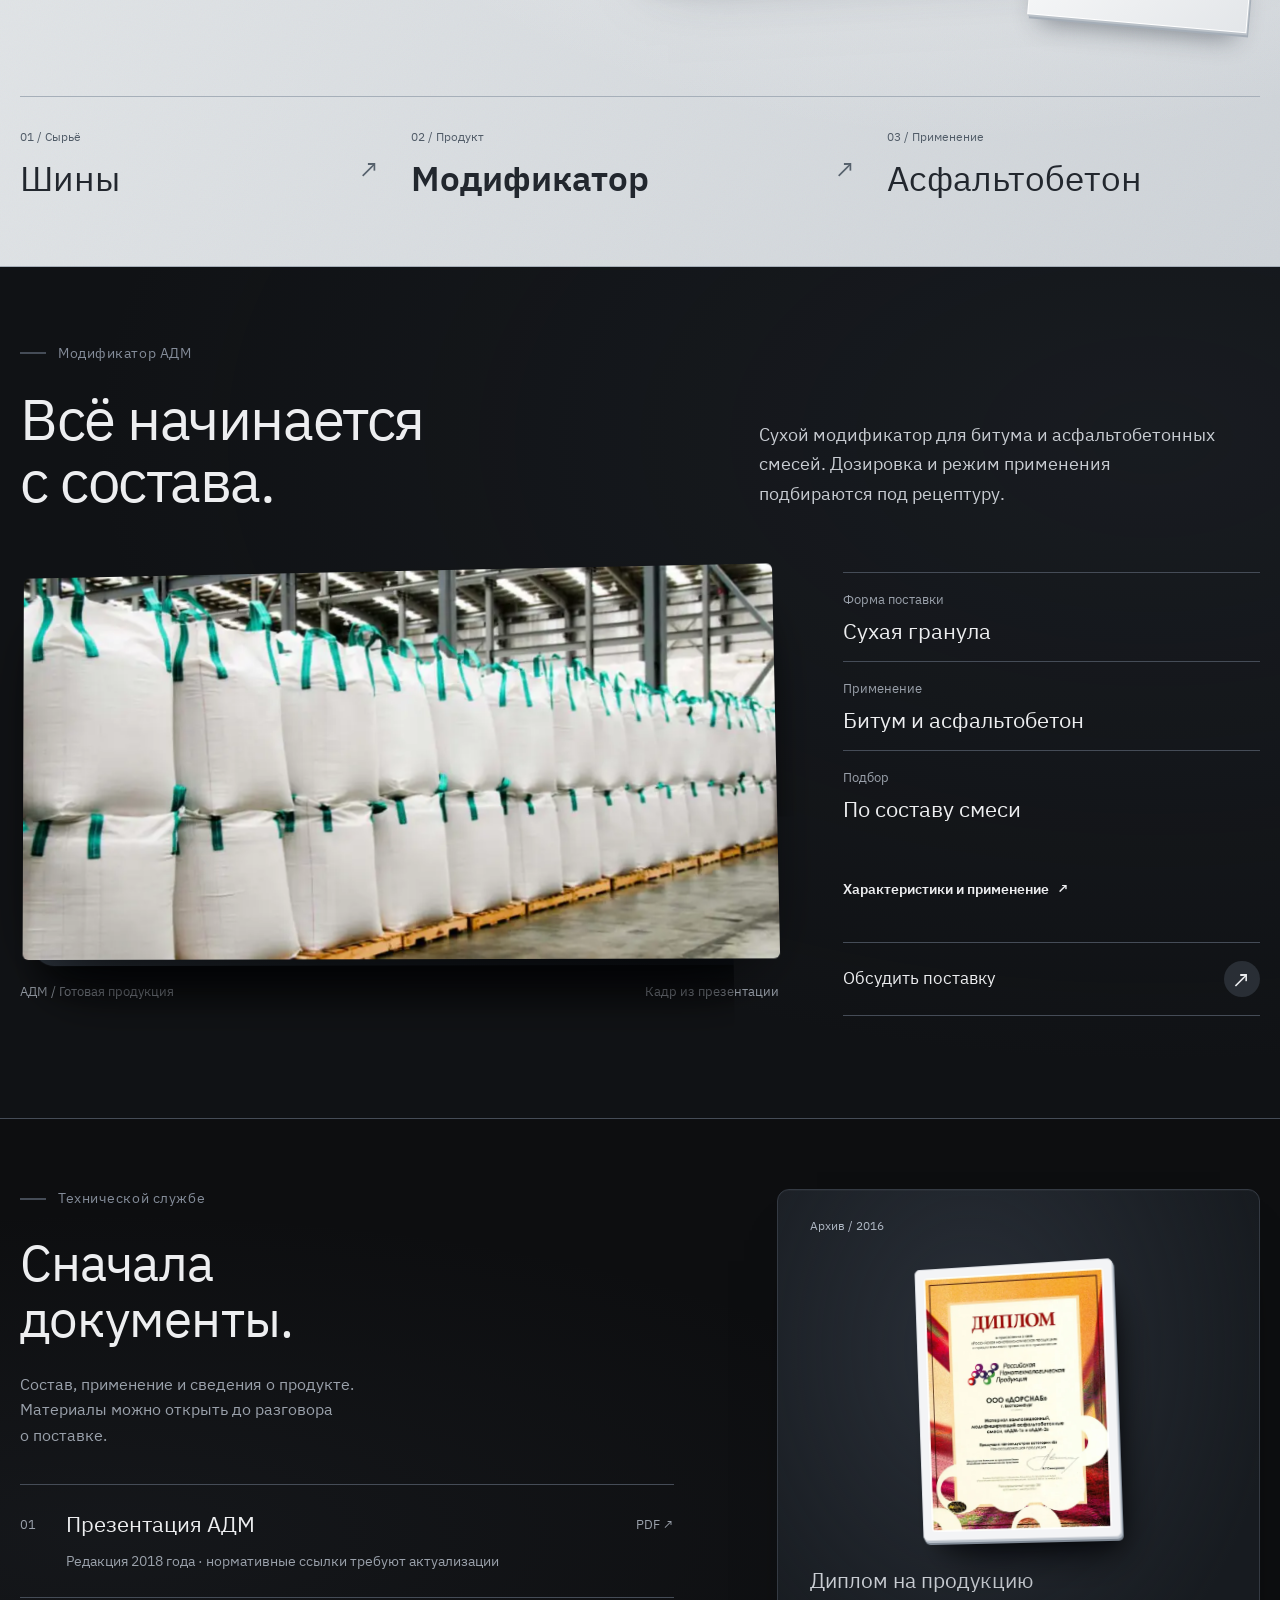
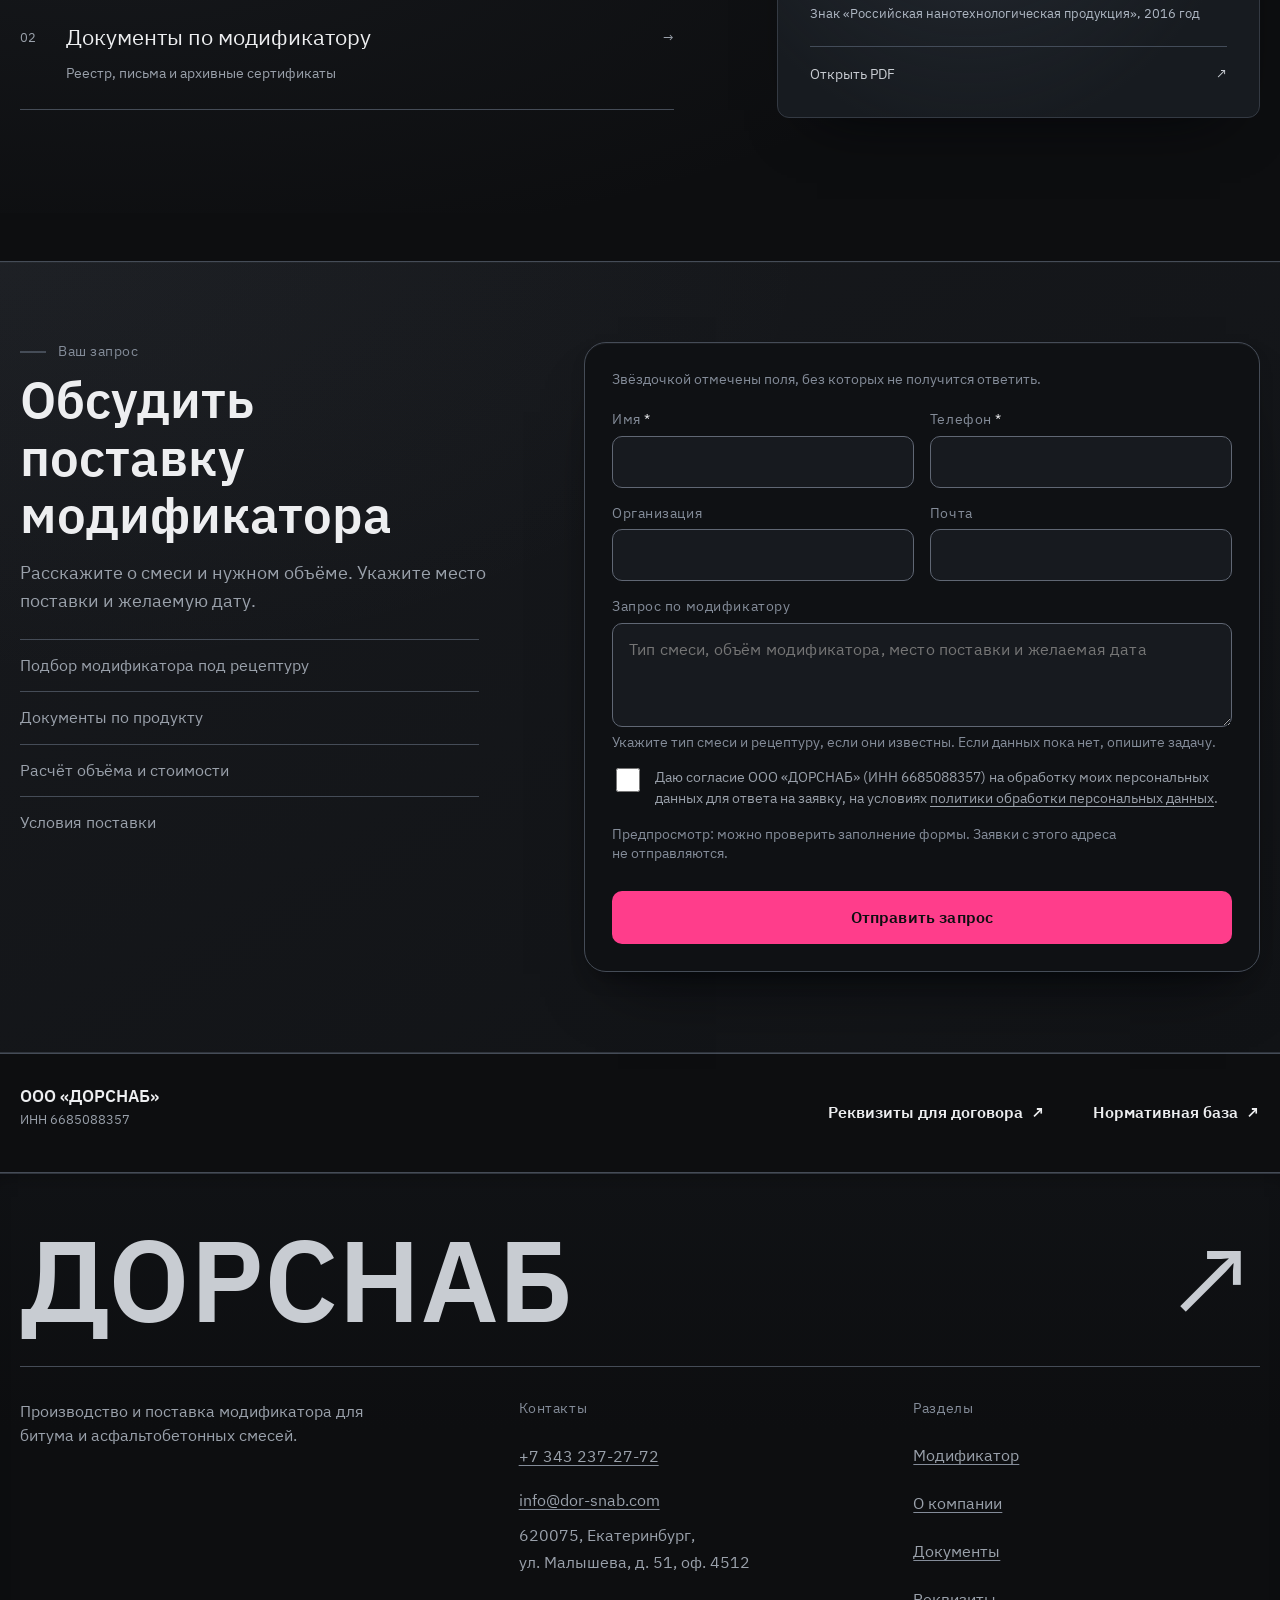
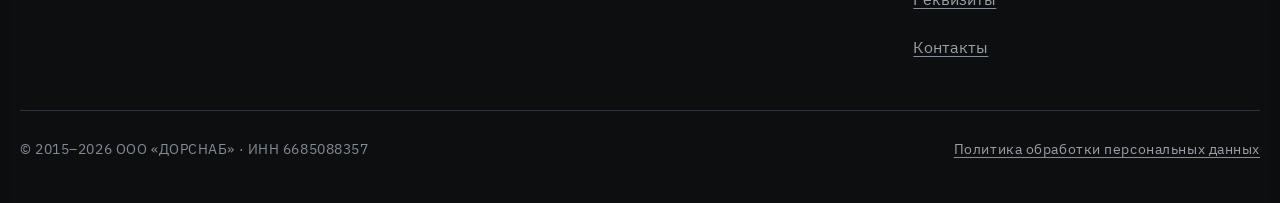
==== commit dec84db1: "Обновить композицию продукции и документов" ====
--- a/index.html
+++ b/index.html
@@ -26,7 +26,7 @@
 <link rel="stylesheet" href="assets/css/depth.css?v=20260917-modifier">
 <link rel="stylesheet" href="assets/css/relief.css?v=20260917-modifier">
 <script>document.documentElement.className+=' js';setTimeout(function(){if(!window.__dorsnabZhiv){var e=document.documentElement;e.className=e.className.replace(' js','')}},1800)</script>
-<link rel="stylesheet" href="assets/css/modifier.css?v=20260918-material"><script type="application/ld+json">{"@context":"https://schema.org","@type":"Organization","name":"ДОРСНАБ","legalName":"ООО «ДОРСНАБ»","url":"https://markmateriaai-crypto.github.io/dorsnab-preview/","description":"Производство и поставка модификатора для битума и асфальтобетонных смесей. Применение, характеристики, документы и запрос поставки.","telephone":"+7-343-237-27-72","email":"info@dor-snab.com","taxID":"6685088357","knowsAbout":["Модификатор битума","Модификатор асфальтобетонных смесей"]}</script></head>
+<link rel="stylesheet" href="assets/css/modifier.css?v=20260918-design"><script type="application/ld+json">{"@context":"https://schema.org","@type":"Organization","name":"ДОРСНАБ","legalName":"ООО «ДОРСНАБ»","url":"https://markmateriaai-crypto.github.io/dorsnab-preview/","description":"Производство и поставка модификатора для битума и асфальтобетонных смесей. Применение, характеристики, документы и запрос поставки.","telephone":"+7-343-237-27-72","email":"info@dor-snab.com","taxID":"6685088357","knowsAbout":["Модификатор битума","Модификатор асфальтобетонных смесей"]}</script></head>
 <body class="page-home">
 
 <a class="skip" href="#main">К содержимому</a>
@@ -109,44 +109,51 @@
 </section>
 
 <section class="modifier-product section" id="produkciya" aria-labelledby="product-title">
-  <div class="wrap modifier-product-grid">
-    <div class="modifier-product-copy">
-      <p class="eyebrow">Модификатор АДМ</p>
-      <h2 id="product-title">Всё начинается<br>с состава.</h2>
+  <div class="wrap">
+    <div class="home-product-heading">
+      <div><p class="eyebrow">Модификатор АДМ</p><h2 id="product-title">Всё начинается<br>с состава.</h2></div>
       <p class="modifier-product-lead">Сухой модификатор для битума и асфальтобетонных смесей. Дозировка и режим применения подбираются под рецептуру.</p>
-      <dl class="modifier-properties">
-        <div><dt>Форма поставки</dt><dd>Сухая гранула</dd></div>
-        <div><dt>Применение</dt><dd>Битум и асфальтобетон</dd></div>
-        <div><dt>Подбор</dt><dd>По составу смеси</dd></div>
-      </dl>
-      <a class="btn-line" href="produkciya.html#harakteristiki">Характеристики и применение <span aria-hidden="true">↗</span></a>
-    </div>
-    <figure class="modifier-stock relief-stage" data-relief>
-      <div class="relief-object"><picture><source srcset="assets/img/bigbag-sklad-620.webp 620w, assets/img/bigbag-sklad.webp 900w" sizes="(max-width:760px) 92vw, 45vw" type="image/webp"><img src="assets/img/bigbag-sklad.jpg" width="1199" height="616" loading="lazy" alt="Модификатор АДМ в мягких контейнерах на складе"></source></picture></div>
-      <figcaption><span>АДМ / Готовая продукция</span><span>Кадр из презентации</span></figcaption>
-      <div class="stock-note"><span>От рецептуры<br>к поставке.</span><a href="#zapros" aria-label="Обсудить поставку модификатора">↗</a></div>
-    </figure>
+    </div>
+    <div class="home-product-body">
+      <figure class="modifier-stock relief-stage" data-relief>
+        <div class="relief-object"><picture><source srcset="assets/img/bigbag-sklad-620.webp 620w, assets/img/bigbag-sklad.webp 900w" sizes="(max-width:760px) 92vw, (max-width:1440px) 58vw, 780px" type="image/webp"><img src="assets/img/bigbag-sklad.jpg" width="1199" height="616" loading="lazy" alt="Модификатор АДМ в мягких контейнерах на складе"></picture></div>
+        <figcaption><span>АДМ / Готовая продукция</span><span>Кадр из презентации</span></figcaption>
+      </figure>
+      <div class="home-product-spec">
+        <dl class="modifier-properties">
+          <div><dt>Форма поставки</dt><dd>Сухая гранула</dd></div>
+          <div><dt>Применение</dt><dd>Битум и асфальтобетон</dd></div>
+          <div><dt>Подбор</dt><dd>По составу смеси</dd></div>
+        </dl>
+        <a class="btn-line product-detail-link" href="produkciya.html#harakteristiki">Характеристики и применение <span aria-hidden="true">↗</span></a>
+        <a class="product-supply-link" href="#zapros"><span>Обсудить поставку</span><span aria-hidden="true">↗</span></a>
+      </div>
+    </div>
   </div>
 </section>
 
 <section class="modifier-documents section" id="home-documents" aria-labelledby="documents-title">
   <div class="wrap modifier-docs-grid">
-    <div class="modifier-doc-intro"><p class="eyebrow">Технической службе</p><h2 id="documents-title">Сначала <br>документы.</h2><p>Состав, применение и сведения о продукте. Материалы можно открыть до разговора о поставке.</p>
-      <a class="home-document award-scan" href="assets/docs/diplom-znak-nanoprodukcii.pdf" target="_blank" rel="noopener"><span class="award-scan-in"><img src="assets/img/diplom-nanoprodukciya.webp" width="622" height="880" loading="lazy" alt="Диплом «Российская нанотехнологическая продукция»"></span><span>Диплом на продукцию<small>2016 · Открыть PDF ↗<span class="vh"> в новой вкладке</span></small></span></a>
-    </div>
-    <div class="modifier-doc-links">
-      <a href="assets/docs/prezentaciya-adm.pdf" target="_blank" rel="noopener"><span class="doc-order">01</span><span><b>Презентация АДМ</b><small>Редакция 2018 года · нормативные ссылки требуют актуализации</small></span><span class="doc-format">PDF ↗</span><span class="vh">Откроется в новой вкладке</span></a>
-      <a href="assets/docs/diplom-znak-nanoprodukcii.pdf" target="_blank" rel="noopener"><span class="doc-order">02</span><span><b>Диплом на продукцию</b><small>Знак «Российская нанотехнологическая продукция», 2016 год</small></span><span class="doc-format">PDF ↗</span><span class="vh">Откроется в новой вкладке</span></a>
-      <a href="dokumenty.html"><span class="doc-order">03</span><span><b>Документы по модификатору</b><small>Реестр, письма и архивные сертификаты</small></span><span class="doc-format">→</span></a>
-    </div>
+    <div class="modifier-doc-intro">
+      <p class="eyebrow">Технической службе</p><h2 id="documents-title">Сначала <br>документы.</h2><p>Состав, применение и сведения о продукте. Материалы можно открыть до разговора о поставке.</p>
+      <div class="modifier-doc-links">
+        <a href="assets/docs/prezentaciya-adm.pdf" target="_blank" rel="noopener"><span class="doc-order">01</span><span><b>Презентация АДМ</b><small>Редакция 2018 года · нормативные ссылки требуют актуализации</small></span><span class="doc-format">PDF ↗</span><span class="vh">Откроется в новой вкладке</span></a>
+        <a href="dokumenty.html"><span class="doc-order">02</span><span><b>Документы по модификатору</b><small>Реестр, письма и архивные сертификаты</small></span><span class="doc-format">→</span></a>
+      </div>
+    </div>
+    <a class="home-document award-scan" href="assets/docs/diplom-znak-nanoprodukcii.pdf" target="_blank" rel="noopener">
+      <span class="document-year">Архив / 2016</span>
+      <span class="award-scan-in"><img src="assets/img/diplom-nanoprodukciya.webp" width="622" height="880" loading="lazy" alt="Диплом «Российская нанотехнологическая продукция»"></span>
+      <span class="document-caption"><b>Диплом на продукцию</b><small>Знак «Российская нанотехнологическая продукция», 2016 год</small><span class="document-open">Открыть PDF <span aria-hidden="true">↗</span><span class="vh"> в новой вкладке</span></span></span>
+    </a>
   </div>
 </section>
 <section class="section request" id="zapros">
   <div class="wrap req-grid">
     <div class="rise">
       <span class="eyebrow">Ваш запрос</span>
-      <h2 class="sec-title" style="margin-top:.6rem">Обсудить поставку модификатора</h2>
-      <p class="sec-lead" style="margin-top:1rem">Расскажите о смеси и нужном объёме. Укажите место поставки и желаемую дату.</p>
+      <h2 class="sec-title request-title">Обсудить поставку модификатора</h2>
+      <p class="sec-lead request-lead">Расскажите о смеси и нужном объёме. Укажите место поставки и желаемую дату.</p>
 
       <ul class="req-gets"><li>Подбор модификатора под рецептуру</li><li>Документы по продукту</li><li>Расчёт объёма и стоимости</li><li>Условия поставки</li></ul>
     </div>
--- a/assets/css/modifier.css
+++ b/assets/css/modifier.css
@@ -58,11 +58,8 @@
 .modifier-stock picture { display: block; overflow: hidden; border-radius: 6px; background: #24272d; box-shadow: 0 28px 70px -32px #000; }
 .modifier-stock img { width: 100%; height: auto; display: block; }
 .modifier-stock figcaption { display: flex; justify-content: space-between; flex-wrap: wrap; gap: 6px 20px; font: 13px/1.5 var(--f-text); color: var(--text-dim); margin-top: 15px; }
-.stock-note { border-top: 1px solid var(--line-strong); margin-top: 40px; padding-top: 25px; display: flex; justify-content: space-between; align-items: center; gap: 20px; }
-.stock-note > span { font: 400 clamp(28px,3vw,44px)/1.12 var(--f-text); color: var(--concrete); min-width: 0; overflow-wrap: anywhere; }
-.stock-note > a { display: grid; place-items: center; width: 58px; height: 58px; border-radius: 50%; border: 1px solid var(--line-strong); text-decoration: none; font-size: 27px; flex-shrink: 0; }
 .modifier-documents { border-top: 1px solid var(--line-strong); padding-block: 70px 95px; }
-.modifier-docs-grid { display: grid; grid-template-columns: minmax(0,.8fr) minmax(0,1.3fr); gap: 70px; }
+.modifier-docs-grid { display: grid; grid-template-columns: minmax(0,1.15fr) minmax(0,.85fr); align-items: start; gap: clamp(48px,8vw,120px); }
 .modifier-docs-grid > div:first-child > p:not(.eyebrow) { font-size: 16px; color: var(--text-dim); max-width: 23em; margin-top: 25px; }
 .modifier-doc-links > a { display: grid; grid-template-columns: 24px minmax(0,1fr) 54px; align-items: start; gap: 22px; padding: 25px 0; border-top: 1px solid var(--line-strong); text-decoration: none; }
 .doc-order, .doc-format { font-size: 13px; color: var(--text-dim); padding-top: 5px; }
@@ -80,7 +77,7 @@
 .about-detail-row a { font-size: 14px; }
 .page-product .page-head h1 { max-width: 17em; }
 .page-product .group-num { color: var(--text-dim); }
-@media (hover:hover) { .modifier-doc-links a:hover b, .tyre-scroll:hover, .stock-note a:hover { color: var(--pink-hover); } }
+@media (hover:hover) { .modifier-doc-links a:hover b, .tyre-scroll:hover { color: var(--pink-hover); } }
 @media (min-width:761px) and (max-width:1100px) { .tyre-hero h1 { font-size: 6.7vw; } .modifier-docs-grid { gap: 35px; } .about-detail-row { grid-template-columns: 24px minmax(0,1fr) minmax(0,1.4fr); } .about-detail-row a { grid-column: 3; } }
 @media (max-width:760px) {
   .tyre-hero { min-height: min(860px, calc(100svh - 72px)); padding-top: 0; }
@@ -124,7 +121,6 @@
   .route-steps h3 { flex: 2 1 8em; min-width: 0; font-size: 22px; margin: 0; }
   .modifier-product-grid, .modifier-docs-grid { grid-template-columns: minmax(0,1fr); gap: 38px; }
   .modifier-product-lead { font-size: 17px; }
-  .stock-note { margin-top: 25px; }
   .modifier-documents { padding-block: 50px 65px; }
   .modifier-docs-grid h2 br { display: none; }
   .modifier-doc-links > a { grid-template-columns: 18px minmax(0,1fr) 40px; gap: 14px; }
@@ -138,14 +134,58 @@
 
 /* Общий свет связывает витрину, поставку и документы на главной. */
 .page-home .modifier-product { background: radial-gradient(ellipse at 90% 20%, #333b473b, transparent 65%), #101215; }
-.page-home .modifier-stock { --relief-base-x: 3deg; --relief-base-y: -5deg; --relief-base-z: 1deg; padding-top: 30px; }
-.page-home .modifier-stock .relief-object { margin: 10px 10px 30px; }
+.page-home #produkciya.modifier-product { padding-top: clamp(52px,6vw,88px); }
+.page-home .modifier-stock { --relief-base-x: 2deg; --relief-base-y: -3deg; --relief-base-z: -.5deg; margin: 0; padding-top: 0; }
+.page-home .modifier-stock .relief-object { margin: 8px 12px 26px 0; }
 .page-home .modifier-documents { background: radial-gradient(ellipse at 8% 60%, #5662731c, transparent 55%); }
-.home-document { max-width: none; min-width: 0; display: flex; flex-direction: row; align-items: center; gap: 26px; margin-top: 36px; color: var(--concrete); text-decoration: none; font-size: 14px; }
-.home-document .award-scan-in { flex: 0 0 100px; display: block; }
+.home-product-heading { display: grid; grid-template-columns: minmax(0,1.15fr) minmax(0,.85fr); align-items: end; gap: 60px; margin-bottom: clamp(32px,4vw,56px); }
+.home-product-heading h2 { font: 400 clamp(34px,4.5vw,62px)/1.08 var(--f-display); letter-spacing: -.025em; margin-top: 25px; }
+.home-product-heading .modifier-product-lead { font-size: 18px; max-width: 26em; padding-bottom: 4px; }
+.home-product-body { display: grid; grid-template-columns: minmax(0,1.55fr) minmax(0,.85fr); gap: clamp(40px,5vw,76px); align-items: start; }
+.home-product-spec { min-width: 0; padding-top: 8px; }
+.home-product-spec .modifier-properties { margin: 0 0 26px; }
+.home-product-spec .modifier-properties > div { grid-template-columns: minmax(0,1fr); gap: 6px; padding-block: 17px; }
+.home-product-spec .modifier-properties dt { font-size: 13px; }
+.home-product-spec .modifier-properties dd { font-size: 22px; line-height: 1.25; }
+.home-product-spec .product-detail-link { font-size: 14px; }
+.product-supply-link { display: flex; justify-content: space-between; align-items: center; gap: 18px; min-height: 58px; padding: 18px 0; margin-top: 30px; border-top: 1px solid var(--line-strong); border-bottom: 1px solid var(--line-strong); font-size: 17px; text-decoration: none; }
+.product-supply-link > span:first-child { min-width: 0; overflow-wrap: anywhere; }
+.product-supply-link > span:last-child { flex: none; display: grid; place-items: center; width: 36px; height: 36px; border-radius: 50%; background: #292e35; font-size: 23px; transition: background .2s, color .2s; }
+.modifier-doc-intro .modifier-doc-links { margin-top: 36px; }
+.modifier-doc-links > a:last-child { border-bottom: 1px solid var(--line-strong); }
+.home-document { position: relative; max-width: none; width: 100%; min-width: 0; display: grid; justify-items: center; gap: 28px; margin: 0; padding: 26px 32px 32px; border: 1px solid #343a43; border-radius: 12px; background: radial-gradient(ellipse at 40% 30%, #333a45a3, transparent 75%), #171b20; color: var(--concrete); text-decoration: none; box-shadow: inset 0 1px 0 #ffffff08, 0 32px 60px -40px #030508; }
+.home-document .document-year { justify-self: start; font-size: 12px; color: #aeb7c3; }
+.home-document .award-scan-in { width: min(100%,200px); display: block; }
 .home-document img { display: block; width: 100%; height: auto; border-radius: 4px; }
-.home-document > span:last-child { min-width: 0; overflow-wrap: anywhere; }
-.home-document small { display: block; margin-top: 8px; color: var(--text-dim); font-size: 12px; }
-@media (hover:hover) and (pointer:fine) { .route-link:hover > span { background: var(--pink); color: #17191d; } .home-document:hover { color: var(--pink-hover); } }
-@media (max-width:760px) { .page-home .modifier-stock { padding-top: 0; } .home-document { margin-top: 28px; gap: 22px; } .home-document .award-scan-in { flex-basis: 76px; } }
-@media (prefers-reduced-motion:reduce) { .route-link > span { transition: none; } }
+.home-document .document-caption { width: 100%; min-width: 0; overflow-wrap: anywhere; }
+.home-document b { font-size: 21px; line-height: 1.3; font-weight: 400; }
+.home-document small { display: block; margin-top: 8px; color: #aeb7c3; font-size: 13px; line-height: 1.5; }
+.home-document .document-open { display: flex; justify-content: space-between; align-items: center; gap: 16px; border-top: 1px solid #434c59; padding-top: 16px; margin-top: 22px; font-size: 14px; }
+.page-home .request-title { margin-top: .6rem; max-width: 10em; }
+.page-home .request-lead { margin-top: 1rem; }
+.page-home .req-gets { gap: 0; max-width: 27em; }
+.page-home .req-gets li { padding: 14px 0; border-top: 1px solid var(--line-strong); }
+.consent > span { min-width: 0; overflow-wrap: anywhere; }
+.request .btn[type="submit"] { max-width: 100%; white-space: normal; overflow-wrap: anywhere; }
+.contact-cell a.v { font-weight: 600; }
+.doc-name > b { display: block; font-size: 20px; font-weight: 600; line-height: 1.3; }
+.doc-name > small { display: block; margin-top: 9px; max-width: 47em; font-size: 14px; line-height: 1.55; color: var(--text-dim); }
+@media (hover:hover) and (pointer:fine) { .route-link:hover > span, .product-supply-link:hover > span:last-child { background: var(--pink); color: #17191d; } .home-document:hover .document-open, .product-supply-link:hover > span:first-child { color: var(--pink-hover); } }
+@media (max-width:1000px) and (min-width:761px) { .home-product-heading, .home-product-body { gap: 32px; } .home-product-spec .modifier-properties dd { font-size: 19px; } .home-document { padding-inline: 24px; } }
+@media (max-width:760px) {
+  .home-product-heading, .home-product-body { grid-template-columns: minmax(0,1fr); gap: 28px; }
+  .home-product-heading { margin-bottom: 28px; }
+  .home-product-heading h2 { margin-top: 22px; }
+  .home-product-heading .modifier-product-lead { font-size: 17px; padding: 0; }
+  .home-product-spec { padding-top: 0; }
+  .home-product-spec .modifier-properties > div { grid-template-columns: minmax(0,.85fr) minmax(0,1.15fr); gap: 16px; align-items: baseline; }
+  .home-product-spec .modifier-properties dt { font-size: 14px; }
+  .home-product-spec .modifier-properties dd { font-size: 18px; }
+  .product-supply-link { margin-top: 24px; }
+  .modifier-doc-intro .modifier-doc-links { margin-top: 28px; }
+  .home-document { max-width: 460px; justify-self: center; gap: 24px; padding: 24px; }
+  .home-document .award-scan-in { width: min(100%,170px); }
+  .doc-name > b { font-size: 18px; }
+}
+@media (prefers-reduced-motion:reduce) { .route-link > span, .product-supply-link > span:last-child { transition: none; } }
+@media print { .home-product-heading, .home-product-body { display: block; } .home-document { box-shadow: none; background: #fff; color: #111; } }
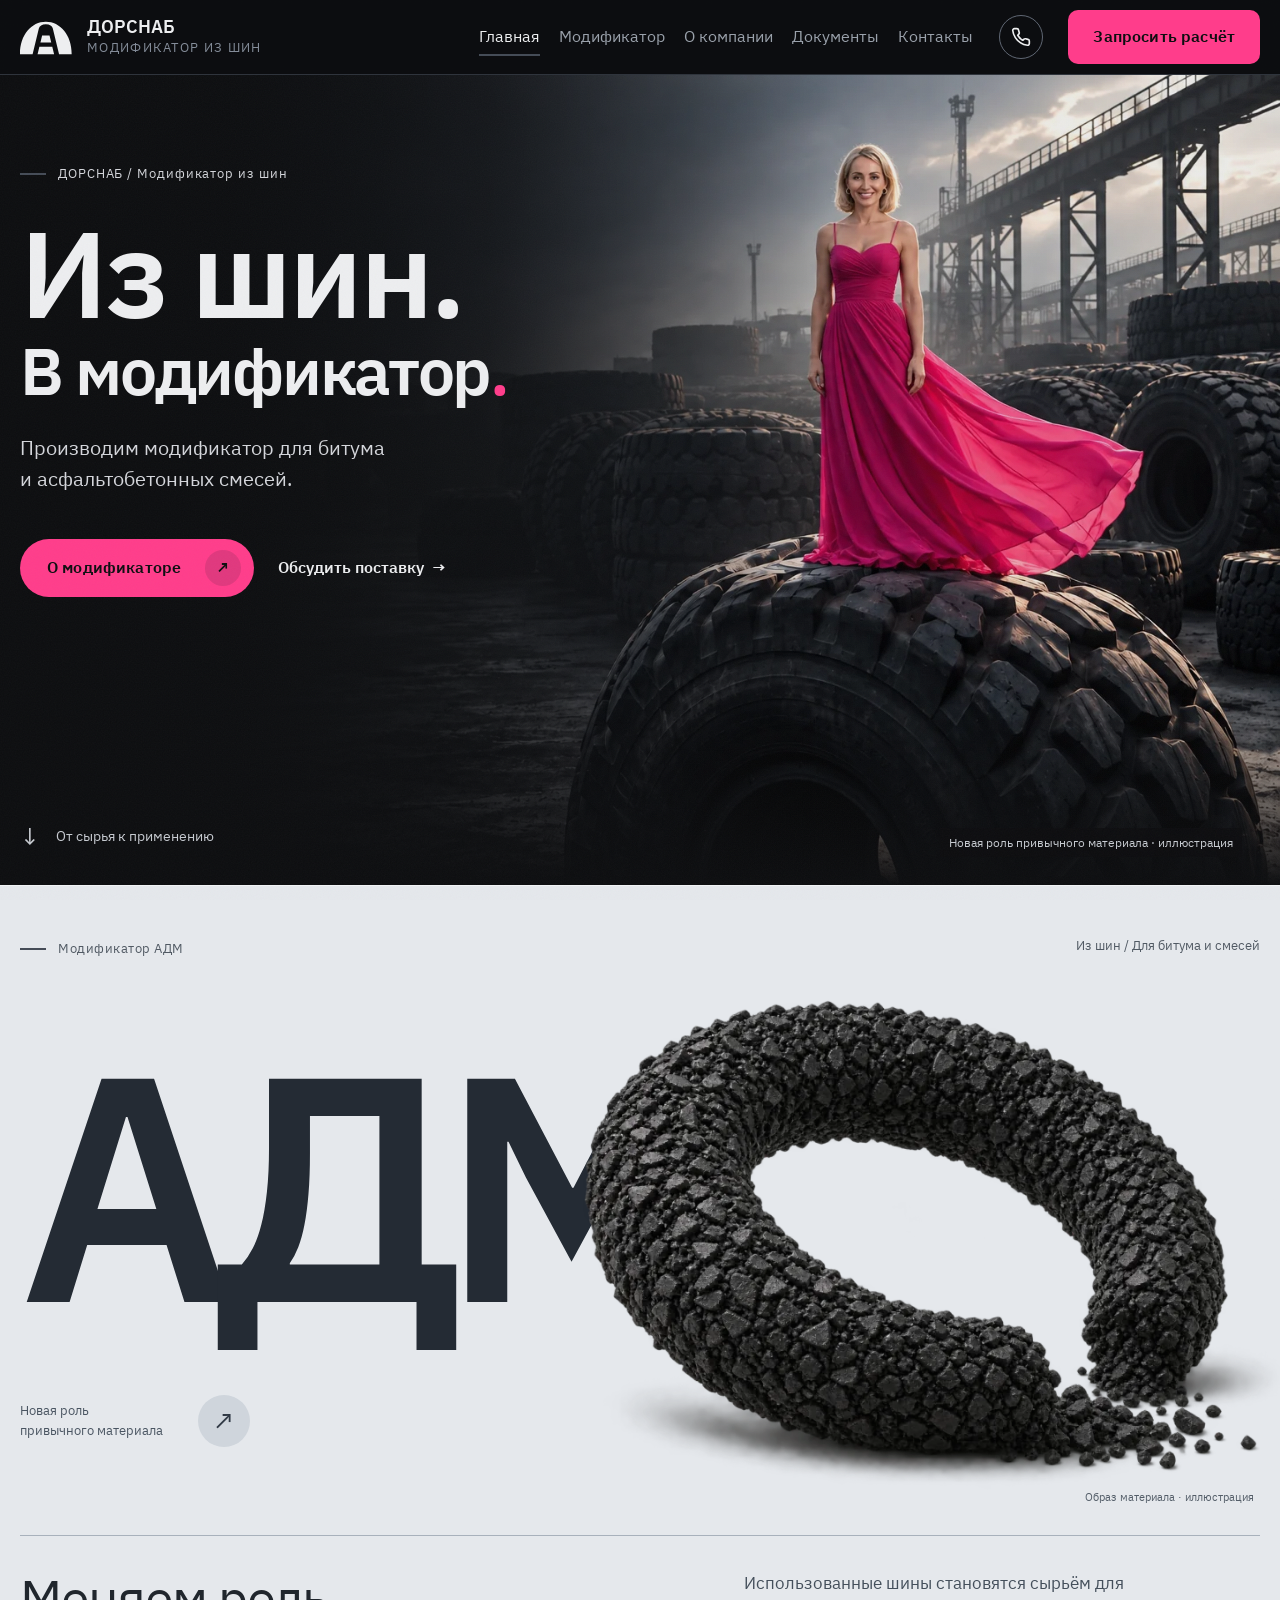
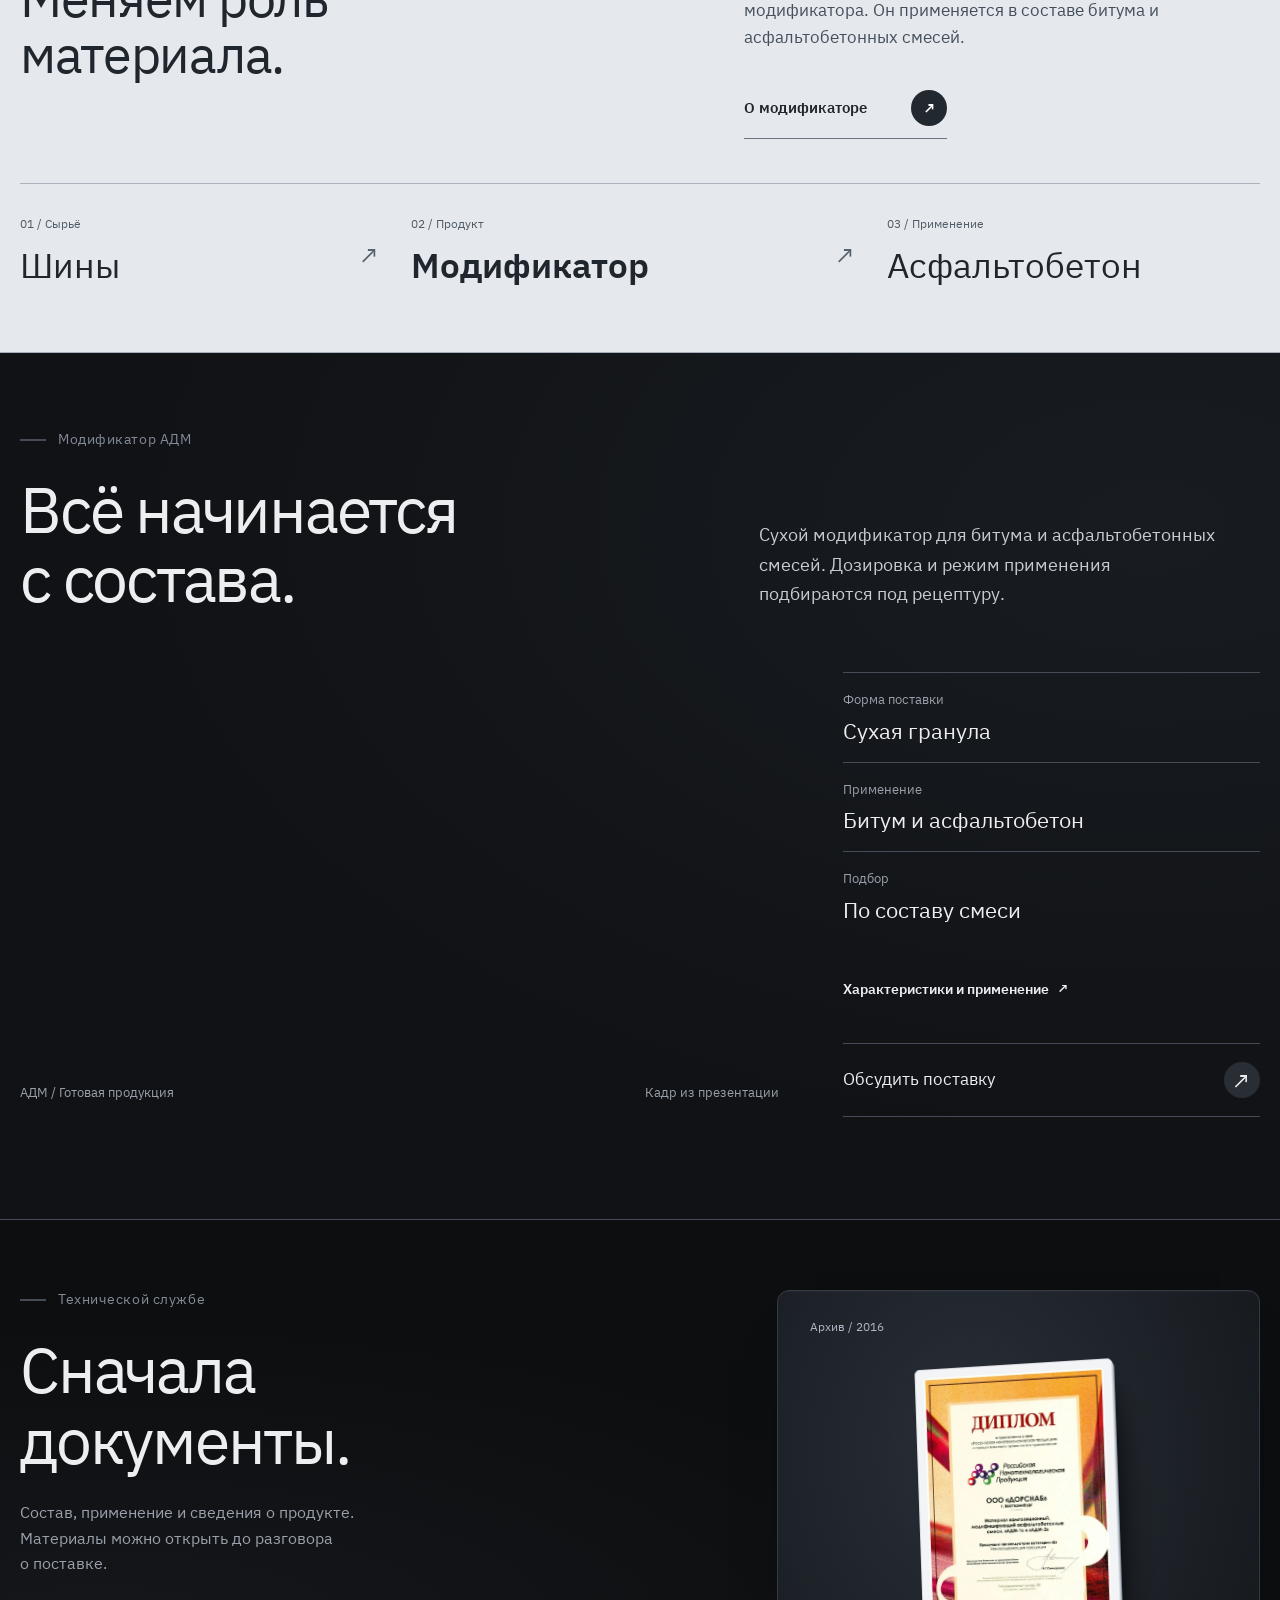
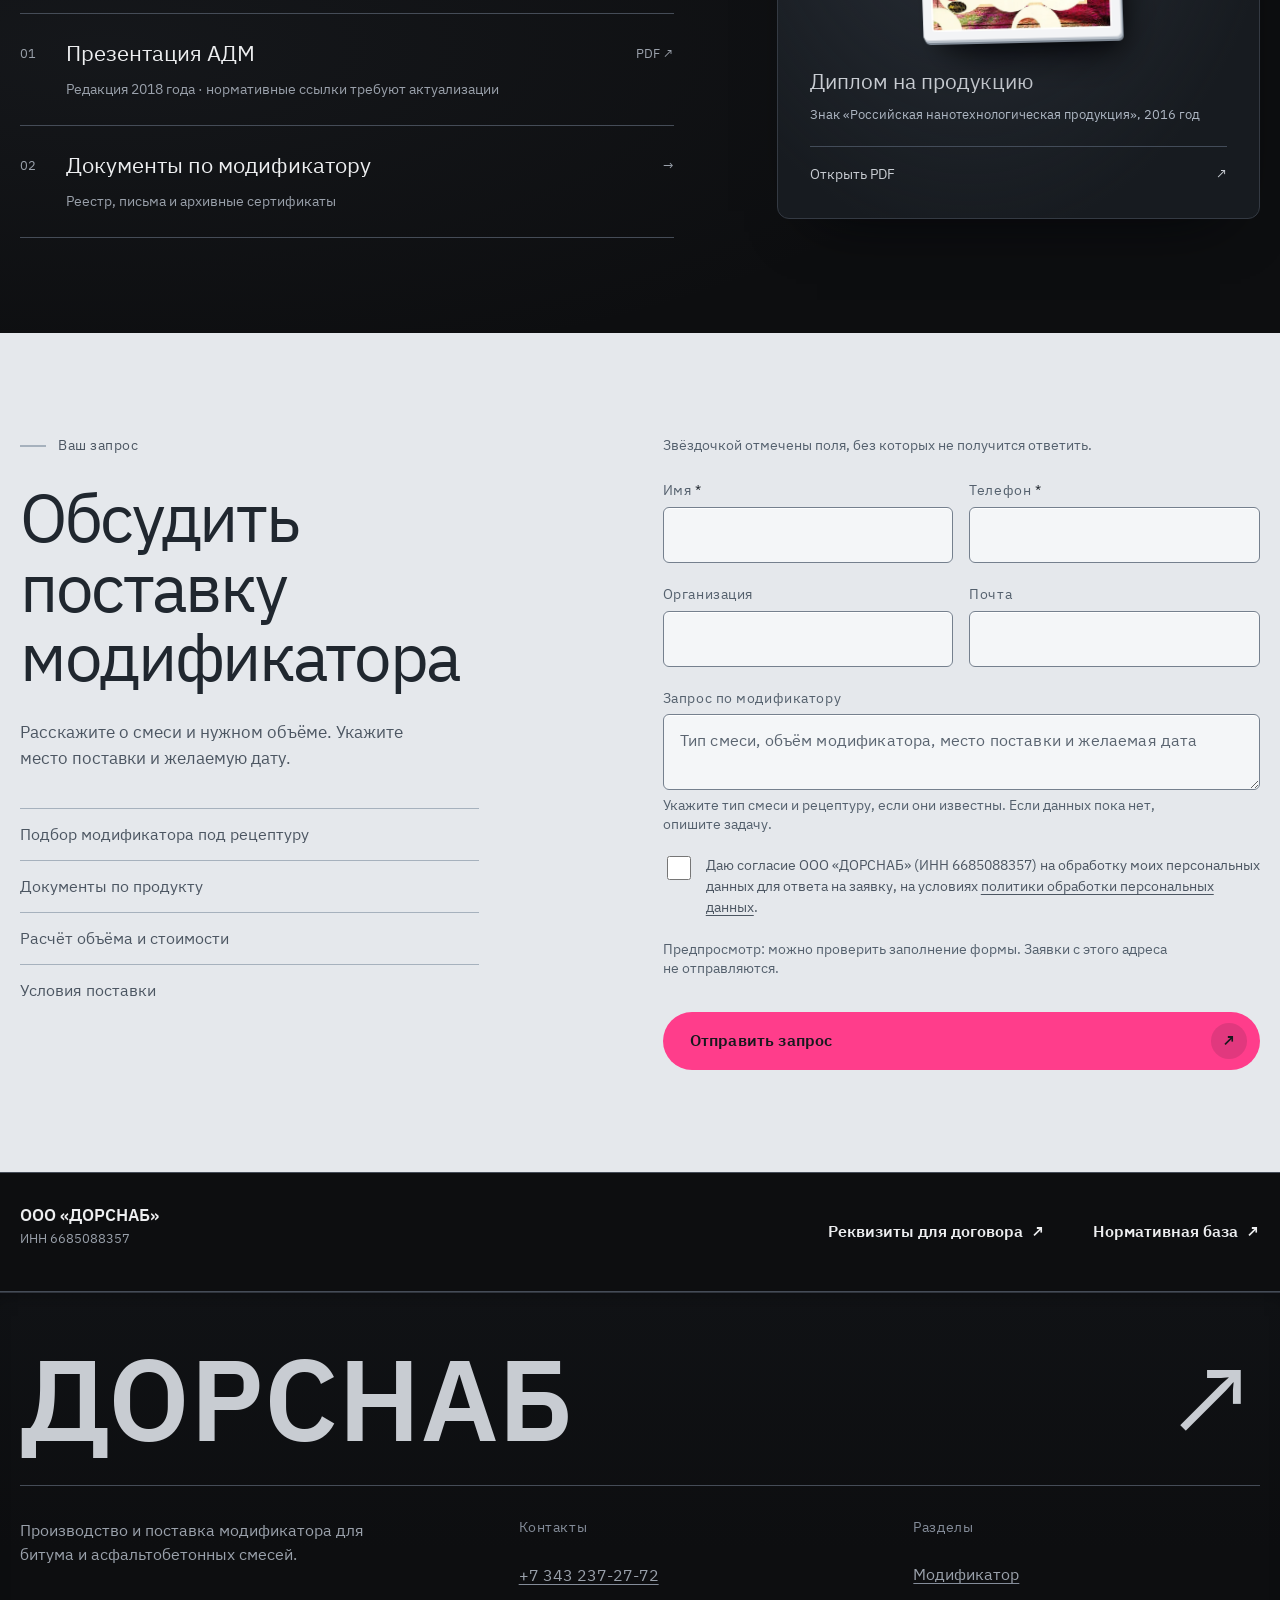
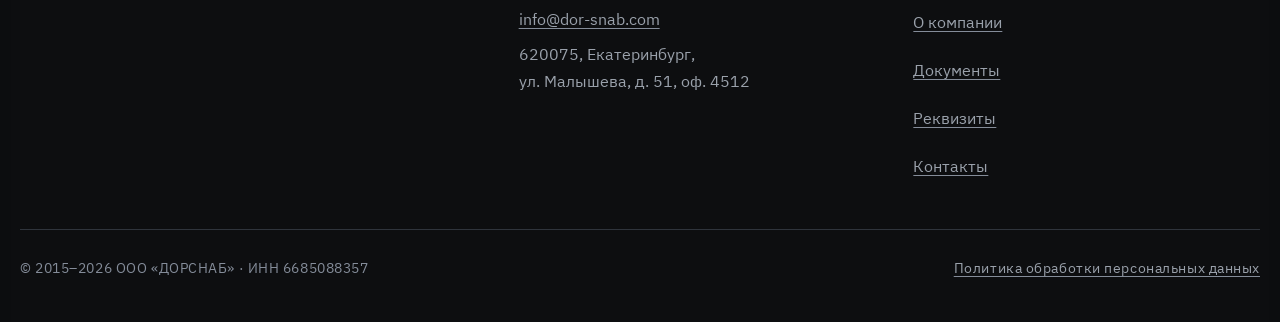
==== commit 3cb39ec9: "Обновить обложку, объёмную витрину АДМ и светлую форму" ====
--- a/index.html
+++ b/index.html
@@ -26,7 +26,8 @@
 <link rel="stylesheet" href="assets/css/depth.css?v=20260917-modifier">
 <link rel="stylesheet" href="assets/css/relief.css?v=20260917-modifier">
 <script>document.documentElement.className+=' js';setTimeout(function(){if(!window.__dorsnabZhiv){var e=document.documentElement;e.className=e.className.replace(' js','')}},1800)</script>
-<link rel="stylesheet" href="assets/css/modifier.css?v=20260918-design"><script type="application/ld+json">{"@context":"https://schema.org","@type":"Organization","name":"ДОРСНАБ","legalName":"ООО «ДОРСНАБ»","url":"https://markmateriaai-crypto.github.io/dorsnab-preview/","description":"Производство и поставка модификатора для битума и асфальтобетонных смесей. Применение, характеристики, документы и запрос поставки.","telephone":"+7-343-237-27-72","email":"info@dor-snab.com","taxID":"6685088357","knowsAbout":["Модификатор битума","Модификатор асфальтобетонных смесей"]}</script></head>
+<link rel="stylesheet" href="assets/css/modifier.css?v=20260918-design">
+<link rel="stylesheet" href="assets/css/exhibition.css?v=20260918-bold"><script type="application/ld+json">{"@context":"https://schema.org","@type":"Organization","name":"ДОРСНАБ","legalName":"ООО «ДОРСНАБ»","url":"https://markmateriaai-crypto.github.io/dorsnab-preview/","description":"Производство и поставка модификатора для битума и асфальтобетонных смесей. Применение, характеристики, документы и запрос поставки.","telephone":"+7-343-237-27-72","email":"info@dor-snab.com","taxID":"6685088357","knowsAbout":["Модификатор битума","Модификатор асфальтобетонных смесей"]}</script></head>
 <body class="page-home">
 
 <a class="skip" href="#main">К содержимому</a>
@@ -69,7 +70,7 @@
   </figure>
   <div class="wrap tyre-hero-in">
     <p class="eyebrow">ДОРСНАБ / Модификатор из шин</p>
-    <h1 id="hero-title">Из шин.<br>В модификатор<span>.</span></h1>
+    <h1 id="hero-title"><span class="hero-from">Из шин.</span><br><span class="hero-to">В модификатор<span>.</span></span></h1>
     <p class="tyre-hero-lead">Производим модификатор для битума<br class="desktop-break"> и асфальтобетонных смесей.</p>
     <div class="hero-cta">
       <a class="btn btn-pink" href="produkciya.html">О модификаторе <span aria-hidden="true">↗</span></a>
@@ -79,27 +80,21 @@
   </div>
 </section>
 
-<section class="material-route" id="material" aria-labelledby="route-title">
-  <div class="wrap route-topline">
-    <p class="eyebrow">Наш продукт</p>
-    <span>Сырьё / Материал / Применение</span>
-  </div>
-  <div class="wrap route-composition">
-    <div class="route-copy">
+<section class="material-route material-exhibition" id="material" aria-labelledby="route-title">
+  <div class="wrap">
+    <div class="exhibition-topline"><p class="eyebrow">Модификатор АДМ</p><span>Из шин / Для битума и смесей</span></div>
+    <div class="material-exhibit">
+      <span class="exhibit-type" aria-hidden="true">АДМ</span>
+      <figure class="material-sculpture">
+        <picture><source srcset="assets/img/material-sculpture-900.webp 900w, assets/img/material-sculpture-1536.webp 1536w" sizes="(max-width:760px) 100vw, 64vw" type="image/webp"><img src="assets/img/material-sculpture-1536.webp" width="1536" height="1024" loading="lazy" alt="Объёмная композиция из чёрных гранул. Художественная иллюстрация материала."></picture>
+        <figcaption>Образ материала · иллюстрация</figcaption>
+      </figure>
+      <span class="exhibit-note" aria-hidden="true">Новая роль<br>привычного материала <span>↗</span></span>
+    </div>
+    <div class="exhibition-story">
       <h2 id="route-title">Меняем роль<br>материала.</h2>
-      <p>Использованные шины становятся сырьём для модификатора. Он применяется в составе битума и асфальтобетонных смесей.</p>
-      <a class="route-link" href="produkciya.html">О модификаторе <span aria-hidden="true">↗</span></a>
-    </div>
-    <figure class="route-specimen relief-stage" data-relief>
-      <div class="relief-object specimen-object">
-        <div class="specimen-heading"><span>АДМ</span><span>Модификатор<br>из шин<small>Иллюстрация</small></span></div>
-        <img class="specimen-granules" src="assets/img/granula-adm.webp" width="560" height="235" loading="lazy" alt="Фактура чёрных гранул. Художественная иллюстрация.">
-        <div class="specimen-footer"><span>Сухая гранула</span></div>
-      </div>
-      <figcaption class="specimen-label"><span>Назначение</span><strong>Для битума<br>и смесей.</strong></figcaption>
-    </figure>
-  </div>
-  <div class="wrap">
+      <div><p>Использованные шины становятся сырьём для модификатора. Он применяется в составе битума и асфальтобетонных смесей.</p><a class="route-link" href="produkciya.html">О модификаторе <span aria-hidden="true">↗</span></a></div>
+    </div>
     <ol class="route-steps">
       <li><span class="route-index">01 / Сырьё</span><h3>Шины</h3></li>
       <li class="route-step-product"><span class="route-index">02 / Продукт</span><h3>Модификатор</h3></li>
@@ -206,7 +201,7 @@
       </div>
 
       <p class="field-hint">Предпросмотр: можно проверить заполнение формы. Заявки с этого адреса не отправляются.</p>
-<button class="btn btn-pink" id="req-send" type="submit" disabled>Отправить запрос</button>
+<button class="btn btn-pink" id="req-send" type="submit" disabled>Отправить запрос <span aria-hidden="true">↗</span></button>
       <div class="form-msg" id="form-msg" role="status" aria-live="polite"></div>
     </form>
   </div>
--- a/assets/css/exhibition.css
+++ b/assets/css/exhibition.css
@@ -0,0 +1,101 @@
+/* Главная: промышленная обложка, экспозиция материала, светлый лист запроса. */
+.tyre-hero h1 { max-width: none; line-height: .98; letter-spacing: -.045em; }
+.tyre-hero h1 > span { color: var(--text); }
+.hero-from { font-size: clamp(82px,9.5vw,142px); }
+.hero-to { font-size: clamp(44px,5.15vw,77px); letter-spacing: -.035em; }
+.hero-to > span { color: var(--pink); }
+.tyre-hero .eyebrow { margin-bottom: 30px; }
+.tyre-hero-lead { margin-top: 30px; }
+.tyre-hero .btn, .page-home #req-send { border-radius: 100px; gap: 24px; padding: 10px 12px 10px 26px; min-height: 58px; }
+.tyre-hero .btn > span, .page-home #req-send > span { display: grid; place-items: center; flex: 0 0 36px; width: 36px; height: 36px; margin: 0; border-radius: 50%; background: #161b2420; transition: transform .4s cubic-bezier(.2,.7,.2,1); }
+.tyre-hero .btn:active, .page-home #req-send:active { transform: translateY(1px); }
+
+.material-exhibition { padding-block: clamp(32px,4vw,60px) clamp(38px,5vw,72px); background: #e5e8ec; color: #20262d; overflow: clip; }
+.material-exhibition::before { display: none; }
+.exhibition-topline { display: flex; align-items: baseline; justify-content: space-between; gap: 24px; color: #505963; }
+.exhibition-topline .eyebrow { font-size: 13px; color: inherit; }
+.exhibition-topline > span { font-size: 13px; }
+.material-exhibit { position: relative; isolation: isolate; display: grid; grid-template-columns: minmax(0,1fr); margin-block: 36px 28px; }
+.exhibit-type { grid-area: 1 / 1; min-width: 0; overflow: clip; display: block; padding-top: 32px; font: 600 clamp(160px,25vw,360px)/.9 var(--f-display); letter-spacing: -.075em; color: #242b34; user-select: none; }
+.material-sculpture { grid-area: 1 / 1; justify-self: end; position: relative; z-index: 1; min-width: 0; width: 64%; right: -4%; margin: -28px 0 0; }
+.material-sculpture picture, .material-sculpture img { display: block; width: 100%; height: auto; }
+.material-sculpture figcaption { margin-top: -18px; margin-right: 7%; text-align: right; color: #535d68; font-size: 11px; }
+.exhibit-note { grid-area: 1 / 1; align-self: end; margin-bottom: 60px; display: flex; align-items: center; gap: 35px; margin-top: 30px; font-size: 13px; line-height: 1.5; color: #4a5562; }
+.exhibit-note > span { display: grid; place-items: center; width: 52px; height: 52px; border-radius: 50%; background: #cfd5dc; color: #303945; font-size: 27px; }
+.exhibition-story { display: grid; grid-template-columns: minmax(0,1fr) minmax(0,.8fr); gap: 80px; align-items: start; border-top: 1px solid #a8b1bc; padding-block: 34px 44px; }
+.exhibition-story h2 { font: 400 clamp(38px,4.1vw,60px)/1.06 var(--f-display); letter-spacing: -.025em; }
+.exhibition-story > div { min-width: 0; }
+.exhibition-story p { max-width: 28em; color: #444f5b; font-size: 17px; line-height: 1.6; }
+.exhibition-story .route-link { margin-top: 14px; }
+.material-exhibition .route-steps { border-color: #a8b1bc; }
+.home-product-heading h2 { font-size: clamp(38px,5vw,74px); letter-spacing: -.035em; }
+.modifier-documents h2 { font-size: clamp(38px,5vw,74px); letter-spacing: -.035em; }
+
+.page-home #zapros.request {
+  --text: #20272f; --text-dim: #4c5662; --text-quiet: #54606d; --concrete: #28313b;
+  --line: #b9c2cc; --line-strong: #a6b1bd; --line-input: #a6b1bd;
+  --pink-deep: #992952; --pink-hover: #9c2353; --pink-glow: #9c23530a;
+  color: var(--text); background: #e5e8ec; border: 0; border-radius: 0; margin-top: 0;
+  padding-block: clamp(60px,8vw,112px); box-shadow: none;
+}
+.page-home #zapros .req-grid { grid-template-columns: minmax(0,.95fr) minmax(0,1.05fr); gap: clamp(44px,8vw,120px); }
+.page-home #zapros .request-title { font: 400 clamp(40px,5.2vw,76px)/1.04 var(--f-display); letter-spacing: -.035em; max-width: 9em; margin-top: 28px; }
+.page-home #zapros .request-lead { max-width: 24em; font-size: 17px; margin-top: 28px; }
+.page-home #zapros .eyebrow { color: #4c5662; }
+.page-home #zapros form { align-self: start; padding: 0; border: 0; border-radius: 0; box-shadow: none; background: none; gap: 22px; }
+.page-home #zapros .field input, .page-home #zapros .field textarea { background: #f4f6f8; color: #20272f; border-color: #75808e; border-radius: 6px; box-shadow: inset 0 1px 0 #fff; min-height: 56px; }
+.page-home #zapros .field input::placeholder, .page-home #zapros .field textarea::placeholder { color: #5b6571; opacity: 1; }
+.page-home #zapros .field input:focus, .page-home #zapros .field textarea:focus { background: #fff; border-color: #9c2353; }
+.page-home #zapros .field input[aria-invalid='true'], .page-home #zapros .field textarea[aria-invalid='true'] { border-color: #992952; }
+.page-home #zapros .field-err { color: #992952; }
+.page-home #zapros .form-err, .page-home #zapros .form-msg { background: #f4f6f8; color: #20272f; }
+.page-home #zapros .form-err { border-color: #992952; }
+.page-home #zapros .form-err li::marker { color: #992952; }
+.page-home #zapros .consent input { accent-color: #9c2353; }
+.page-home #req-send { display: flex; justify-content: space-between; width: 100%; color: #17191d; font-size: 16px; }
+.page-home #req-send:hover { background: #ee619c; }
+.page-home #zapros .req-gets { margin-top: 36px; }
+.page-home #zapros .req-gets li { color: #4c5662; }
+
+@media (hover:hover) and (pointer:fine) {
+  .tyre-hero .btn:hover > span, .page-home #req-send:hover > span { transform: translate(2px,-2px); }
+}
+@media (max-width:1100px) and (min-width:761px) {
+  .tyre-hero h1 { font-size: inherit; }
+  .hero-from { font-size: 10vw; }
+  .hero-to { font-size: 5.7vw; }
+  .exhibition-story { gap: 40px; }
+  .page-home #zapros .req-grid { gap: 40px; }
+}
+@media (max-width:760px) {
+  .tyre-hero h1 { max-width: 100%; line-height: 1; }
+  .hero-from { font-size: clamp(56px,16vw,100px); }
+  .hero-to { font-size: clamp(32px,9.2vw,66px); letter-spacing: -.035em; }
+  .tyre-hero .eyebrow { margin-bottom: clamp(255px,66vw,440px); }
+  .tyre-hero-lead { margin-top: 20px; }
+  .tyre-hero .hero-cta .btn { padding: 10px 12px 10px 24px; }
+  .exhibition-topline { gap: 12px; }
+  .exhibition-topline > span { max-width: 10em; text-align: right; font-size: 11px; }
+  .exhibition-topline .eyebrow { font-size: 11px; }
+  .material-exhibit { min-height: 0; margin-top: 32px; display: grid; }
+  .exhibit-type { grid-area: auto; font-size: clamp(120px,36vw,250px); padding: 0; line-height: .86; }
+  .material-sculpture { grid-area: auto; justify-self: auto; position: relative; width: 112%; right: auto; top: auto; margin: -8% -8% 0 -4%; }
+  .material-sculpture figcaption { margin: -12px 7% 0 0; font-size: 10px; }
+  .exhibit-note { display: none; }
+  .exhibition-story { grid-template-columns: minmax(0,1fr); gap: 22px; margin-top: 28px; padding-block: 28px 34px; }
+  .exhibition-story h2 { font-size: clamp(36px,8.8vw,54px); }
+  .exhibition-story p { font-size: 16px; }
+  .exhibition-story .route-link { margin-top: 14px; }
+  .page-home #zapros .req-grid { grid-template-columns: minmax(0,1fr); gap: 34px; }
+  .page-home #zapros .request-title { font-size: clamp(38px,10.5vw,66px); max-width: 10em; margin-top: 24px; }
+  .page-home #zapros .request-lead { margin-top: 20px; font-size: 16px; }
+  .page-home #zapros form { gap: 20px; }
+  .page-home #zapros .field input, .page-home #zapros .field textarea { min-height: 52px; }
+}
+@media (prefers-reduced-motion:reduce) {
+  .tyre-hero .btn > span, .page-home #req-send > span { transition: none; }
+}
+@media print {
+  .material-exhibit { display: none; }
+  .page-home #zapros.request { background: #fff; }
+}
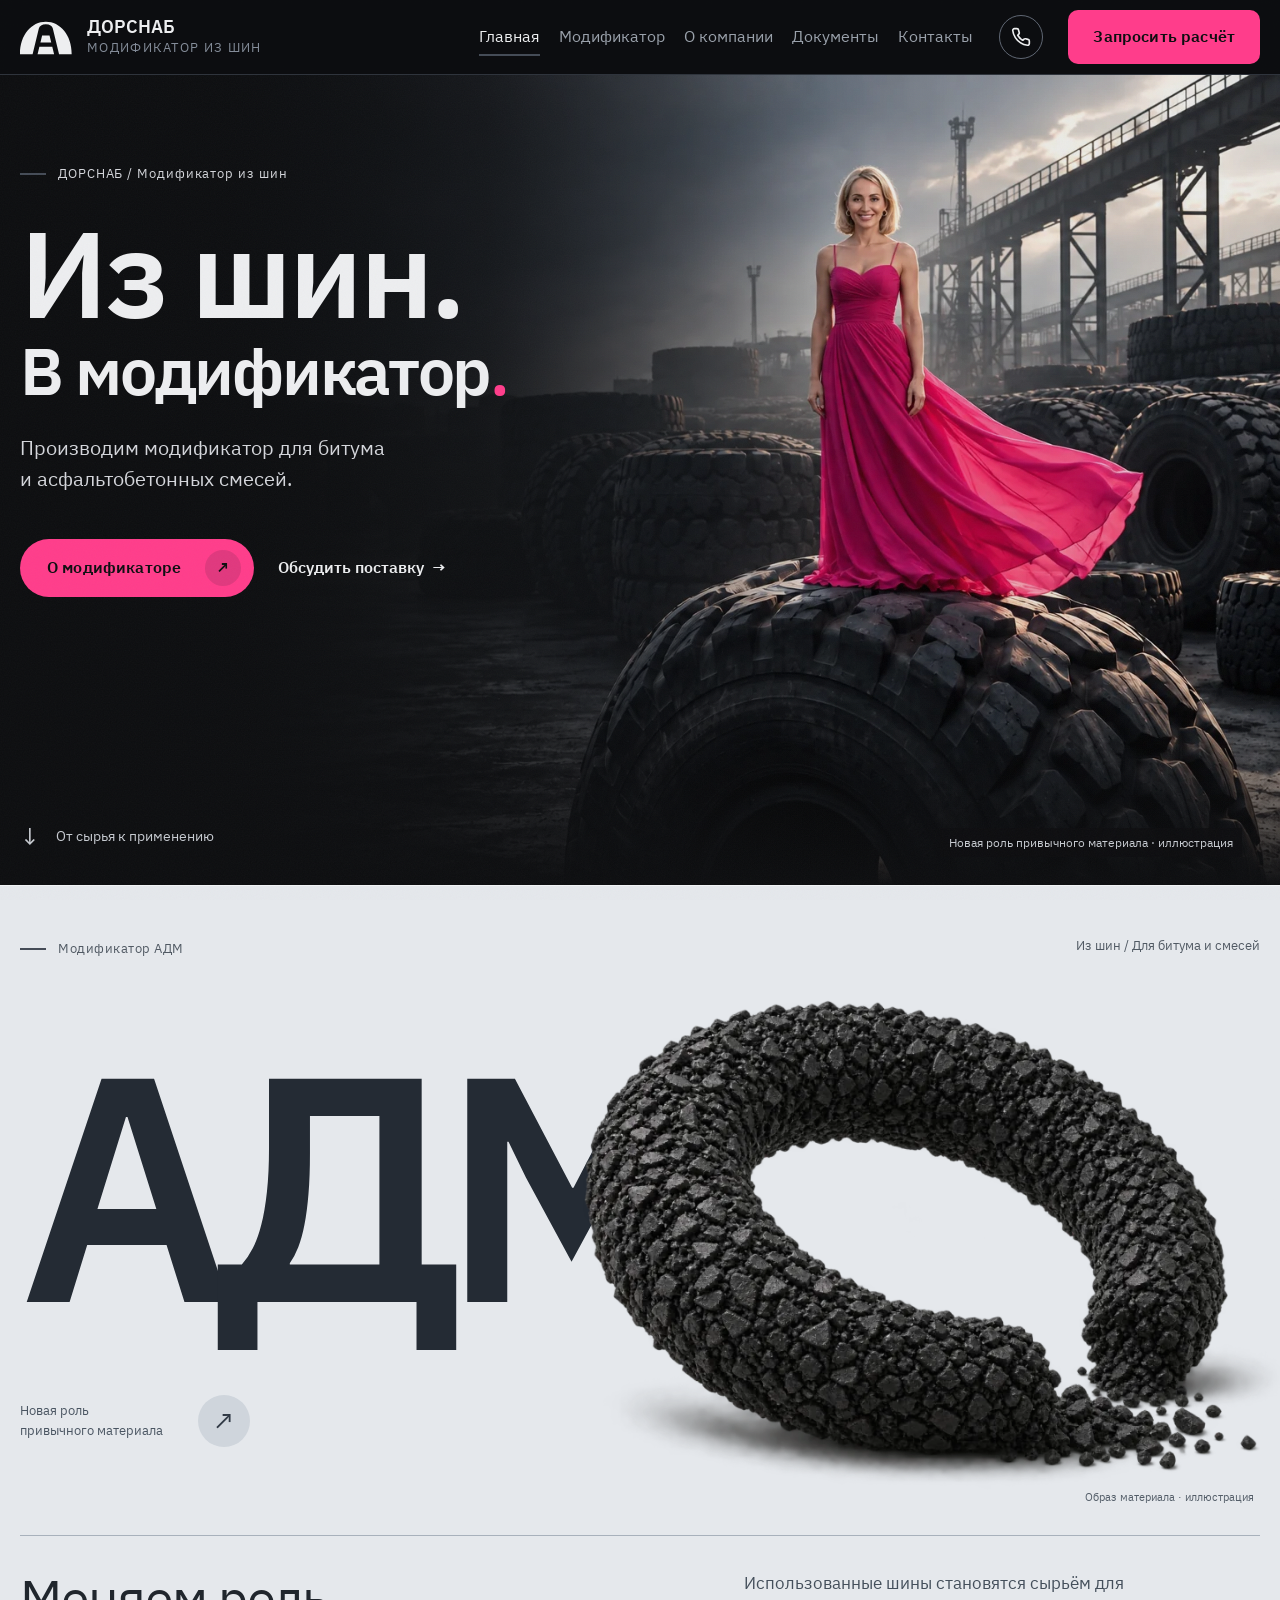
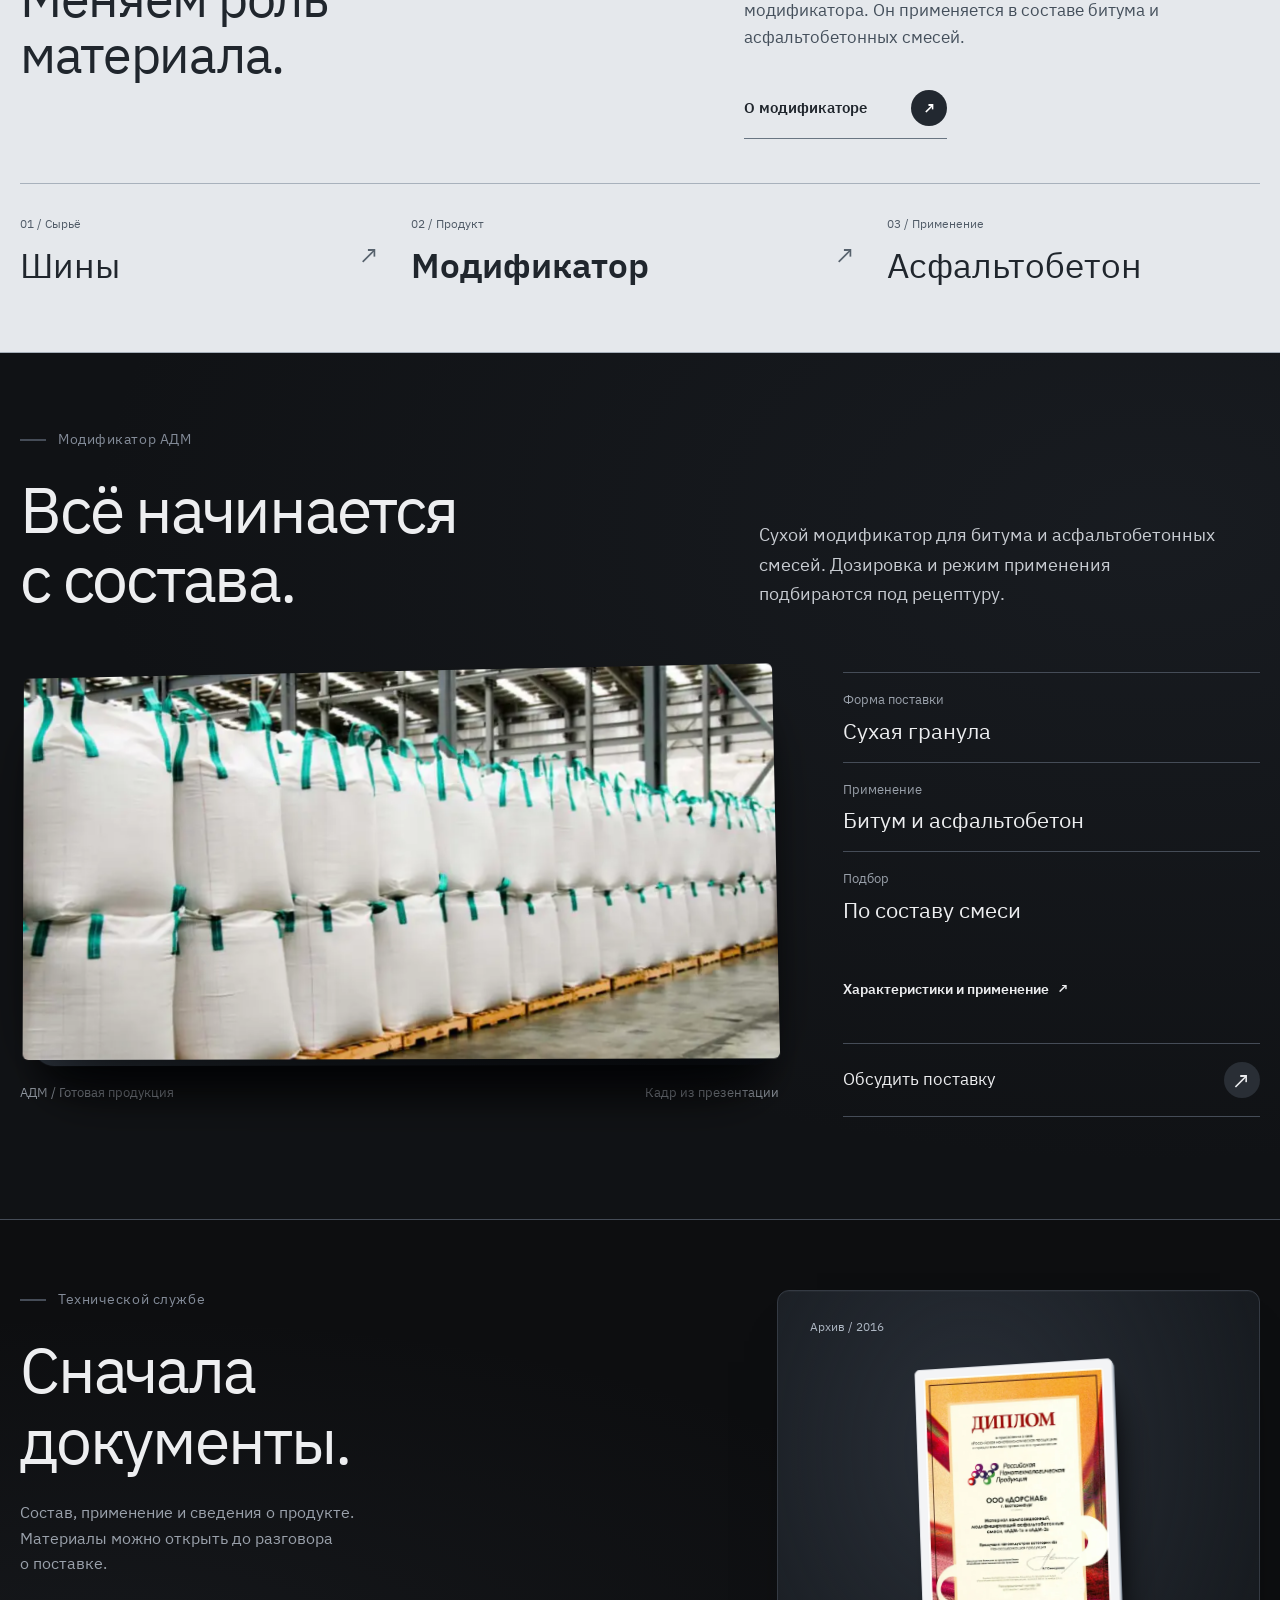
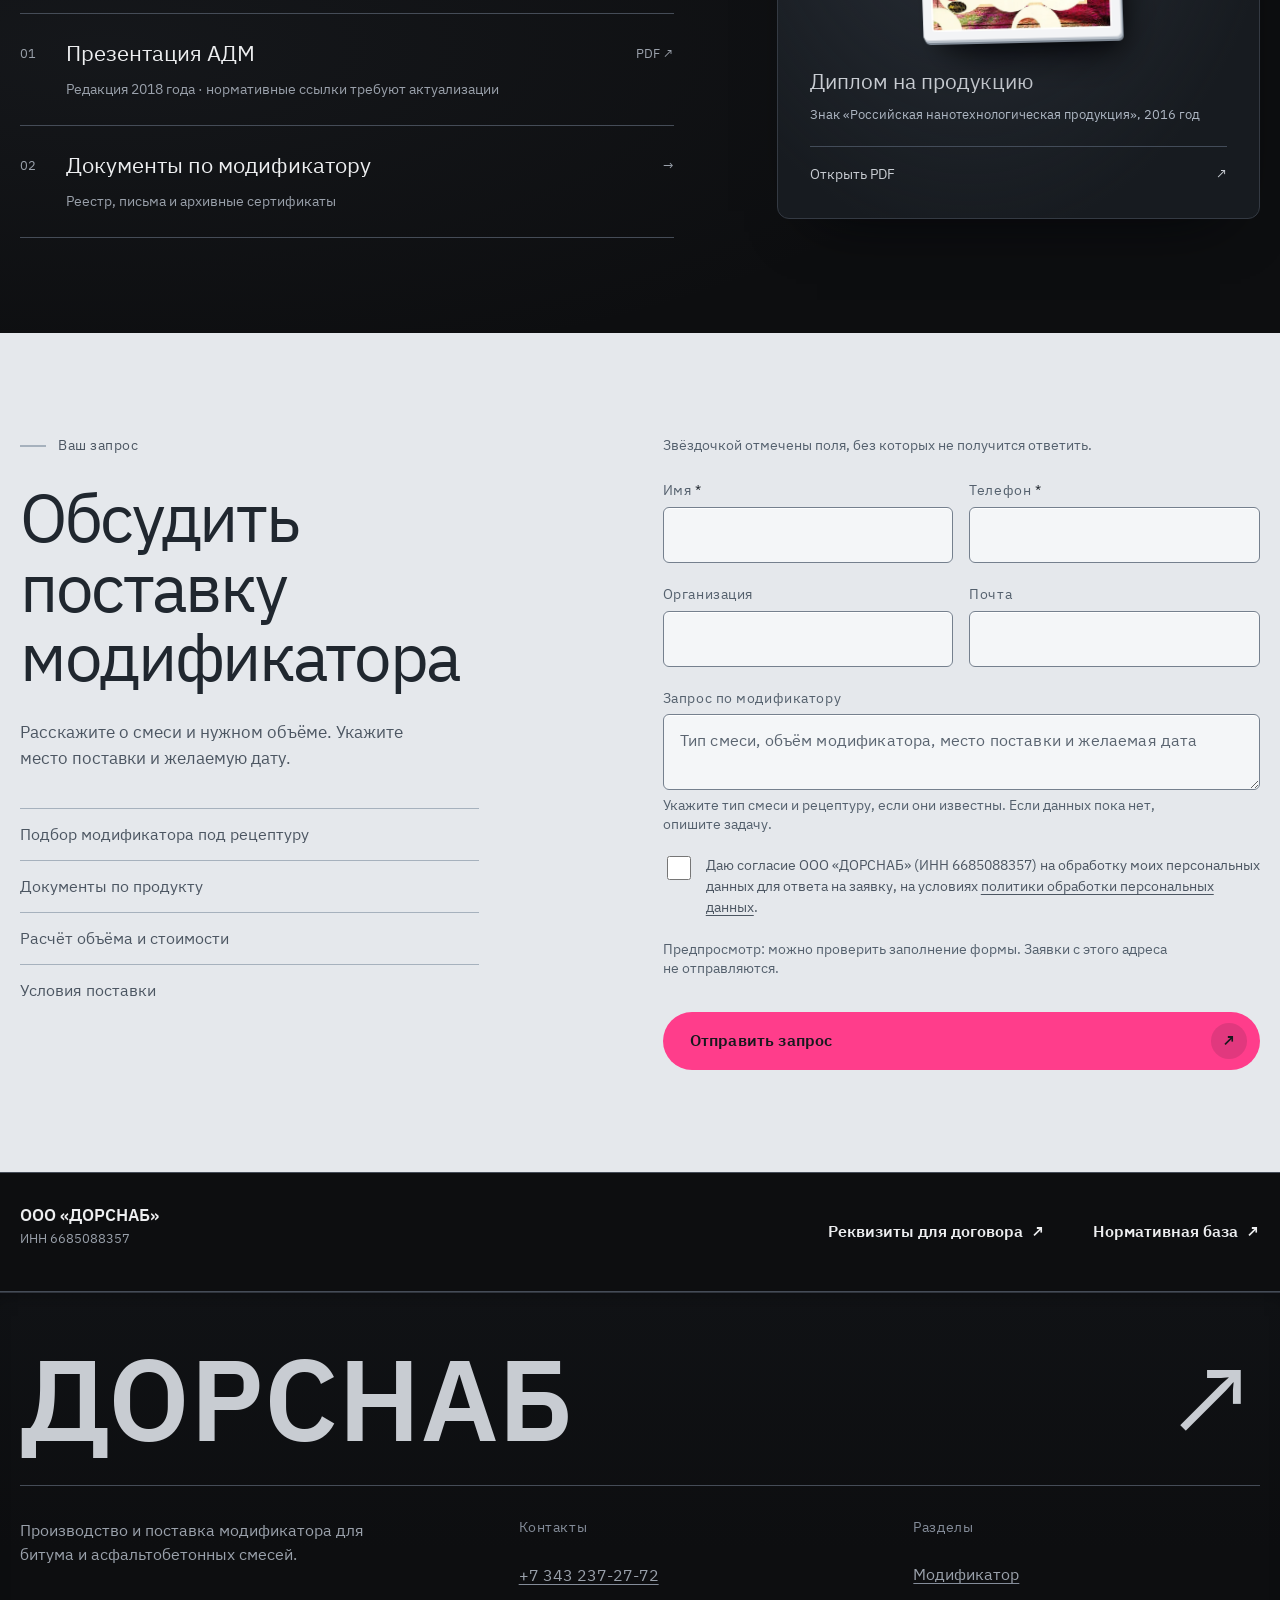
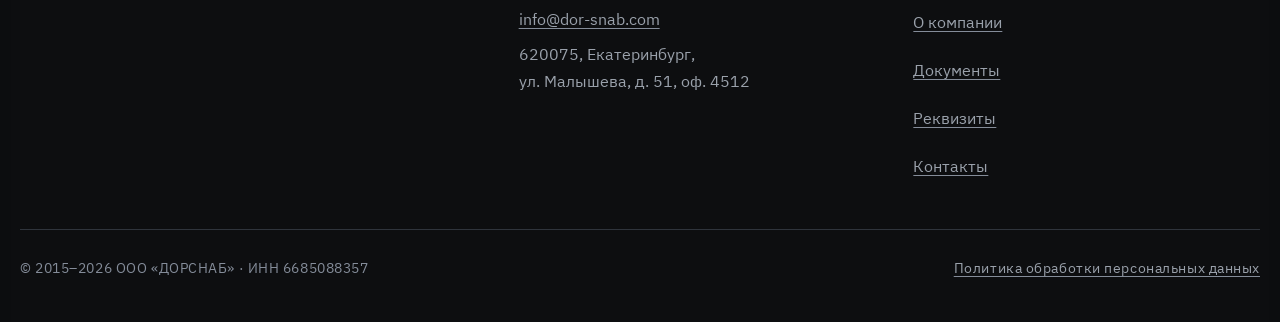
==== commit ff808d46: "Исправить обрезку портрета Юлии на компьютере" ====
--- a/index.html
+++ b/index.html
@@ -27,7 +27,7 @@
 <link rel="stylesheet" href="assets/css/relief.css?v=20260917-modifier">
 <script>document.documentElement.className+=' js';setTimeout(function(){if(!window.__dorsnabZhiv){var e=document.documentElement;e.className=e.className.replace(' js','')}},1800)</script>
 <link rel="stylesheet" href="assets/css/modifier.css?v=20260918-design">
-<link rel="stylesheet" href="assets/css/exhibition.css?v=20260918-bold"><script type="application/ld+json">{"@context":"https://schema.org","@type":"Organization","name":"ДОРСНАБ","legalName":"ООО «ДОРСНАБ»","url":"https://markmateriaai-crypto.github.io/dorsnab-preview/","description":"Производство и поставка модификатора для битума и асфальтобетонных смесей. Применение, характеристики, документы и запрос поставки.","telephone":"+7-343-237-27-72","email":"info@dor-snab.com","taxID":"6685088357","knowsAbout":["Модификатор битума","Модификатор асфальтобетонных смесей"]}</script></head>
+<link rel="stylesheet" href="assets/css/exhibition.css?v=20260918-portrait-top"><script type="application/ld+json">{"@context":"https://schema.org","@type":"Organization","name":"ДОРСНАБ","legalName":"ООО «ДОРСНАБ»","url":"https://markmateriaai-crypto.github.io/dorsnab-preview/","description":"Производство и поставка модификатора для битума и асфальтобетонных смесей. Применение, характеристики, документы и запрос поставки.","telephone":"+7-343-237-27-72","email":"info@dor-snab.com","taxID":"6685088357","knowsAbout":["Модификатор битума","Модификатор асфальтобетонных смесей"]}</script></head>
 <body class="page-home">
 
 <a class="skip" href="#main">К содержимому</a>
--- a/assets/css/exhibition.css
+++ b/assets/css/exhibition.css
@@ -1,4 +1,7 @@
 /* Главная: промышленная обложка, экспозиция материала, светлый лист запроса. */
+@media (min-width:761px) {
+  .tyre-hero-image img { object-position: 70% 0; }
+}
 .tyre-hero h1 { max-width: none; line-height: .98; letter-spacing: -.045em; }
 .tyre-hero h1 > span { color: var(--text); }
 .hero-from { font-size: clamp(82px,9.5vw,142px); }
